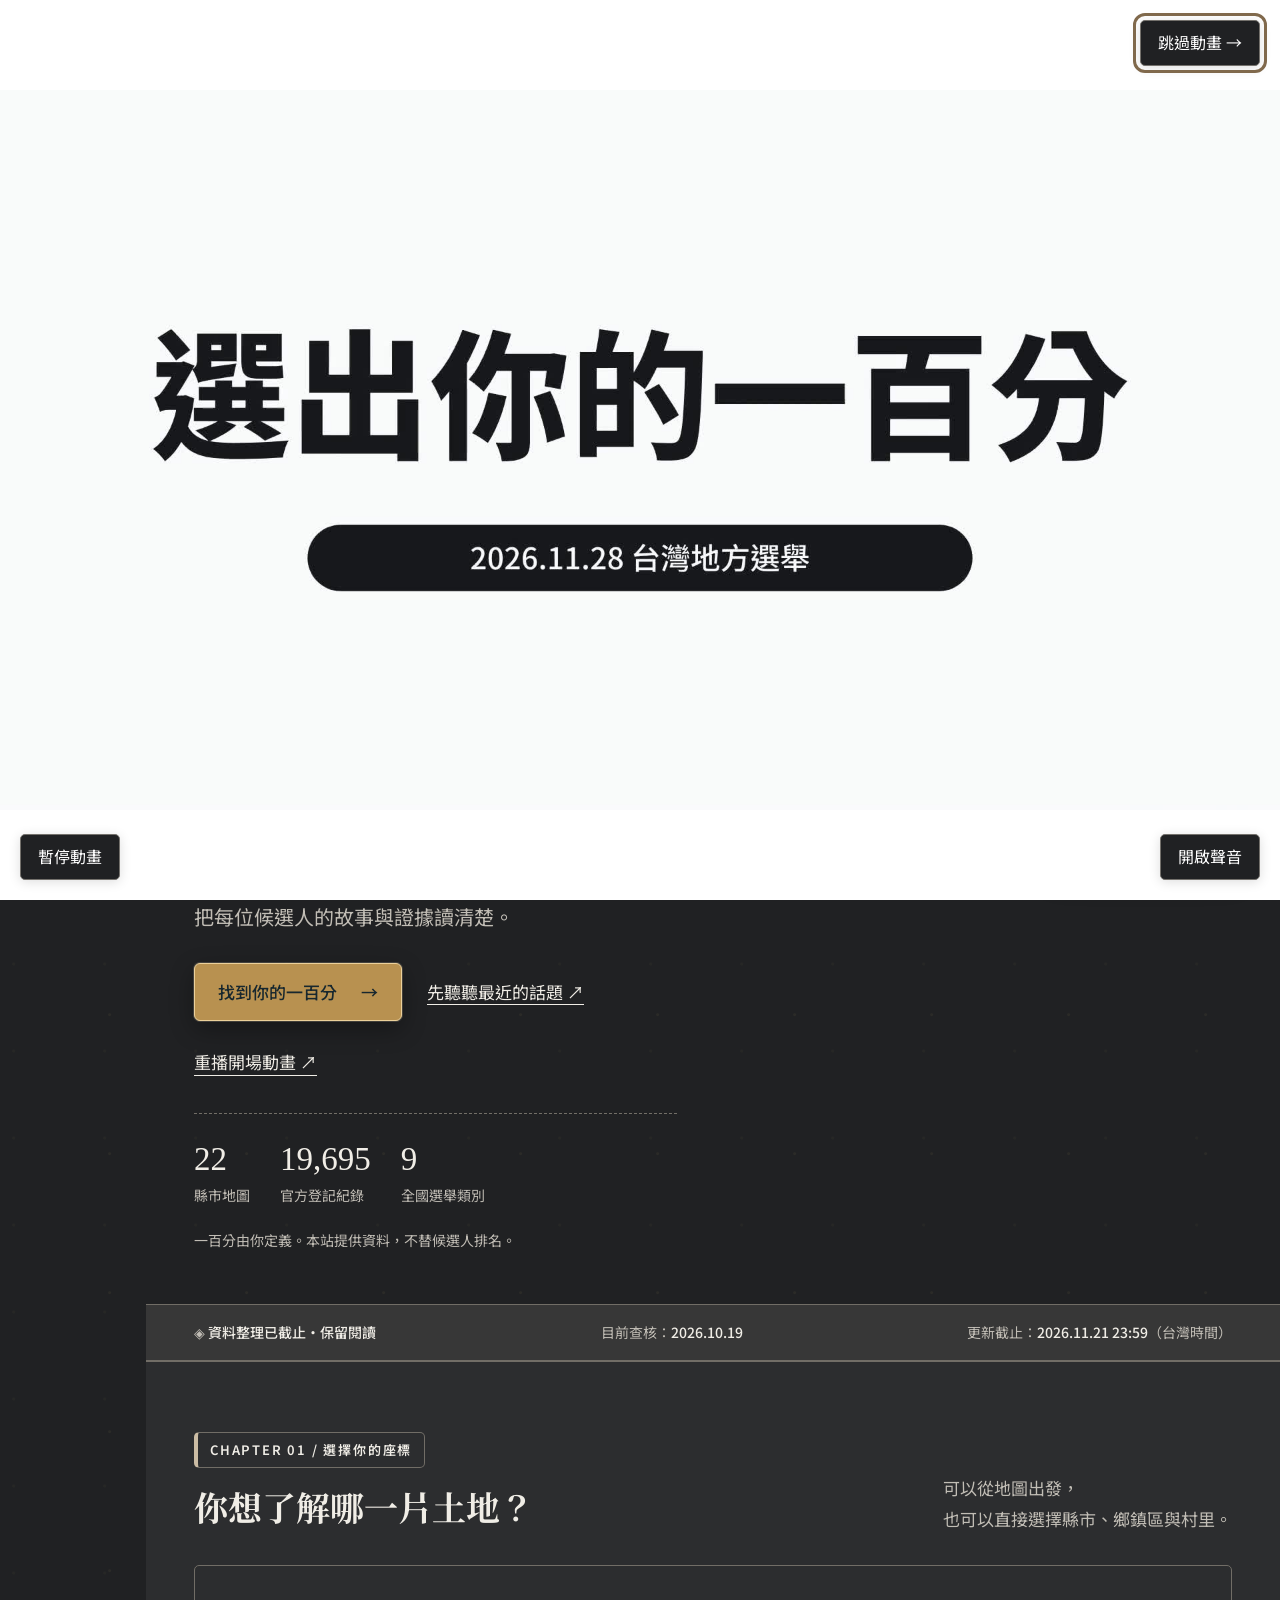
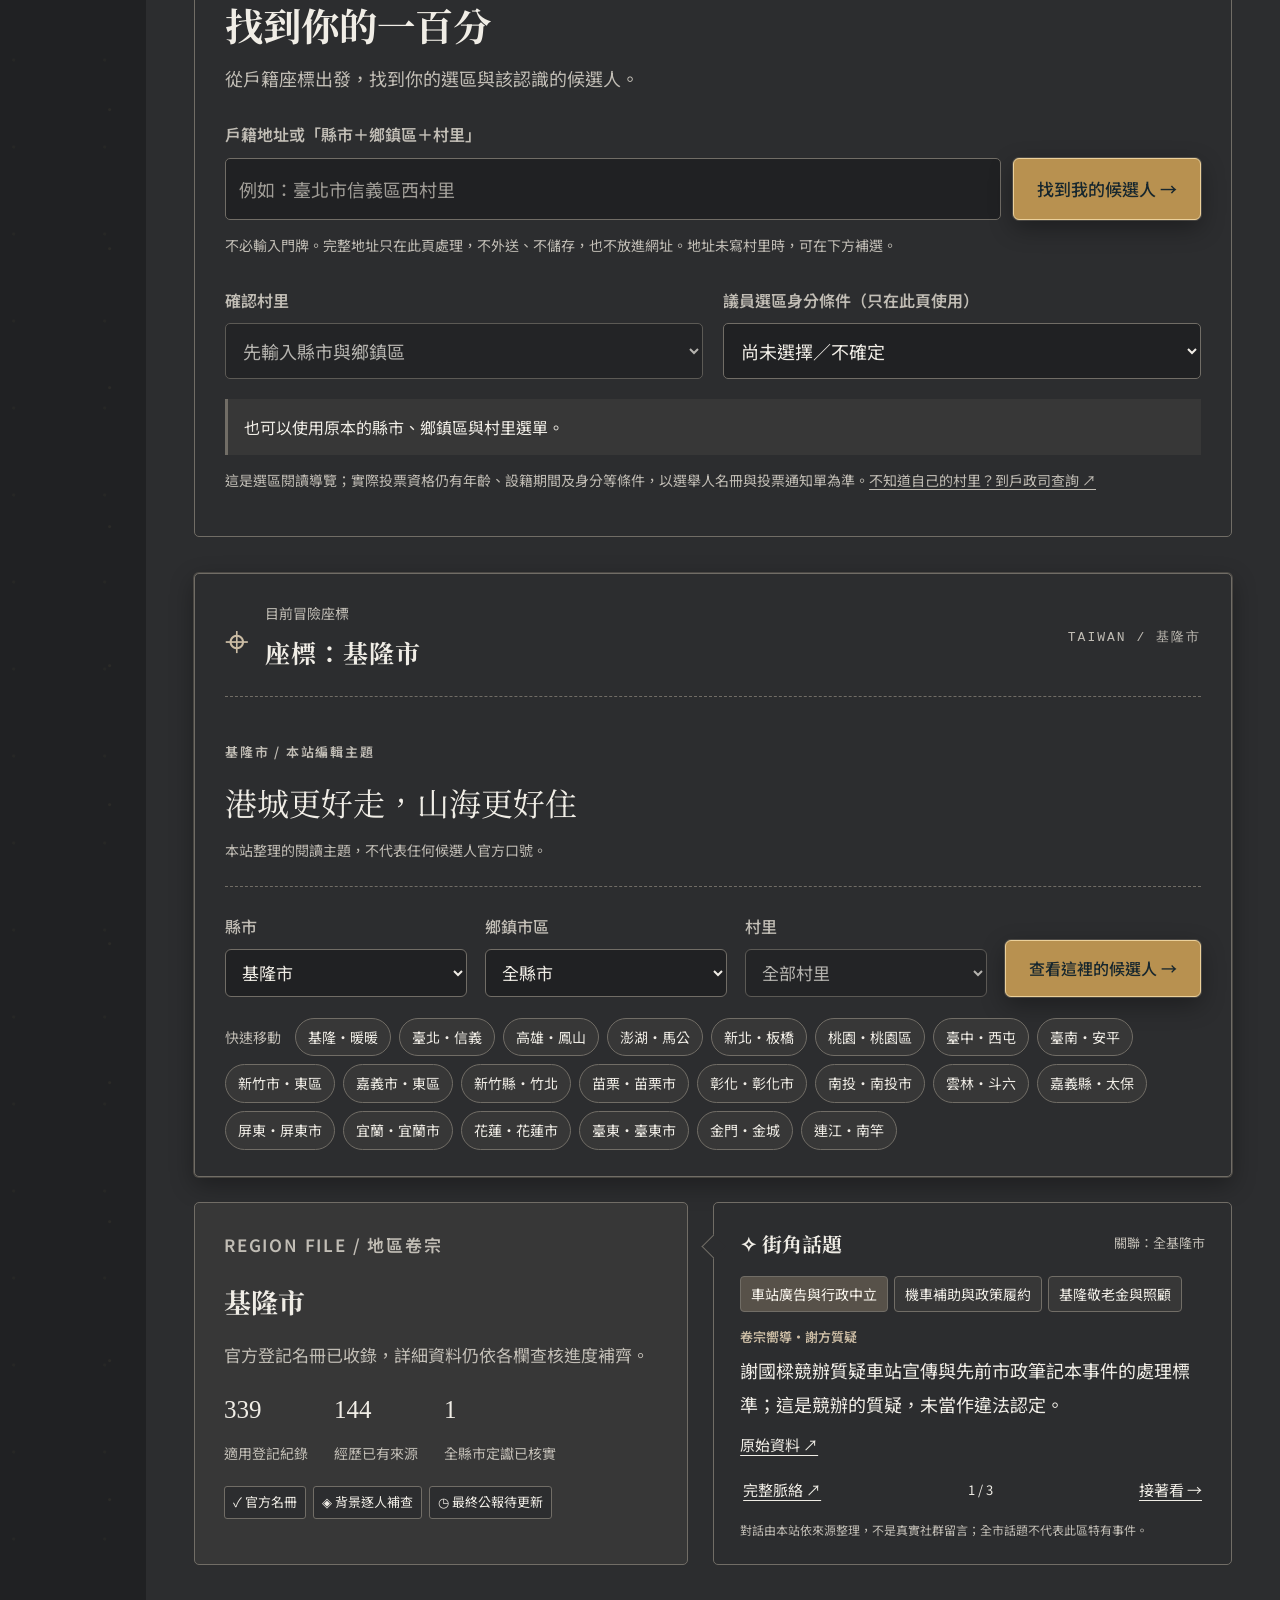
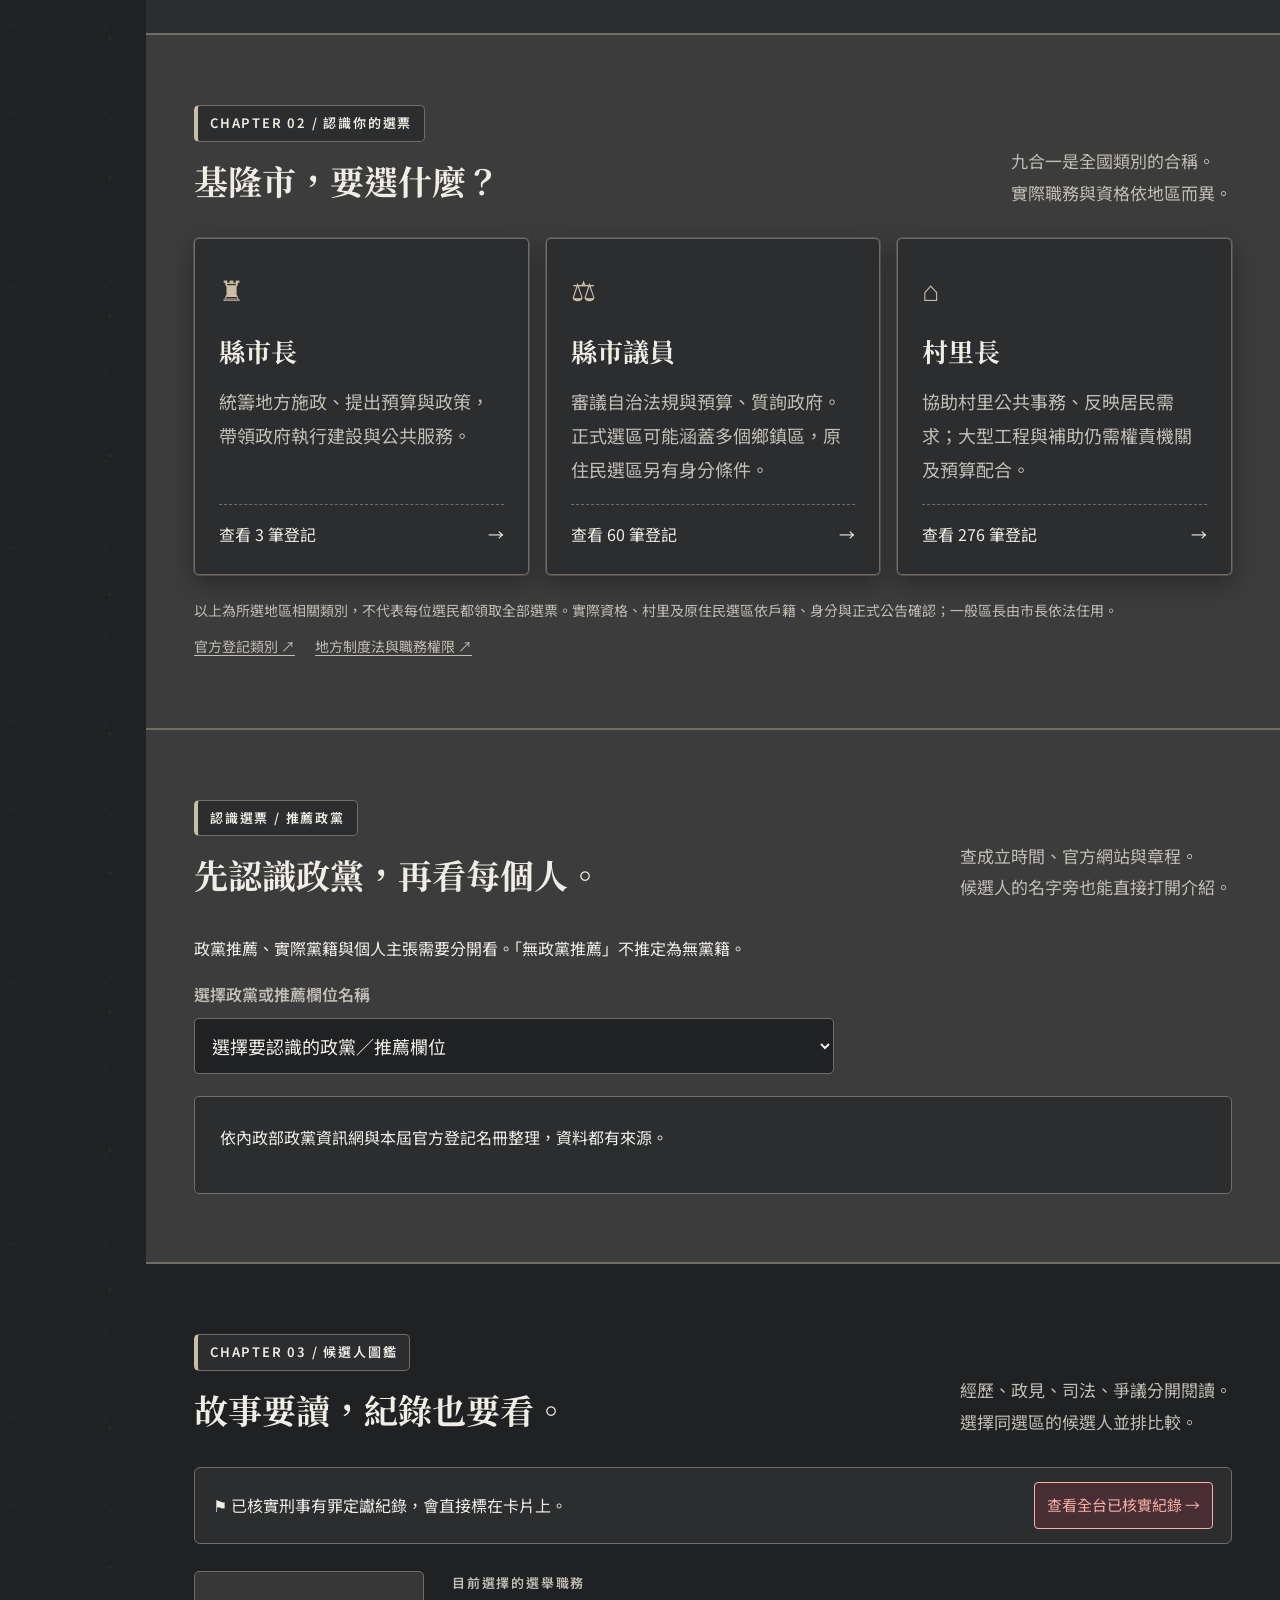
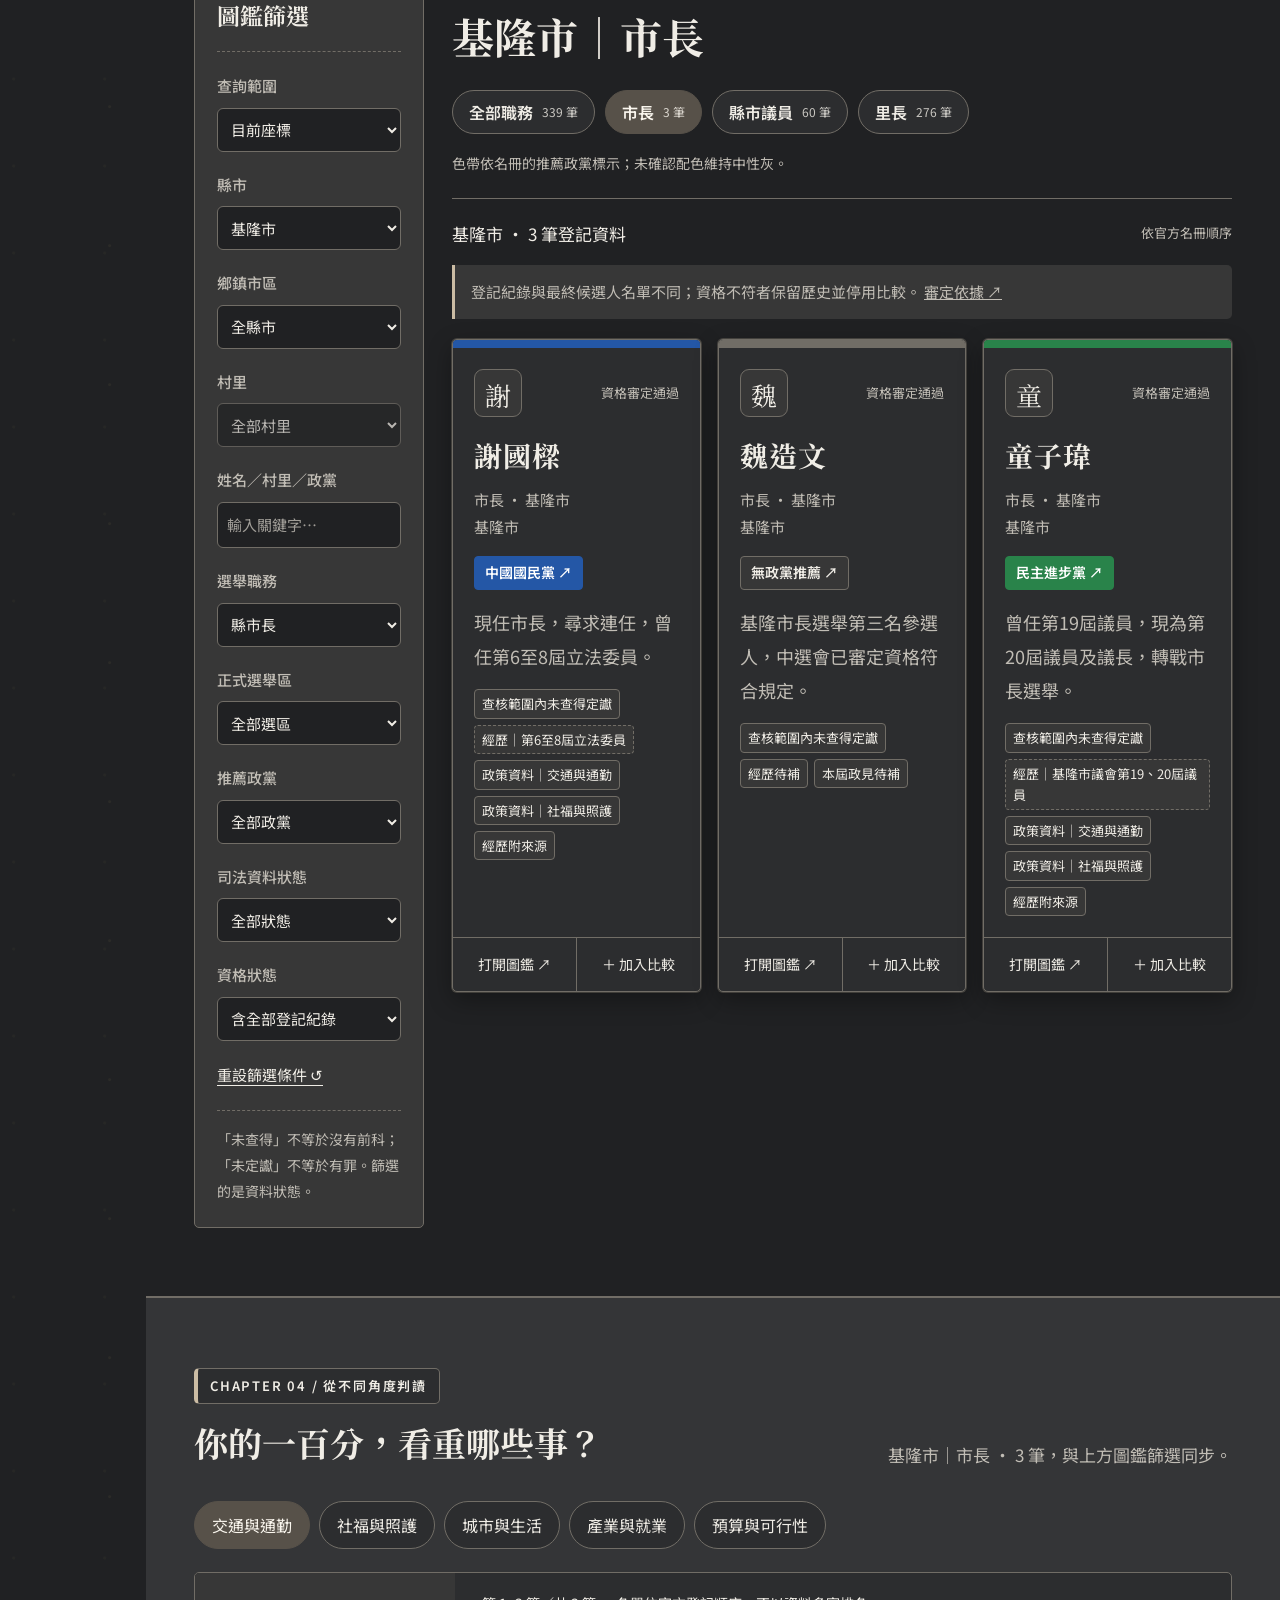
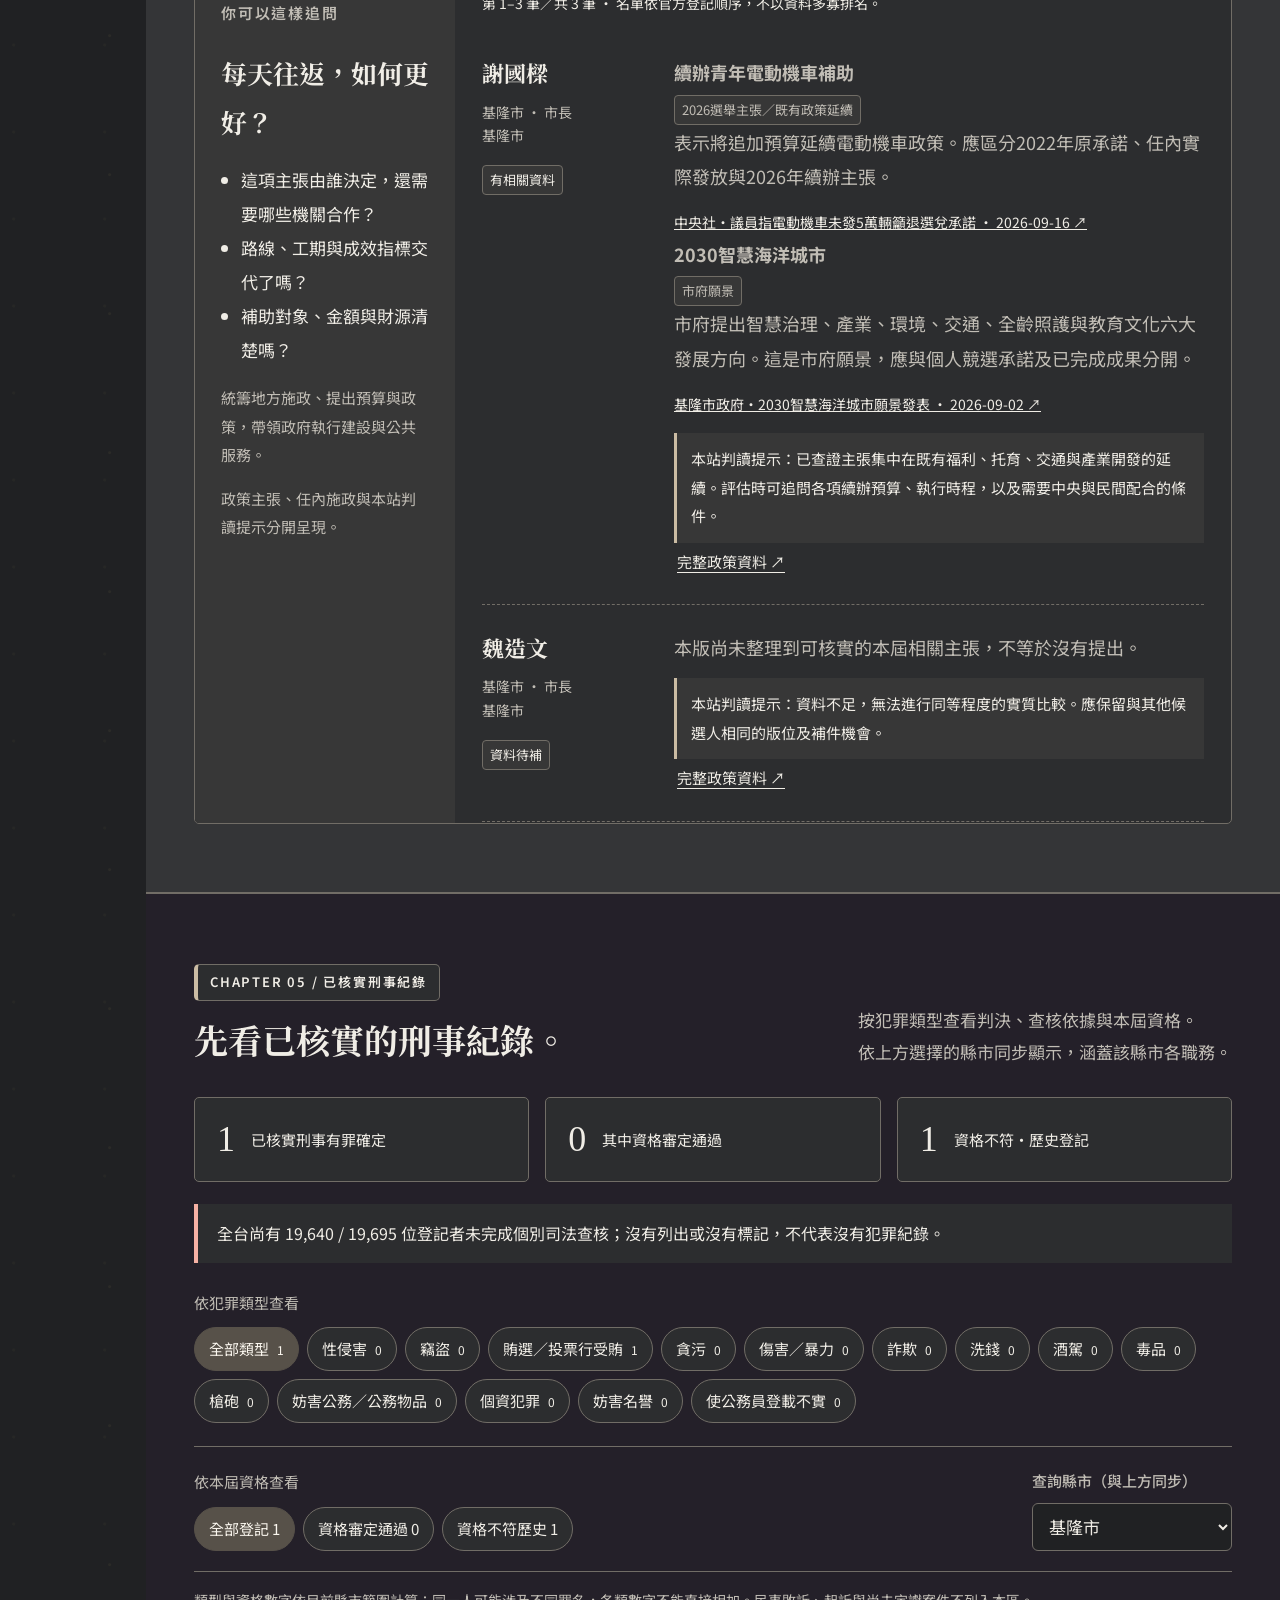
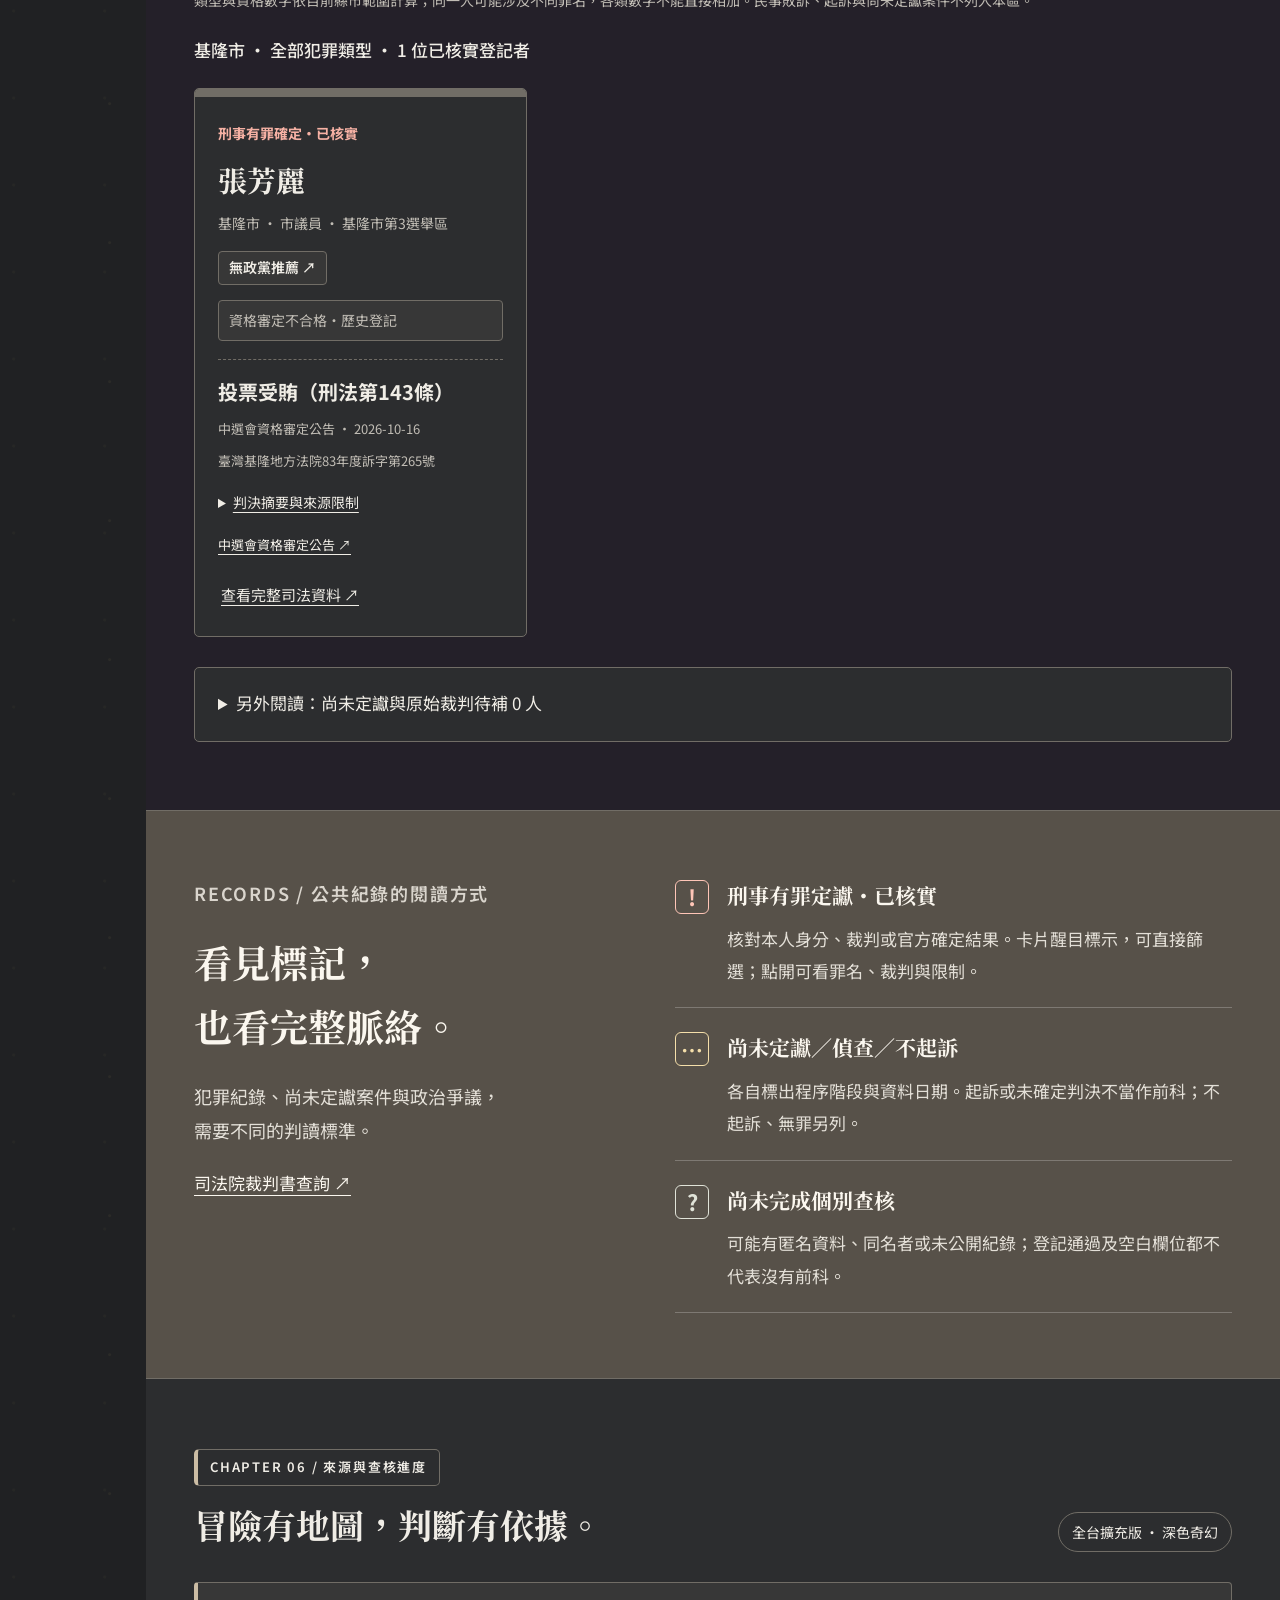
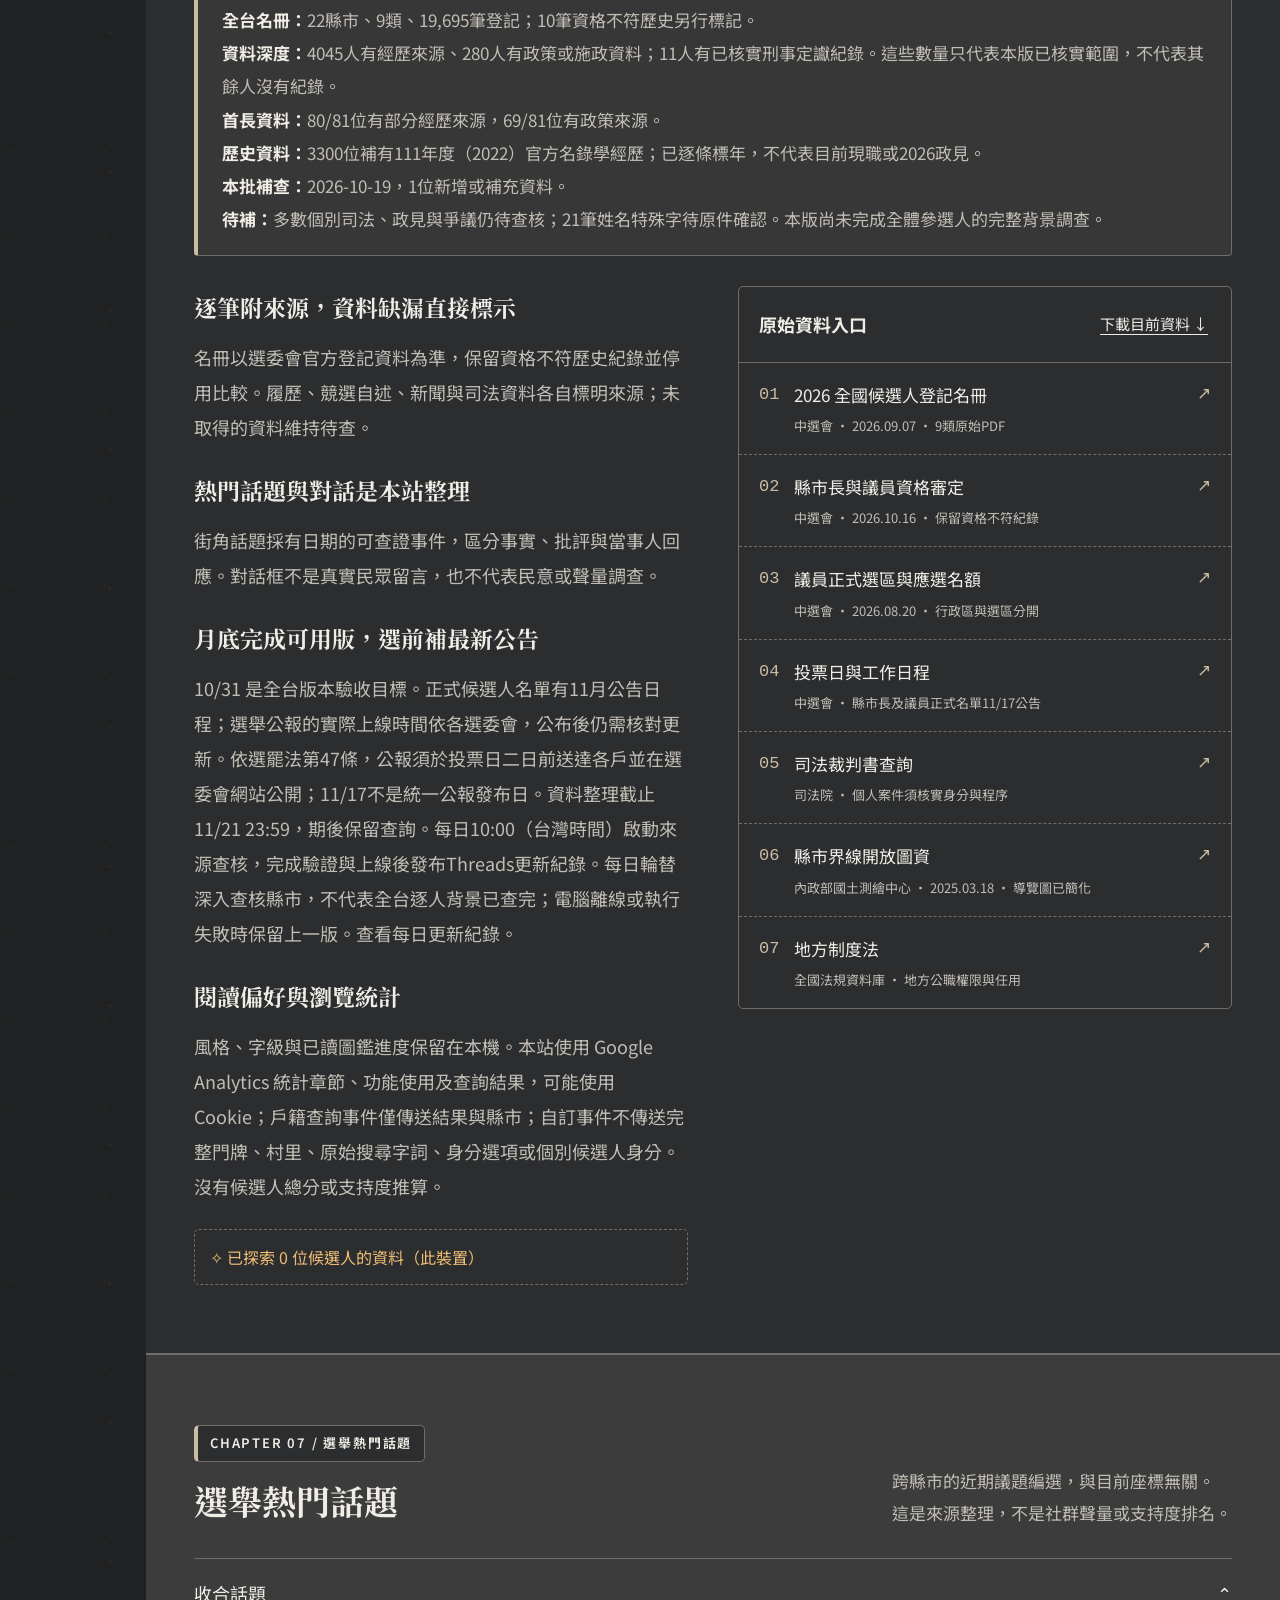
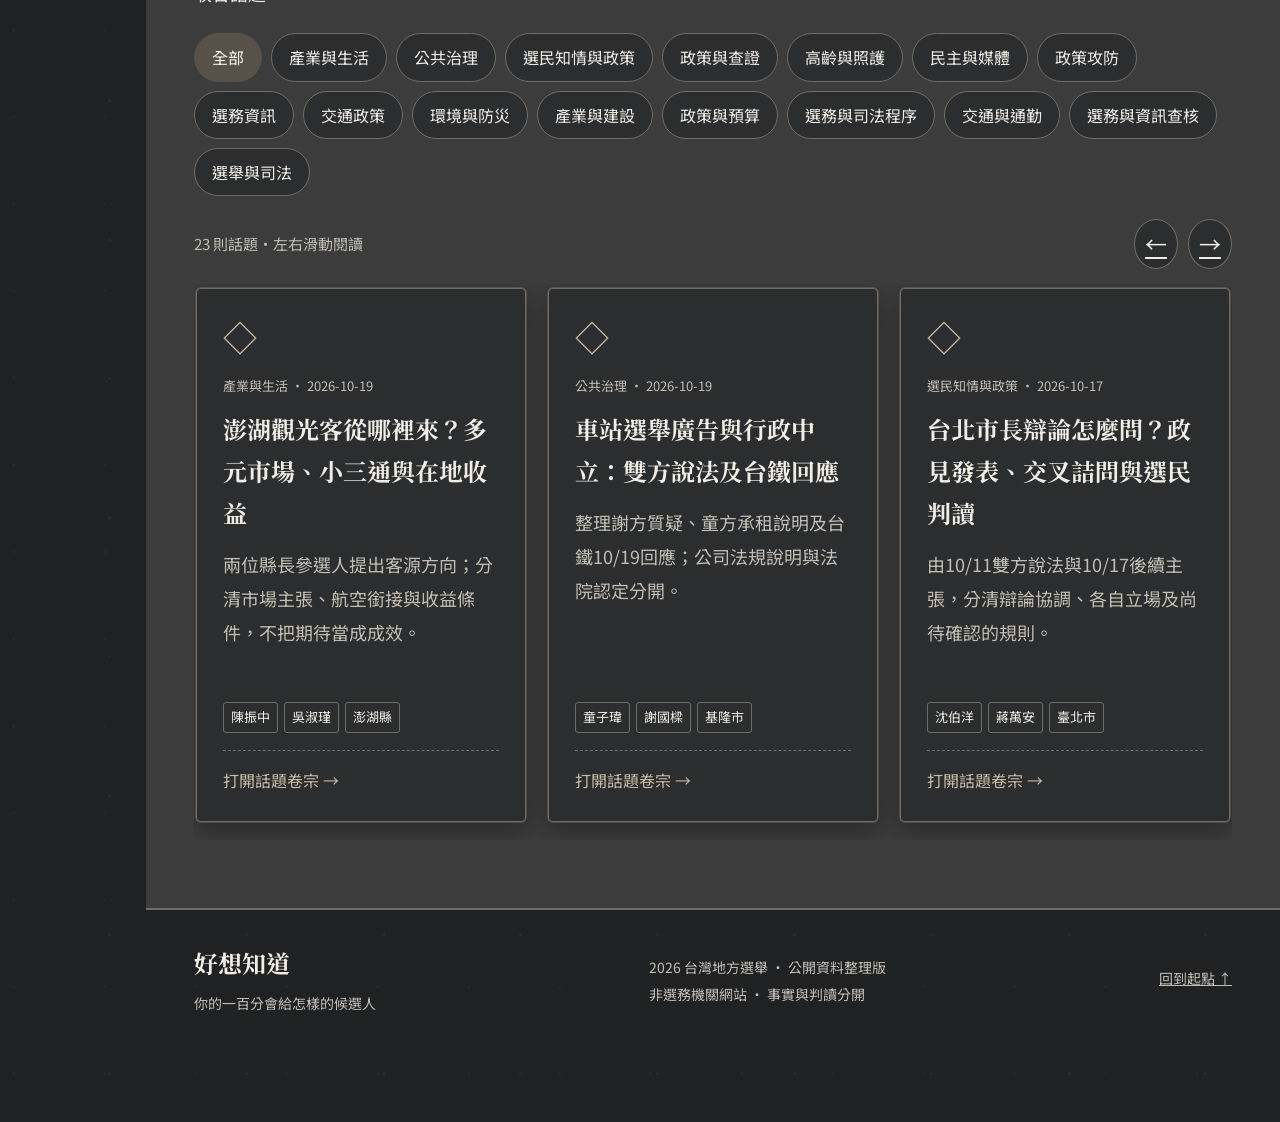
==== index.html @ 0f69b9aa "Enable-daily-election-updates-and-Threads" ====
<!doctype html>
<html lang="zh-Hant" data-theme="fantasy">
<head><meta charset="UTF-8"><meta name="viewport" content="width=device-width,initial-scale=1"><meta name="description" content="從台灣互動地圖探索2026選舉：選擇縣市、鄉鎮區與村里，查詢候選人經歷、政見、司法與公共討論，附資料來源。"><meta name="theme-color" content="#17272e"><title>好想知道，你的一百分會給怎樣的候選人</title>
<!-- Google tag (gtag.js) -->
<script async src="https://www.googletagmanager.com/gtag/js?id=G-D56CPFN528"></script>
<script>
  window.dataLayer = window.dataLayer || [];
  function gtag(){dataLayer.push(arguments);}
  gtag('js', new Date());

  if (['localhost', '127.0.0.1', '[::1]'].includes(location.hostname)) {
    window['ga-disable-G-D56CPFN528'] = true;
  }
  function analyticsReferrer() {
    try { const u = new URL(document.referrer); return u.origin + u.pathname; }
    catch { return ''; }
  }
  gtag('set', {
    page_location: location.origin + location.pathname,
    page_referrer: analyticsReferrer(),
    allow_google_signals: false,
    allow_ad_personalization_signals: false
  });
  gtag('config', 'G-D56CPFN528', {
    page_location: location.origin + location.pathname,
    page_referrer: analyticsReferrer()
  });
</script>
<link rel="stylesheet" href="themes.css?v=20261017-offices"><script src="analytics.js?v=20261017-events" defer></script><script src="main.js?v=20261019-judicial-cases" defer></script><style>.policy-item .policy-person-meta{font-size:14px;line-height:1.7;margin:8px 0 12px}.policy-scope-summary{font-size:14px;line-height:1.8;padding-top:18px}.policy-pagination{flex-wrap:wrap;margin-block:22px}.policy-pagination span{white-space:nowrap}@media(min-width:701px){.policy-item{grid-template-columns:minmax(130px,170px) minmax(0,1fr)}}@media(max-width:700px){.policy-item>div:first-child{flex-wrap:wrap}.policy-person-meta{flex-basis:100%;margin:0}.policy-pagination{gap:10px}}</style>
</head>
<body><dialog class="intro-overlay" id="opening-intro" aria-label="一票，打開一座城市，城市主題開場動畫" open><video id="intro-film" autoplay muted playsinline preload="auto" poster="assets/city-motion-rich.jpg?v=end-title-20261017" aria-label="一票，打開一座城市，20秒城市主題開場動畫"><source src="assets/city-motion-rich.mp4?v=end-title-20261017" type="video/mp4"></video><form method="dialog" class="intro-skip-form"><button class="intro-control" id="skip-intro" autofocus>跳過動畫 →</button></form><div class="intro-playback"><button class="intro-control" id="pause-intro">暫停動畫</button><button class="intro-control" id="sound-intro" aria-pressed="false">開啟聲音</button></div></dialog><noscript><style>#opening-intro{display:none}</style></noscript><a class="skip" href="#directory">跳到候選人圖鑑</a>
<header class="site-header"><div class="header-inner"><a class="brand" href="#"><span class="brand-mark" aria-hidden="true">✧</span><span>好想知道<small>2026 · 公民冒險指南</small></span></a><nav aria-label="主選單"><a href="#atlas">冒險地圖</a><a href="#directory">候選人圖鑑</a><a href="#judicial-records">刑事紀錄</a><a href="#hot-topics">熱門話題</a><a href="#method">資料卷宗</a></nav><button class="font-control" id="font-control" aria-pressed="false" title="放大閱讀字體">A＋</button></div></header><nav class="chapter-dock" aria-label="章節快速跳轉"><p class="chapter-dock-heading">CHAPTER INDEX</p><ol class="chapter-links"><li><a href="#coordinates" aria-label="CHAPTER 01 / 選擇你的座標" aria-current="location"><span>CHAPTER <b>01</b></span><strong>選擇座標</strong></a></li><li><a href="#ballot" aria-label="CHAPTER 02 / 認識你的選票"><span>CHAPTER <b>02</b></span><strong>認識選票</strong></a></li><li><a href="#directory" aria-label="CHAPTER 03 / 候選人圖鑑"><span>CHAPTER <b>03</b></span><strong>候選人圖鑑</strong></a></li><li><a href="#perspectives" aria-label="CHAPTER 04 / 從不同角度判讀"><span>CHAPTER <b>04</b></span><strong>不同角度判讀</strong></a></li><li><a href="#judicial-records" aria-label="CHAPTER 05 / 已核實刑事紀錄"><span>CHAPTER <b>05</b></span><strong>已核實刑事紀錄</strong></a></li><li><a href="#method" aria-label="CHAPTER 06 / 來源與查核進度"><span>CHAPTER <b>06</b></span><strong>來源與查核</strong></a></li><li><a href="#hot-topics" aria-label="CHAPTER 07 / 選舉熱門話題"><span>CHAPTER <b>07</b></span><strong>選舉熱門話題</strong></a></li></ol></nav>
<div class="theme-bar"><div class="wrap theme-inner"><span>選擇你的冒險風格</span><div class="theme-options" role="group" aria-label="視覺版本"><button data-theme-choice="journal" aria-pressed="false"><i class="theme-swatch journal"></i>冒險手帳</button><button data-theme-choice="pixel" aria-pressed="false"><i class="theme-swatch pixel"></i>復古像素</button><button data-theme-choice="fantasy" aria-pressed="true"><i class="theme-swatch fantasy"></i>深色奇幻</button></div><span class="theme-note">三種外觀・同一份資料</span></div></div>
<main><section class="hero wrap" id="atlas" aria-labelledby="hero-title"><div class="hero-copy"><p class="eyebrow"><span>✦</span> 台灣地方選舉 / 2026.11.28</p><h1 id="hero-title">好想知道，<br>你的<span>一百分</span>會給<br>怎樣的候選人</h1><nav class="chapter-shortcuts" aria-label="章節捷徑"><a href="#coordinates"><span class="chapter-number">CHAPTER 01 <i aria-hidden="true">↗</i></span><strong>選擇你的座標</strong><small>縣市、鄉鎮與村里</small></a><a href="#ballot"><span class="chapter-number">CHAPTER 02 <i aria-hidden="true">↗</i></span><strong>認識你的選票</strong><small>職務、選區與資格</small></a><a href="#directory"><span class="chapter-number">CHAPTER 03 <i aria-hidden="true">↗</i></span><strong>候選人圖鑑</strong><small>履歷、司法與並排比較</small></a><a href="#perspectives"><span class="chapter-number">CHAPTER 04 <i aria-hidden="true">↗</i></span><strong>從不同角度判讀</strong><small>政見、財源與可行性</small></a></nav><p class="hero-description">這是一場關於城市未來的探索。<br>展開地圖，找到你的座標，<br>把每位候選人的故事與證據讀清楚。</p><div class="hero-actions"><a class="button primary" href="#voter-guide">找到你的一百分 <span>→</span></a><a class="text-link" href="#hot-topics">先聽聽最近的話題 ↗</a><button class="text-button intro-replay" id="replay-intro">重播開場動畫 ↗</button></div><div class="adventure-stats"><div><strong>22</strong><span>縣市地圖</span></div><div><strong id="total-records">—</strong><span>官方登記紀錄</span></div><div><strong>9</strong><span>全國選舉類別</span></div></div><p class="hero-note">一百分由你定義。本站提供資料，不替候選人排名。</p></div><div class="atlas-frame"><div class="map-caption"><span>WORLD MAP / 台灣冒險地圖</span><span class="compass" aria-hidden="true">N<br>✥</span></div><div id="map-container" class="map-container"><p class="loading">正在展開地圖…</p></div><div class="map-bottom"><span>✦ 點選縣市，移動你的座標</span><button class="text-button" id="map-national">查看全台候選人 →</button></div><p class="map-attribution"><a href="https://data.gov.tw/dataset/7442" target="_blank" rel="noopener noreferrer">國土測繪中心縣市界線 ↗</a> · 離島位置及比例已調整。行政區圖並非議員選區界線。</p></div></section>
<div class="period-bar"><div class="wrap period-inner"><span>◈ <b id="period-label">限期整理，期後保留閱讀</b></span><span>目前查核：<b id="checked-date">2026.10.16</b></span><span>更新截止：<b>2026.11.21 23:59</b>（台灣時間）</span></div></div>
<section class="section chapter-block" id="coordinates"><div class="wrap"><div class="section-heading"><div><p class="eyebrow">CHAPTER 01 / 選擇你的座標</p><h2>你想了解哪一片土地？</h2></div><p>可以從地圖出發，<br>也可以直接選擇縣市、鄉鎮區與村里。</p></div><section class="voter-guide" id="voter-guide" aria-labelledby="voter-guide-title"><div class="voter-guide-intro"><h3 id="voter-guide-title">找到你的一百分</h3><p>從戶籍座標出發，找到你的選區與該認識的候選人。</p></div><form id="address-form" class="address-form"><label for="household-address">戶籍地址或「縣市＋鄉鎮區＋村里」</label><div class="address-input-row"><input id="household-address" type="text" maxlength="160" autocomplete="off" spellcheck="false" placeholder="例如：臺北市信義區西村里"><button class="button primary" type="submit">找到我的候選人 →</button></div><p id="address-privacy">不必輸入門牌。完整地址只在此頁處理，不外送、不儲存，也不放進網址。地址未寫村里時，可在下方補選。</p><div class="address-options"><div><label for="address-village">確認村里</label><select id="address-village" disabled><option value="">先輸入縣市與鄉鎮區</option></select></div><div><label for="voter-identity">議員選區身分條件（只在此頁使用）</label><select id="voter-identity"><option value="unsure">尚未選擇／不確定</option><option value="general">不具原住民身分</option><option value="plain">平地原住民</option><option value="mountain">山地原住民</option></select></div></div><p class="address-status" id="address-status" role="status">也可以使用原本的縣市、鄉鎮區與村里選單。</p></form><div id="address-results" class="address-results" aria-live="polite"></div><p class="voter-guide-limit">這是選區閱讀導覽；實際投票資格仍有年齡、設籍期間及身分等條件，以選舉人名冊與投票通知單為準。<a href="https://www.ris.gov.tw/info-doorplate/app/doorplate/main" target="_blank" rel="noopener noreferrer">不知道自己的村里？到戶政司查詢 ↗</a></p></section>
<div class="coordinate-panel"><div class="coordinate-heading"><span class="location-rune" aria-hidden="true">⌖</span><div><span class="small-label">目前冒險座標</span><strong id="coordinate-text" aria-live="polite">座標：基隆市</strong></div><span class="coordinate-code" id="coordinate-code">TAIWAN / KEELUNG</span></div><section class="county-theme-banner" aria-labelledby="county-theme-title"><p class="eyebrow" id="county-theme-name">縣市選戰主題 · 本站整理</p><h3 id="county-theme-title"></h3><p>本站整理的閱讀主題，不代表任何候選人官方口號。</p></section><div class="coordinate-selects"><div><label for="county">縣市</label><select id="county"><option>基隆市</option></select></div><div><label for="town">鄉鎮市區</label><select id="town"><option value="">全縣市</option></select></div><div><label for="village">村里</label><select id="village"><option value="">全部村里</option></select></div><a class="button primary" href="#directory">查看這裡的候選人 →</a></div><div class="coordinate-presets" role="group" aria-label="22縣市快速移動"><span>快速移動</span><button data-preset="基隆市|暖暖區" title="前往基隆市暖暖區">基隆・暖暖</button><button data-preset="臺北市|信義區" title="前往臺北市信義區">臺北・信義</button><button data-preset="高雄市|鳳山區" title="前往高雄市鳳山區">高雄・鳳山</button><button data-preset="澎湖縣|馬公市" title="前往澎湖縣馬公市">澎湖・馬公</button><button data-preset="新北市|板橋區" title="前往新北市板橋區">新北・板橋</button><button data-preset="桃園市|桃園區" title="前往桃園市桃園區">桃園・桃園區</button><button data-preset="臺中市|西屯區" title="前往臺中市西屯區">臺中・西屯</button><button data-preset="臺南市|安平區" title="前往臺南市安平區">臺南・安平</button><button data-preset="新竹市|東區" title="前往新竹市東區">新竹市・東區</button><button data-preset="嘉義市|東區" title="前往嘉義市東區">嘉義市・東區</button><button data-preset="新竹縣|竹北市" title="前往新竹縣竹北市">新竹縣・竹北</button><button data-preset="苗栗縣|苗栗市" title="前往苗栗縣苗栗市">苗栗・苗栗市</button><button data-preset="彰化縣|彰化市" title="前往彰化縣彰化市">彰化・彰化市</button><button data-preset="南投縣|南投市" title="前往南投縣南投市">南投・南投市</button><button data-preset="雲林縣|斗六市" title="前往雲林縣斗六市">雲林・斗六</button><button data-preset="嘉義縣|太保市" title="前往嘉義縣太保市">嘉義縣・太保</button><button data-preset="屏東縣|屏東市" title="前往屏東縣屏東市">屏東・屏東市</button><button data-preset="宜蘭縣|宜蘭市" title="前往宜蘭縣宜蘭市">宜蘭・宜蘭市</button><button data-preset="花蓮縣|花蓮市" title="前往花蓮縣花蓮市">花蓮・花蓮市</button><button data-preset="臺東縣|臺東市" title="前往臺東縣臺東市">臺東・臺東市</button><button data-preset="金門縣|金城鎮" title="前往金門縣金城鎮">金門・金城</button><button data-preset="連江縣|南竿鄉" title="前往連江縣南竿鄉">連江・南竿</button></div></div><div class="region-overview"><div id="region-info" class="region-info"></div><aside class="street-panel" id="street-panel" aria-label="這個座標的街角話題"></aside></div></div></section>
<section class="ballot-section section" id="ballot"><div class="wrap"><div class="section-heading"><div><p class="eyebrow">CHAPTER 02 / 認識你的選票</p><h2 id="ballot-title">這個座標，要選什麼？</h2></div><p>九合一是全國類別的合稱。<br>實際職務與資格依地區而異。</p></div><div id="ballot-grid" class="ballot-grid"></div><div class="source-note"><p id="ballot-note"></p><a href="https://web.cec.gov.tw/central/article/64709" target="_blank" rel="noopener noreferrer">官方登記類別 ↗</a><a href="https://law.moj.gov.tw/LawClass/LawAll.aspx?pcode=A0040003" target="_blank" rel="noopener noreferrer">地方制度法與職務權限 ↗</a></div></div></section>
<section class="party-guide section" id="party-guide" aria-labelledby="party-guide-title"><div class="wrap"><div class="section-heading"><div><p class="eyebrow">認識選票 / 推薦政黨</p><h2 id="party-guide-title">先認識政黨，再看每個人。</h2></div><p>查成立時間、官方網站與章程。<br>候選人的名字旁也能直接打開介紹。</p></div><p>政黨推薦、實際黨籍與個人主張需要分開看。「無政黨推薦」不推定為無黨籍。</p><label for="party-intro-select">選擇政黨或推薦欄位名稱</label><select id="party-intro-select"><option value="">正在整理政黨資料…</option></select><div id="party-intro-card" class="party-intro-card"><p>依內政部政黨資訊網與本屆官方登記名冊整理，資料都有來源。</p></div></div></section>

<section class="section chapter-block" id="directory"><div class="wrap"><div class="section-heading"><div><p class="eyebrow">CHAPTER 03 / 候選人圖鑑</p><h2>故事要讀，紀錄也要看。</h2></div><p>經歷、政見、司法、爭議分開閱讀。<br>選擇同選區的候選人並排比較。</p></div><div class="judicial-shortcut"><span>⚑ 已核實刑事有罪定讞紀錄，會直接標在卡片上。</span><button id="show-national-convictions">查看全台已核實紀錄 →</button></div><div class="directory-layout"><aside class="filter-panel"><h3>圖鑑篩選</h3><label for="scope">查詢範圍</label><select id="scope"><option value="county">目前座標</option><option value="national">全台灣</option></select><label for="directory-county">縣市</label><select id="directory-county"><option value="基隆市">基隆市</option></select><label for="directory-town">鄉鎮市區</label><select id="directory-town"><option value="">全縣市</option></select><label for="directory-village">村里</label><select id="directory-village" disabled><option value="">全部村里</option></select><label for="search">姓名／村里／政黨</label><input id="search" type="search" placeholder="輸入關鍵字…" autocomplete="off"><label for="office">選舉職務</label><select id="office"><option value="mayor">縣市長</option></select><label for="constituency">正式選舉區</label><select id="constituency"><option value="">全部選區</option></select><label for="party">推薦政黨</label><select id="party"><option value="">全部政黨</option></select><label for="judicial-filter">司法資料狀態</label><select id="judicial-filter"><option value="">全部狀態</option><option value="confirmed_conviction">刑事有罪定讞・已核實</option><option value="reported_conviction">刑事紀錄報導・原始裁判待補</option><option value="non_final">有尚未定讞案件資料</option><option value="searched_no_verified_conviction">已研究・未查得已核實定讞</option><option value="not_checked">尚未完成個別查核</option></select><label for="eligibility-filter">資格狀態</label><select id="eligibility-filter"><option value="">含全部登記紀錄</option><option value="not_ineligible">排除資格不符歷史</option><option value="eligible">資格審定通過</option><option value="ineligible">資格不符・歷史登記</option><option value="unknown">審定結果尚未核實</option></select><button id="reset-filters" class="text-button">重設篩選條件 ↺</button><p class="filter-note">「未查得」不等於沒有前科；「未定讞」不等於有罪。篩選的是資料狀態。</p></aside><div><div class="directory-selection"><p class="eyebrow">目前選擇的選舉職務</p><h3 id="directory-selection-title" aria-live="polite" aria-atomic="true">基隆市｜市長</h3><div id="directory-office-shortcuts" class="directory-office-shortcuts" role="group" aria-label="快速切換選舉職務"></div><p class="party-color-note">色帶依名冊的推薦政黨標示；未確認配色維持中性灰。</p></div><div id="constituency-guide" class="constituency-guide" aria-live="polite"></div><div class="results-top"><p id="results-count" role="status">正在讀取名冊…</p><span>依官方名冊順序</span></div><div class="inline-notice" id="directory-notice"></div><div id="candidate-grid" class="candidate-grid"></div><div id="pagination" class="pagination" aria-label="候選人分頁"></div></div></div></div></section>
<section class="section chapter-block" id="perspectives"><div class="wrap"><div class="section-heading"><div><p class="eyebrow">CHAPTER 04 / 從不同角度判讀</p><h2>你的一百分，看重哪些事？</h2></div><p id="policy-county-label">與上方候選人圖鑑的縣市、職務及選區連動。<br>把承諾、財源與執行條件一起看。</p></div><div id="issue-tabs" class="issue-tabs" role="tablist" aria-label="政策議題"></div><div id="issue-panel" class="issue-panel" role="tabpanel"></div></div></section>
<section class="section chapter-block" id="judicial-records" aria-labelledby="judicial-records-title"><div class="wrap"><div class="section-heading"><div><p class="eyebrow">CHAPTER 05 / 已核實刑事紀錄</p><h2 id="judicial-records-title">先看已核實的刑事紀錄。</h2></div><p>按犯罪類型查看判決、查核依據與本屆資格。<br>依上方選擇的縣市同步顯示，涵蓋該縣市各職務。</p></div><div class="judicial-overview" id="judicial-overview"></div><p class="judicial-coverage-note" id="judicial-coverage-note">本版尚未完成全體登記者的逐人司法查核；沒有列出，不代表沒有犯罪紀錄。</p><p class="judicial-filter-label" id="crime-category-label">依犯罪類型查看</p><div class="judicial-type-filters" id="crime-category-filters" role="group" aria-labelledby="crime-category-label"></div><div class="judicial-scope-controls"><div><p class="judicial-filter-label" id="crime-eligibility-label">依本屆資格查看</p><div class="judicial-eligibility-filters" id="crime-eligibility-filters" role="group" aria-labelledby="crime-eligibility-label"></div></div><div><label for="crime-county">查詢縣市（與上方同步）</label><select id="crime-county"><option value="">全部縣市</option></select></div></div><p class="judicial-filter-note">類型與資格數字依目前縣市範圍計算；同一人可能涉及不同罪名，各類數字不能直接相加。民事敗訴、起訴與尚未定讞案件不列入本區。</p><p id="judicial-results-count" class="judicial-results-count" role="status" aria-live="polite">正在讀取已核實紀錄…</p><div class="judicial-record-grid" id="judicial-record-grid"><p class="loading">正在核對刑事紀錄分類…</p></div><details class="judicial-pending"><summary>另外閱讀：尚未定讞與原始裁判待補 <span id="judicial-pending-count"></span> 人</summary><p>以下程序不當作定罪；同一人若另有已核實定讞案件，仍依該案列入上方。不同案件的結果與人數不能混算。</p><ul id="judicial-pending-list"></ul></details></div></section>
<section class="records-section"><div class="wrap records-layout"><div><p class="eyebrow">RECORDS / 公共紀錄的閱讀方式</p><h2>看見標記，<br>也看完整脈絡。</h2><p>犯罪紀錄、尚未定讞案件與政治爭議，<br>需要不同的判讀標準。</p><a href="https://judgment.judicial.gov.tw/FJUD/default.aspx" target="_blank" rel="noopener noreferrer" class="text-link">司法院裁判書查詢 ↗</a></div><div class="record-guide"><article><span class="record-mark conviction">!</span><div><h3>刑事有罪定讞・已核實</h3><p>核對本人身分、裁判或官方確定結果。卡片醒目標示，可直接篩選；點開可看罪名、裁判與限制。</p></div></article><article><span class="record-mark ongoing">…</span><div><h3>尚未定讞／偵查／不起訴</h3><p>各自標出程序階段與資料日期。起訴或未確定判決不當作前科；不起訴、無罪另列。</p></div></article><article><span class="record-mark unknown">?</span><div><h3>尚未完成個別查核</h3><p>可能有匿名資料、同名者或未公開紀錄；登記通過及空白欄位都不代表沒有前科。</p></div></article></div></div></section>
<section class="section chapter-block" id="method"><div class="wrap"><div class="section-heading"><div><p class="eyebrow">CHAPTER 06 / 來源與查核進度</p><h2>冒險有地圖，判斷有依據。</h2></div><span class="version-tag">全台擴充版 · 深色奇幻</span></div><div class="coverage-box" id="coverage-report"></div><div class="method-grid"><div><h3>逐筆附來源，資料缺漏直接標示</h3><p>名冊以選委會官方登記資料為準，保留資格不符歷史紀錄並停用比較。履歷、競選自述、新聞與司法資料各自標明來源；未取得的資料維持待查。</p><h3>熱門話題與對話是本站整理</h3><p>街角話題採有日期的可查證事件，區分事實、批評與當事人回應。對話框不是真實民眾留言，也不代表民意或聲量調查。</p><h3>月底完成可用版，選前補最新公告</h3><p>10/31 是全台版本驗收目標。正式候選人名單有11月公告日程；選舉公報的實際上線時間依各選委會，公布後仍需核對更新。依<a href="https://law.moj.gov.tw/LawClass/LawSingle.aspx?pcode=D0020010&flno=47" target="_blank" rel="noopener noreferrer">選罷法第47條</a>，公報須於投票日二日前送達各戶並在選委會網站公開；11/17不是統一公報發布日。資料整理截止11/21 23:59，期後保留查詢。每日10:00（台灣時間）啟動來源查核，完成驗證與上線後發布Threads更新紀錄。每日輪替深入查核縣市，不代表全台逐人背景已查完；電腦離線或執行失敗時保留上一版。<a href="./updates/">查看每日更新紀錄</a>。</p><h3>閱讀偏好與瀏覽統計</h3><p>風格、字級與已讀圖鑑進度保留在本機。本站使用 Google Analytics 統計章節、功能使用及查詢結果，可能使用 Cookie；戶籍查詢事件僅傳送結果與縣市；自訂事件不傳送完整門牌、村里、原始搜尋字詞、身分選項或個別候選人身分。沒有候選人總分或支持度推算。</p><div class="reading-progress" id="reading-progress">已探索 0 位候選人</div></div><div class="source-box"><div class="source-box-head"><h3>原始資料入口</h3><button id="download-data" class="text-button">下載目前資料 ↓</button></div><div id="source-list"></div></div></div></div></section>
<section class="hot-section section" id="hot-topics"><div class="wrap"><div class="section-heading"><div><p class="eyebrow">CHAPTER 07 / 選舉熱門話題</p><h2>選舉熱門話題</h2></div><p>跨縣市的近期議題編選，與目前座標無關。<br>這是來源整理，不是社群聲量或支持度排名。</p></div><details class="hot-disclosure" id="hot-disclosure" open><summary><span class="hot-when-closed">展開話題 <span id="hot-total"></span></span><span class="hot-when-open">收合話題</span><span aria-hidden="true">⌃</span></summary><div class="hot-disclosure-content"><div id="hot-filters" class="issue-tabs" role="group" aria-label="話題分類"></div><div class="hot-scroll-controls"><p id="hot-count" role="status"></p><div><button id="hot-prev" class="text-button" aria-controls="hot-grid" aria-label="向左瀏覽話題">←</button><button id="hot-next" class="text-button" aria-controls="hot-grid" aria-label="向右瀏覽話題">→</button></div></div><div id="hot-grid" class="hot-grid" role="region" aria-label="左右滑動瀏覽選舉話題" tabindex="0"></div></div></details></div></section>
</main>
<footer><div class="wrap footer-inner"><div><b>好想知道</b><p>你的一百分會給怎樣的候選人</p></div><p>2026 台灣地方選舉 · 公開資料整理版<br>非選務機關網站 · 事實與判讀分開</p><a href="#">回到起點 ↑</a></div></footer><aside class="hot-widget" aria-label="懸浮選舉熱門話題"><section class="hot-widget-panel" id="hot-widget-panel" aria-labelledby="hot-widget-title" hidden><div class="hot-widget-header"><div><p class="eyebrow">隨時打開，隨手讀</p><h2 id="hot-widget-title">選舉熱門話題</h2></div><button id="hot-widget-close" aria-label="關閉懸浮話題窗">×</button></div><p class="hot-widget-note">近期議題編選，非聲量排名。左右滑動閱讀。</p><div id="hot-widget-topics" class="hot-widget-topics" role="region" aria-label="左右滑動瀏覽懸浮話題" tabindex="0"></div><a class="text-link" id="hot-widget-all" href="#hot-topics">前往全部話題 →</a></section><button class="hot-widget-toggle" id="hot-widget-toggle" aria-expanded="false" aria-controls="hot-widget-panel"><span aria-hidden="true">✦</span><span id="hot-widget-label">選舉熱門話題</span><span class="hot-widget-count" id="hot-widget-count"></span><span class="hot-widget-arrow" aria-hidden="true">⌃</span></button></aside><div id="compare-tray" class="compare-tray" hidden><div class="wrap compare-inner"><div><b id="compare-title"></b><span id="compare-names"></span></div><div><button id="clear-compare" class="text-button">清除</button><button id="open-compare" class="button primary">並排比較 →</button></div></div></div><dialog id="profile-dialog" class="profile-dialog" aria-label="候選人圖鑑資料"><div id="profile-content"></div></dialog><dialog id="compare-dialog" class="compare-dialog" aria-label="候選人並排比較"><div id="compare-content"></div></dialog><dialog id="topic-dialog" class="topic-dialog" aria-label="選舉話題資料"><div id="topic-content"></div></dialog><dialog id="party-dialog" class="party-dialog" aria-label="政黨介紹"><div id="party-dialog-content"></div></dialog><div id="toast" class="toast" role="status" hidden></div><noscript><div class="wrap coverage-box">請開啟JavaScript使用地圖與查詢，或閱讀<a href="https://web.cec.gov.tw/central/article/64709">官方名冊</a>。</div></noscript></body></html>
---- themes.css ----
@import url('https://fonts.googleapis.com/css2?family=DotGothic16&family=Noto+Sans+TC:wght@400;500;600;700&family=Noto+Serif+TC:wght@500;600;700;800&display=swap');
:root{--bg:#f5f2ec;--panel:#fffdf8;--ink:#302c28;--muted:#655f58;--line:#c4bdb3;--soft:#e9e3da;--accent:#80694c;--primary:#51483f;--on-primary:#fffdf6;--map:#c8c0b3;--sea:#e8e3db;--shadow:0 5px 0 #a3998940;--radius:12px;--danger:#9b2632;--danger-bg:#fff0eb;--heading:'Noto Serif TC','PMingLiU',serif;--body:'Noto Sans TC','Microsoft JhengHei',sans-serif;--body-size:18px;--north:#aeb2ae;--central:#bfb7ab;--south:#cbc0b0;--east:#afa9a1;--islands:#d4cbbf;--chapter-one:#eae6df;--chapter-two:#dcd6cd;--chapter-three:#fffdf8;--chapter-four:#e3ded6;--chapter-method:#f5f2ec;--chapter-hot:#dfd9cf}
*{box-sizing:border-box}html{scroll-behavior:smooth;scroll-padding-top:90px}body{margin:0;color:var(--ink);background:var(--bg);font:var(--body-size)/1.9 var(--body);transition:background .25s,color .25s}html.large-type{--body-size:21px}button,input,select{font:inherit;color:inherit}button,a,select,input{-webkit-tap-highlight-color:transparent}button{cursor:pointer}a{color:inherit;text-decoration:none}button{border:0}button:disabled{opacity:.45;cursor:default}button:focus-visible,a:focus-visible,input:focus-visible,select:focus-visible,[role=button]:focus-visible{outline:3px solid var(--accent);outline-offset:4px}button:hover:not(:disabled){filter:brightness(.96)}.wrap{max-width:1360px;margin:auto;padding-inline:48px}.site-header{position:sticky;top:0;z-index:30;border-bottom:1px solid var(--line);background:var(--bg)}.header-inner{height:88px;max-width:1440px;margin:auto;padding:0 40px;display:flex;align-items:center;justify-content:space-between;gap:25px}.brand{display:flex;align-items:center;gap:12px;font-size:24px;font-weight:700;line-height:1.5}.brand-mark{font-size:46px;color:var(--accent);line-height:1}.brand small{display:block;font-size:13px;letter-spacing:2px;font-weight:500}.site-header nav{display:flex;gap:30px;font-size:17px;font-weight:500}.site-header nav a:hover{color:var(--accent)}.font-control{background:var(--panel);border:1px solid var(--line);width:46px;height:40px;border-radius:5px;font-size:18px;font-weight:700}.font-control[aria-pressed=true]{background:var(--primary);color:var(--on-primary)}.theme-bar{border-bottom:1px solid var(--line);background:var(--panel)}.theme-inner{display:flex;align-items:center;gap:22px;min-height:66px;font-size:15px}.theme-options{display:flex;gap:8px}.theme-options button{border:1px solid var(--line);border-radius:99px;background:var(--bg);display:flex;align-items:center;gap:8px;padding:6px 14px;font-size:15px}.theme-options button[aria-pressed=true]{background:var(--primary);border-color:var(--primary);color:var(--on-primary)}.theme-note{margin-left:auto;color:var(--muted);font-size:14px}.theme-swatch{width:12px;height:12px;border:1px solid currentColor;border-radius:50%}.theme-swatch.journal{background:#d3be86}.theme-swatch.pixel{background:#7fbd91;box-shadow:2px 2px #283e58;border-radius:0}.theme-swatch.fantasy{background:#29374f;border-color:#bba978}.hero{display:grid;grid-template-columns:1fr 1.05fr;gap:48px;align-items:center;padding-top:50px;padding-bottom:50px}.eyebrow{display:flex;gap:10px;align-items:center;font-size:14px;font-weight:600;letter-spacing:1.8px;color:var(--muted);margin:0 0 20px}.eyebrow>span{color:var(--accent);font-size:22px}h1,h2,h3,p{margin-top:0}h1{font-family:var(--heading);font-size:clamp(38px,4.1vw,58px);font-weight:800;line-height:1.55;letter-spacing:1px;margin-bottom:24px}h1 span{color:var(--accent);position:relative}h1 span:after{content:'';position:absolute;bottom:-5px;left:0;width:100%;height:6px;background:var(--accent);opacity:.24;transform:rotate(-2deg)}.hero-description{font-size:20px;line-height:1.95;color:var(--muted);margin-bottom:27px}.hero-actions{display:flex;align-items:center;gap:25px;flex-wrap:wrap}.button{display:inline-flex;justify-content:center;align-items:center;gap:24px;padding:12px 23px;border:1px solid var(--primary);border-radius:6px;font-size:17px;font-weight:500;min-height:52px;box-shadow:var(--shadow)}.button.primary{background:var(--primary);color:var(--on-primary)}.button.primary:hover{background:var(--ink)}.text-link{font-size:17px;text-decoration:underline;text-underline-offset:5px}.hero-note{font-size:14px;color:var(--muted);margin:19px 0 0}.adventure-stats{display:flex;gap:30px;margin-top:34px;border-top:1px dashed var(--line);padding-top:22px}.adventure-stats>div{display:flex;flex-direction:column}.adventure-stats strong{font-family:Georgia,serif;font-size:33px;line-height:1.4;color:var(--primary);font-weight:400}.adventure-stats span{font-size:14px;color:var(--muted)}.atlas-frame{border:2px solid #b8b693;border-color:var(--line);border-radius:18px;background:var(--sea);box-shadow:var(--shadow);position:relative;padding:20px 22px 16px;isolation:isolate;overflow:hidden}.atlas-frame:before{content:'';position:absolute;inset:10px;pointer-events:none;border:1px solid var(--line);border-radius:11px;z-index:-1}.map-caption{display:flex;justify-content:space-between;font-size:13px;letter-spacing:1px;padding:0 2px}.compass{font-family:Georgia,serif;text-align:center;font-size:14px;line-height:1.3;color:var(--accent)}.compass:first-line{font-size:11px}.map-container{margin-top:-12px;min-height:450px}.map-container svg{width:100%;height:auto;max-height:580px;display:block;overflow:visible}.map-county,.map-county-label{cursor:pointer}.county-path{stroke:var(--ink);stroke-width:.9;stroke-opacity:.6;transition:fill .2s;vector-effect:non-scaling-stroke;fill:var(--map)}.map-county[data-region=north] .county-path{fill:var(--north)}.map-county[data-region=central] .county-path{fill:var(--central)}.map-county[data-region=south] .county-path{fill:var(--south)}.map-county[data-region=east] .county-path{fill:var(--east)}.map-county[data-region=islands] .county-path{fill:var(--islands)}.map-county.active .county-path,.map-county:hover .county-path,.map-county:focus .county-path{fill:var(--accent);stroke:var(--ink);stroke-width:1.8}.map-label-bg{fill:var(--panel);stroke:var(--line);stroke-width:.8;rx:4}.map-label{font:18px var(--body);fill:var(--ink);text-anchor:middle;dominant-baseline:central}.map-county-label.active .map-label-bg{fill:var(--primary);stroke:var(--primary)}.map-county-label.active .map-label{fill:var(--on-primary)}.map-leader{stroke:var(--ink);stroke-width:.7;opacity:.45;fill:none}.map-point{fill:var(--ink)}.map-county-marker.active .map-point{fill:var(--accent);stroke:var(--panel);stroke-width:2;r:5}.inset-box{fill:var(--panel);fill-opacity:.4;stroke:var(--line);stroke-dasharray:4 4;rx:9}.map-sea-label{font:12px Georgia,serif;fill:var(--muted);opacity:.6;letter-spacing:4px}.map-bottom{display:flex;justify-content:space-between;align-items:center;gap:10px;border-top:1px dashed var(--line);padding:13px 5px 0;font-size:14px}.text-button{border:0;background:none;text-decoration:underline;text-underline-offset:4px;padding:3px;font-size:15px}.map-attribution{font-size:12px;color:var(--muted);line-height:1.7;margin:9px 5px 0}.map-attribution a{text-decoration:underline}.period-bar{border-block:1px solid var(--line);background:var(--soft)}.period-inner{display:flex;gap:20px;justify-content:space-between;flex-wrap:wrap;padding-top:14px;padding-bottom:14px;font-size:14px;color:var(--muted)}.period-inner b{font-weight:500;color:var(--ink)}.section{padding-top:68px;padding-bottom:68px}.section-heading{display:flex;justify-content:space-between;align-items:flex-end;gap:30px;margin-bottom:30px}.section-heading .eyebrow{margin-bottom:12px;font-size:13px}h2{font-family:var(--heading);font-size:34px;font-weight:700;line-height:1.6;margin:0}.section-heading>p{font-size:17px;color:var(--muted);margin:0;line-height:1.85}.coordinate-panel{background:var(--panel);border:1px solid var(--line);border-radius:var(--radius);padding:26px 30px;box-shadow:var(--shadow)}.coordinate-heading{display:flex;align-items:center;gap:16px;border-bottom:1px dashed var(--line);padding-bottom:20px;margin-bottom:20px}.location-rune{font-size:42px;color:var(--accent);line-height:1}.small-label{display:block;color:var(--muted);font-size:14px;margin-bottom:2px}.coordinate-heading strong{font-family:var(--heading);font-weight:700;font-size:25px;letter-spacing:1px}.coordinate-code{margin-left:auto;font-family:monospace;letter-spacing:2px;font-size:13px;color:var(--muted)}.coordinate-selects{display:grid;grid-template-columns:1fr 1fr 1fr auto;gap:18px;align-items:end}label{display:block;font-size:16px;font-weight:500;margin-bottom:7px;color:var(--muted)}input,select{display:block;width:100%;background:var(--bg);border:1px solid var(--line);border-radius:6px;min-height:48px;padding:9px 12px;font-size:17px}input::placeholder{color:var(--muted);opacity:.8}.coordinate-selects .button{font-size:16px;white-space:nowrap}.coordinate-presets{display:flex;flex-wrap:wrap;gap:8px;margin-top:21px;align-items:center;font-size:14px}.coordinate-presets span{color:var(--muted);margin-right:6px}.coordinate-presets button{font-size:14px;background:var(--soft);padding:5px 12px;border:1px solid var(--line);border-radius:99px}.region-overview{display:grid;grid-template-columns:1fr 1.05fr;gap:25px;margin-top:25px}.region-info{border:1px solid var(--line);background:var(--soft);padding:26px 29px;border-radius:var(--radius)}.region-info h3{font-family:var(--heading);font-size:27px;margin:0 0 12px}.region-info p{font-size:17px;color:var(--muted);margin-bottom:15px}.region-counts{display:flex;gap:26px;flex-wrap:wrap}.region-counts b{display:block;font-size:25px;color:var(--ink);font-family:Georgia,serif;font-weight:400}.region-counts span{font-size:14px;color:var(--muted)}.region-progress{display:flex;gap:7px;flex-wrap:wrap;margin-top:18px}.region-progress span{font-size:13px;padding:3px 8px;border:1px solid var(--line);border-radius:3px;background:var(--panel)}.street-panel{border:1px solid var(--line);background:var(--panel);padding:22px 26px;border-radius:var(--radius);position:relative}.street-panel:before{content:'';position:absolute;left:-9px;top:35px;width:16px;height:16px;border-left:1px solid var(--line);border-bottom:1px solid var(--line);background:var(--panel);transform:rotate(45deg)}.street-heading{display:flex;gap:12px;justify-content:space-between;align-items:center}.street-heading h3{font-size:20px;font-family:var(--heading);margin:0}.street-heading>span{font-size:13px;color:var(--muted)}.street-topic-buttons{display:flex;gap:6px;flex-wrap:wrap;margin:13px 0}.street-topic-buttons button{font-size:14px;background:var(--soft);border:1px solid var(--line);padding:4px 10px;border-radius:4px}.street-topic-buttons button.active{background:var(--primary);color:var(--on-primary)}.street-bubble{font-size:17px;line-height:1.9}.street-bubble .speaker{display:block;font-size:13px;color:var(--accent);font-weight:600;margin-bottom:3px}.street-bubble p{margin-bottom:10px}.street-foot{display:flex;justify-content:space-between;align-items:center;gap:10px;margin-top:13px;font-size:13px}.street-disclaimer{font-size:12px;color:var(--muted);margin:12px 0 0}.ballot-section{border-block:1px solid var(--line);background:var(--soft)}.ballot-grid{display:grid;grid-template-columns:repeat(3,1fr);gap:17px}.ballot-card{padding:24px;background:var(--panel);border:1px solid var(--line);border-radius:var(--radius);display:flex;flex-direction:column;box-shadow:var(--shadow)}.ballot-card h3{font-family:var(--heading);font-size:26px;margin:0 0 8px}.ballot-card>p{font-size:17px;color:var(--muted);flex:1;line-height:1.9;margin-bottom:18px}.ballot-card button{border-top:1px dashed var(--line);background:none;padding:14px 0 0;text-align:left;display:flex;justify-content:space-between;font-size:16px}.ballot-card .ballot-icon{color:var(--accent);font-size:28px;margin-bottom:10px}.source-note{display:flex;flex-wrap:wrap;gap:10px 20px;margin-top:22px;font-size:14px;color:var(--muted)}.source-note p{flex-basis:100%;margin:0}.source-note a{text-decoration:underline;text-underline-offset:3px}.judicial-shortcut{display:flex;align-items:center;justify-content:space-between;gap:20px;border:1px solid var(--line);background:var(--panel);padding:14px 18px;margin-bottom:27px;font-size:16px;border-radius:6px}.judicial-shortcut>button{background:var(--danger-bg);color:var(--danger);font-size:15px;padding:8px 12px;border:1px solid var(--danger);border-radius:4px;white-space:nowrap}.directory-layout{display:grid;grid-template-columns:230px 1fr;gap:28px}.filter-panel{padding:22px;background:var(--soft);border:1px solid var(--line);border-radius:var(--radius);align-self:start}.filter-panel h3{font-family:var(--heading);font-size:23px;border-bottom:1px dashed var(--line);padding-bottom:14px;margin-bottom:20px}.filter-panel label{margin-top:19px;font-size:15px}.filter-panel select,.filter-panel input{font-size:15px;min-height:44px;padding:8px 9px}.filter-panel .text-button{font-size:15px;margin-top:20px;padding:0}.filter-note{font-size:14px;color:var(--muted);line-height:1.85;border-top:1px dashed var(--line);padding-top:16px;margin:20px 0 0}.results-top{display:flex;justify-content:space-between;align-items:center;gap:15px;margin-bottom:15px}.results-top p{font-size:17px;margin:0}.results-top>span{font-size:13px;white-space:nowrap;color:var(--muted)}.inline-notice{font-size:15px;background:var(--soft);color:var(--muted);padding:13px 16px;border-left:3px solid var(--accent);margin-bottom:20px;border-radius:0 5px 5px 0;line-height:1.9}.inline-notice a{text-decoration:underline}.candidate-grid{display:grid;grid-template-columns:repeat(3,minmax(0,1fr));gap:17px}.candidate-card{display:flex;flex-direction:column;background:var(--panel);border:1px solid var(--line);border-radius:var(--radius);overflow:hidden;box-shadow:var(--shadow);transition:transform .18s,border-color .18s}.candidate-card:hover{transform:translateY(-3px);border-color:var(--primary)}.candidate-card.selected{outline:2px solid var(--primary);outline-offset:2px}.candidate-card.has-conviction{border:2px solid var(--danger)}.conviction-banner{background:var(--danger);color:white;padding:9px 11px;font-size:15px;font-weight:600;display:flex;gap:8px;align-items:center}.conviction-banner button{background:none;color:white;text-align:left;font-size:inherit;line-height:1.6;padding:0}.candidate-main{padding:21px;flex:1}.candidate-top{display:flex;align-items:center;justify-content:space-between;gap:10px;margin-bottom:15px}.avatar{display:grid;place-items:center;width:48px;height:48px;background:var(--soft);border:1px solid var(--line);border-radius:9px;font-family:var(--heading);font-size:26px}.candidate-status{font-size:13px;line-height:1.7;text-align:right;color:var(--muted)}.candidate-status.ineligible{color:var(--danger);font-weight:600}.candidate-card h3{font-family:var(--heading);font-size:28px;letter-spacing:1px;line-height:1.7;margin:0 0 6px;overflow-wrap:anywhere}.candidate-position{font-size:15px;line-height:1.8;color:var(--muted);margin:0 0 13px}.party-pill{display:inline-block;font-size:14px;line-height:1.7;padding:3px 8px;border:1px solid var(--line);border-radius:4px;margin-bottom:15px}.candidate-summary{font-size:17px;line-height:1.9;color:var(--muted);margin-bottom:16px;display:-webkit-box;-webkit-box-orient:vertical;-webkit-line-clamp:3;overflow:hidden;min-height:65px}.candidate-chips{display:flex;flex-wrap:wrap;gap:6px}.chip{display:inline-block;background:var(--soft);font-size:13px;line-height:1.7;padding:3px 7px;border:1px solid var(--line);border-radius:4px}.chip.pending{color:var(--muted)}.chip.ongoing{color:#805014;background:#fff1d7;border-color:#c99c51}.candidate-bottom{display:flex;border-top:1px solid var(--line)}.candidate-bottom button{background:none;flex:1;padding:13px 8px;font-size:14px}.candidate-bottom button+button{border-left:1px solid var(--line)}.candidate-bottom button:hover{background:var(--soft)}.empty-results{grid-column:1/-1;text-align:center;border:1px dashed var(--line);padding:45px 24px;background:var(--panel);border-radius:var(--radius);color:var(--muted)}.pagination{display:flex;justify-content:center;align-items:center;flex-wrap:wrap;gap:8px;margin-top:28px}.pagination button{font-size:16px;min-width:40px;min-height:40px;border:1px solid var(--line);background:var(--panel);border-radius:4px;padding:6px 11px}.pagination button.active{background:var(--primary);color:var(--on-primary)}.pagination span{font-size:14px;color:var(--muted)}.hot-section{background:var(--soft);border-block:1px solid var(--line)}.issue-tabs{display:flex;gap:9px;flex-wrap:wrap;margin-bottom:23px}.issue-tabs button{background:var(--panel);border:1px solid var(--line);border-radius:99px;padding:8px 17px;font-size:16px}.issue-tabs button.active{background:var(--primary);color:var(--on-primary);border-color:var(--primary)}.hot-grid{display:grid;grid-template-columns:repeat(3,1fr);gap:22px}.hot-card{border:1px solid var(--line);border-radius:var(--radius);background:var(--panel);padding:26px;display:flex;flex-direction:column;box-shadow:var(--shadow)}.topic-symbol{font-size:34px;color:var(--accent);margin-bottom:15px;line-height:1.3}.hot-meta{font-size:13px;color:var(--muted);margin-bottom:9px}.hot-card h3{font-family:var(--heading);font-size:24px;line-height:1.75;margin-bottom:13px}.hot-card>p{font-size:17px;color:var(--muted);line-height:1.9;flex:1;margin-bottom:18px}.hot-card button{font-size:16px;background:none;border-top:1px dashed var(--line);padding:14px 0 0;text-align:left;color:var(--accent)}.hot-tags{display:flex;gap:6px;flex-wrap:wrap;margin-bottom:17px}.hot-tags span{font-size:13px;padding:2px 7px;border:1px solid var(--line);border-radius:3px}.issue-panel{display:grid;grid-template-columns:260px 1fr;border:1px solid var(--line);border-radius:var(--radius);overflow:hidden;background:var(--panel)}.issue-intro{padding:26px;background:var(--soft)}.issue-intro h3{font-family:var(--heading);font-size:26px;margin-bottom:14px}.issue-intro ul{padding-left:20px;font-size:17px;line-height:2}.issue-intro p{font-size:15px;color:var(--muted)}.policy-list{padding:0 27px;max-height:850px;overflow-y:auto}.policy-item{display:grid;grid-template-columns:110px 1fr;gap:22px;padding:25px 0}.policy-item+.policy-item{border-top:1px dashed var(--line)}.policy-item h4{font-family:var(--heading);font-size:22px;margin:0 0 9px;line-height:1.65}.policy-item p{font-size:17px;color:var(--muted);margin-bottom:10px}.policy-item a{font-size:14px;text-decoration:underline}.analysis-note{background:var(--soft);border-left:3px solid var(--accent);font-size:15px;line-height:1.9;padding:12px 14px;margin-top:14px}.records-section{background:var(--primary);color:var(--on-primary);padding:65px 0}.records-layout{display:grid;grid-template-columns:.85fr 1.15fr;gap:70px}.records-section .eyebrow{color:inherit;opacity:.8}.records-section h2{font-size:38px;line-height:1.7;margin:20px 0}.records-section p{font-size:18px;opacity:.86}.record-guide article{display:flex;gap:18px;border-bottom:1px solid #ffffff3b;padding-bottom:20px;margin-bottom:20px}.record-guide article:last-child{margin-bottom:0}.record-guide h3{font-size:21px;font-family:var(--heading);margin:0 0 7px}.record-guide p{font-size:17px;line-height:1.9;margin:0}.record-mark{display:grid;place-items:center;flex:0 0 34px;width:34px;height:34px;border:1px solid currentColor;border-radius:6px;font-weight:700;font-size:22px;line-height:1.3;margin-top:4px}.record-mark.conviction{color:#ffccbe}.record-mark.ongoing{color:#f5dfaa}.record-mark.unknown{color:#e0e3d8}.version-tag{font-size:14px;border:1px solid var(--line);border-radius:99px;padding:6px 13px;white-space:nowrap}.coverage-box{padding:20px 24px;border:1px solid var(--line);border-left:4px solid var(--accent);border-radius:4px;background:var(--soft);font-size:17px;line-height:1.95;margin-bottom:30px;color:var(--muted)}.coverage-box strong{color:var(--ink)}.method-grid{display:grid;grid-template-columns:1fr 1fr;gap:50px}.method-grid h3{font-family:var(--heading);font-size:23px;margin:0 0 10px}.method-grid p{font-size:17px;color:var(--muted);line-height:1.95;margin-bottom:24px}.source-box{border:1px solid var(--line);border-radius:var(--radius);background:var(--panel);align-self:start;overflow:hidden}.source-box-head{display:flex;justify-content:space-between;align-items:center;gap:15px;padding:20px;border-bottom:1px solid var(--line)}.source-box-head h3{font-family:var(--body);font-size:18px;margin:0}.source-entry{display:flex;gap:15px;padding:16px 20px;border-bottom:1px dashed var(--line);font-size:17px}.source-entry:last-child{border:0}.source-entry:hover{background:var(--soft)}.source-entry>span{font-family:monospace;color:var(--accent)}.source-entry div{flex:1}.source-entry small{display:block;font-size:13px;color:var(--muted);line-height:1.85;margin-top:3px}.reading-progress{font-size:16px;color:var(--primary);border:1px dashed var(--line);padding:12px 15px;border-radius:5px}footer{border-top:1px solid var(--line);padding:30px 0 105px}.footer-inner{display:flex;justify-content:space-between;gap:25px;align-items:center;font-size:14px;color:var(--muted)}.footer-inner b{font-family:var(--heading);font-size:24px;color:var(--ink)}.footer-inner p{margin:5px 0 0}.footer-inner>a{text-decoration:underline}.compare-tray{position:fixed;bottom:0;left:0;right:0;background:var(--panel);border-top:2px solid var(--primary);z-index:50;box-shadow:0 -6px 20px #00000018}.compare-tray[hidden]{display:none}.compare-inner{display:flex;justify-content:space-between;align-items:center;gap:20px;padding-top:14px;padding-bottom:14px}.compare-inner>div{display:flex;align-items:center;gap:22px}.compare-inner b{font-size:18px}.compare-inner span{font-size:16px;color:var(--muted)}dialog{border:2px solid var(--line);background:var(--bg);color:var(--ink);border-radius:var(--radius);padding:0;max-height:90vh;box-shadow:0 20px 100px #00000045}dialog::backdrop{background:#142b24ad;backdrop-filter:blur(4px)}.profile-dialog,.topic-dialog{width:min(940px,calc(100% - 32px))}.compare-dialog{width:min(1240px,calc(100% - 28px))}.dialog-header{padding:24px 30px;display:flex;gap:20px;justify-content:space-between;align-items:flex-start;background:var(--bg);border-bottom:1px solid var(--line);position:sticky;top:0;z-index:2}.dialog-header h2{font-size:32px}.dialog-header .eyebrow{font-size:13px;margin-bottom:8px}.dialog-header p{font-size:16px;color:var(--muted);margin:7px 0 0}.close-dialog{background:var(--panel);border:1px solid var(--line);width:40px;height:40px;flex:0 0 40px;border-radius:6px;font-size:25px;line-height:1}.profile-tabs{display:flex;gap:8px;flex-wrap:wrap;padding:18px 30px 0}.profile-tabs button{font-size:17px;border:1px solid var(--line);background:var(--panel);padding:8px 14px;border-radius:5px}.profile-tabs button.active{background:var(--primary);color:var(--on-primary)}.profile-body{padding:26px 30px 34px}.profile-body h3{font-family:var(--heading);font-size:25px;line-height:1.8}.profile-body p,.profile-body li{font-size:18px;color:var(--muted);line-height:1.95}.profile-body ul{padding-left:24px}.profile-meta{display:grid;grid-template-columns:1fr 1fr;gap:13px;margin-bottom:27px;font-size:17px}.profile-meta>div{background:var(--soft);padding:14px 17px;border:1px solid var(--line);border-radius:5px}.profile-meta span{display:block;font-size:14px;color:var(--muted)}.fact{padding:22px 0;border-bottom:1px dashed var(--line)}.fact:first-child{padding-top:0}.fact h4{font-family:var(--heading);font-size:23px;margin:0 0 10px;line-height:1.8}.fact p{margin-bottom:13px}.fact-label{display:inline-block;font-size:14px;padding:3px 8px;border:1px solid var(--line);border-radius:4px;margin-bottom:10px}.source-links{display:flex;gap:9px 17px;flex-wrap:wrap}.source-links a{font-size:15px;text-decoration:underline;text-underline-offset:4px;overflow-wrap:anywhere}.pending-box{padding:19px 21px;background:var(--soft);border:1px dashed var(--line);border-radius:5px;margin:15px 0}.pending-box p{margin:0}.judicial-alert{padding:17px 20px;border:2px solid var(--danger);background:var(--danger-bg);color:var(--danger);border-radius:5px;margin-bottom:20px;font-size:18px;font-weight:600}.comparison-wrap{overflow-x:auto;padding:20px 25px 30px}.comparison-note{font-size:16px;color:var(--muted);padding:18px 25px 0}.comparison-table{width:100%;min-width:750px;table-layout:fixed;border-collapse:collapse;font-size:17px}.comparison-table th,.comparison-table td{vertical-align:top;padding:17px;border:1px solid var(--line);overflow-wrap:anywhere}.comparison-table thead th{font-family:var(--heading);font-size:26px;font-weight:600;background:var(--primary);color:var(--on-primary)}.comparison-table thead th:first-child{font-family:var(--body);font-size:16px;width:130px}.comparison-table tbody th{text-align:left;background:var(--soft);font-weight:500}.comparison-table td{background:var(--panel)}.comparison-table p{margin:0 0 13px}.comparison-table a{font-size:15px;text-decoration:underline}.toast{position:fixed;bottom:105px;left:50%;transform:translateX(-50%);max-width:90vw;background:var(--primary);color:var(--on-primary);padding:13px 22px;border-radius:6px;z-index:200;font-size:17px;box-shadow:var(--shadow)}.skip{position:fixed;top:-100px;left:15px;background:var(--primary);color:var(--on-primary);padding:12px;z-index:300}.skip:focus{top:15px}.loading{padding:80px 20px;text-align:center;color:var(--muted);font-size:17px}.topic-actions{display:flex;gap:10px;flex-wrap:wrap;margin:20px 0}.topic-actions button{background:var(--soft);border:1px solid var(--line);padding:7px 13px;font-size:16px;border-radius:5px}
/* Version 2: a crisp, old-school adventure interface. Chinese body copy stays readable. */
html[data-theme=pixel]{--bg:#efede7;--panel:#fffdf5;--ink:#2e2d2a;--muted:#66635d;--line:#8c8880;--soft:#dfdcd4;--accent:#776348;--primary:#4d4a43;--map:#bcb7ad;--sea:#dcd8d0;--shadow:5px 5px 0 #777269;--radius:0;--heading:'DotGothic16','Microsoft JhengHei',sans-serif;--north:#b1b3ae;--central:#bfb7ab;--south:#cec1ae;--east:#a8a39b;--islands:#d8cdbd;--on-primary:#fffdf5;--chapter-one:#e3dfd5;--chapter-two:#cec8bd;--chapter-three:#fffdf5;--chapter-four:#ded9cf;--chapter-method:#efede7;--chapter-hot:#d7d1c5}html[data-theme=pixel] h1{font-weight:400;line-height:1.6}html[data-theme=pixel] h2,html[data-theme=pixel] h3{font-weight:400}html[data-theme=pixel] .atlas-frame,html[data-theme=pixel] .coordinate-panel,html[data-theme=pixel] .candidate-card,html[data-theme=pixel] .hot-card,html[data-theme=pixel] .ballot-card{border-width:3px;border-radius:0}html[data-theme=pixel] .theme-options button,html[data-theme=pixel] .button,html[data-theme=pixel] select,html[data-theme=pixel] input,html[data-theme=pixel] .issue-tabs button,html[data-theme=pixel] .avatar,html[data-theme=pixel] .chip,html[data-theme=pixel] .party-pill{border-radius:0;border-width:2px}html[data-theme=pixel] .atlas-frame{background-image:linear-gradient(#ffffff13 1px,transparent 1px),linear-gradient(90deg,#ffffff13 1px,transparent 1px);background-size:12px 12px}html[data-theme=pixel] .county-path{stroke-width:1.2;shape-rendering:crispEdges}html[data-theme=pixel] .map-label-bg{rx:0;stroke-width:1.5}html[data-theme=pixel] .map-label{font-family:var(--heading)}html[data-theme=pixel] .brand-mark{font-family:monospace}html[data-theme=pixel] .candidate-card:hover{transform:translate(-2px,-2px)}
/* Version 3: a night atlas with gold borders and illuminated waypoints. */
html[data-theme=fantasy]{--bg:#202123;--panel:#2c2d2f;--ink:#f0ede6;--muted:#c1bdb5;--line:#716d66;--soft:#373737;--accent:#cbbca4;--primary:#575149;--on-primary:#fbf7ef;--map:#686764;--sea:#252628;--shadow:0 0 0 1px #90877a55,0 8px 25px #0005;--radius:5px;--danger:#f6b1a4;--danger-bg:#492e35;--north:#707473;--central:#837d73;--south:#8e8375;--east:#74716c;--islands:#9b9184;--chapter-one:#2c2d2f;--chapter-two:#3c3c3c;--chapter-three:#202123;--chapter-four:#343537;--chapter-method:#2c2d2f;--chapter-hot:#3c3c3c}html[data-theme=fantasy] body{background-image:radial-gradient(circle at 15% 8%,#b4a35b0c 0 1px,transparent 2px),radial-gradient(circle at 80% 30%,#b4a35b12 0 1px,transparent 2px);background-size:91px 87px,137px 139px}html[data-theme=fantasy] .atlas-frame{border-color:#a79766;background-image:radial-gradient(ellipse at 50% 50%,#50715c44,transparent 70%)}html[data-theme=fantasy] .atlas-frame:before{border-color:#a7976688}html[data-theme=fantasy] .map-county.active .county-path{filter:drop-shadow(0 0 5px #edbd7588)}html[data-theme=fantasy] .county-path{stroke:#e1d2ac;stroke-opacity:.6}html[data-theme=fantasy] .map-county.active .county-path{fill:#e2ad62;stroke:#ffe5a9}html[data-theme=fantasy] .map-point{fill:#ebd8a4}html[data-theme=fantasy] .button.primary{background:#b89150;color:#17272e;border-color:#ebd09a}html[data-theme=fantasy] .button.primary:hover{background:#d9b579}html[data-theme=fantasy] .conviction-banner{background:#703b43;color:#fff1e8}html[data-theme=fantasy] .record-mark.conviction{color:#ffc5b7}html[data-theme=fantasy] .chip.ongoing{background:#4e432c;color:#f6d59d}html[data-theme=fantasy] .reading-progress{color:#edbd75}html[data-theme=fantasy] .map-county-label.active .map-label-bg{fill:#b89150}html[data-theme=fantasy] .map-county-label.active .map-label{fill:#17272e}
@media(min-width:1500px){.wrap{max-width:1450px;padding-inline:60px}.hero{gap:70px}.hero-copy h1{font-size:62px}.map-container svg{max-height:620px}}
@media(max-width:1150px){.wrap{padding-inline:30px}.hero{gap:28px}.header-inner{padding-inline:26px}.site-header nav{gap:20px;font-size:16px}.candidate-grid{grid-template-columns:repeat(2,minmax(0,1fr))}.directory-layout{grid-template-columns:220px 1fr;gap:23px}.theme-note{display:none}.coordinate-selects{grid-template-columns:1fr 1fr 1fr}.coordinate-selects .button{grid-column:1/-1;justify-self:start}.coordinate-code{display:none}.region-overview{gap:20px}.records-layout{gap:40px}.hot-grid{grid-template-columns:repeat(2,1fr)}.ballot-grid{grid-template-columns:repeat(2,1fr)}}
@media(max-width:780px){html{scroll-padding-top:76px}.wrap{padding-inline:22px}.site-header .header-inner{height:74px;padding-inline:20px;gap:15px}.brand{font-size:22px;gap:8px}.brand-mark{font-size:38px}.brand small{font-size:11px}.site-header nav{display:none}.theme-inner{padding-block:12px;display:block;font-size:14px}.theme-options{margin-top:9px;gap:7px}.theme-options button{font-size:14px;padding:7px 10px;gap:6px}.theme-swatch{width:10px;height:10px}.hero{grid-template-columns:1fr;padding-top:35px;padding-bottom:35px;gap:35px}h1{font-size:42px;line-height:1.6;letter-spacing:0}.hero-description{font-size:18px;margin-bottom:22px}.eyebrow{font-size:13px;margin-bottom:17px}.hero-actions{gap:20px}.text-link{font-size:16px}.adventure-stats{gap:30px;margin-top:28px;padding-top:19px}.adventure-stats strong{font-size:31px}.adventure-stats span,.hero-note{font-size:13px}.atlas-frame{padding:17px 14px 14px;border-radius:12px}.map-container{min-height:0;margin-top:0}.map-caption{font-size:11px;padding-inline:7px}.map-container svg{max-height:620px}.map-label{font-size:19px}.map-bottom{font-size:13px;gap:8px}.map-bottom .text-button{font-size:13px}.map-attribution{font-size:12px}.period-inner{display:block;font-size:13px;padding-block:12px}.period-inner>span{display:block;line-height:1.9}.section{padding-block:42px}.section-heading{display:block;margin-bottom:24px}.section-heading>p{font-size:17px;margin-top:13px}.section-heading .eyebrow{font-size:12px}h2{font-size:29px}.coordinate-panel{padding:22px 19px}.coordinate-heading{gap:12px;padding-bottom:16px;margin-bottom:17px}.coordinate-heading strong{font-size:22px;line-height:1.9}.location-rune{font-size:36px}.small-label{font-size:13px}.coordinate-selects{grid-template-columns:1fr 1fr;gap:15px}.coordinate-selects>div:first-child{grid-column:1/-1}.coordinate-selects .button{width:100%;justify-self:stretch;grid-column:1/-1;font-size:16px}.coordinate-presets{gap:7px;font-size:13px}.coordinate-presets button{font-size:13px;padding:4px 10px}.region-overview{grid-template-columns:1fr}.region-info{padding:22px}.region-info h3{font-size:25px}.region-counts{gap:24px}.street-panel{padding:22px}.street-panel:before{left:35px;top:-9px;transform:rotate(135deg)}.street-heading h3{font-size:21px}.street-heading>span{font-size:12px}.street-bubble{font-size:18px}.ballot-grid{grid-template-columns:1fr}.ballot-card{padding:22px}.ballot-card h3{font-size:25px}.ballot-card>p{font-size:18px}.ballot-card button{font-size:16px}.source-note{font-size:14px}.judicial-shortcut{display:block;padding:16px;font-size:16px}.judicial-shortcut button{margin-top:12px;font-size:15px}.directory-layout{grid-template-columns:1fr;gap:25px}.filter-panel{display:grid;grid-template-columns:1fr 1fr;gap:6px 13px;padding:19px}.filter-panel h3{grid-column:1/-1;margin-bottom:9px}.filter-panel label{margin-top:11px;font-size:14px}.filter-panel label[for=scope]{grid-column:1;grid-row:2}.filter-panel label[for=office]{grid-column:2;grid-row:2}#scope{grid-column:1;grid-row:3}#office{grid-column:2;grid-row:3}.filter-panel label[for=search]{grid-column:1/-1;grid-row:4}#search{grid-column:1/-1;grid-row:5}.filter-panel label[for=constituency]{grid-column:1;grid-row:6}.filter-panel label[for=party]{grid-column:2;grid-row:6}#constituency{grid-column:1;grid-row:7}#party{grid-column:2;grid-row:7}.filter-panel label[for=judicial-filter]{grid-column:1/-1;grid-row:8}#judicial-filter{grid-column:1/-1;grid-row:9}.filter-panel label[for=eligibility-filter]{grid-column:1/-1;grid-row:10}#eligibility-filter{grid-column:1/-1;grid-row:11}.filter-panel .text-button{grid-column:1/-1;text-align:left;margin-top:13px}.filter-note{grid-column:1/-1;margin-top:13px;padding-top:14px;font-size:14px}.filter-panel select,.filter-panel input{font-size:16px}.results-top{align-items:flex-start;gap:8px}.results-top p{font-size:16px}.results-top>span{font-size:12px}.inline-notice{font-size:15px}.candidate-grid{grid-template-columns:1fr;gap:20px}.candidate-main{padding:22px}.candidate-card h3{font-size:29px}.candidate-status{font-size:14px}.candidate-position{font-size:16px}.candidate-summary{font-size:18px;min-height:0}.party-pill{font-size:15px}.chip{font-size:14px}.candidate-bottom button{font-size:16px;padding:14px 10px}.conviction-banner{font-size:16px;padding:12px 16px}.hot-grid{grid-template-columns:1fr}.hot-card{padding:24px}.hot-card h3{font-size:25px}.hot-card>p{font-size:18px}.issue-tabs{gap:7px}.issue-tabs button{font-size:15px;padding:8px 13px}.issue-panel{grid-template-columns:1fr}.issue-intro{padding:23px}.issue-intro ul{font-size:18px}.policy-list{padding:0 22px;max-height:none}.policy-item{grid-template-columns:1fr;gap:13px}.policy-item>div:first-child{display:flex;align-items:center;gap:12px}.policy-item h4{font-size:23px;margin:0}.policy-item p{font-size:18px}.policy-item a{font-size:15px}.analysis-note{font-size:16px}.records-section{padding-block:42px}.records-layout{grid-template-columns:1fr;gap:30px}.records-section h2{font-size:32px;line-height:1.7;margin:17px 0}.records-section h2 br{display:none}.record-guide h3{font-size:22px}.record-guide p{font-size:18px}.version-tag{display:inline-block;margin-top:14px;font-size:13px}.method-grid{grid-template-columns:1fr;gap:18px}.method-grid h3{font-size:23px}.method-grid p{font-size:18px}.coverage-box{font-size:17px;padding:18px 20px}.source-box-head{padding:17px}.source-box-head h3{font-size:17px}.source-box-head .text-button{font-size:14px}.source-entry{font-size:17px;padding:17px}.source-entry small{font-size:13px}.footer-inner{flex-wrap:wrap;font-size:13px}.footer-inner b{font-size:22px}.compare-inner{padding:12px 18px;gap:10px}.compare-inner>div:first-child{display:block}.compare-inner b{font-size:16px}.compare-inner span{display:block;font-size:13px;max-width:170px}.compare-inner>div{gap:10px}.compare-inner .button{min-height:46px;font-size:15px;padding:9px 12px;gap:8px}.compare-inner .text-button{font-size:14px}.dialog-header{padding:22px 20px}.dialog-header h2{font-size:28px}.dialog-header p{font-size:15px}.profile-tabs{padding:16px 20px 0;gap:7px}.profile-tabs button{font-size:15px;padding:8px 11px}.profile-body{padding:23px 20px}.profile-meta{grid-template-columns:1fr;gap:10px;font-size:17px}.profile-body p,.profile-body li{font-size:18px}.source-links a{font-size:15px}.comparison-wrap{padding:15px}.comparison-note{padding:17px 15px 0;font-size:16px}.comparison-table th,.comparison-table td{padding:15px}.toast{font-size:16px;width:max-content;max-width:90vw}.topic-actions button{font-size:16px}}
.reported-banner{padding:10px 13px;background:#fff1d7;color:#805014;border-bottom:1px solid #c99c51}.reported-banner button{background:none;color:inherit;text-align:left;font-size:15px;line-height:1.7}.ballot-card>p,.candidate-summary,.hot-card>p,.policy-item p,.method-grid p,.street-bubble{font-size:18px}html[data-theme=fantasy] .reported-banner{background:#4e432c;color:#f6d59d}html.large-type .ballot-card>p,html.large-type .candidate-summary,html.large-type .hot-card>p,html.large-type .policy-item p,html.large-type .method-grid p,html.large-type .street-bubble,html.large-type .profile-body p,html.large-type .profile-body li,html.large-type .record-guide p{font-size:21px}html.large-type .candidate-position,html.large-type .source-links a,html.large-type .inline-notice,html.large-type .filter-note{font-size:18px}
@media(max-width:600px){.map-container{overflow-x:auto;padding-bottom:8px}.map-container svg{min-width:530px;max-height:none}.map-bottom>span:after{content:'・手機可左右滑動';display:block;font-size:12px}.map-label{font-size:19px}}
@media(prefers-reduced-motion:reduce){html{scroll-behavior:auto}*{transition:none!important}}@media print{.site-header,.theme-bar,.atlas-frame,.hero-actions,.filter-panel,.compare-tray,.candidate-bottom,.pagination,footer{display:none}.wrap{padding:0}.section{padding-block:20px}body{background:white;color:black}dialog[open]{position:relative;width:100%;max-height:none;border:0}.close-dialog,.profile-tabs{display:none}.candidate-grid{grid-template-columns:repeat(2,1fr)}}

/* Chapter links, editorial county themes, and swipeable topic cards. */
.chapter-shortcuts{display:grid;grid-template-columns:repeat(2,minmax(0,1fr));gap:12px;margin:28px 0}
.chapter-shortcuts a{display:flex;flex-direction:column;gap:7px;border:1px solid var(--line);border-radius:var(--radius);background:var(--panel);padding:15px;text-decoration:none}
.chapter-shortcuts a:hover,.chapter-shortcuts a:focus-visible{border-color:var(--accent);outline:2px solid var(--accent);outline-offset:2px}
.chapter-number{font-size:12px;letter-spacing:1.3px;color:var(--accent);display:flex;justify-content:space-between}.chapter-number i{font-style:normal}
.chapter-shortcuts strong{font-size:18px;line-height:1.5}.chapter-shortcuts small{font-size:14px;line-height:1.7;color:var(--muted)}
.county-theme-banner{padding:23px 0;border-bottom:1px dashed var(--line);margin-bottom:24px}.county-theme-banner .eyebrow{font-size:13px;margin-bottom:10px}
.county-theme-banner h3{font:clamp(23px,3vw,32px) var(--heading);line-height:1.7;margin:0 0 9px;color:var(--primary)}.county-theme-banner>p:last-child{font-size:14px;line-height:1.8;color:var(--muted);margin:0}
.candidate-slogans blockquote{margin:14px 0;padding:10px 18px;border-left:3px solid var(--accent);font:25px var(--heading);line-height:1.8;color:var(--ink)}
.hot-disclosure{border-top:1px solid var(--line)}.hot-disclosure>summary{cursor:pointer;list-style:none;padding:17px 0;display:flex;justify-content:space-between;gap:20px;color:var(--ink);font-size:18px}.hot-disclosure>summary::-webkit-details-marker{display:none}
.hot-disclosure>summary:focus-visible{outline:2px solid var(--accent);outline-offset:4px}.hot-disclosure[open] .hot-when-closed,.hot-disclosure:not([open]) .hot-when-open{display:none}.hot-disclosure:not([open])>summary>span:last-child{transform:rotate(180deg)}
.hot-disclosure-content{padding-top:6px}.hot-scroll-controls{display:flex;justify-content:space-between;align-items:center;gap:18px;margin-bottom:15px}.hot-scroll-controls p{font-size:15px;color:var(--muted);margin:0}.hot-scroll-controls>div{display:flex;gap:10px}.hot-scroll-controls button{border:1px solid var(--line);border-radius:50%;min-width:44px;min-height:44px;background:var(--panel);font-size:22px}
.hot-grid{display:flex;overflow-x:auto;scroll-snap-type:x mandatory;scroll-behavior:smooth;overscroll-behavior-x:contain;gap:22px;padding:4px 2px 18px;scroll-padding-inline:2px;align-items:stretch}
.hot-grid>.hot-card{flex:0 0 calc((100% - 44px)/3);min-width:0;scroll-snap-align:start}.hot-grid:focus-visible{outline:2px solid var(--accent);outline-offset:4px}
#coordinates,#ballot,#directory,#hot-topics,#perspectives{scroll-margin-top:100px}
@media(max-width:1000px){.hot-grid>.hot-card{flex-basis:calc((100% - 22px)/2)}}
@media(max-width:600px){.chapter-shortcuts{gap:10px}.chapter-shortcuts a{padding:13px}.chapter-shortcuts small{font-size:13px}.hot-grid>.hot-card{flex-basis:86%;padding:22px}.county-theme-banner h3{font-size:25px}.coordinate-presets>span{flex-basis:100%}}
@media(prefers-reduced-motion:reduce){.hot-grid{scroll-behavior:auto}}

/* Keep chapter navigation visible near the title and align the atlas with the opening content. */
.atlas-frame{align-self:start}

.county-theme-banner h3,.adventure-stats strong{color:var(--ink)}

/* Current election office and an optional floating topic reader. */
.directory-selection{padding:0 0 21px;margin-bottom:19px;border-bottom:1px solid var(--line)}
.directory-selection .eyebrow{font-size:13px;margin-bottom:8px;color:var(--muted)}
.directory-selection h3{font-family:var(--heading);font-size:clamp(29px,3.3vw,42px);line-height:1.6;margin:0;color:var(--ink);overflow-wrap:anywhere}
.hot-widget{position:fixed;right:24px;bottom:24px;z-index:40;display:flex;flex-direction:column;align-items:flex-end;gap:12px;max-width:calc(100% - 32px)}
.hot-widget-toggle{display:flex;align-items:center;gap:9px;min-height:50px;padding:10px 18px;background:var(--panel);color:var(--ink);border:1px solid var(--accent);border-radius:99px;box-shadow:0 5px 24px #0004;font-size:16px;font-weight:600}
.hot-widget-toggle>span:first-child{color:var(--accent);font-size:22px}.hot-widget-count{font-size:12px;min-width:23px;padding:0 6px;border:1px solid var(--line);border-radius:99px;line-height:1.8}.hot-widget-arrow{font-size:17px}.hot-widget-toggle[aria-expanded=true] .hot-widget-arrow{transform:rotate(180deg)}
.hot-widget-panel{width:390px;max-width:100%;max-height:calc(100dvh - 175px);overflow-y:auto;padding:20px;background:var(--panel);border:1px solid var(--accent);border-radius:var(--radius);box-shadow:0 10px 40px #0005}
.hot-widget-panel[hidden]{display:none}.hot-widget-header{display:flex;justify-content:space-between;align-items:flex-start;gap:15px}.hot-widget-header .eyebrow{font-size:11px;margin:0 0 5px;color:var(--muted)}.hot-widget-header h2{font-size:25px;line-height:1.6}.hot-widget-header button{flex:0 0 44px;min-height:44px;font-size:25px;line-height:1;background:var(--bg);border:1px solid var(--line);border-radius:var(--radius)}
.hot-widget-note{font-size:13px;color:var(--muted);margin:10px 0 13px}.hot-widget-topics{display:flex;gap:12px;overflow-x:auto;scroll-snap-type:x mandatory;overscroll-behavior-x:contain;padding:3px 2px 15px;margin-bottom:9px}
.hot-widget-topic{flex:0 0 91%;min-width:0;display:flex;flex-direction:column;align-items:flex-start;gap:10px;scroll-snap-align:start;padding:17px;text-align:left;background:var(--bg);border:1px solid var(--line);border-radius:var(--radius)}
.hot-widget-topic>span{font-size:12px;color:var(--muted)}.hot-widget-topic>strong{font:21px/1.7 var(--heading);color:var(--ink)}.hot-widget-topic>small{font-size:15px;line-height:1.8;color:var(--muted);display:-webkit-box;-webkit-box-orient:vertical;-webkit-line-clamp:3;overflow:hidden}.hot-widget-topic>b{font-size:14px;font-weight:500;color:var(--accent);margin-top:auto;padding-top:4px}.hot-widget-panel>.text-link{font-size:14px}
body:has(#compare-tray:not([hidden])) .hot-widget{bottom:120px}
@media(max-width:780px){.directory-selection h3{font-size:30px}.directory-selection{padding-bottom:17px;margin-bottom:17px}.hot-widget{right:16px;bottom:16px}.hot-widget-toggle{font-size:14px;padding:8px 14px;min-height:46px}.hot-widget-panel{padding:17px;max-height:calc(100dvh - 150px)}.hot-widget-header h2{font-size:23px}.hot-widget-topic>strong{font-size:20px}body:has(#compare-tray:not([hidden])) .hot-widget{bottom:145px}}
@media print{.hot-widget{display:none}}

/* Neutral chapter surfaces; party colors belong to candidate markers only. */
.theme-swatch.journal{background:#d7cbb9}.theme-swatch.pixel{background:#a9a49a;box-shadow:2px 2px #514e47}.theme-swatch.fantasy{background:#303134;border-color:#b8ad9c}
#coordinates{background:var(--chapter-one)}#ballot{background:var(--chapter-two)}#directory{background:var(--chapter-three)}#perspectives{background:var(--chapter-four)}#method{background:var(--chapter-method)}#hot-topics{background:var(--chapter-hot)}
.chapter-block,.ballot-section,.hot-section{border-block:1px solid var(--line)}
.section-heading .eyebrow{display:inline-block;padding:5px 12px;border:1px solid var(--line);border-left:4px solid var(--accent);border-radius:var(--radius);background:var(--panel);color:var(--ink)}
html[data-theme=fantasy] .map-county.active .county-path{fill:var(--accent);stroke:var(--ink);filter:drop-shadow(0 0 5px #cbbca455)}
html[data-theme=fantasy] .map-county-label.active .map-label-bg{fill:var(--primary);stroke:var(--line)}html[data-theme=fantasy] .map-county-label.active .map-label{fill:var(--on-primary)}
.party-color-note{font-size:14px;line-height:1.8;margin:10px 0 0;color:var(--muted)}
[data-party-code]{--party-color:#77746f;--party-ink:#ffffff;--party-stripe:var(--party-color)}
.party-stripe{height:8px;flex:0 0 8px;background:var(--party-stripe)}
.party-pill[data-party-code]{background:var(--party-color);color:var(--party-ink);border-color:var(--party-color);font-weight:600;padding:4px 10px}
.profile-meta .party-pill{display:inline-block;margin:8px 0 0;font-size:15px}.comparison-table .party-pill{margin:0}
[data-party-code=independent],[data-party-code=other]{--party-color:var(--soft);--party-ink:var(--ink);--party-stripe:var(--line)}
.party-pill[data-party-code=independent],.party-pill[data-party-code=other]{border-color:var(--line)}
[data-party-code=dpp]{--party-color:#29834a;--party-ink:#ffffff}
[data-party-code=kmt]{--party-color:#2457a6;--party-ink:#ffffff}
[data-party-code=tpp]{--party-color:#28b9b6;--party-ink:#202124}
[data-party-code=npp]{--party-color:#f5cb42;--party-ink:#202124}
[data-party-code=pfp]{--party-color:#ed7a25;--party-ink:#202124}
[data-party-code=tsp]{--party-color:#c44c3f;--party-ink:#ffffff}
[data-party-code=green]{--party-color:#73ac32;--party-ink:#202124}
[data-party-code=sdp]{--party-color:#ca3678;--party-ink:#ffffff}
[data-party-code=obs]{--party-color:#835730;--party-ink:#ffffff}
[data-party-code=labor]{--party-color:#bd3535;--party-ink:#ffffff}
[data-party-code=obs]{--party-stripe:linear-gradient(90deg,#236b3a 0 33.33%,#835730 33.33% 66.66%,#bfa02b 66.66%)}
[data-party-code=labor]{--party-stripe:linear-gradient(90deg,#bd3535 0 60%,#327b49 60% 80%,#e9c53d 80%)}

/* One full-viewport opening film, independent of the page sections. */
.hero-actions{flex-wrap:wrap}.intro-replay{padding:0;text-decoration:underline;text-underline-offset:6px;font-size:17px}
.intro-overlay{position:fixed;inset:0;width:100%;max-width:none;height:100%;height:100dvh;max-height:none;margin:0;padding:0;border:0;border-radius:0;background:#fff;overflow:hidden;z-index:1000;box-shadow:none}
.intro-overlay:not([open]){display:none}.intro-overlay::backdrop{background:#fff;backdrop-filter:none}
.intro-overlay video{display:block;width:100%;height:100%;object-fit:contain;background:#fff}
html:has(#opening-intro[open]){overflow:hidden}
.intro-skip-form{position:absolute;top:max(20px,env(safe-area-inset-top));right:max(20px,env(safe-area-inset-right));margin:0}
.intro-control{background:#202123;color:#fff;border:1px solid #74716c;border-radius:5px;min-height:44px;padding:9px 17px;font-size:16px;line-height:1.6;box-shadow:0 2px 12px #0002}
.intro-control:focus-visible{outline:3px solid #80694c;outline-offset:4px}
.intro-playback{position:absolute;left:max(20px,env(safe-area-inset-left));right:max(20px,env(safe-area-inset-right));bottom:max(20px,env(safe-area-inset-bottom));display:flex;justify-content:space-between;gap:16px;pointer-events:none}
.intro-playback button{pointer-events:auto}
@media(max-width:780px){.intro-control{font-size:14px;padding:8px 13px}.intro-skip-form{top:max(16px,env(safe-area-inset-top));right:max(16px,env(safe-area-inset-right))}.intro-playback{left:max(16px,env(safe-area-inset-left));right:max(16px,env(safe-area-inset-right));bottom:max(16px,env(safe-area-inset-bottom))}.intro-replay{font-size:16px}}
@media(prefers-reduced-motion:reduce){.intro-overlay[open]:not([data-manual=true]){display:none}}
@media print{.intro-overlay{display:none!important}}

@media(max-width:780px){
.filter-panel label[for=directory-county]{grid-column:1/-1;grid-row:4}#directory-county{grid-column:1/-1;grid-row:5}
.filter-panel label[for=search]{grid-row:6}#search{grid-row:7}
.filter-panel label[for=constituency],.filter-panel label[for=party]{grid-row:8}#constituency,#party{grid-row:9}
.filter-panel label[for=judicial-filter]{grid-row:10}#judicial-filter{grid-row:11}
.filter-panel label[for=eligibility-filter]{grid-row:12}#eligibility-filter{grid-row:13}
}

/* Persistent chapter index: vertical on wide screens, scrollable dock on small screens. */
.chapter-dock{position:fixed;z-index:45;left:12px;right:12px;bottom:max(12px,env(safe-area-inset-bottom));border:1px solid var(--line);border-radius:12px;background:var(--panel);color:var(--ink);box-shadow:0 5px 24px #0002}
.chapter-dock-heading{display:none}
.chapter-links{display:flex;gap:4px;margin:0;padding:6px;list-style:none;overflow-x:auto;overscroll-behavior-x:contain;scrollbar-width:thin;scroll-snap-type:x proximity}
.chapter-links li{flex:0 0 130px;scroll-snap-align:start}
.chapter-links a{display:flex;flex-direction:column;justify-content:center;gap:2px;padding:9px 12px;min-height:62px;border-radius:7px;color:var(--muted);line-height:1.5;border:1px solid transparent}
.chapter-links a:hover{color:var(--ink);border-color:var(--line);background:var(--soft)}
.chapter-links a>span{font-size:10px;letter-spacing:1px;font-weight:500}
.chapter-links a b{font-size:17px;letter-spacing:0;margin-left:3px}
.chapter-links a strong{font-size:14px;font-weight:500;white-space:nowrap}
.chapter-links a[aria-current=location]{background:var(--ink);color:var(--bg);border-color:var(--ink)}
@media(min-width:1280px){
 main,.theme-bar,footer{margin-left:146px}
 .chapter-dock{left:14px;right:auto;bottom:auto;top:calc(50% + 44px);transform:translateY(-50%);width:132px;max-height:calc(100dvh - 136px);overflow-y:auto;box-shadow:none;border:0;background:transparent}
 .chapter-dock-heading{display:block;margin:0 0 16px 13px;color:var(--muted);font-size:10px;letter-spacing:2px;line-height:1.6}
 .chapter-links{display:flex;flex-direction:column;overflow:visible;padding:0 0 0 9px;gap:8px;border-left:1px solid var(--line);scroll-snap-type:none}
 .chapter-links li{flex:auto}
 .chapter-links a{position:relative;min-height:59px;padding:6px 9px;border-radius:0;background:transparent!important;border:0}
 .chapter-links a[aria-current=location]{color:var(--ink)}
 .chapter-links a[aria-current=location]:before{content:'';position:absolute;left:-11px;top:6px;bottom:6px;width:3px;background:var(--ink)}
 .chapter-links a[aria-current=location] b{font-size:26px;font-weight:700}
 .chapter-links a[aria-current=location] strong{font-weight:700}
 .chapter-links a strong{font-size:12px}
}
@media(max-width:1279px){
 body{padding-bottom:105px}
 .hot-widget{bottom:110px}
 .hot-widget-panel{max-height:calc(100dvh - 260px)}
 .compare-tray{bottom:110px}
 body:has(#compare-tray:not([hidden])) .hot-widget{bottom:245px}
 body:has(#compare-tray:not([hidden])) .hot-widget-panel{max-height:max(80px,calc(100dvh - 420px))}
 .toast{bottom:110px}
}
@media(prefers-reduced-motion:reduce){.chapter-links{scroll-behavior:auto}}
@media print{.chapter-dock{display:none}main,.theme-bar,footer{margin-left:0}body{padding-bottom:0}}

/* Evidence-based criminal record directory. Party color remains confined to person markers. */
:root{--chapter-judicial:#eee5df}
:root[data-theme=fantasy]{--chapter-judicial:#242029}
:root[data-theme=pixel]{--chapter-judicial:#e0dddd}
#judicial-records{background:var(--chapter-judicial);border-block:1px solid var(--line);scroll-margin-top:100px}
.judicial-overview{display:grid;grid-template-columns:repeat(3,1fr);gap:16px;margin-bottom:22px}
.judicial-overview>div{display:flex;align-items:center;gap:16px;padding:18px 22px;border:1px solid var(--line);border-radius:var(--radius);background:var(--panel)}
.judicial-overview strong{font:36px/1.3 Georgia,serif;color:var(--ink)}
.judicial-overview span{font-size:15px;line-height:1.6}
.judicial-coverage-note{border-left:4px solid var(--danger);padding:15px 19px;background:var(--panel);font-size:16px;line-height:1.8;margin-bottom:26px}
.judicial-filter-label{font-size:15px;color:var(--muted);margin:0 0 10px}
.judicial-type-filters,.judicial-eligibility-filters{display:flex;gap:8px;flex-wrap:wrap}
.judicial-type-filters{margin-bottom:23px}
.judicial-type-filters button,.judicial-eligibility-filters button{border:1px solid var(--line);background:var(--panel);color:var(--ink);border-radius:99px;padding:8px 14px;min-height:44px;font-size:15px;line-height:1.6}
.judicial-type-filters button span{display:inline-block;margin-left:5px;font-size:12px}
.judicial-type-filters button[aria-pressed=true],.judicial-eligibility-filters button[aria-pressed=true]{background:var(--primary);border-color:var(--primary);color:var(--on-primary)}
.judicial-scope-controls{display:flex;align-items:end;gap:25px;justify-content:space-between;padding:20px 0;border-block:1px solid var(--line);margin-bottom:16px}
.judicial-scope-controls>div:last-child{width:200px;flex-shrink:0}
.judicial-scope-controls label{font-size:15px}
.judicial-filter-note,.judicial-results-count{font-size:14px;color:var(--muted);line-height:1.8;margin-bottom:22px}
.judicial-results-count{font-size:17px;font-weight:500;color:var(--ink)}
.judicial-record-grid{display:grid;grid-template-columns:repeat(3,minmax(0,1fr));gap:20px}
.judicial-record-card{background:var(--panel);border:1px solid var(--line);border-radius:var(--radius);overflow:hidden;min-width:0}
.judicial-record-content{padding:23px}
.judicial-final-label{font-size:14px;color:var(--danger);font-weight:700;margin-bottom:11px}
.judicial-record-card h3{font:700 29px/1.6 var(--heading);margin-bottom:7px}
.judicial-person-meta{font-size:14px;color:var(--muted);margin-bottom:12px;line-height:1.8}
.judicial-eligibility{border:1px solid var(--line);background:var(--soft);font-size:14px;padding:8px 10px;border-radius:4px;line-height:1.7;margin:0 0 18px}
.judicial-eligibility.is-history{color:var(--muted)}
.judicial-case-list{list-style:none;padding:0;margin:0 0 20px}
.judicial-case-list>li{border-top:1px dashed var(--line);padding-top:16px;margin-top:16px}
.judicial-case-list h4{font-size:20px;line-height:1.6;margin:0 0 9px}
.judicial-evidence-kind,.judicial-case-number{font-size:13px;line-height:1.8;color:var(--muted);margin-bottom:8px;overflow-wrap:anywhere}
.judicial-case-list details{font-size:15px;margin:12px 0}
.judicial-case-list summary{cursor:pointer;font-size:14px;min-height:35px;padding:5px 0;text-decoration:underline;text-underline-offset:4px}
.judicial-case-list details p{margin:12px 0;line-height:1.9}
.judicial-source-limit{border-left:2px solid var(--line);padding-left:11px;color:var(--muted)}
.judicial-case-list .source-links a{font-size:13px;line-height:1.8;overflow-wrap:anywhere}
.judicial-empty{grid-column:1/-1;background:var(--panel);border:1px dashed var(--line);border-radius:var(--radius);padding:35px}
.judicial-empty h3{font:600 23px/1.7 var(--heading);margin-bottom:12px}
.judicial-empty p{font-size:16px;color:var(--muted);line-height:1.9;margin-bottom:12px}
.judicial-pending{margin-top:30px;padding:19px 23px;background:var(--panel);border:1px solid var(--line);border-radius:var(--radius)}
.judicial-pending summary{cursor:pointer;font-size:17px;min-height:35px}
.judicial-pending>p{font-size:15px;color:var(--muted);margin:16px 0}
.judicial-pending ul{list-style:none;margin:0;padding:0}
.judicial-pending li{display:flex;justify-content:space-between;align-items:center;gap:16px;border-top:1px dashed var(--line);padding:14px 0;font-size:16px}
.judicial-pending small{display:block;font-size:14px;color:var(--muted)}
.judicial-pending button{white-space:nowrap;font-size:14px}
@media(max-width:1150px){.judicial-record-grid{grid-template-columns:repeat(2,minmax(0,1fr))}.judicial-overview>div{display:block;padding:15px}.judicial-overview strong{display:block;margin-bottom:5px}}
@media(max-width:780px){.judicial-record-grid{grid-template-columns:1fr}.judicial-record-content{padding:21px}.judicial-overview{gap:8px}.judicial-overview>div{padding:12px 10px}.judicial-overview strong{font-size:29px}.judicial-overview span{font-size:12px}.judicial-scope-controls{display:block}.judicial-scope-controls>div:last-child{width:100%;margin-top:18px}.judicial-type-filters button,.judicial-eligibility-filters button{font-size:14px;padding:8px 12px}.judicial-pending li{display:block}.judicial-pending button{margin-top:7px}.judicial-empty{padding:25px}.judicial-coverage-note{font-size:15px}}

/* Household guidance and party facts use the existing neutral theme. */
.district-scope-details{font-size:14px;margin:12px 0}.district-scope-details summary{cursor:pointer;text-decoration:underline;text-underline-offset:4px;min-height:36px}.district-scope-details p{margin:12px 0}
.voter-guide{padding:30px;border:1px solid var(--line);border-radius:var(--radius);background:var(--panel);margin:28px 0 36px;scroll-margin-top:120px}
.voter-guide h3{font:700 clamp(28px,3vw,40px)/1.5 var(--heading);margin:0 0 8px}
.voter-guide-intro p{font-size:18px;margin:0 0 24px;color:var(--muted)}
.address-form label,.party-guide>div>label{display:block;font-weight:600;margin:14px 0 8px;font-size:16px}
.address-input-row{display:flex;gap:12px;align-items:stretch}.address-input-row input{flex:1;min-width:0}
.address-form input,.address-form select,.party-guide select{padding:13px;border:1px solid var(--line);border-radius:5px;background:var(--bg);color:var(--ink);font:inherit;max-width:100%}
.address-options{display:grid;grid-template-columns:1fr 1fr;gap:20px}.address-options select{width:100%}
#address-privacy,.voter-guide-limit{font-size:14px;line-height:1.9;color:var(--muted);margin:12px 0}.voter-guide-limit a{text-decoration:underline;text-underline-offset:3px}
.address-status{padding:13px 16px;background:var(--soft);border-left:3px solid var(--line);font-size:16px;margin:20px 0 0}
.address-results{display:grid;grid-template-columns:repeat(2,minmax(0,1fr));gap:15px;margin-top:20px}.address-results:empty{margin:0}
.address-ballot{padding:20px;border:1px solid var(--line);border-radius:var(--radius);background:var(--bg);min-width:0}.address-ballot h4{font:700 23px/1.5 var(--heading);margin:0 0 8px}.address-ballot p{font-size:15px;line-height:1.8;margin:8px 0}.address-ballot button{font-size:15px;text-align:left}.address-ballot .source-links a{font-size:13px}
.constituency-guide{padding:18px 20px;background:var(--soft);border:1px solid var(--line);border-radius:var(--radius);margin:18px 0}.constituency-guide:empty{display:none}.constituency-guide h4{font-size:20px;line-height:1.7;margin:0 0 8px}.constituency-guide p,.constituency-guide li{font-size:15px;line-height:1.9;margin:8px 0}.constituency-guide ul{padding-left:20px}.constituency-guide button{font-size:15px}.district-scope-label{display:block;font-size:13px;color:var(--muted)}
.candidate-chips .chip{white-space:normal;overflow-wrap:anywhere;line-height:1.65;max-width:100%}.candidate-chips button.chip{cursor:pointer;font:inherit;font-size:13px;text-align:left}.chip.conviction-type{border-color:var(--danger,#9e2937);color:var(--danger,#9e2937);font-weight:700}.chip.experience{border-style:dashed}.chip.policy-topic{background:var(--soft)}
button.party-pill{cursor:pointer;font-family:inherit;text-align:left;max-width:100%;white-space:normal}button.party-pill:hover{text-decoration:underline;text-underline-offset:3px}
.party-guide{background:var(--chapter-two,var(--soft));border-top:1px solid var(--line);border-bottom:1px solid var(--line)}.party-guide select{width:min(100%,640px)}.party-guide>div>p{font-size:16px;line-height:1.9}
.party-intro-card{margin-top:22px;padding:25px;background:var(--panel);border:1px solid var(--line);border-radius:var(--radius)}.party-intro-card h3{font:700 28px/1.6 var(--heading);margin:0 0 14px}.party-facts{display:grid;grid-template-columns:repeat(2,minmax(0,1fr));gap:16px;margin:18px 0}.party-facts dt{font-size:13px;color:var(--muted);margin-bottom:4px}.party-facts dd{margin:0;font-size:17px;line-height:1.7;overflow-wrap:anywhere}.party-intro-card p{font-size:16px;line-height:1.9}.party-notice{border-left:3px solid var(--line);padding:12px 15px;background:var(--soft)}.party-guide-actions{display:flex;flex-wrap:wrap;gap:16px;margin-top:18px}.party-dialog{width:min(780px,calc(100% - 32px));max-height:88dvh;overflow:auto;border:1px solid var(--line);background:var(--panel);color:var(--ink);border-radius:var(--radius);padding:0}.party-dialog::backdrop{background:#0009}.party-dialog .party-intro-card{border:0;margin:0;border-radius:0}
@media(max-width:780px){.voter-guide{padding:21px}.address-input-row{display:block}.address-input-row input{width:100%;box-sizing:border-box}.address-input-row button{width:100%;margin-top:10px}.address-options,.address-results,.party-facts{grid-template-columns:1fr}.address-options{gap:0}.party-intro-card{padding:20px}.voter-guide-limit{font-size:13px}.constituency-guide{padding:16px}.address-ballot h4{font-size:21px}}

@media(max-width:780px){.filter-panel{display:block}.filter-panel label{display:block}.filter-panel select,.filter-panel input{width:100%;display:block}}

/* Candidate directory office shortcuts share the sidebar selection. */
.directory-office-shortcuts{display:flex;flex-wrap:wrap;gap:10px;margin:20px 0 17px}.directory-office-shortcuts button{display:inline-flex;align-items:center;justify-content:center;gap:9px;min-height:44px;padding:8px 16px;border:1px solid var(--line);border-radius:999px;background:var(--panel);color:var(--ink);font-size:16px;line-height:1.5;font-weight:600}.directory-office-shortcuts button span{font-size:12px;font-weight:400;white-space:nowrap;opacity:.8}.directory-office-shortcuts button[aria-pressed=true]{background:var(--primary);border-color:var(--primary);color:var(--on-primary)}
@media(max-width:600px){.directory-office-shortcuts{gap:8px}.directory-office-shortcuts button{padding:9px 12px;font-size:15px}}
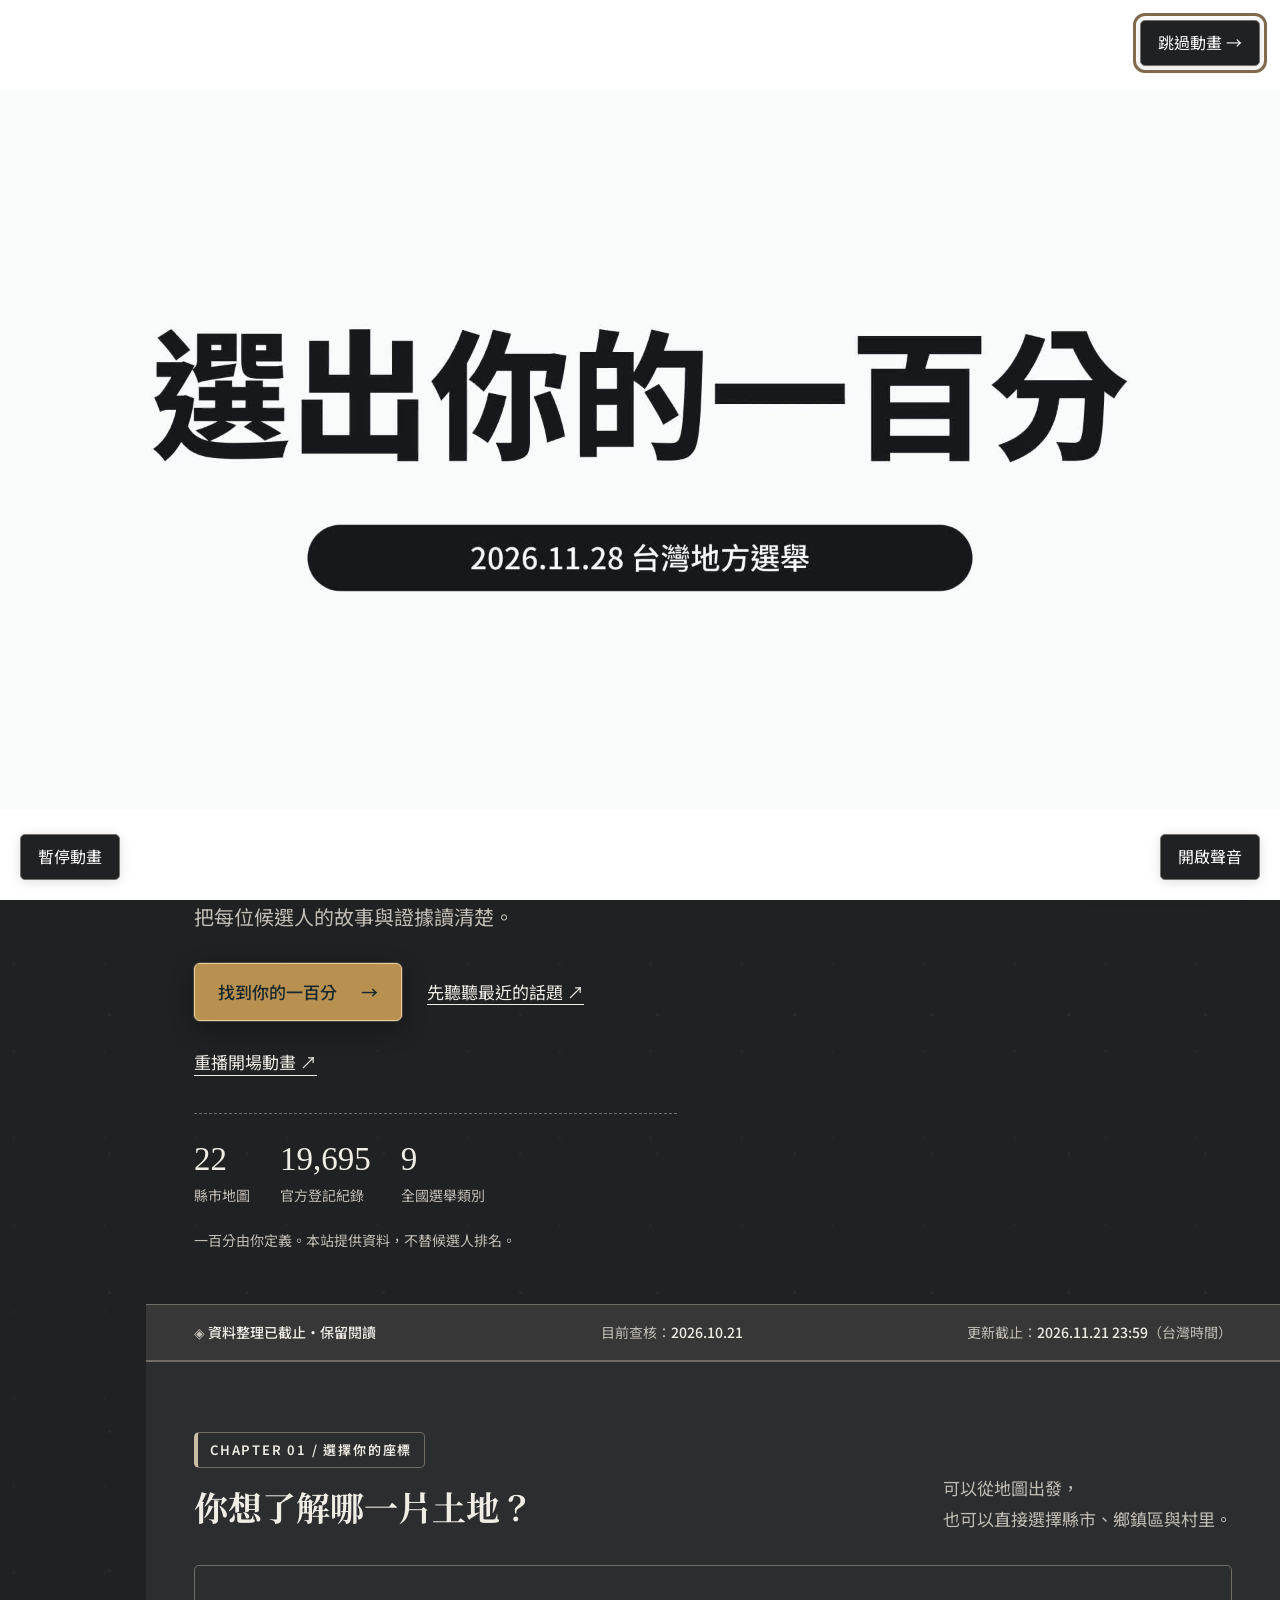
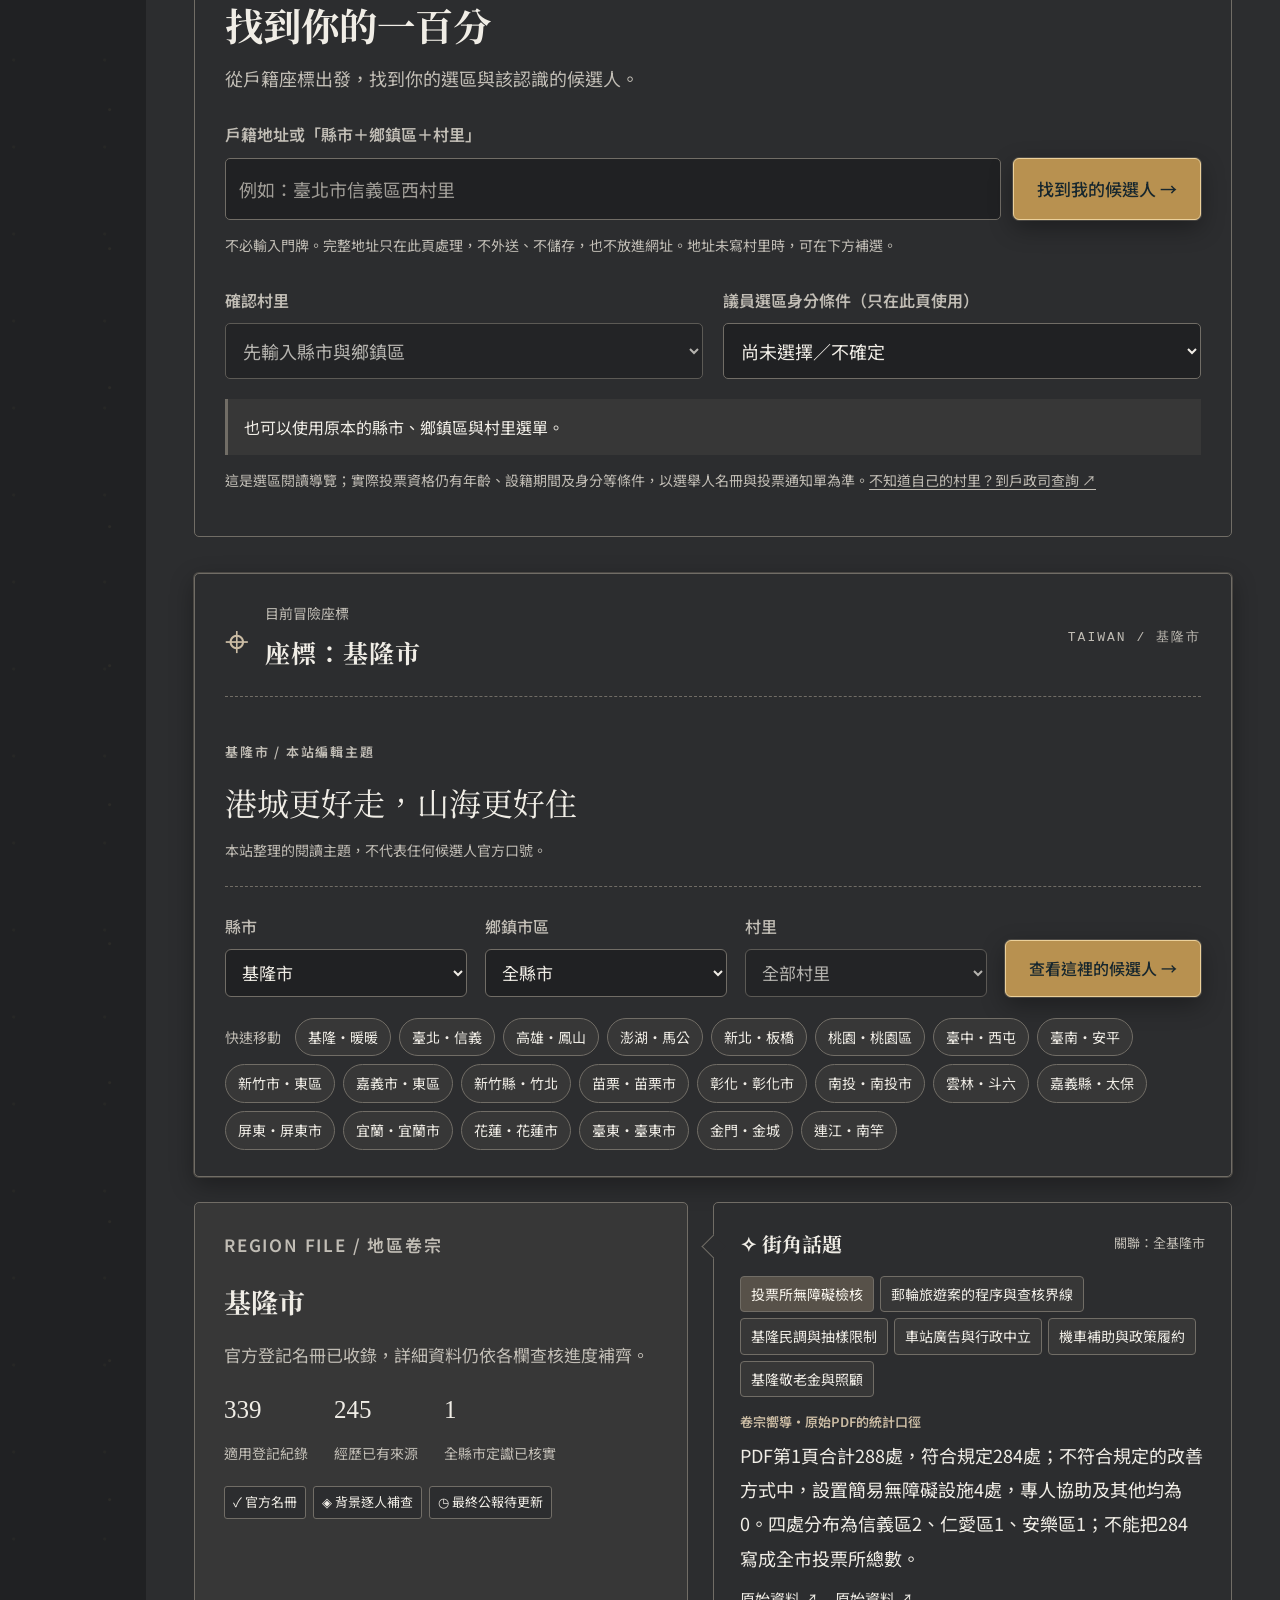
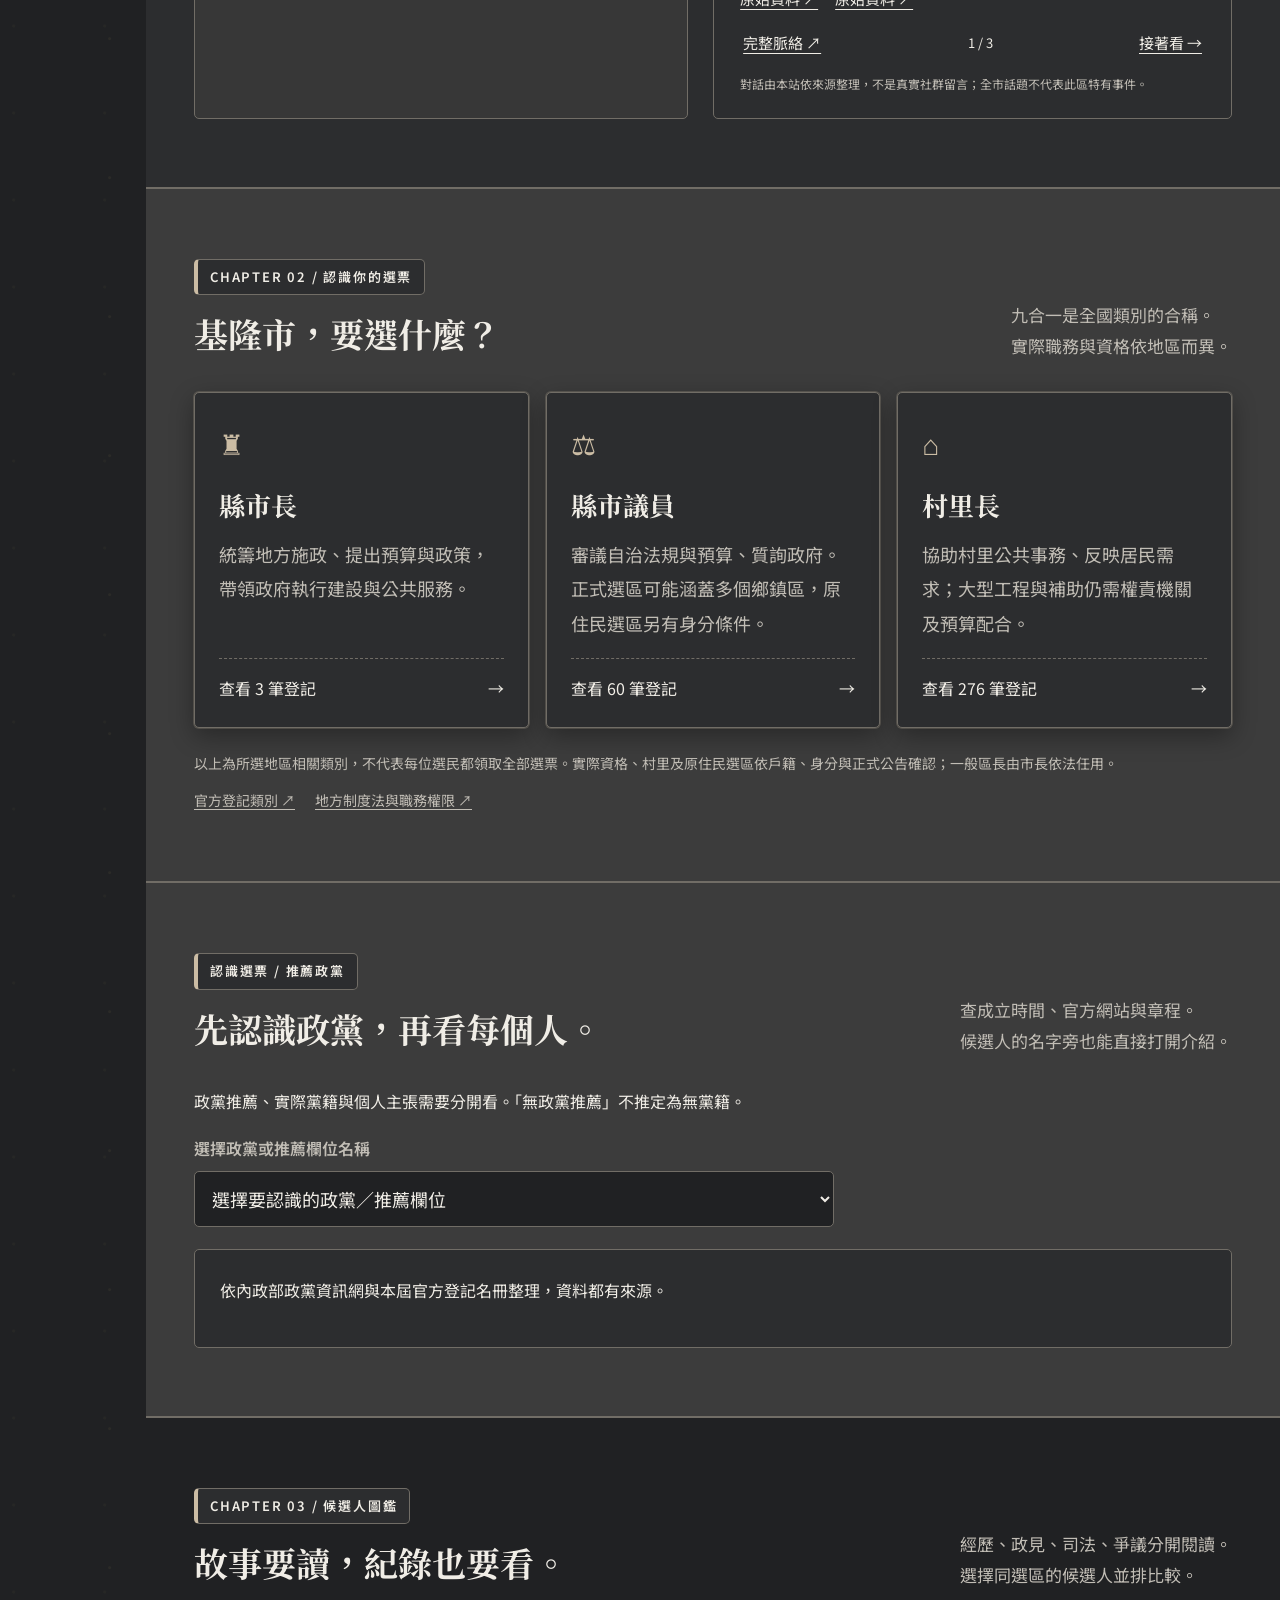
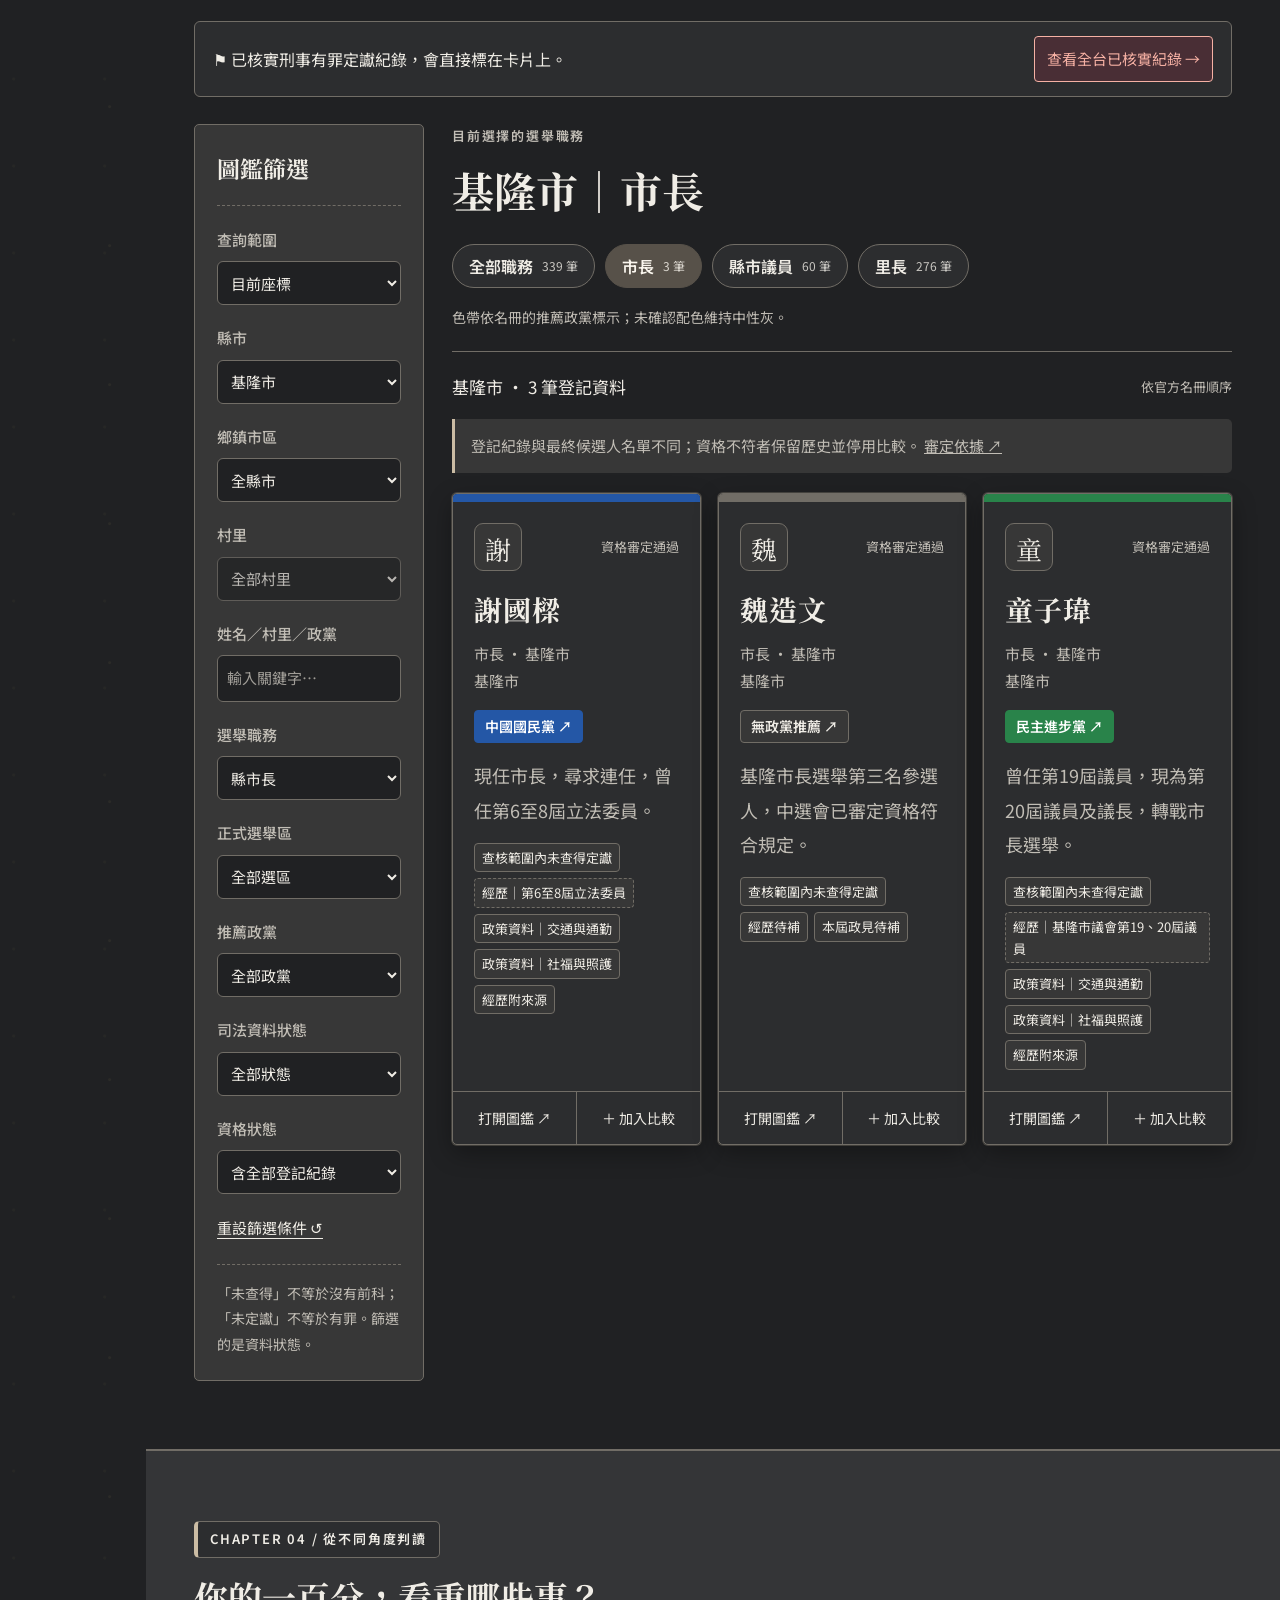
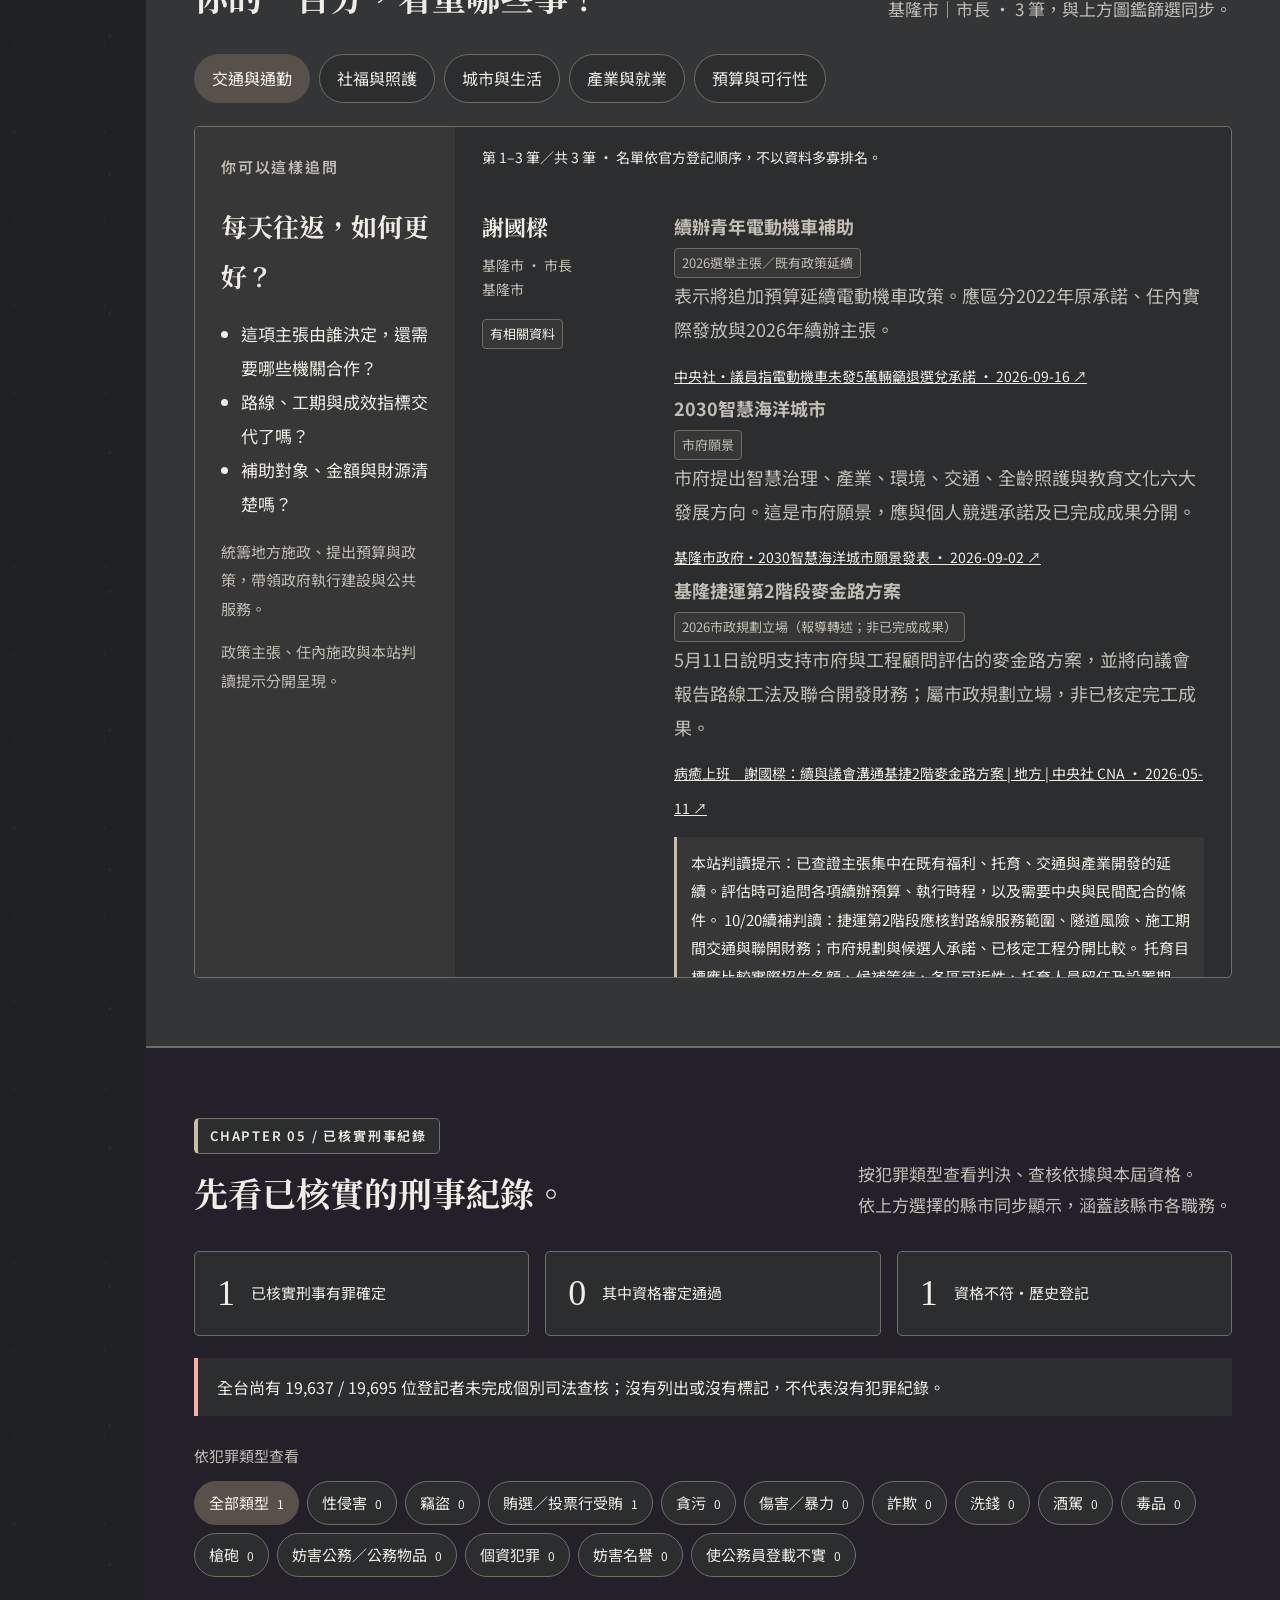
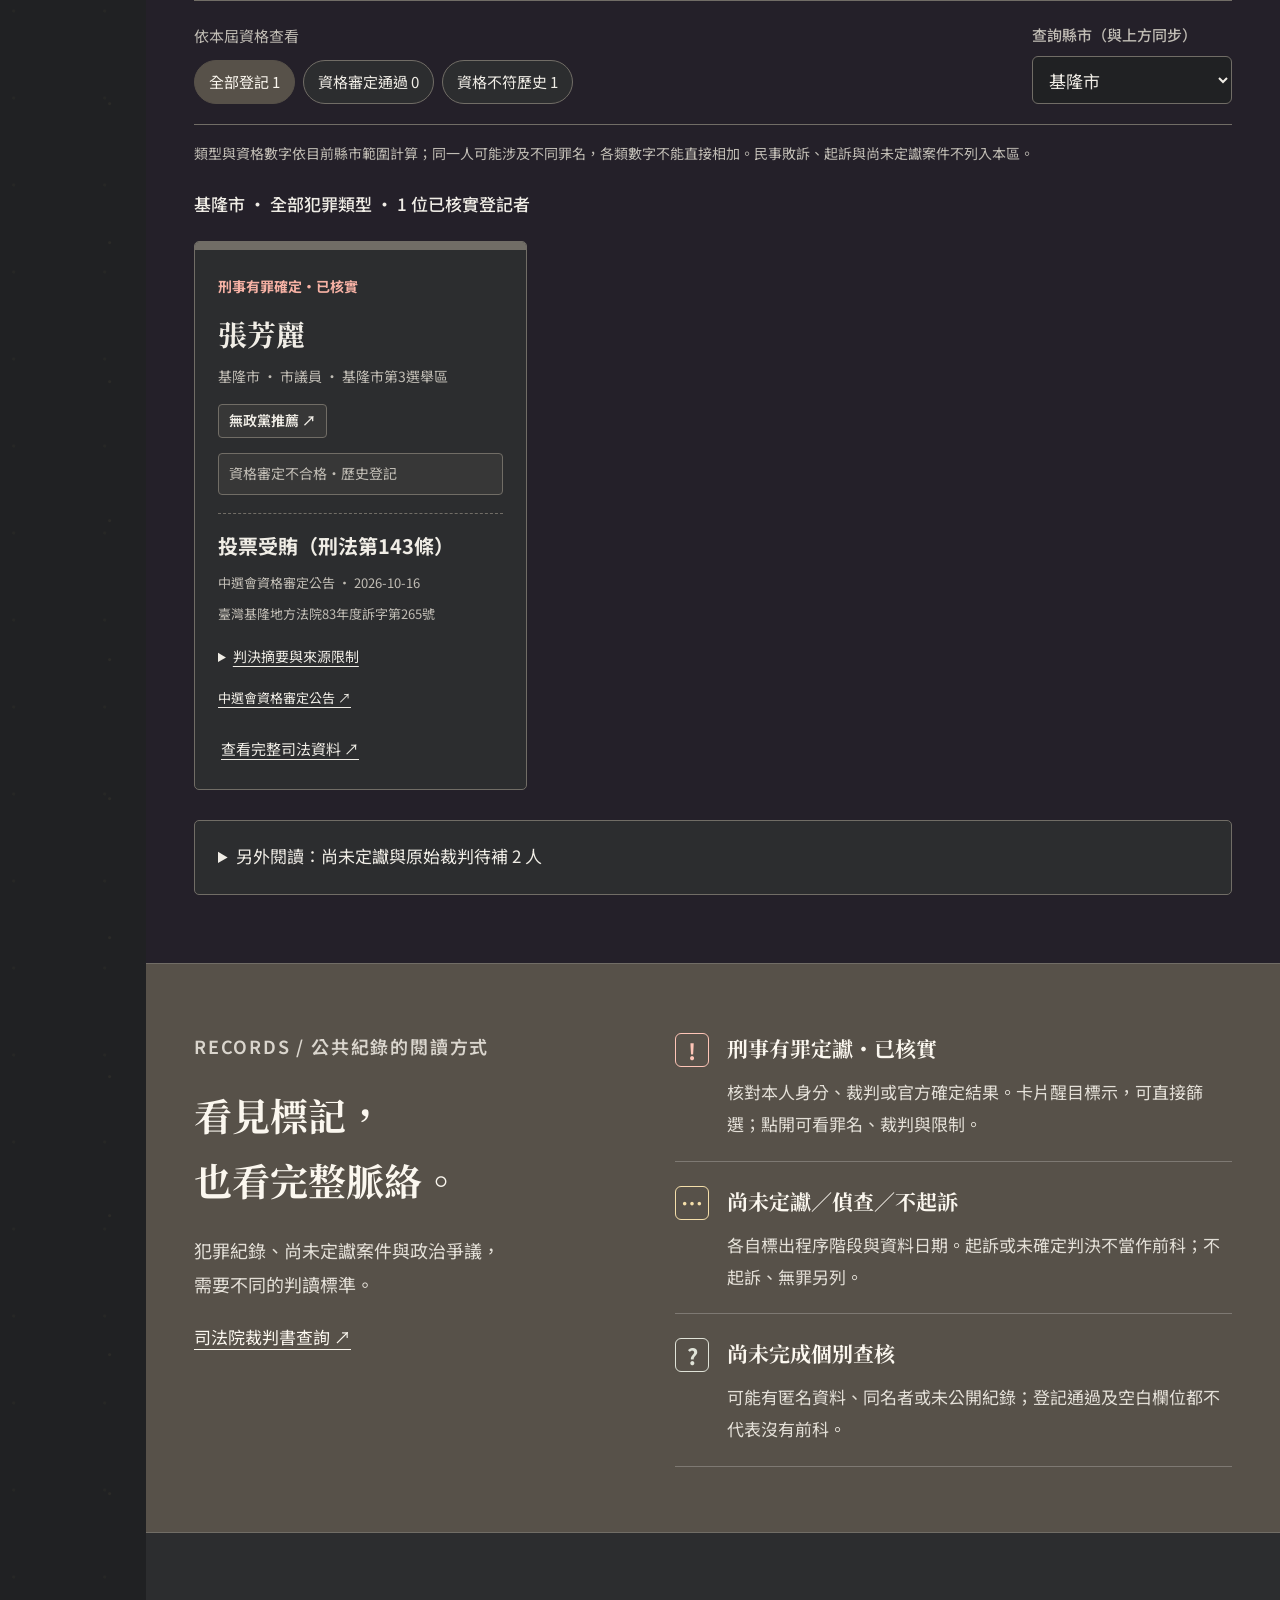
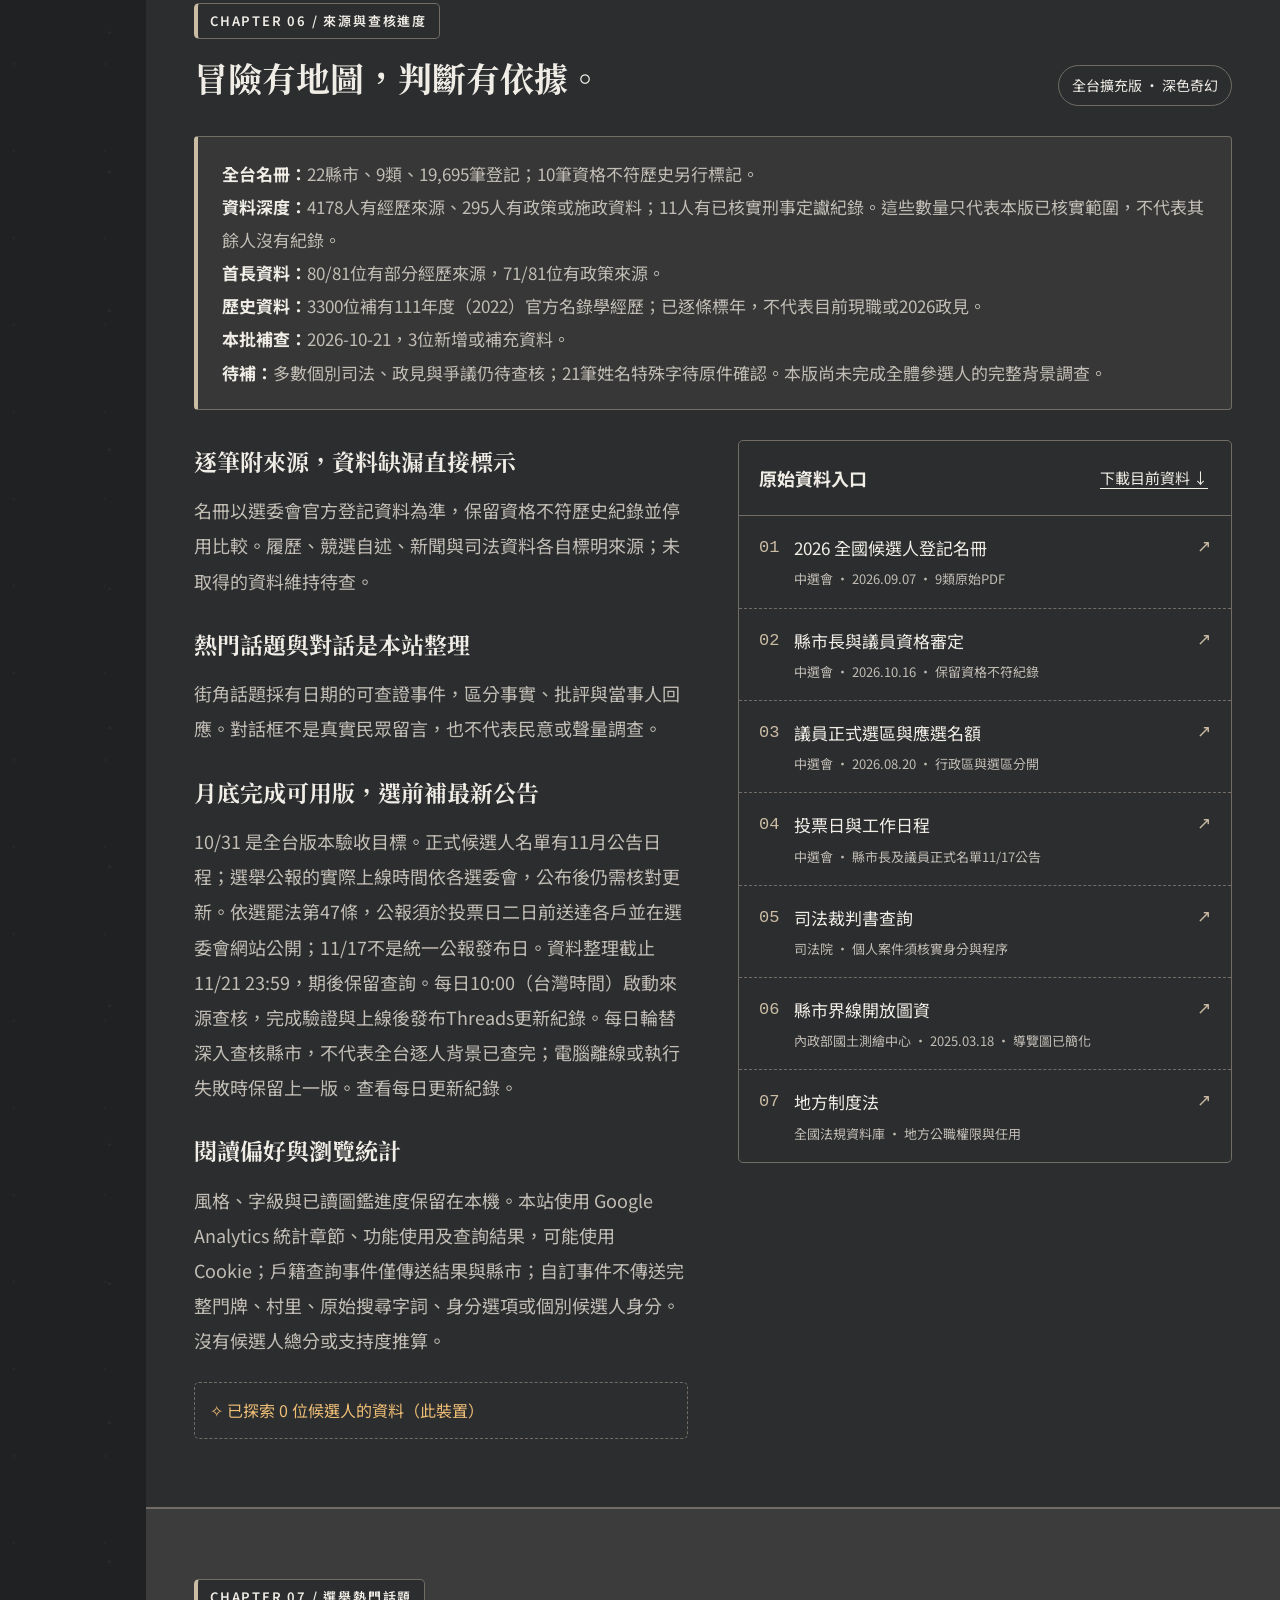
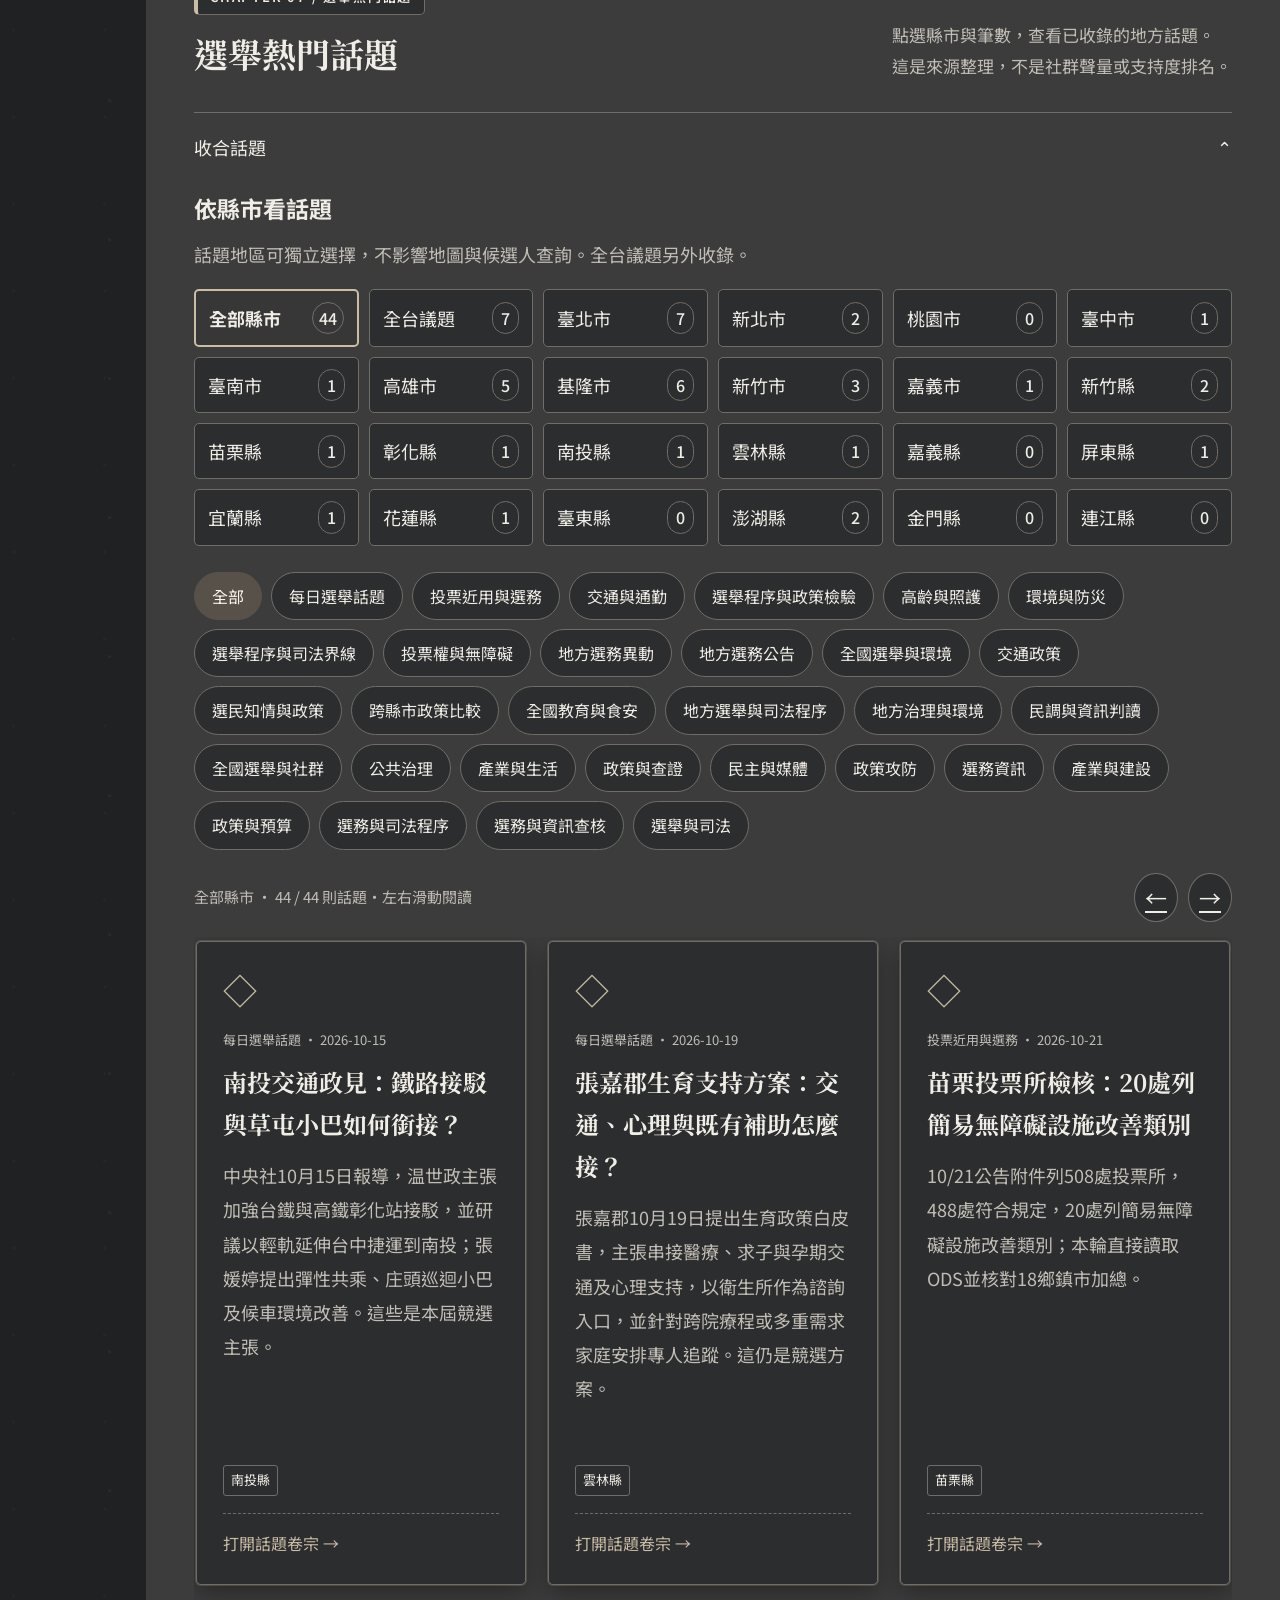
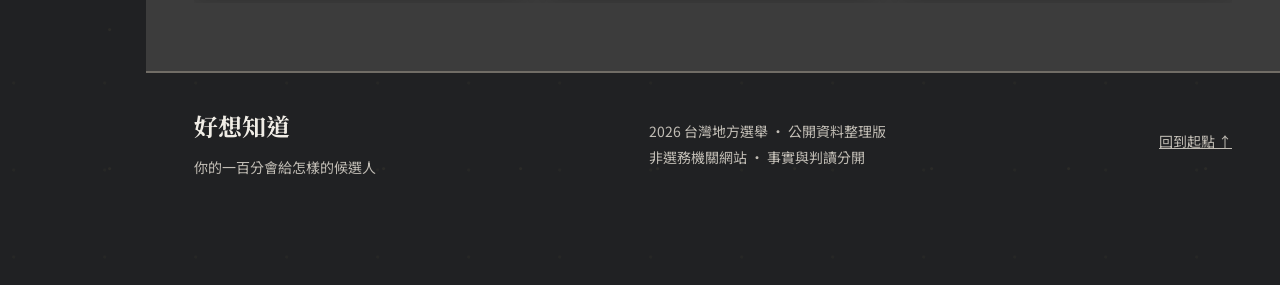
==== commit 8c3097f2: "Add county topic navigation with live counts and floating reader filters" ====
--- a/index.html
+++ b/index.html
@@ -26,7 +26,7 @@
     page_referrer: analyticsReferrer()
   });
 </script>
-<link rel="stylesheet" href="themes.css?v=20261017-offices"><script src="analytics.js?v=20261017-events" defer></script><script src="main.js?v=20261019-judicial-cases" defer></script><style>.policy-item .policy-person-meta{font-size:14px;line-height:1.7;margin:8px 0 12px}.policy-scope-summary{font-size:14px;line-height:1.8;padding-top:18px}.policy-pagination{flex-wrap:wrap;margin-block:22px}.policy-pagination span{white-space:nowrap}@media(min-width:701px){.policy-item{grid-template-columns:minmax(130px,170px) minmax(0,1fr)}}@media(max-width:700px){.policy-item>div:first-child{flex-wrap:wrap}.policy-person-meta{flex-basis:100%;margin:0}.policy-pagination{gap:10px}}</style>
+<link rel="stylesheet" href="themes.css?v=20261021-topic-counties"><script src="analytics.js?v=20261017-events" defer></script><script src="main.js?v=20261021-topic-counties" defer></script><style>.policy-item .policy-person-meta{font-size:14px;line-height:1.7;margin:8px 0 12px}.policy-scope-summary{font-size:14px;line-height:1.8;padding-top:18px}.policy-pagination{flex-wrap:wrap;margin-block:22px}.policy-pagination span{white-space:nowrap}@media(min-width:701px){.policy-item{grid-template-columns:minmax(130px,170px) minmax(0,1fr)}}@media(max-width:700px){.policy-item>div:first-child{flex-wrap:wrap}.policy-person-meta{flex-basis:100%;margin:0}.policy-pagination{gap:10px}}</style>
 </head>
 <body><dialog class="intro-overlay" id="opening-intro" aria-label="一票，打開一座城市，城市主題開場動畫" open><video id="intro-film" autoplay muted playsinline preload="auto" poster="assets/city-motion-rich.jpg?v=end-title-20261017" aria-label="一票，打開一座城市，20秒城市主題開場動畫"><source src="assets/city-motion-rich.mp4?v=end-title-20261017" type="video/mp4"></video><form method="dialog" class="intro-skip-form"><button class="intro-control" id="skip-intro" autofocus>跳過動畫 →</button></form><div class="intro-playback"><button class="intro-control" id="pause-intro">暫停動畫</button><button class="intro-control" id="sound-intro" aria-pressed="false">開啟聲音</button></div></dialog><noscript><style>#opening-intro{display:none}</style></noscript><a class="skip" href="#directory">跳到候選人圖鑑</a>
 <header class="site-header"><div class="header-inner"><a class="brand" href="#"><span class="brand-mark" aria-hidden="true">✧</span><span>好想知道<small>2026 · 公民冒險指南</small></span></a><nav aria-label="主選單"><a href="#atlas">冒險地圖</a><a href="#directory">候選人圖鑑</a><a href="#judicial-records">刑事紀錄</a><a href="#hot-topics">熱門話題</a><a href="#method">資料卷宗</a></nav><button class="font-control" id="font-control" aria-pressed="false" title="放大閱讀字體">A＋</button></div></header><nav class="chapter-dock" aria-label="章節快速跳轉"><p class="chapter-dock-heading">CHAPTER INDEX</p><ol class="chapter-links"><li><a href="#coordinates" aria-label="CHAPTER 01 / 選擇你的座標" aria-current="location"><span>CHAPTER <b>01</b></span><strong>選擇座標</strong></a></li><li><a href="#ballot" aria-label="CHAPTER 02 / 認識你的選票"><span>CHAPTER <b>02</b></span><strong>認識選票</strong></a></li><li><a href="#directory" aria-label="CHAPTER 03 / 候選人圖鑑"><span>CHAPTER <b>03</b></span><strong>候選人圖鑑</strong></a></li><li><a href="#perspectives" aria-label="CHAPTER 04 / 從不同角度判讀"><span>CHAPTER <b>04</b></span><strong>不同角度判讀</strong></a></li><li><a href="#judicial-records" aria-label="CHAPTER 05 / 已核實刑事紀錄"><span>CHAPTER <b>05</b></span><strong>已核實刑事紀錄</strong></a></li><li><a href="#method" aria-label="CHAPTER 06 / 來源與查核進度"><span>CHAPTER <b>06</b></span><strong>來源與查核</strong></a></li><li><a href="#hot-topics" aria-label="CHAPTER 07 / 選舉熱門話題"><span>CHAPTER <b>07</b></span><strong>選舉熱門話題</strong></a></li></ol></nav>
@@ -43,6 +43,6 @@
 <section class="section chapter-block" id="judicial-records" aria-labelledby="judicial-records-title"><div class="wrap"><div class="section-heading"><div><p class="eyebrow">CHAPTER 05 / 已核實刑事紀錄</p><h2 id="judicial-records-title">先看已核實的刑事紀錄。</h2></div><p>按犯罪類型查看判決、查核依據與本屆資格。<br>依上方選擇的縣市同步顯示，涵蓋該縣市各職務。</p></div><div class="judicial-overview" id="judicial-overview"></div><p class="judicial-coverage-note" id="judicial-coverage-note">本版尚未完成全體登記者的逐人司法查核；沒有列出，不代表沒有犯罪紀錄。</p><p class="judicial-filter-label" id="crime-category-label">依犯罪類型查看</p><div class="judicial-type-filters" id="crime-category-filters" role="group" aria-labelledby="crime-category-label"></div><div class="judicial-scope-controls"><div><p class="judicial-filter-label" id="crime-eligibility-label">依本屆資格查看</p><div class="judicial-eligibility-filters" id="crime-eligibility-filters" role="group" aria-labelledby="crime-eligibility-label"></div></div><div><label for="crime-county">查詢縣市（與上方同步）</label><select id="crime-county"><option value="">全部縣市</option></select></div></div><p class="judicial-filter-note">類型與資格數字依目前縣市範圍計算；同一人可能涉及不同罪名，各類數字不能直接相加。民事敗訴、起訴與尚未定讞案件不列入本區。</p><p id="judicial-results-count" class="judicial-results-count" role="status" aria-live="polite">正在讀取已核實紀錄…</p><div class="judicial-record-grid" id="judicial-record-grid"><p class="loading">正在核對刑事紀錄分類…</p></div><details class="judicial-pending"><summary>另外閱讀：尚未定讞與原始裁判待補 <span id="judicial-pending-count"></span> 人</summary><p>以下程序不當作定罪；同一人若另有已核實定讞案件，仍依該案列入上方。不同案件的結果與人數不能混算。</p><ul id="judicial-pending-list"></ul></details></div></section>
 <section class="records-section"><div class="wrap records-layout"><div><p class="eyebrow">RECORDS / 公共紀錄的閱讀方式</p><h2>看見標記，<br>也看完整脈絡。</h2><p>犯罪紀錄、尚未定讞案件與政治爭議，<br>需要不同的判讀標準。</p><a href="https://judgment.judicial.gov.tw/FJUD/default.aspx" target="_blank" rel="noopener noreferrer" class="text-link">司法院裁判書查詢 ↗</a></div><div class="record-guide"><article><span class="record-mark conviction">!</span><div><h3>刑事有罪定讞・已核實</h3><p>核對本人身分、裁判或官方確定結果。卡片醒目標示，可直接篩選；點開可看罪名、裁判與限制。</p></div></article><article><span class="record-mark ongoing">…</span><div><h3>尚未定讞／偵查／不起訴</h3><p>各自標出程序階段與資料日期。起訴或未確定判決不當作前科；不起訴、無罪另列。</p></div></article><article><span class="record-mark unknown">?</span><div><h3>尚未完成個別查核</h3><p>可能有匿名資料、同名者或未公開紀錄；登記通過及空白欄位都不代表沒有前科。</p></div></article></div></div></section>
 <section class="section chapter-block" id="method"><div class="wrap"><div class="section-heading"><div><p class="eyebrow">CHAPTER 06 / 來源與查核進度</p><h2>冒險有地圖，判斷有依據。</h2></div><span class="version-tag">全台擴充版 · 深色奇幻</span></div><div class="coverage-box" id="coverage-report"></div><div class="method-grid"><div><h3>逐筆附來源，資料缺漏直接標示</h3><p>名冊以選委會官方登記資料為準，保留資格不符歷史紀錄並停用比較。履歷、競選自述、新聞與司法資料各自標明來源；未取得的資料維持待查。</p><h3>熱門話題與對話是本站整理</h3><p>街角話題採有日期的可查證事件，區分事實、批評與當事人回應。對話框不是真實民眾留言，也不代表民意或聲量調查。</p><h3>月底完成可用版，選前補最新公告</h3><p>10/31 是全台版本驗收目標。正式候選人名單有11月公告日程；選舉公報的實際上線時間依各選委會，公布後仍需核對更新。依<a href="https://law.moj.gov.tw/LawClass/LawSingle.aspx?pcode=D0020010&flno=47" target="_blank" rel="noopener noreferrer">選罷法第47條</a>，公報須於投票日二日前送達各戶並在選委會網站公開；11/17不是統一公報發布日。資料整理截止11/21 23:59，期後保留查詢。每日10:00（台灣時間）啟動來源查核，完成驗證與上線後發布Threads更新紀錄。每日輪替深入查核縣市，不代表全台逐人背景已查完；電腦離線或執行失敗時保留上一版。<a href="./updates/">查看每日更新紀錄</a>。</p><h3>閱讀偏好與瀏覽統計</h3><p>風格、字級與已讀圖鑑進度保留在本機。本站使用 Google Analytics 統計章節、功能使用及查詢結果，可能使用 Cookie；戶籍查詢事件僅傳送結果與縣市；自訂事件不傳送完整門牌、村里、原始搜尋字詞、身分選項或個別候選人身分。沒有候選人總分或支持度推算。</p><div class="reading-progress" id="reading-progress">已探索 0 位候選人</div></div><div class="source-box"><div class="source-box-head"><h3>原始資料入口</h3><button id="download-data" class="text-button">下載目前資料 ↓</button></div><div id="source-list"></div></div></div></div></section>
-<section class="hot-section section" id="hot-topics"><div class="wrap"><div class="section-heading"><div><p class="eyebrow">CHAPTER 07 / 選舉熱門話題</p><h2>選舉熱門話題</h2></div><p>跨縣市的近期議題編選，與目前座標無關。<br>這是來源整理，不是社群聲量或支持度排名。</p></div><details class="hot-disclosure" id="hot-disclosure" open><summary><span class="hot-when-closed">展開話題 <span id="hot-total"></span></span><span class="hot-when-open">收合話題</span><span aria-hidden="true">⌃</span></summary><div class="hot-disclosure-content"><div id="hot-filters" class="issue-tabs" role="group" aria-label="話題分類"></div><div class="hot-scroll-controls"><p id="hot-count" role="status"></p><div><button id="hot-prev" class="text-button" aria-controls="hot-grid" aria-label="向左瀏覽話題">←</button><button id="hot-next" class="text-button" aria-controls="hot-grid" aria-label="向右瀏覽話題">→</button></div></div><div id="hot-grid" class="hot-grid" role="region" aria-label="左右滑動瀏覽選舉話題" tabindex="0"></div></div></details></div></section>
+<section class="hot-section section" id="hot-topics"><div class="wrap"><div class="section-heading"><div><p class="eyebrow">CHAPTER 07 / 選舉熱門話題</p><h2>選舉熱門話題</h2></div><p>點選縣市與筆數，查看已收錄的地方話題。<br>這是來源整理，不是社群聲量或支持度排名。</p></div><details class="hot-disclosure" id="hot-disclosure" open><summary><span class="hot-when-closed">展開話題 <span id="hot-total"></span></span><span class="hot-when-open">收合話題</span><span aria-hidden="true">⌃</span></summary><div class="hot-disclosure-content"><div class="hot-county-heading"><h3>依縣市看話題</h3><p>話題地區可獨立選擇，不影響地圖與候選人查詢。全台議題另外收錄。</p></div><div id="hot-counties" class="hot-counties" role="group" aria-label="依縣市與話題筆數選擇"></div><div id="hot-filters" class="issue-tabs" role="group" aria-label="話題分類"></div><div class="hot-scroll-controls"><p id="hot-count" role="status"></p><div><button id="hot-prev" class="text-button" aria-controls="hot-grid" aria-label="向左瀏覽話題">←</button><button id="hot-next" class="text-button" aria-controls="hot-grid" aria-label="向右瀏覽話題">→</button></div></div><div id="hot-grid" class="hot-grid" role="region" aria-label="左右滑動瀏覽選舉話題" tabindex="0"></div></div></details></div></section>
 </main>
-<footer><div class="wrap footer-inner"><div><b>好想知道</b><p>你的一百分會給怎樣的候選人</p></div><p>2026 台灣地方選舉 · 公開資料整理版<br>非選務機關網站 · 事實與判讀分開</p><a href="#">回到起點 ↑</a></div></footer><aside class="hot-widget" aria-label="懸浮選舉熱門話題"><section class="hot-widget-panel" id="hot-widget-panel" aria-labelledby="hot-widget-title" hidden><div class="hot-widget-header"><div><p class="eyebrow">隨時打開，隨手讀</p><h2 id="hot-widget-title">選舉熱門話題</h2></div><button id="hot-widget-close" aria-label="關閉懸浮話題窗">×</button></div><p class="hot-widget-note">近期議題編選，非聲量排名。左右滑動閱讀。</p><div id="hot-widget-topics" class="hot-widget-topics" role="region" aria-label="左右滑動瀏覽懸浮話題" tabindex="0"></div><a class="text-link" id="hot-widget-all" href="#hot-topics">前往全部話題 →</a></section><button class="hot-widget-toggle" id="hot-widget-toggle" aria-expanded="false" aria-controls="hot-widget-panel"><span aria-hidden="true">✦</span><span id="hot-widget-label">選舉熱門話題</span><span class="hot-widget-count" id="hot-widget-count"></span><span class="hot-widget-arrow" aria-hidden="true">⌃</span></button></aside><div id="compare-tray" class="compare-tray" hidden><div class="wrap compare-inner"><div><b id="compare-title"></b><span id="compare-names"></span></div><div><button id="clear-compare" class="text-button">清除</button><button id="open-compare" class="button primary">並排比較 →</button></div></div></div><dialog id="profile-dialog" class="profile-dialog" aria-label="候選人圖鑑資料"><div id="profile-content"></div></dialog><dialog id="compare-dialog" class="compare-dialog" aria-label="候選人並排比較"><div id="compare-content"></div></dialog><dialog id="topic-dialog" class="topic-dialog" aria-label="選舉話題資料"><div id="topic-content"></div></dialog><dialog id="party-dialog" class="party-dialog" aria-label="政黨介紹"><div id="party-dialog-content"></div></dialog><div id="toast" class="toast" role="status" hidden></div><noscript><div class="wrap coverage-box">請開啟JavaScript使用地圖與查詢，或閱讀<a href="https://web.cec.gov.tw/central/article/64709">官方名冊</a>。</div></noscript></body></html>
+<footer><div class="wrap footer-inner"><div><b>好想知道</b><p>你的一百分會給怎樣的候選人</p></div><p>2026 台灣地方選舉 · 公開資料整理版<br>非選務機關網站 · 事實與判讀分開</p><a href="#">回到起點 ↑</a></div></footer><aside class="hot-widget" aria-label="懸浮選舉熱門話題"><section class="hot-widget-panel" id="hot-widget-panel" aria-labelledby="hot-widget-title" hidden><div class="hot-widget-header"><div><p class="eyebrow">隨時打開，隨手讀</p><h2 id="hot-widget-title">選舉熱門話題</h2></div><button id="hot-widget-close" aria-label="關閉懸浮話題窗">×</button></div><p class="hot-widget-note">近期議題編選，非聲量排名。左右滑動閱讀。</p><label class="hot-widget-county-label" for="hot-widget-county">選擇話題縣市</label><select id="hot-widget-county" aria-controls="hot-widget-topics"></select><p id="hot-widget-status" class="hot-widget-note" role="status"></p><div id="hot-widget-topics" class="hot-widget-topics" role="region" aria-label="左右滑動瀏覽懸浮話題" tabindex="0"></div><a class="text-link" id="hot-widget-all" href="#hot-topics">前往全部話題 →</a></section><button class="hot-widget-toggle" id="hot-widget-toggle" aria-expanded="false" aria-controls="hot-widget-panel"><span aria-hidden="true">✦</span><span id="hot-widget-label">選舉熱門話題</span><span class="hot-widget-count" id="hot-widget-count"></span><span class="hot-widget-arrow" aria-hidden="true">⌃</span></button></aside><div id="compare-tray" class="compare-tray" hidden><div class="wrap compare-inner"><div><b id="compare-title"></b><span id="compare-names"></span></div><div><button id="clear-compare" class="text-button">清除</button><button id="open-compare" class="button primary">並排比較 →</button></div></div></div><dialog id="profile-dialog" class="profile-dialog" aria-label="候選人圖鑑資料"><div id="profile-content"></div></dialog><dialog id="compare-dialog" class="compare-dialog" aria-label="候選人並排比較"><div id="compare-content"></div></dialog><dialog id="topic-dialog" class="topic-dialog" aria-label="選舉話題資料"><div id="topic-content"></div></dialog><dialog id="party-dialog" class="party-dialog" aria-label="政黨介紹"><div id="party-dialog-content"></div></dialog><div id="toast" class="toast" role="status" hidden></div><noscript><div class="wrap coverage-box">請開啟JavaScript使用地圖與查詢，或閱讀<a href="https://web.cec.gov.tw/central/article/64709">官方名冊</a>。</div></noscript></body></html>
--- a/themes.css
+++ b/themes.css
@@ -214,3 +214,14 @@
 /* Candidate directory office shortcuts share the sidebar selection. */
 .directory-office-shortcuts{display:flex;flex-wrap:wrap;gap:10px;margin:20px 0 17px}.directory-office-shortcuts button{display:inline-flex;align-items:center;justify-content:center;gap:9px;min-height:44px;padding:8px 16px;border:1px solid var(--line);border-radius:999px;background:var(--panel);color:var(--ink);font-size:16px;line-height:1.5;font-weight:600}.directory-office-shortcuts button span{font-size:12px;font-weight:400;white-space:nowrap;opacity:.8}.directory-office-shortcuts button[aria-pressed=true]{background:var(--primary);border-color:var(--primary);color:var(--on-primary)}
 @media(max-width:600px){.directory-office-shortcuts{gap:8px}.directory-office-shortcuts button{padding:9px 12px;font-size:15px}}
+
+/* County topic navigation shares its selection with the floating reader. */
+.hot-county-heading h3{font-size:23px;margin:0 0 8px}.hot-county-heading p{color:var(--muted);font-size:18px;line-height:1.8;margin:0 0 18px}
+.hot-counties{display:grid;grid-template-columns:repeat(auto-fit,minmax(145px,1fr));gap:10px;margin-bottom:26px}
+.hot-counties button{display:flex;align-items:center;justify-content:space-between;gap:10px;min-height:48px;padding:10px 13px;background:var(--panel);color:var(--ink);border:1px solid var(--line);border-radius:var(--radius);font-size:18px;text-align:left}
+.hot-counties button b{font-size:16px;min-width:27px;text-align:center;border:1px solid var(--line);border-radius:99px;padding:0 6px;font-weight:500}.hot-counties button.active{background:var(--soft);border:2px solid var(--accent);font-weight:700}.hot-counties button:focus-visible,#hot-widget-county:focus-visible{outline:2px solid var(--accent);outline-offset:3px}
+.hot-widget-county-label{display:block;font-size:18px;margin-bottom:8px}#hot-widget-county{width:100%;min-height:48px;background:var(--bg);color:var(--ink);border:1px solid var(--line);border-radius:var(--radius);font-size:18px;padding:9px}
+.hot-empty{flex:1 0 100%;box-sizing:border-box;padding:22px;background:var(--panel);border:1px dashed var(--line);border-radius:var(--radius);font-size:18px;line-height:1.8}.hot-empty h3{font-size:23px}.hot-empty p{margin-block:10px}.hot-empty button{font-size:18px;min-height:44px}.hot-scroll-controls button:disabled{opacity:.4;cursor:default}
+@media(max-width:600px){.hot-counties{grid-template-columns:repeat(2,minmax(0,1fr));gap:8px}.hot-counties button{padding:9px 10px;font-size:18px}.hot-county-heading p{font-size:18px}}
+
+.hot-counties .sr-only{position:absolute;width:1px;height:1px;padding:0;margin:-1px;overflow:hidden;clip-path:inset(50%);white-space:nowrap;border:0}
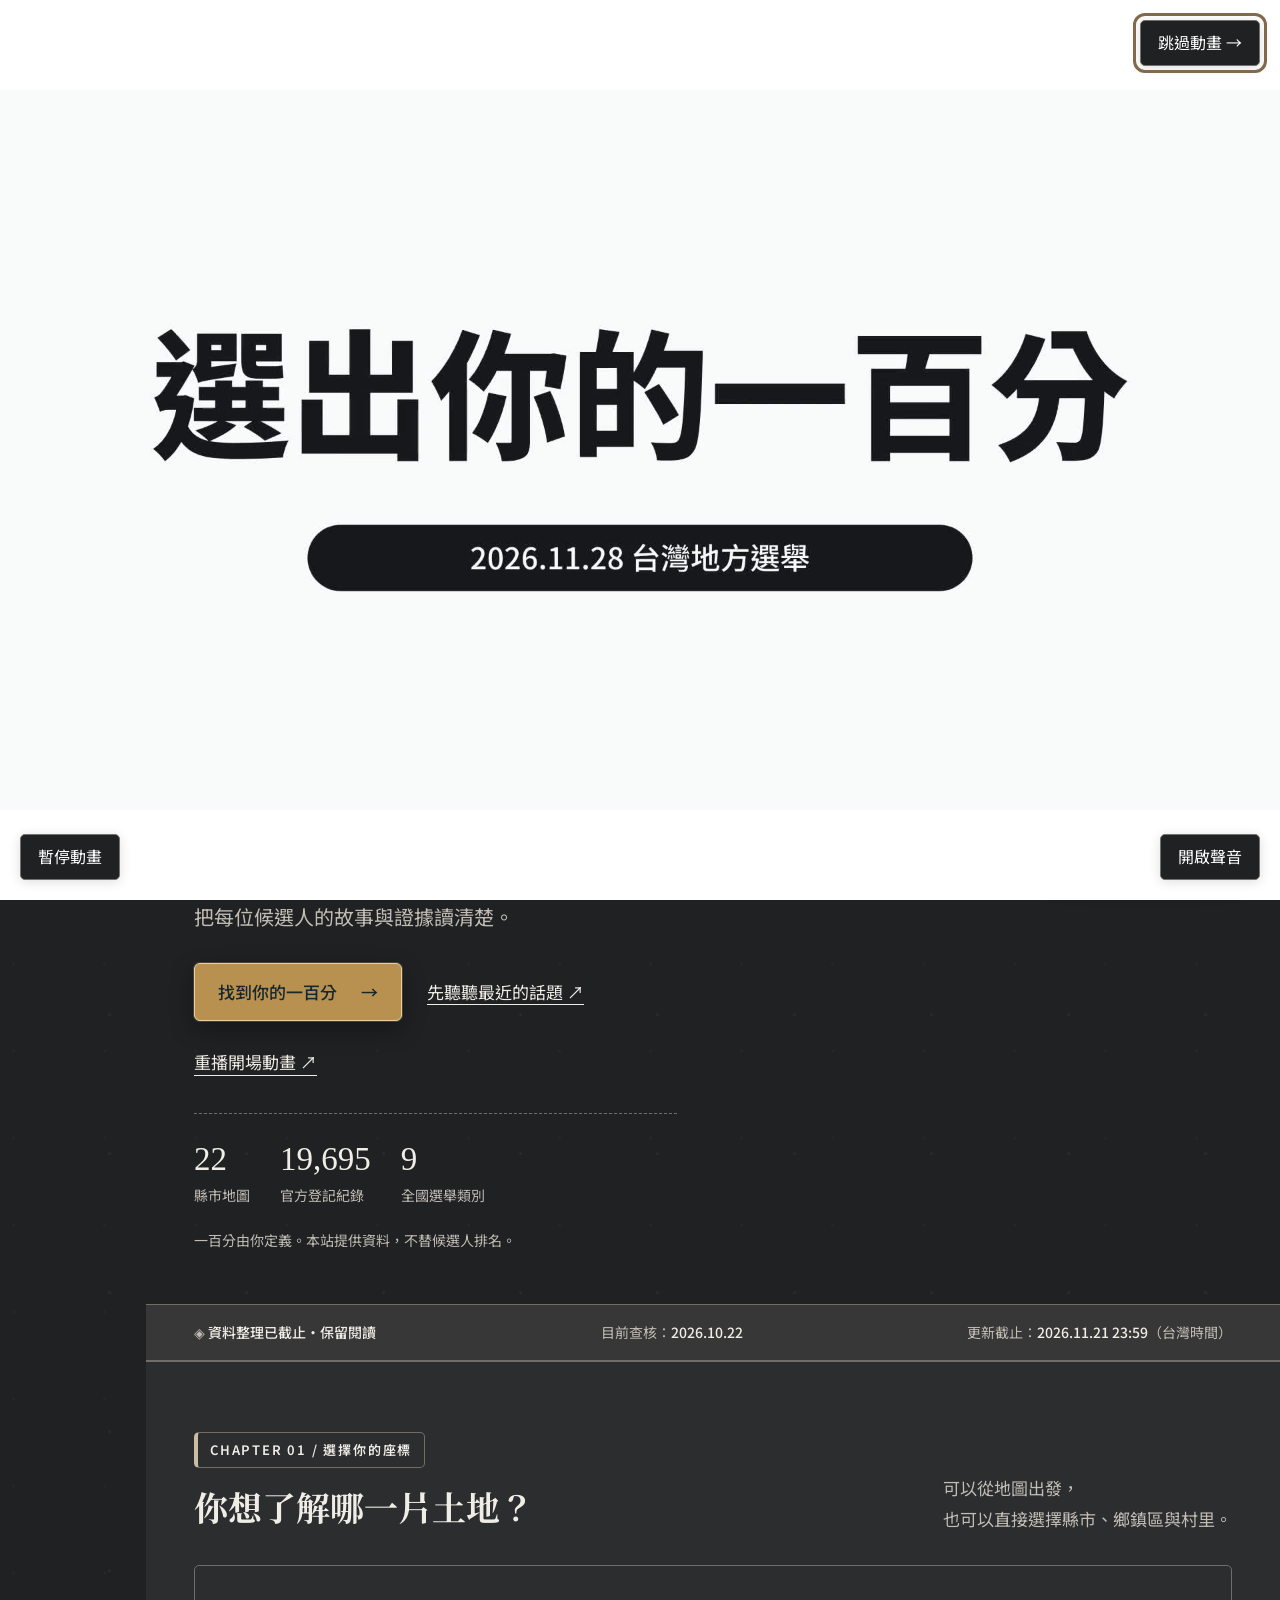
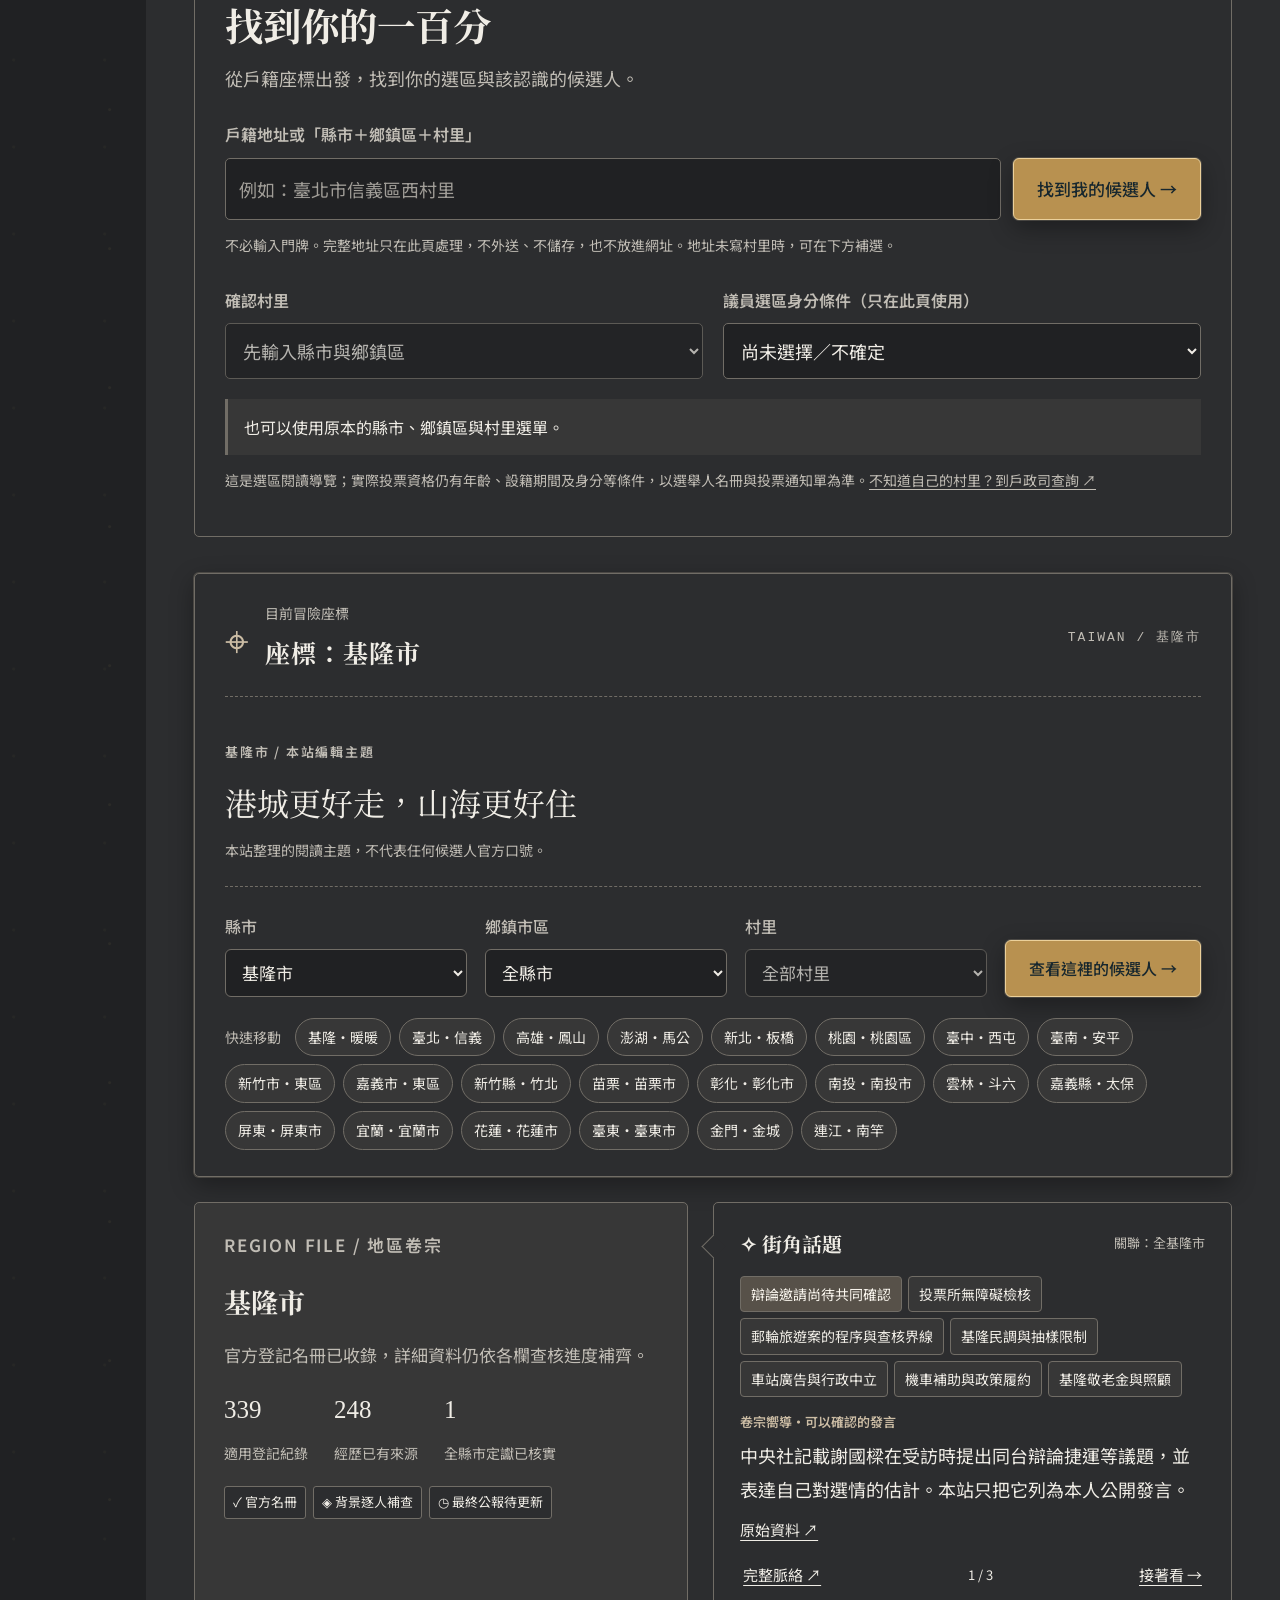
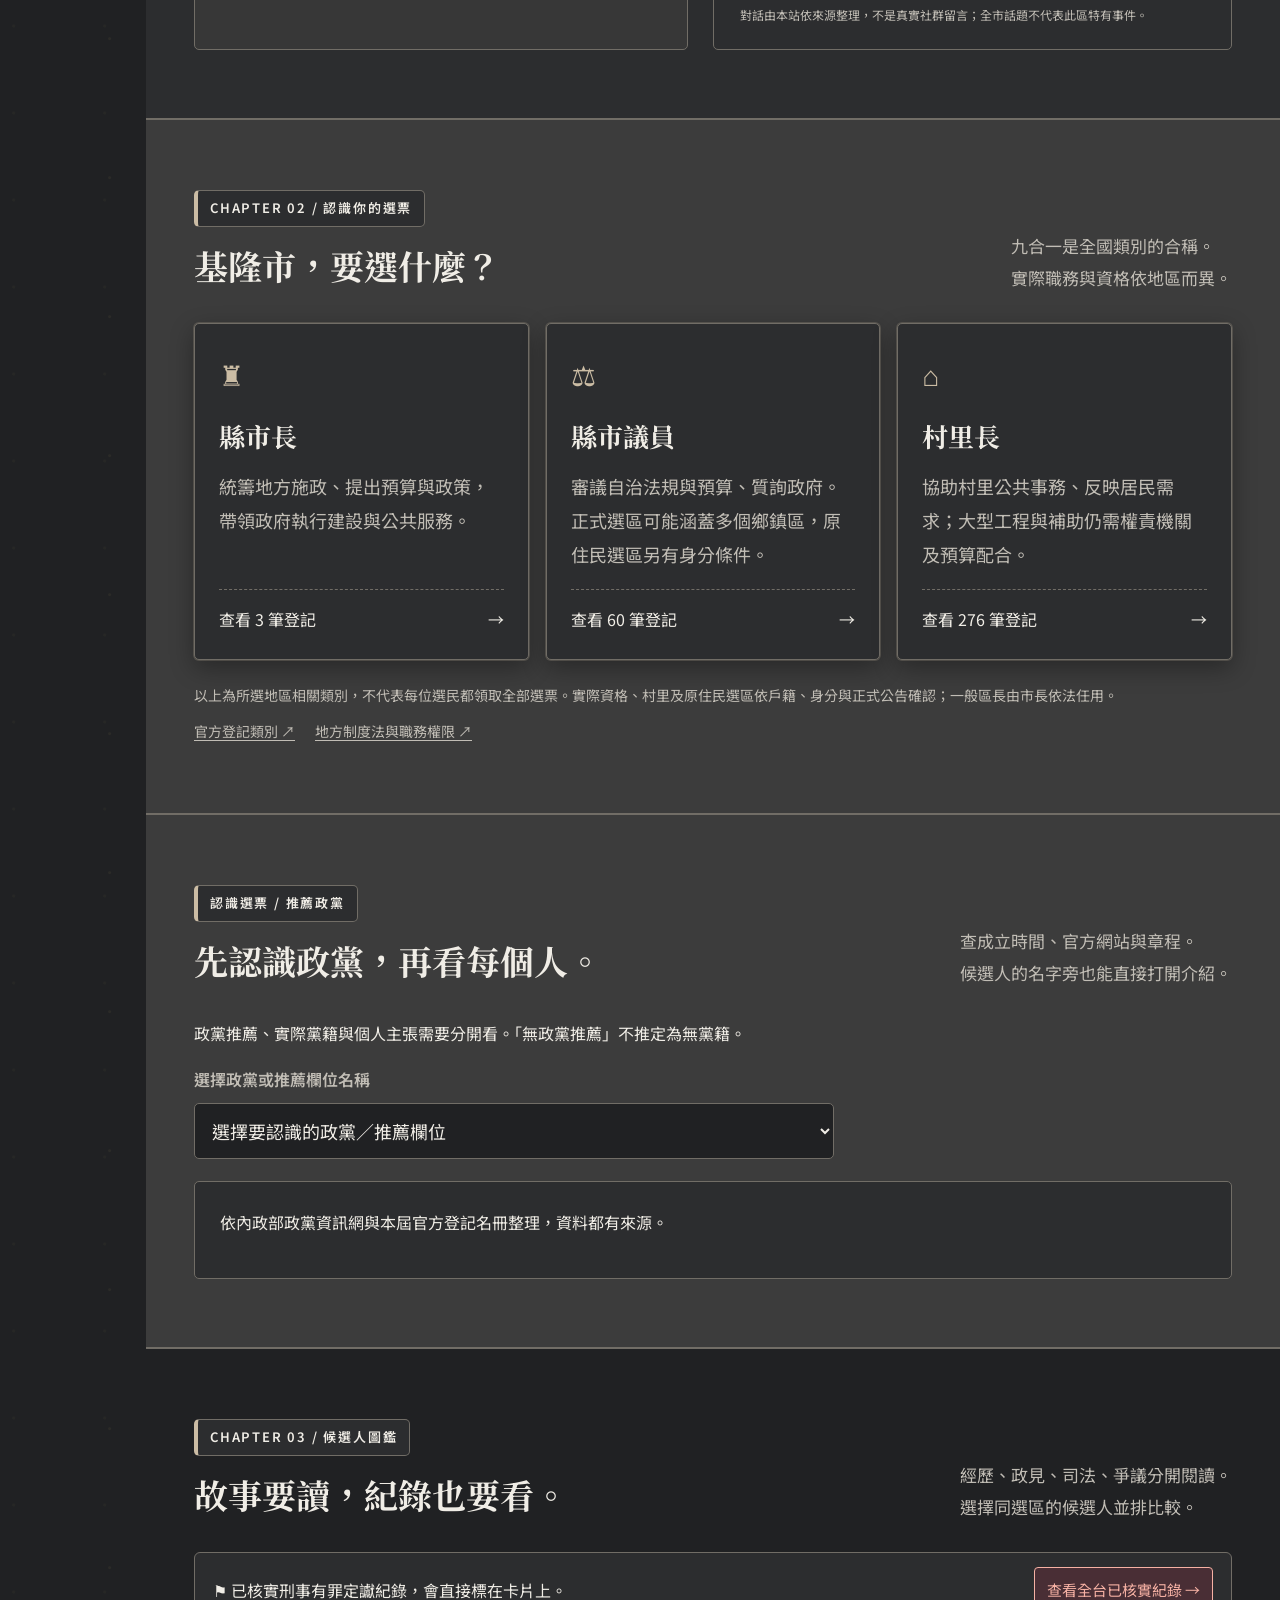
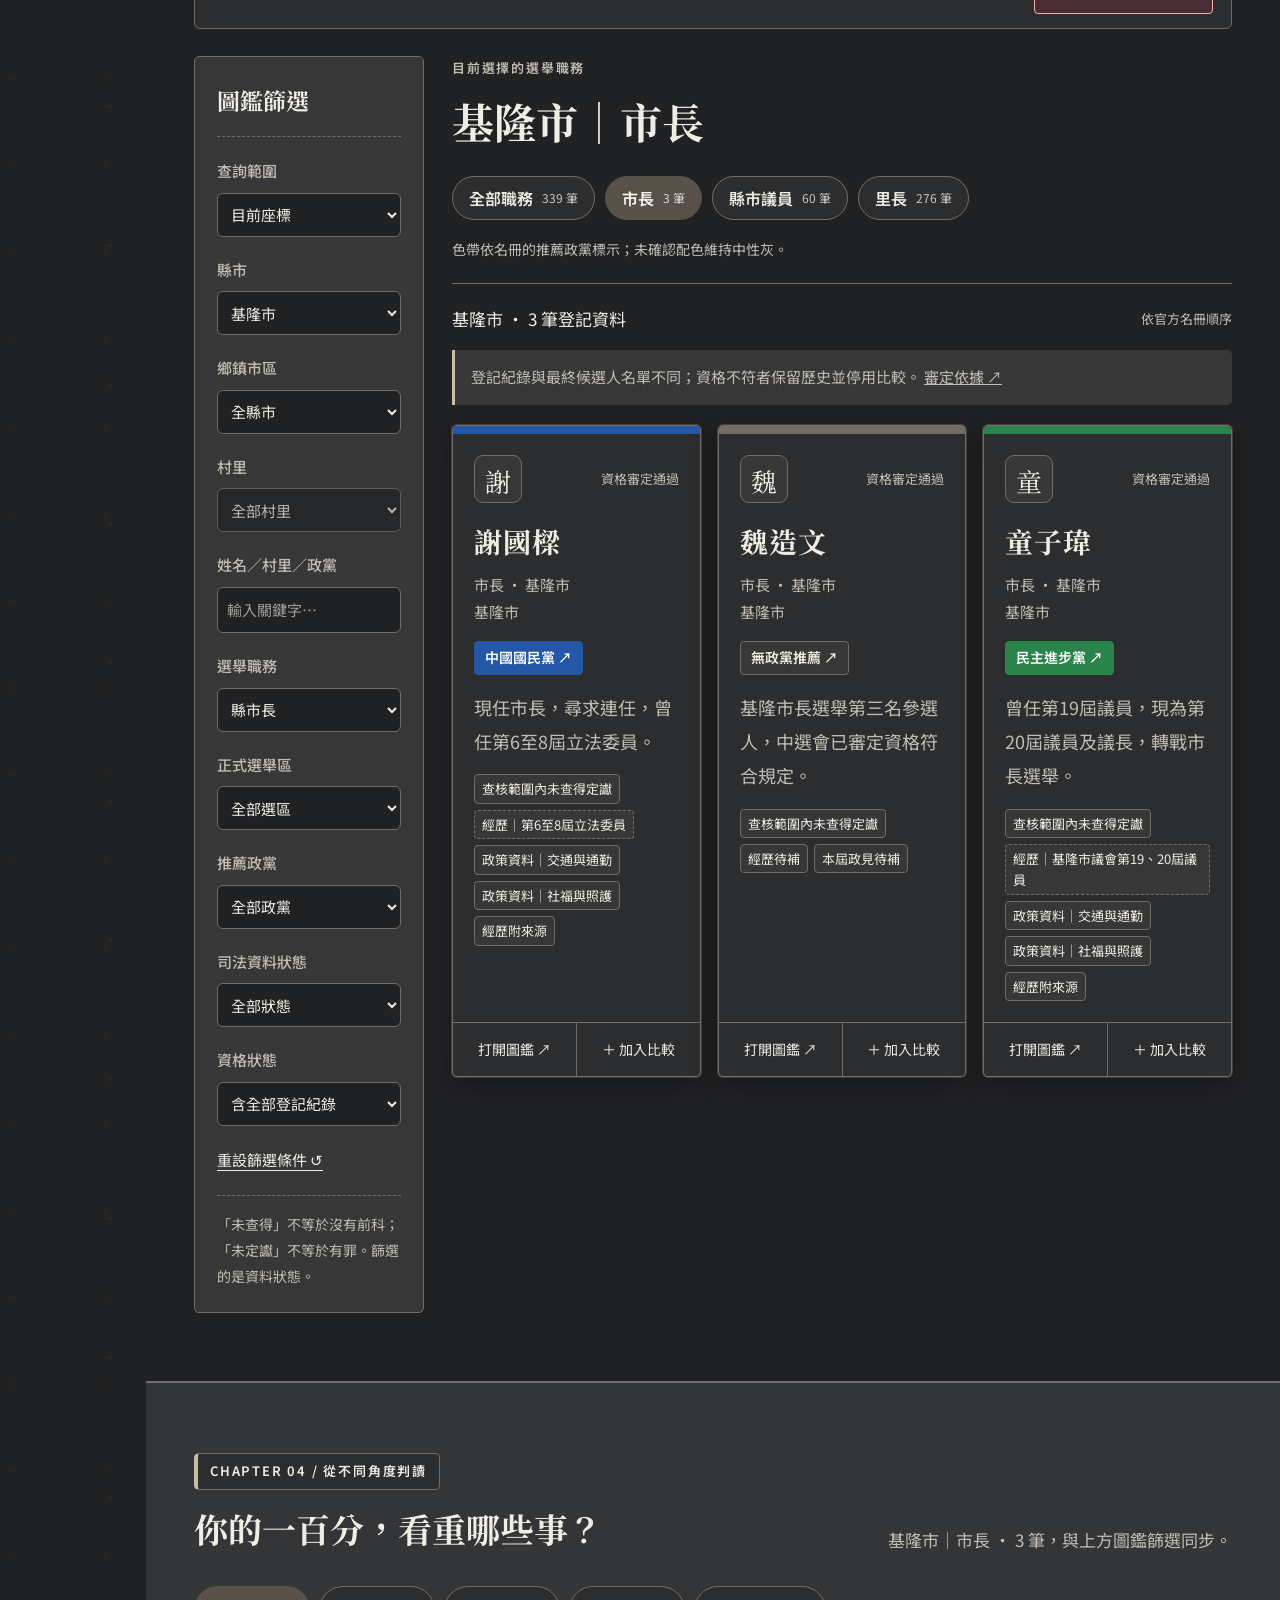
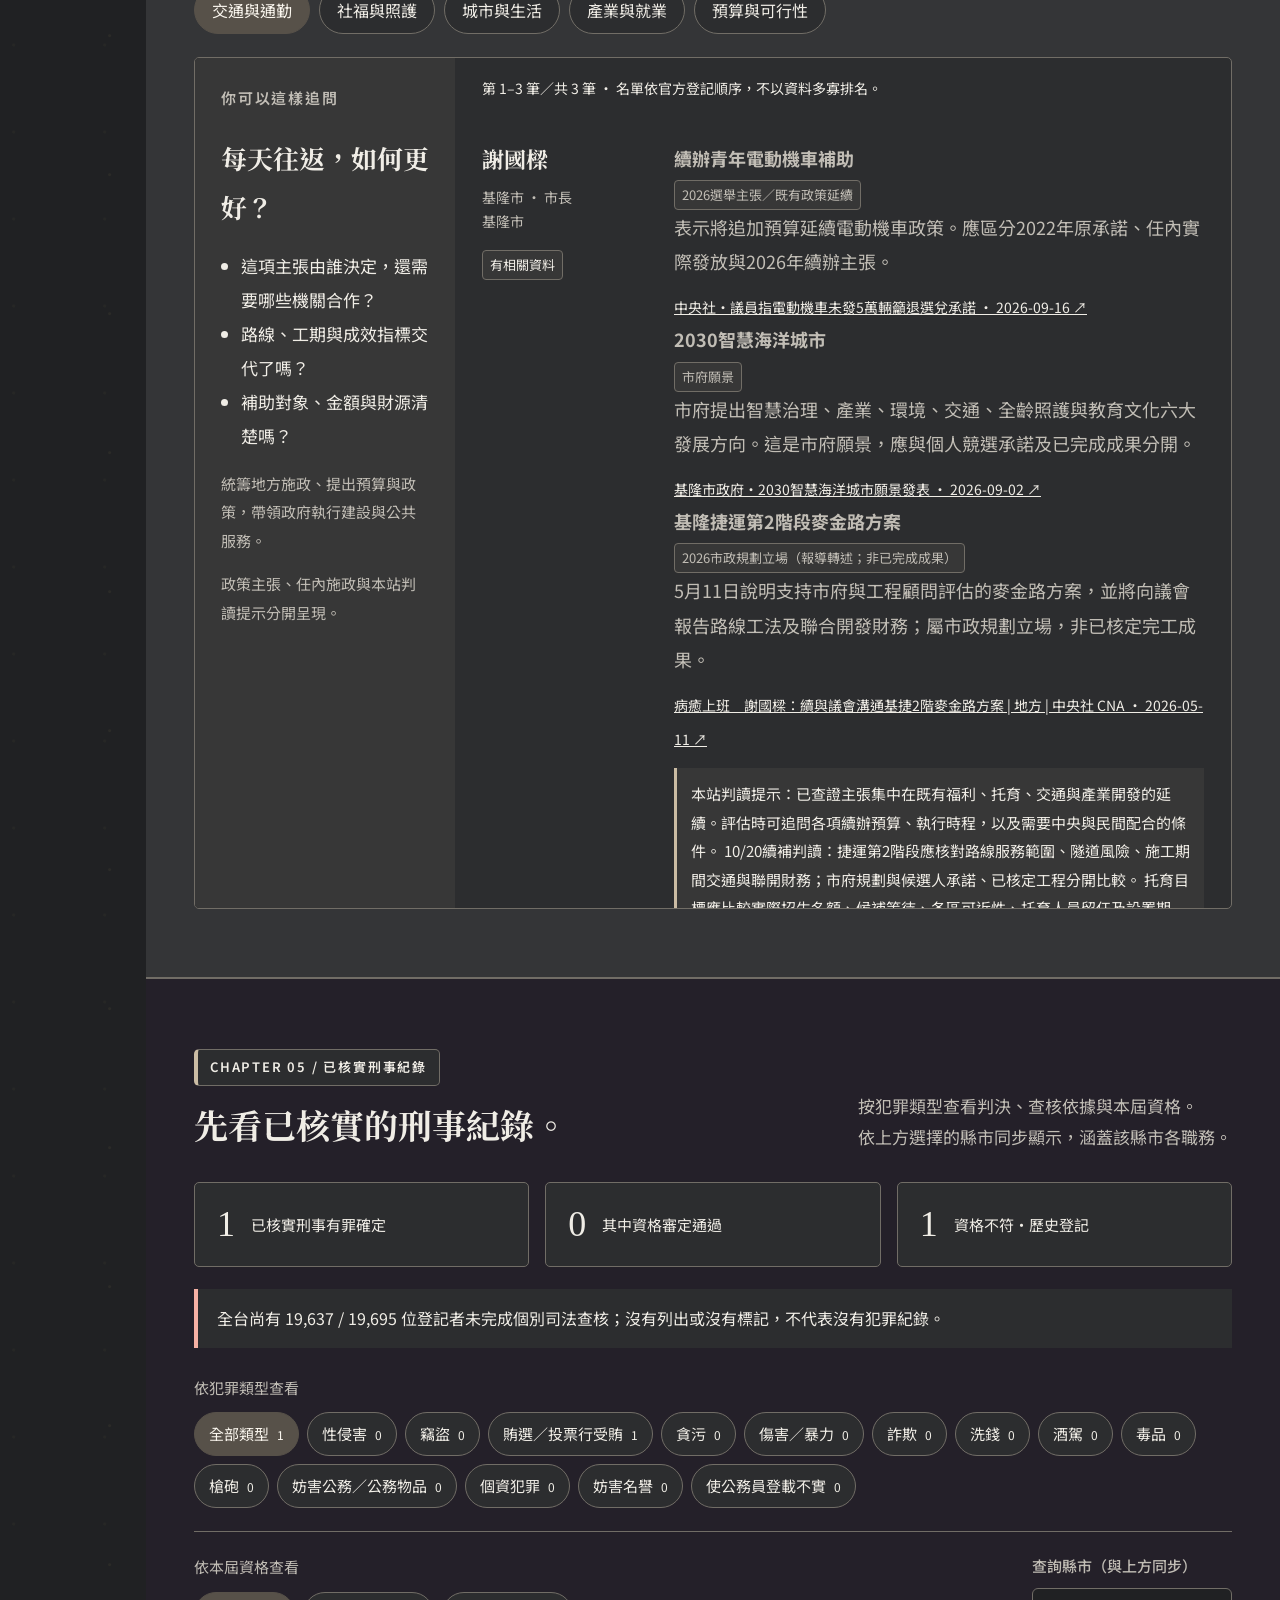
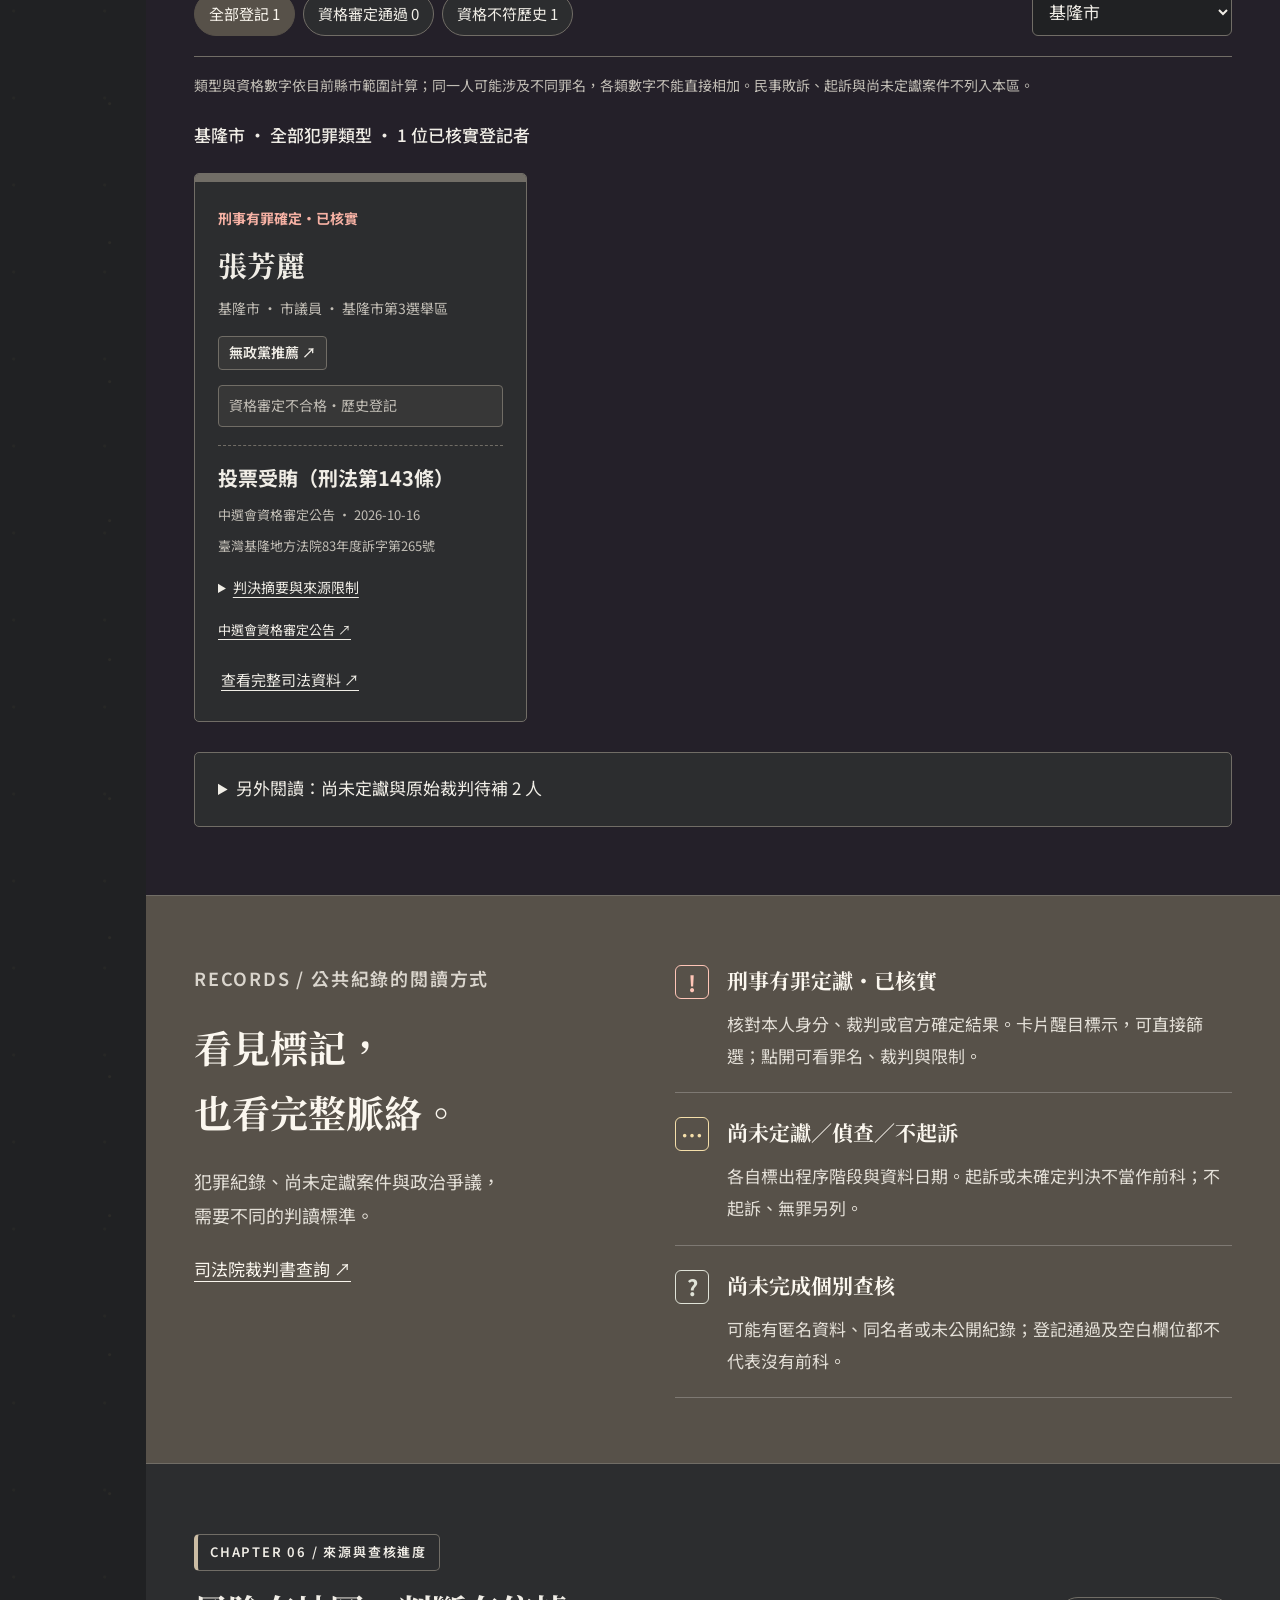
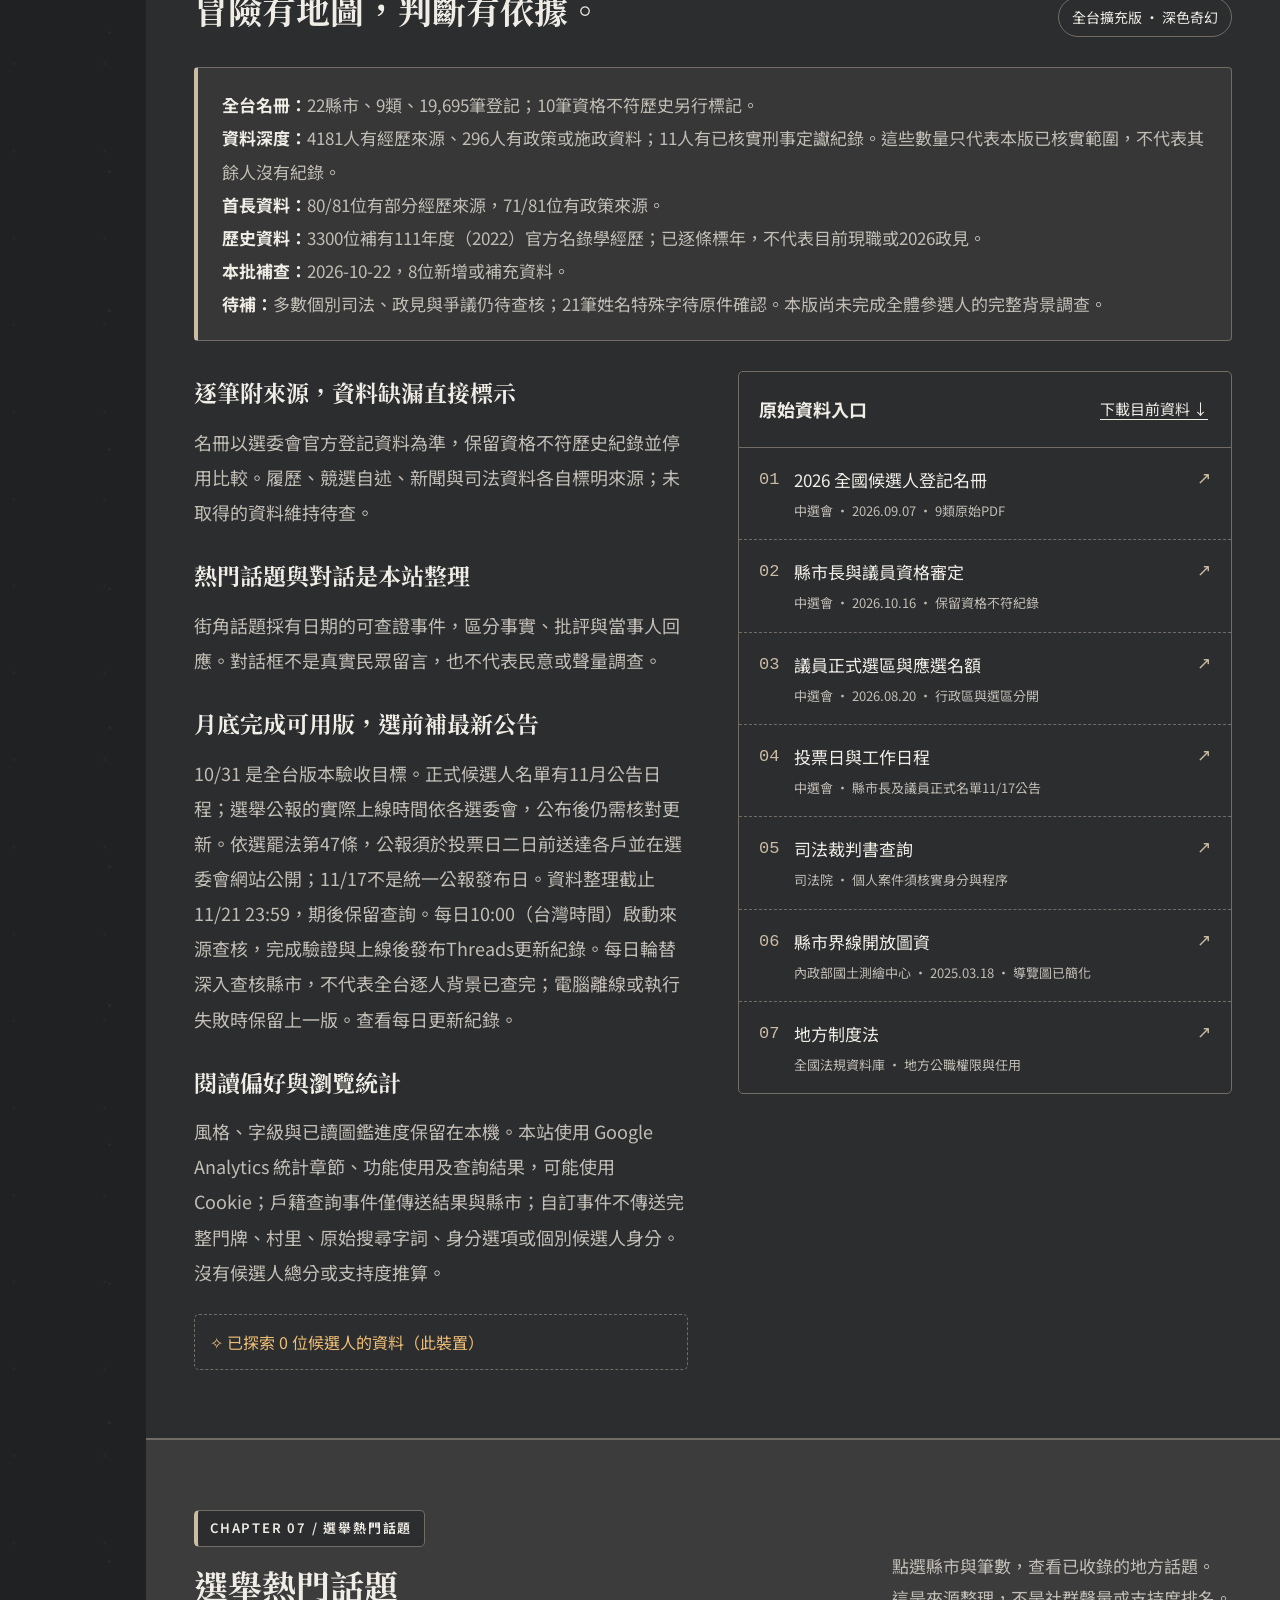
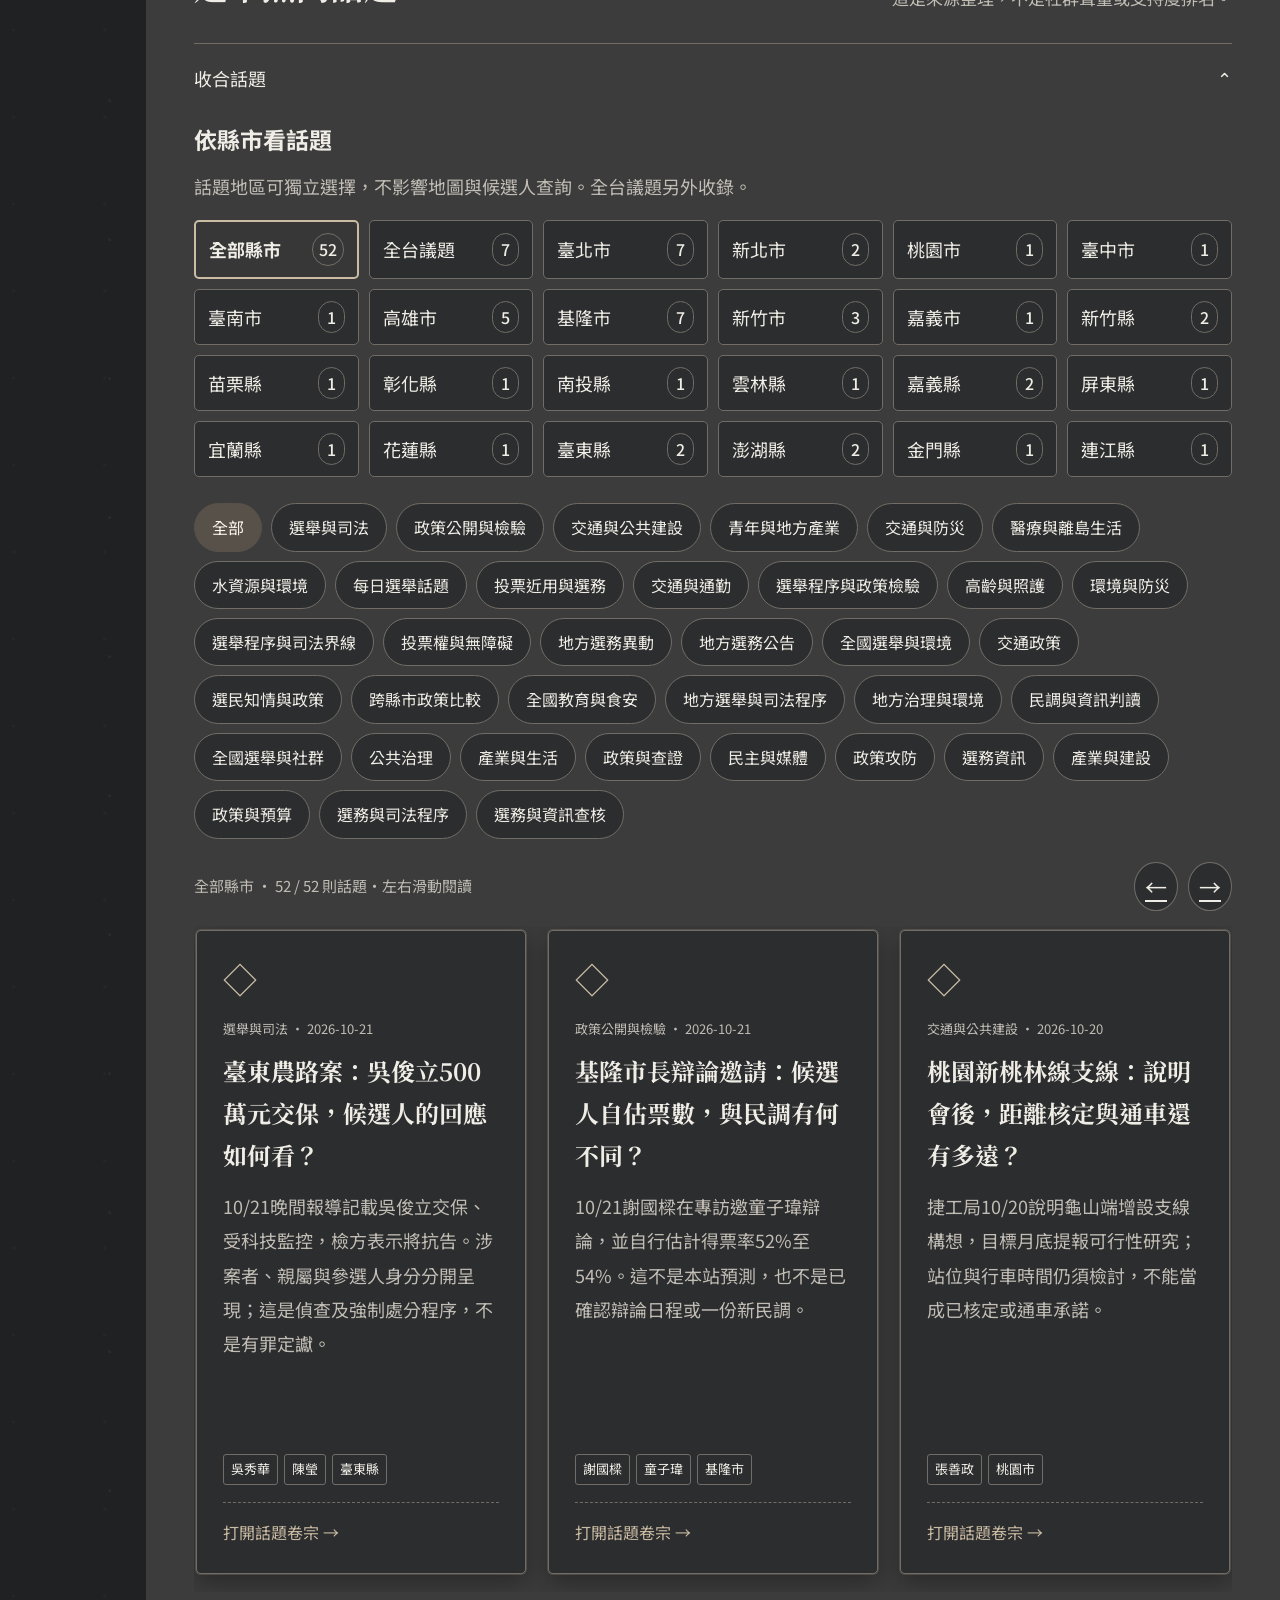
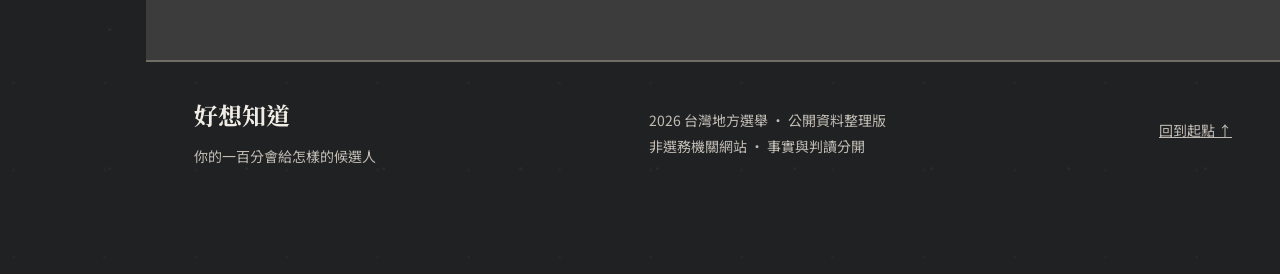
==== commit 3c99eb87: "Add sourced campaign details and open correct candidate profiles from topics" ====
--- a/index.html
+++ b/index.html
@@ -26,7 +26,7 @@
     page_referrer: analyticsReferrer()
   });
 </script>
-<link rel="stylesheet" href="themes.css?v=20261021-topic-counties"><script src="analytics.js?v=20261017-events" defer></script><script src="main.js?v=20261021-topic-counties" defer></script><style>.policy-item .policy-person-meta{font-size:14px;line-height:1.7;margin:8px 0 12px}.policy-scope-summary{font-size:14px;line-height:1.8;padding-top:18px}.policy-pagination{flex-wrap:wrap;margin-block:22px}.policy-pagination span{white-space:nowrap}@media(min-width:701px){.policy-item{grid-template-columns:minmax(130px,170px) minmax(0,1fr)}}@media(max-width:700px){.policy-item>div:first-child{flex-wrap:wrap}.policy-person-meta{flex-basis:100%;margin:0}.policy-pagination{gap:10px}}</style>
+<link rel="stylesheet" href="themes.css?v=20261021-topic-counties"><script src="analytics.js?v=20261017-events" defer></script><script src="main.js?v=20261022-topic-profiles" defer></script><style>.policy-item .policy-person-meta{font-size:14px;line-height:1.7;margin:8px 0 12px}.policy-scope-summary{font-size:14px;line-height:1.8;padding-top:18px}.policy-pagination{flex-wrap:wrap;margin-block:22px}.policy-pagination span{white-space:nowrap}@media(min-width:701px){.policy-item{grid-template-columns:minmax(130px,170px) minmax(0,1fr)}}@media(max-width:700px){.policy-item>div:first-child{flex-wrap:wrap}.policy-person-meta{flex-basis:100%;margin:0}.policy-pagination{gap:10px}}</style>
 </head>
 <body><dialog class="intro-overlay" id="opening-intro" aria-label="一票，打開一座城市，城市主題開場動畫" open><video id="intro-film" autoplay muted playsinline preload="auto" poster="assets/city-motion-rich.jpg?v=end-title-20261017" aria-label="一票，打開一座城市，20秒城市主題開場動畫"><source src="assets/city-motion-rich.mp4?v=end-title-20261017" type="video/mp4"></video><form method="dialog" class="intro-skip-form"><button class="intro-control" id="skip-intro" autofocus>跳過動畫 →</button></form><div class="intro-playback"><button class="intro-control" id="pause-intro">暫停動畫</button><button class="intro-control" id="sound-intro" aria-pressed="false">開啟聲音</button></div></dialog><noscript><style>#opening-intro{display:none}</style></noscript><a class="skip" href="#directory">跳到候選人圖鑑</a>
 <header class="site-header"><div class="header-inner"><a class="brand" href="#"><span class="brand-mark" aria-hidden="true">✧</span><span>好想知道<small>2026 · 公民冒險指南</small></span></a><nav aria-label="主選單"><a href="#atlas">冒險地圖</a><a href="#directory">候選人圖鑑</a><a href="#judicial-records">刑事紀錄</a><a href="#hot-topics">熱門話題</a><a href="#method">資料卷宗</a></nav><button class="font-control" id="font-control" aria-pressed="false" title="放大閱讀字體">A＋</button></div></header><nav class="chapter-dock" aria-label="章節快速跳轉"><p class="chapter-dock-heading">CHAPTER INDEX</p><ol class="chapter-links"><li><a href="#coordinates" aria-label="CHAPTER 01 / 選擇你的座標" aria-current="location"><span>CHAPTER <b>01</b></span><strong>選擇座標</strong></a></li><li><a href="#ballot" aria-label="CHAPTER 02 / 認識你的選票"><span>CHAPTER <b>02</b></span><strong>認識選票</strong></a></li><li><a href="#directory" aria-label="CHAPTER 03 / 候選人圖鑑"><span>CHAPTER <b>03</b></span><strong>候選人圖鑑</strong></a></li><li><a href="#perspectives" aria-label="CHAPTER 04 / 從不同角度判讀"><span>CHAPTER <b>04</b></span><strong>不同角度判讀</strong></a></li><li><a href="#judicial-records" aria-label="CHAPTER 05 / 已核實刑事紀錄"><span>CHAPTER <b>05</b></span><strong>已核實刑事紀錄</strong></a></li><li><a href="#method" aria-label="CHAPTER 06 / 來源與查核進度"><span>CHAPTER <b>06</b></span><strong>來源與查核</strong></a></li><li><a href="#hot-topics" aria-label="CHAPTER 07 / 選舉熱門話題"><span>CHAPTER <b>07</b></span><strong>選舉熱門話題</strong></a></li></ol></nav>
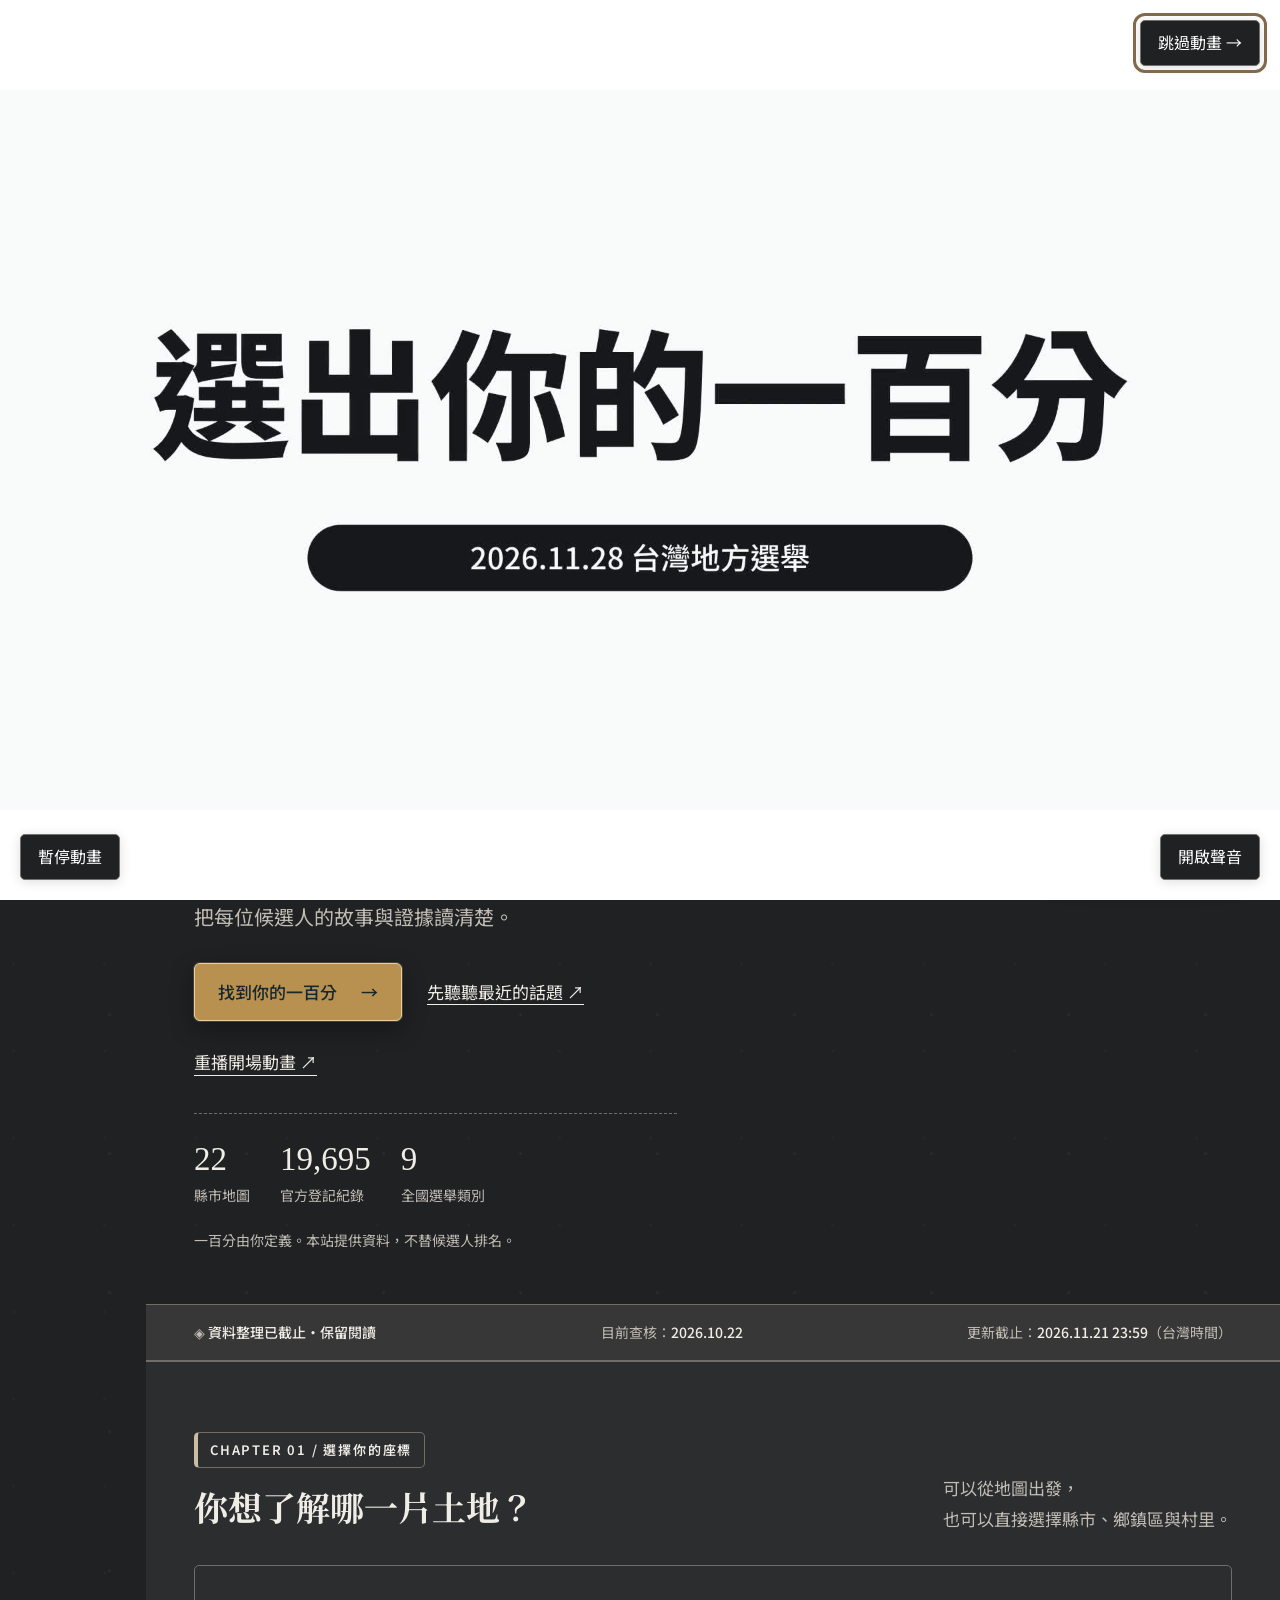
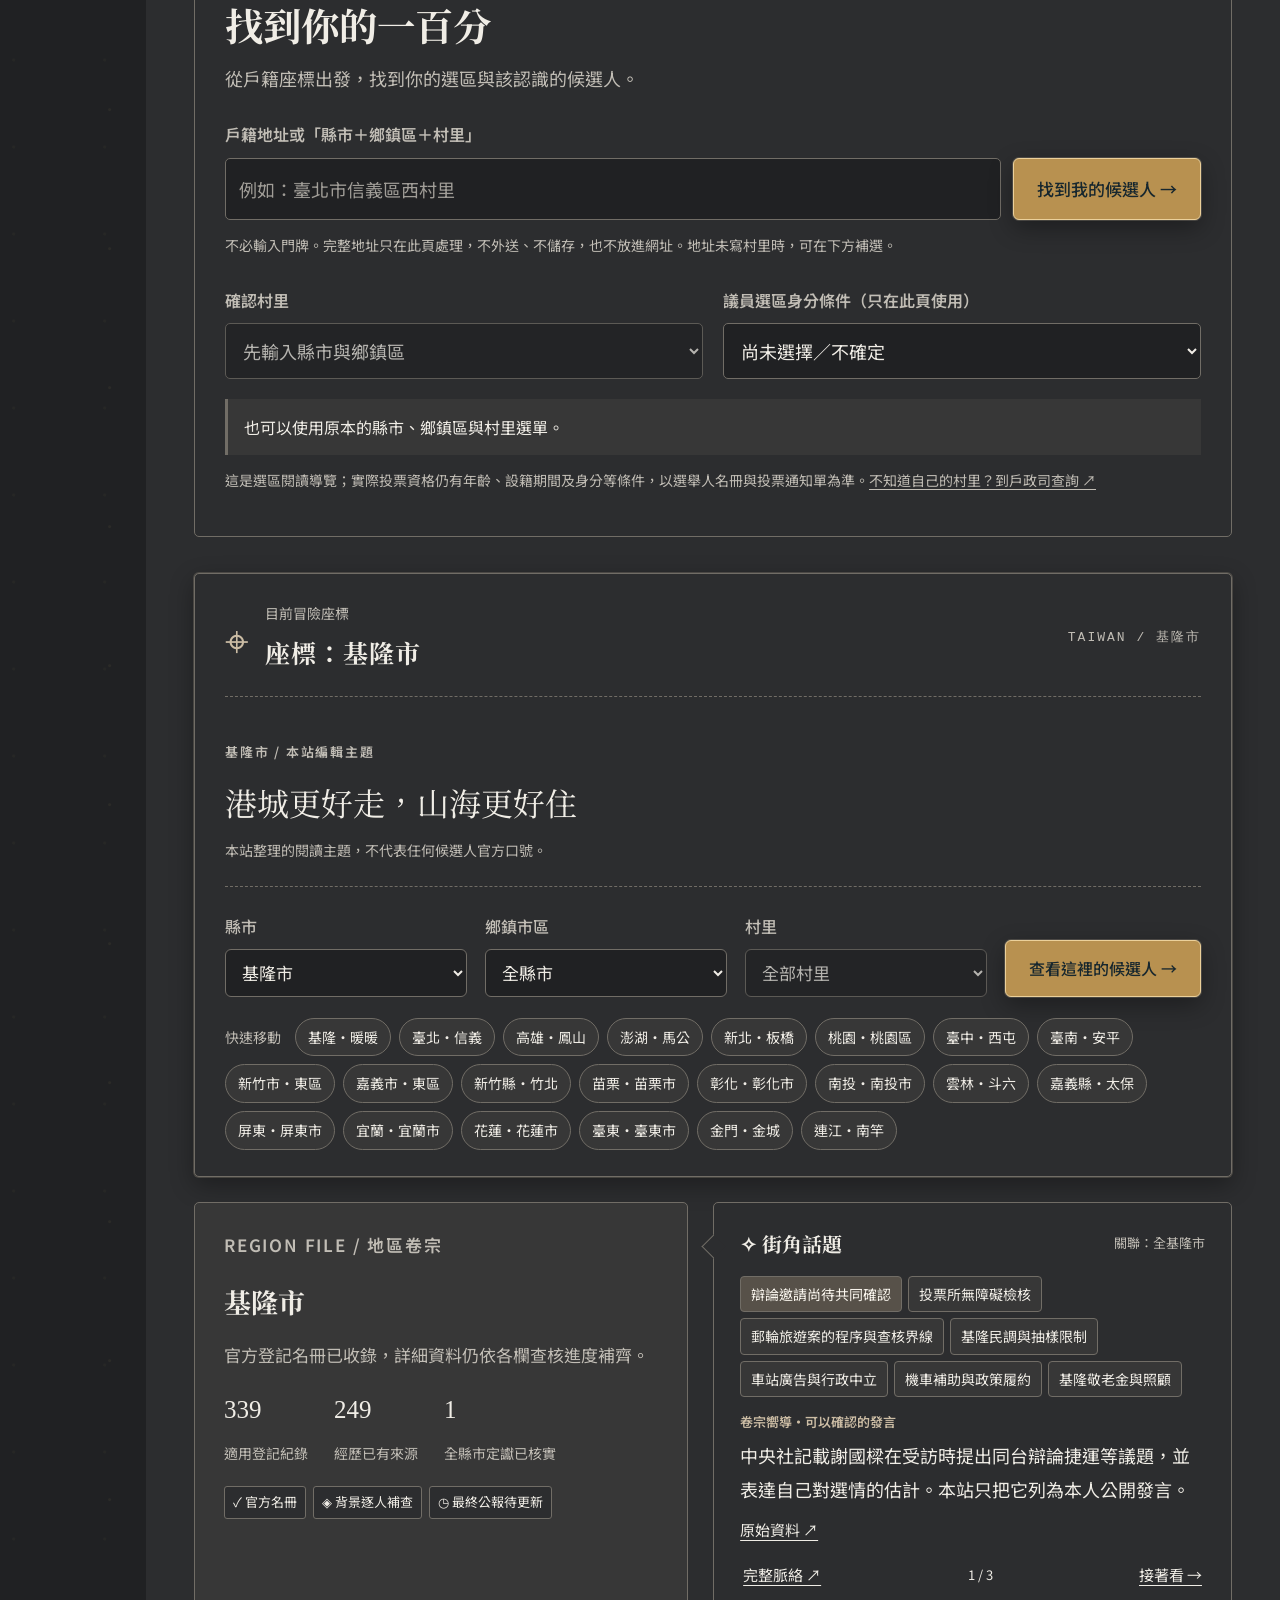
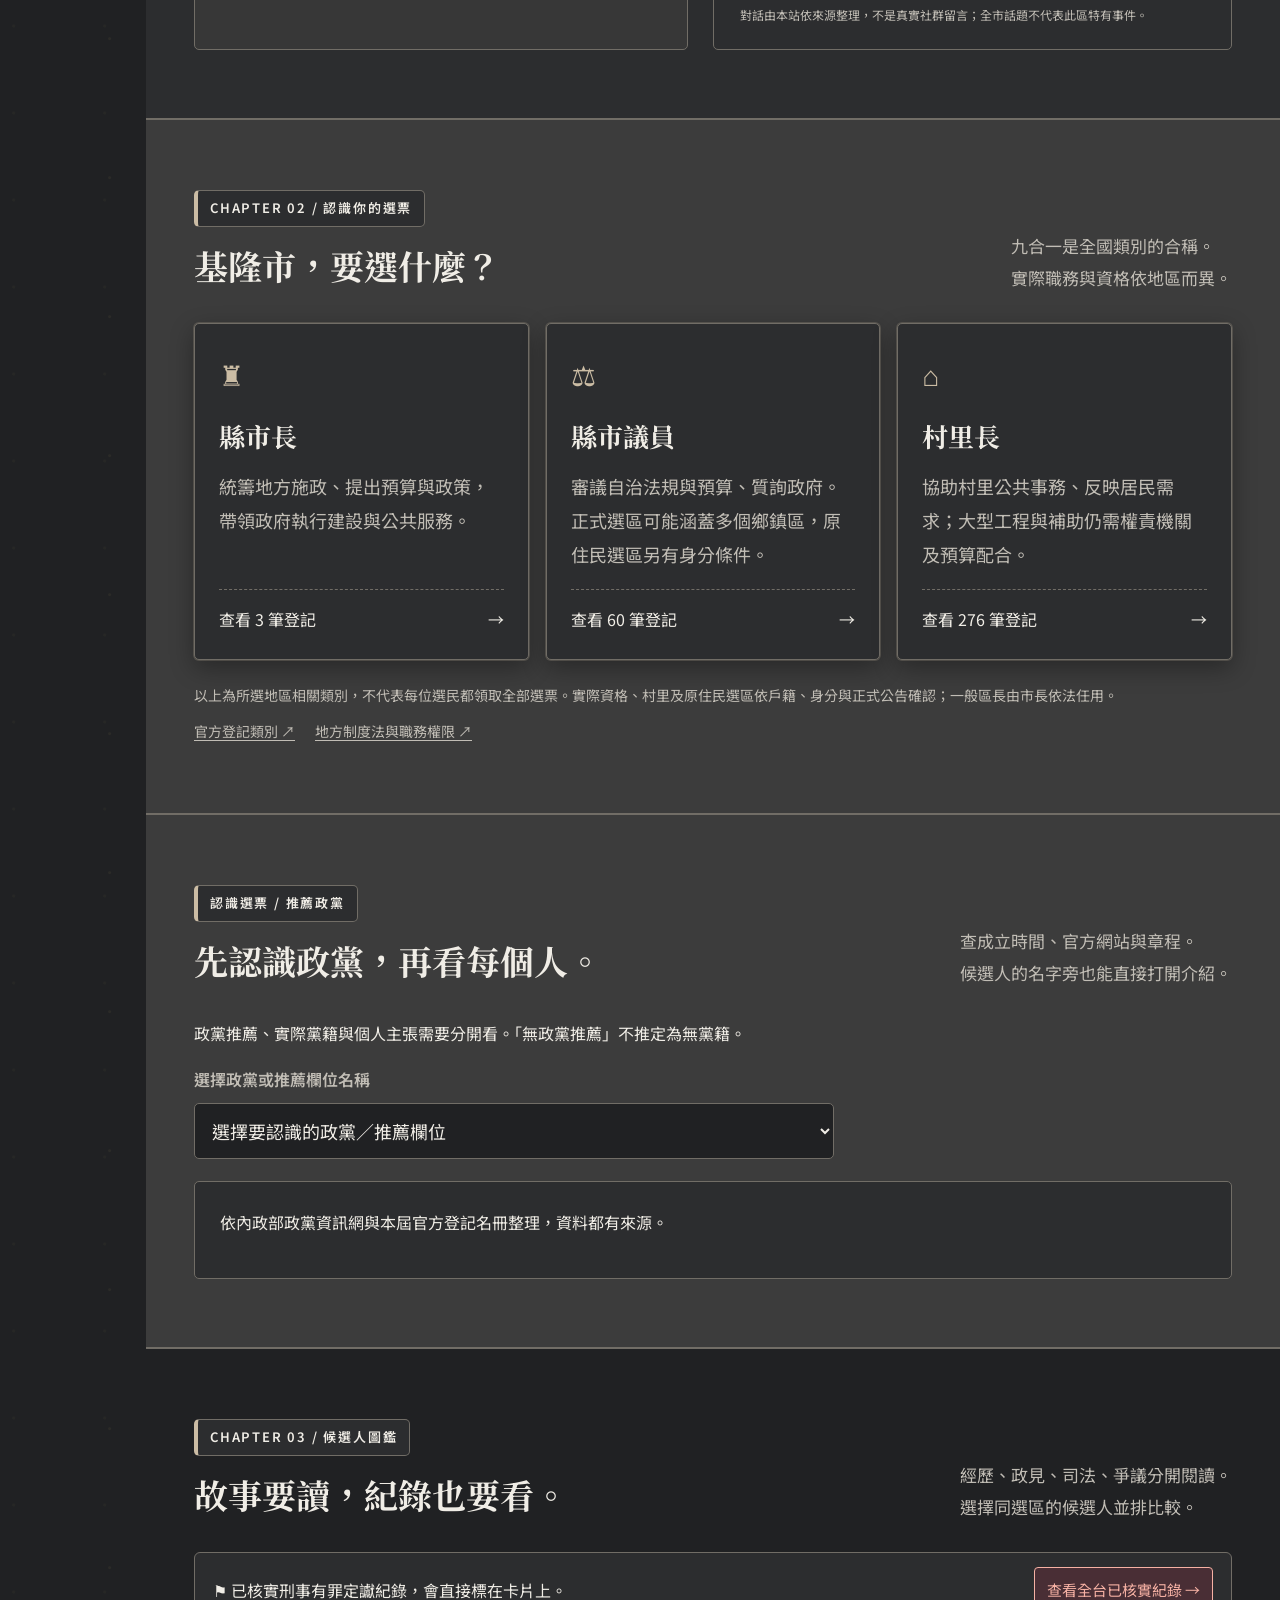
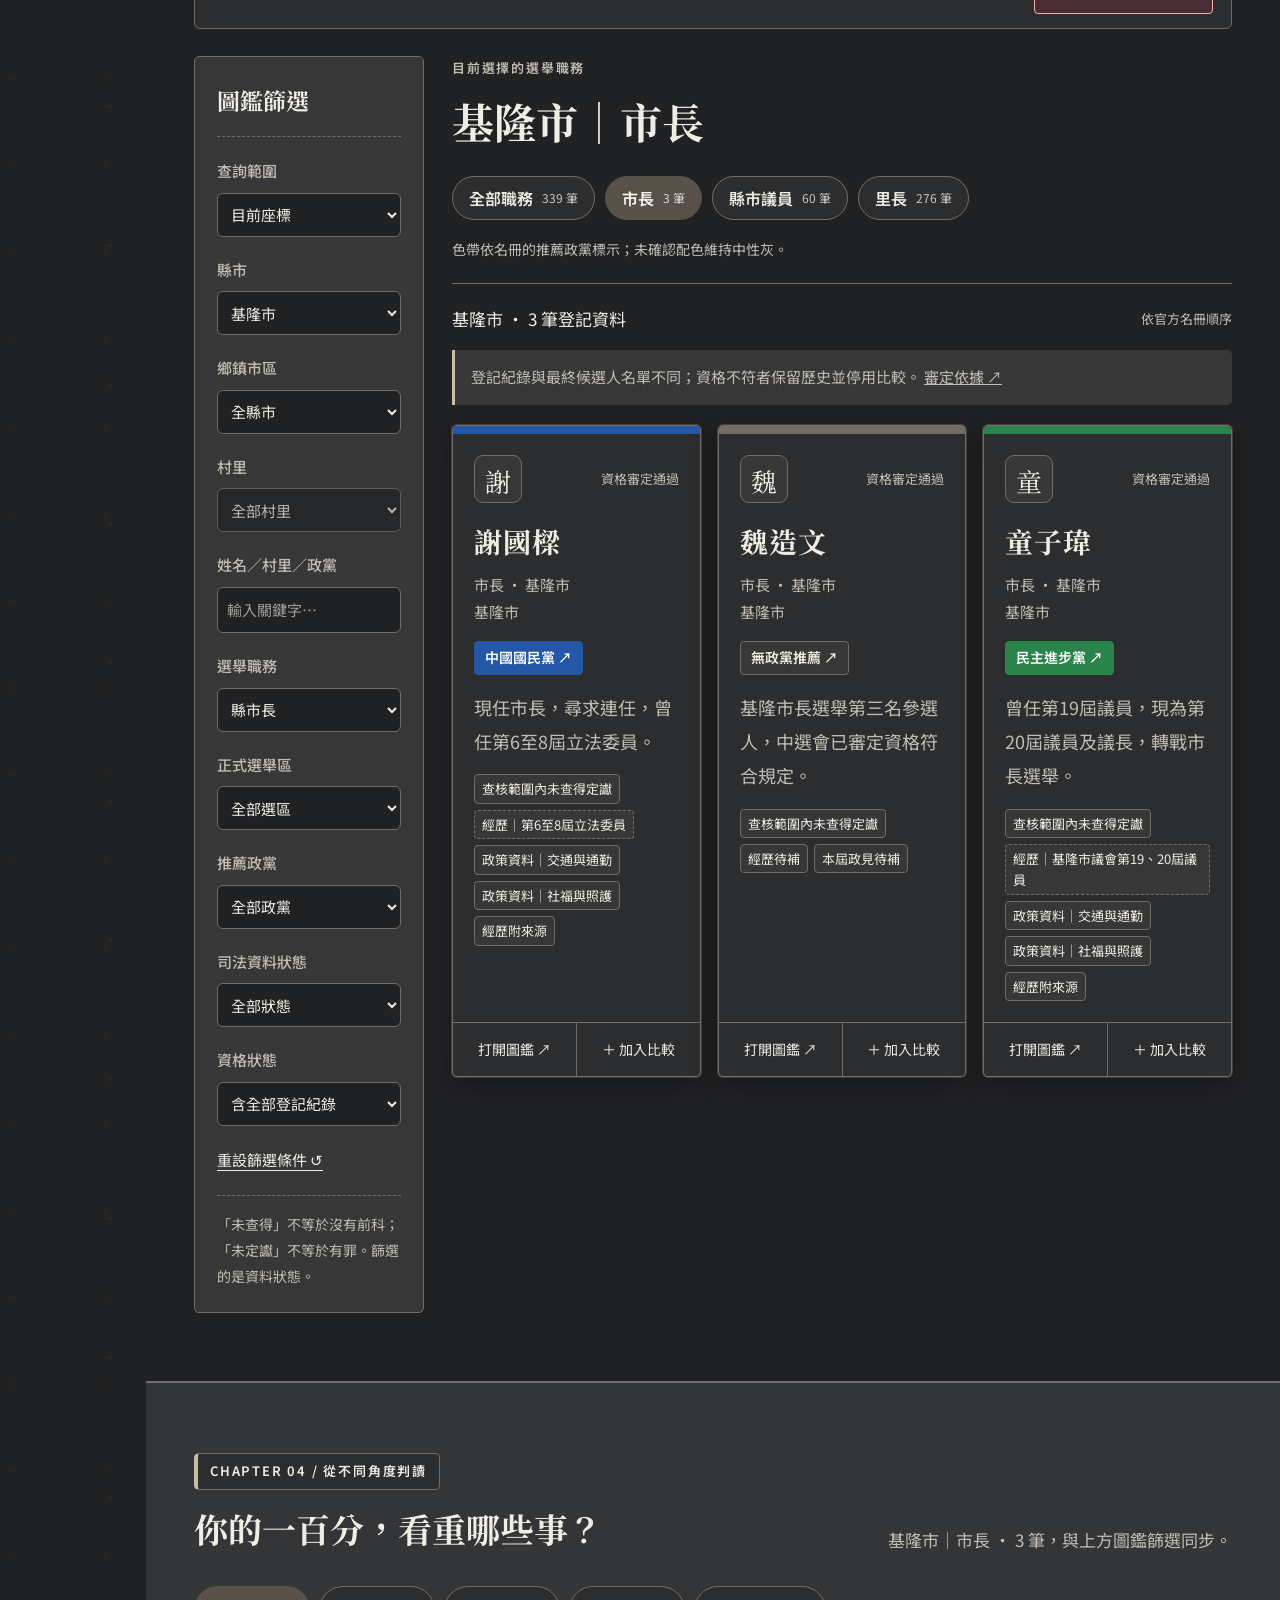
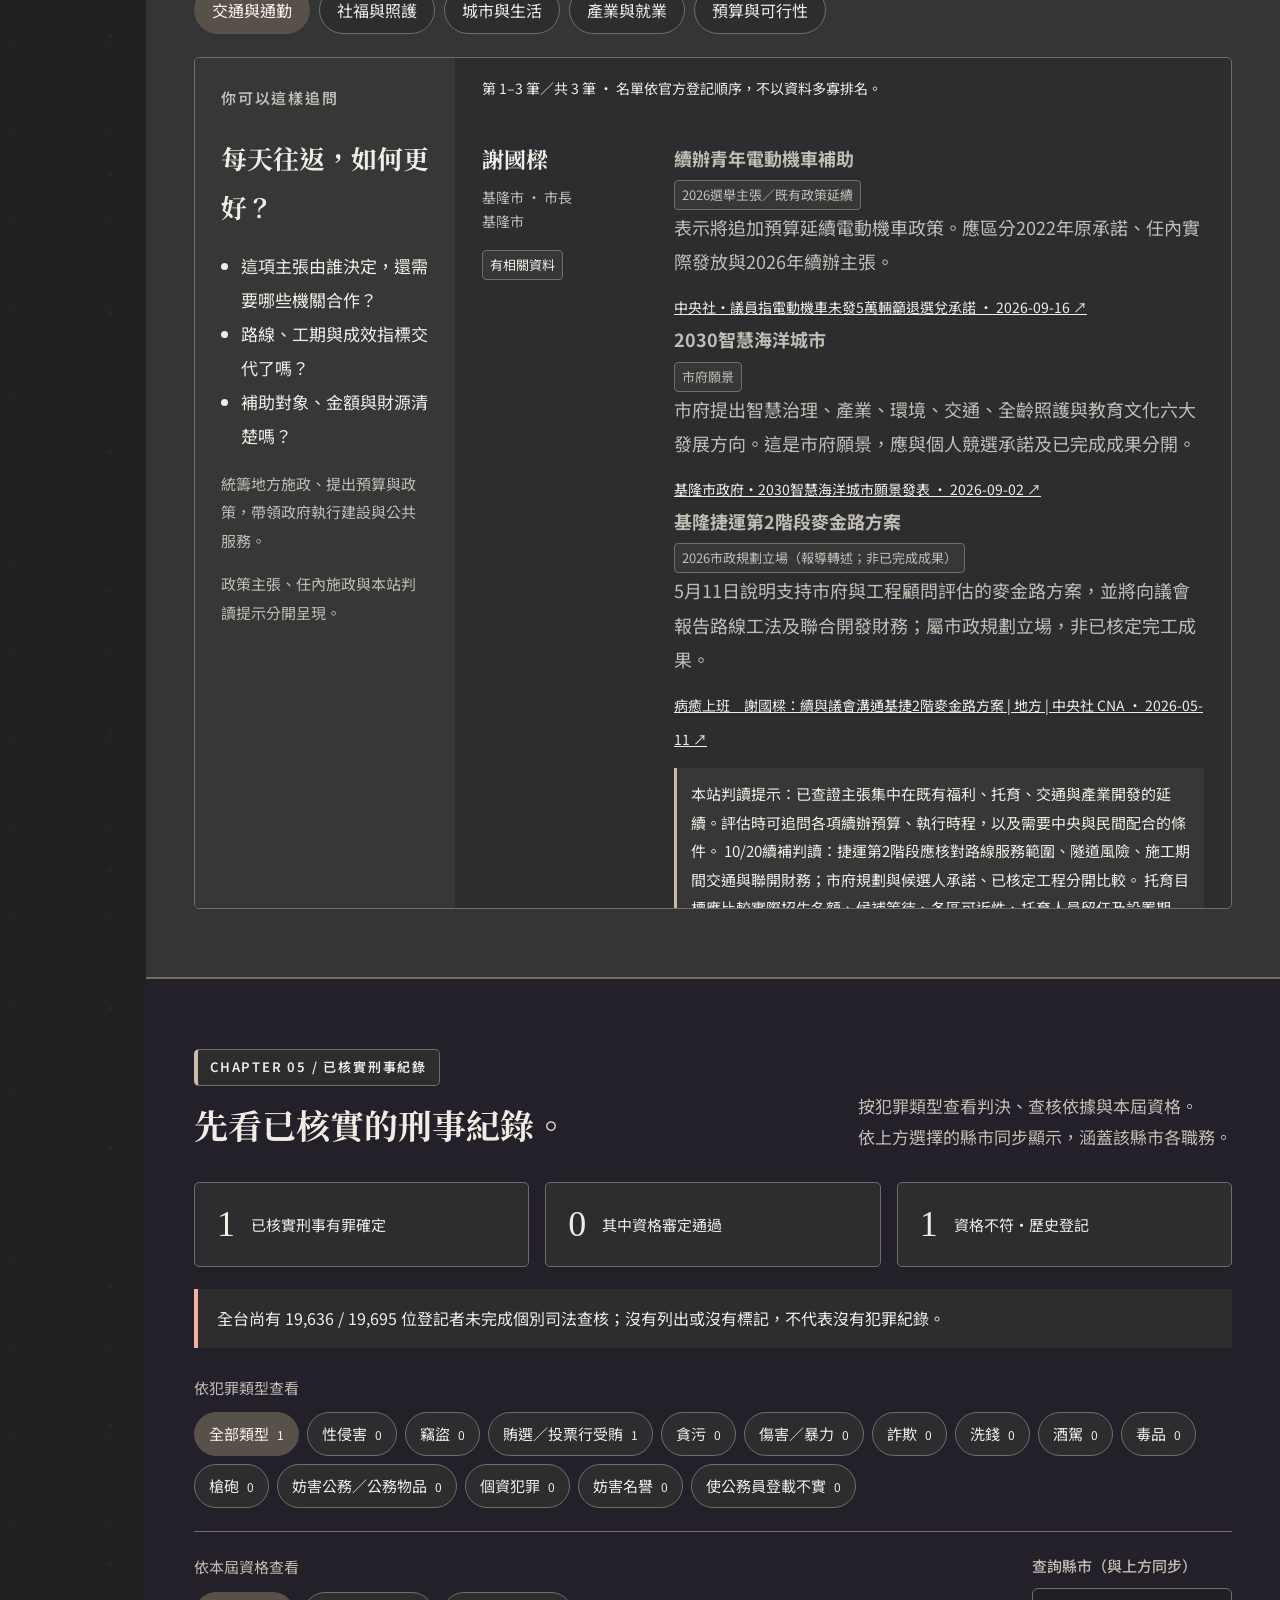
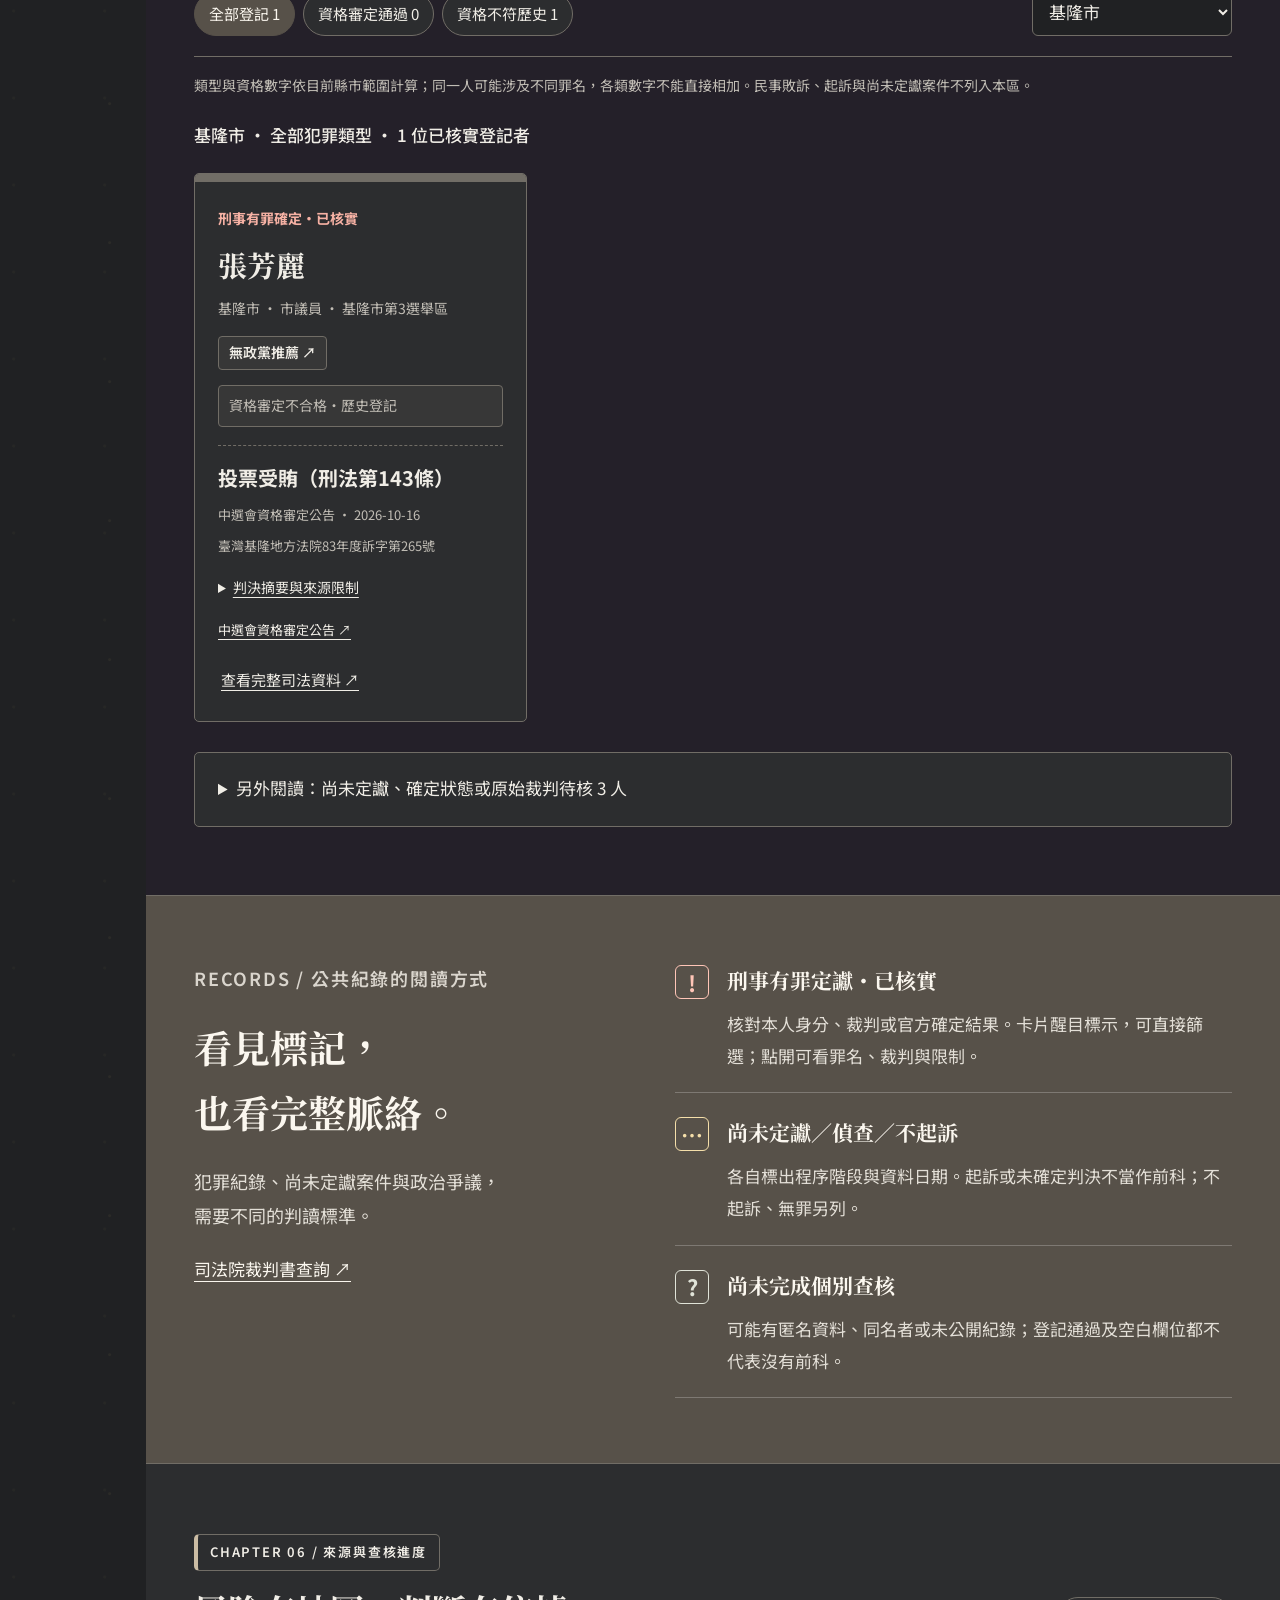
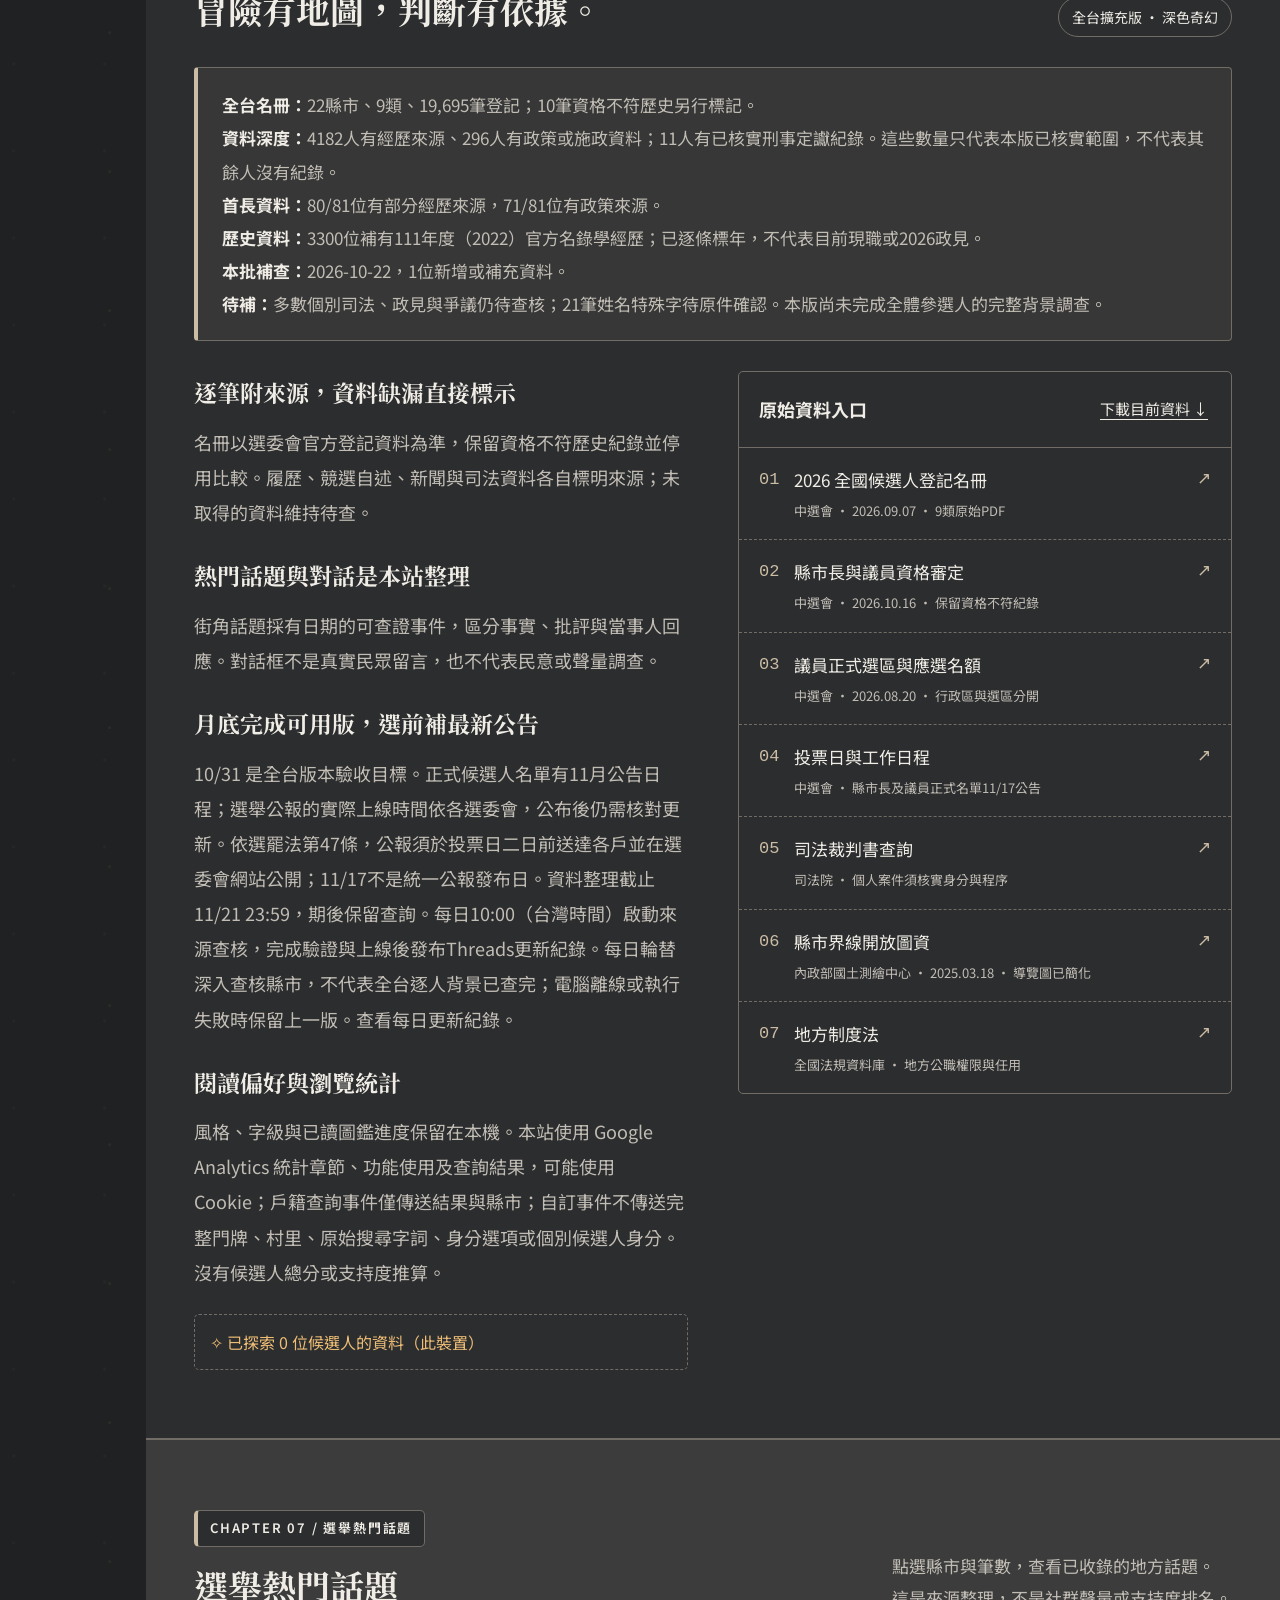
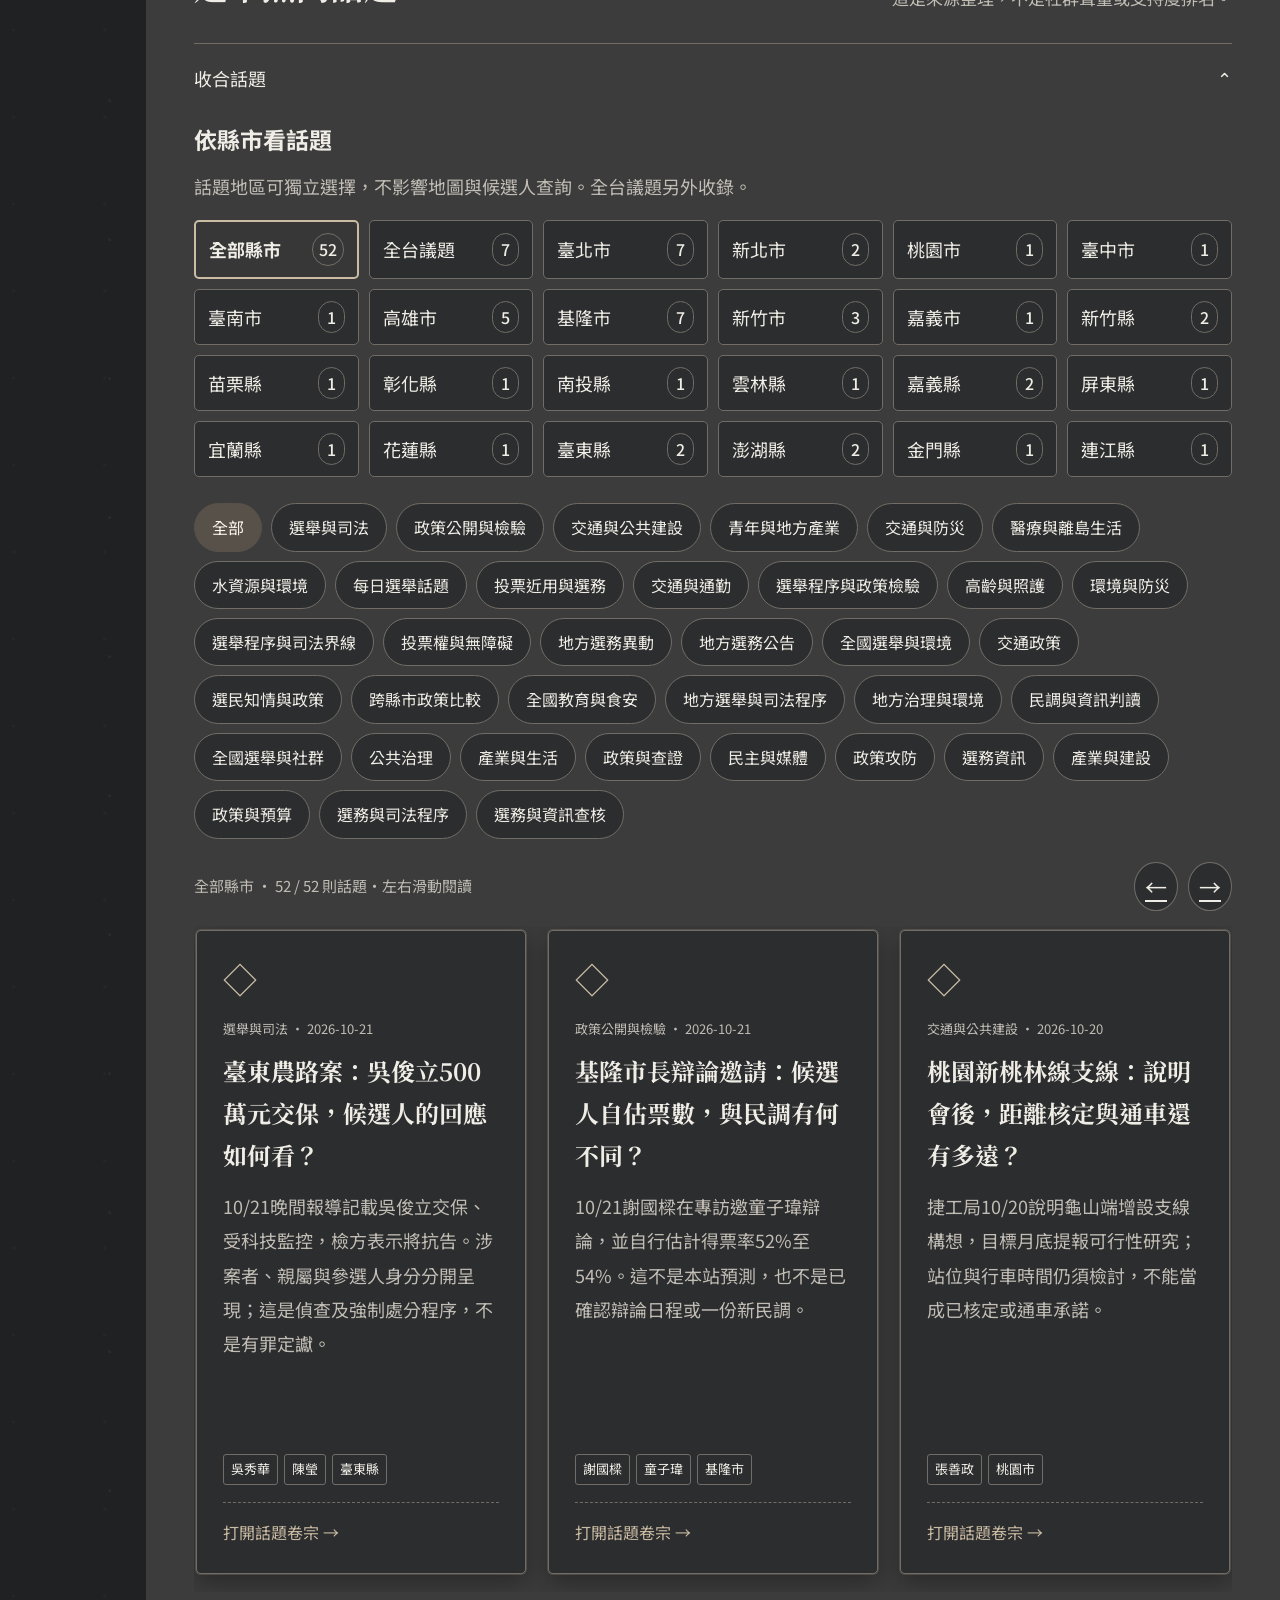
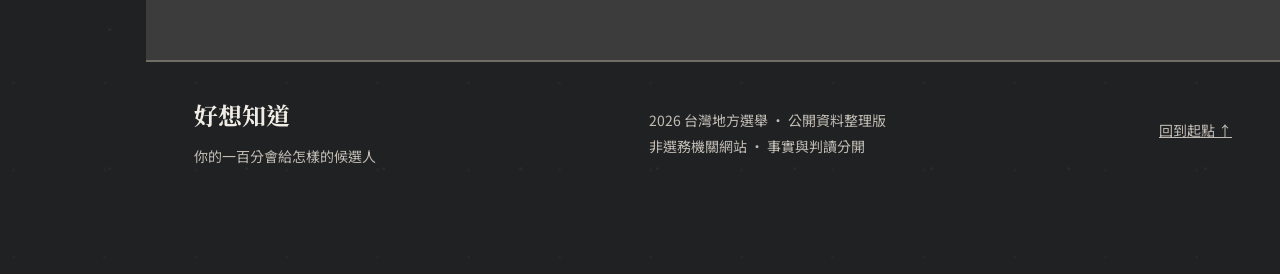
==== commit 89799f2b: "Distinguish reviewed judgments with unverified finality from confirmed convictions" ====
--- a/index.html
+++ b/index.html
@@ -26,7 +26,7 @@
     page_referrer: analyticsReferrer()
   });
 </script>
-<link rel="stylesheet" href="themes.css?v=20261021-topic-counties"><script src="analytics.js?v=20261017-events" defer></script><script src="main.js?v=20261022-topic-profiles" defer></script><style>.policy-item .policy-person-meta{font-size:14px;line-height:1.7;margin:8px 0 12px}.policy-scope-summary{font-size:14px;line-height:1.8;padding-top:18px}.policy-pagination{flex-wrap:wrap;margin-block:22px}.policy-pagination span{white-space:nowrap}@media(min-width:701px){.policy-item{grid-template-columns:minmax(130px,170px) minmax(0,1fr)}}@media(max-width:700px){.policy-item>div:first-child{flex-wrap:wrap}.policy-person-meta{flex-basis:100%;margin:0}.policy-pagination{gap:10px}}</style>
+<link rel="stylesheet" href="themes.css?v=20261021-topic-counties"><script src="analytics.js?v=20261017-events" defer></script><script src="main.js?v=20261022-judgment-finality" defer></script><style>.policy-item .policy-person-meta{font-size:14px;line-height:1.7;margin:8px 0 12px}.policy-scope-summary{font-size:14px;line-height:1.8;padding-top:18px}.policy-pagination{flex-wrap:wrap;margin-block:22px}.policy-pagination span{white-space:nowrap}@media(min-width:701px){.policy-item{grid-template-columns:minmax(130px,170px) minmax(0,1fr)}}@media(max-width:700px){.policy-item>div:first-child{flex-wrap:wrap}.policy-person-meta{flex-basis:100%;margin:0}.policy-pagination{gap:10px}}</style>
 </head>
 <body><dialog class="intro-overlay" id="opening-intro" aria-label="一票，打開一座城市，城市主題開場動畫" open><video id="intro-film" autoplay muted playsinline preload="auto" poster="assets/city-motion-rich.jpg?v=end-title-20261017" aria-label="一票，打開一座城市，20秒城市主題開場動畫"><source src="assets/city-motion-rich.mp4?v=end-title-20261017" type="video/mp4"></video><form method="dialog" class="intro-skip-form"><button class="intro-control" id="skip-intro" autofocus>跳過動畫 →</button></form><div class="intro-playback"><button class="intro-control" id="pause-intro">暫停動畫</button><button class="intro-control" id="sound-intro" aria-pressed="false">開啟聲音</button></div></dialog><noscript><style>#opening-intro{display:none}</style></noscript><a class="skip" href="#directory">跳到候選人圖鑑</a>
 <header class="site-header"><div class="header-inner"><a class="brand" href="#"><span class="brand-mark" aria-hidden="true">✧</span><span>好想知道<small>2026 · 公民冒險指南</small></span></a><nav aria-label="主選單"><a href="#atlas">冒險地圖</a><a href="#directory">候選人圖鑑</a><a href="#judicial-records">刑事紀錄</a><a href="#hot-topics">熱門話題</a><a href="#method">資料卷宗</a></nav><button class="font-control" id="font-control" aria-pressed="false" title="放大閱讀字體">A＋</button></div></header><nav class="chapter-dock" aria-label="章節快速跳轉"><p class="chapter-dock-heading">CHAPTER INDEX</p><ol class="chapter-links"><li><a href="#coordinates" aria-label="CHAPTER 01 / 選擇你的座標" aria-current="location"><span>CHAPTER <b>01</b></span><strong>選擇座標</strong></a></li><li><a href="#ballot" aria-label="CHAPTER 02 / 認識你的選票"><span>CHAPTER <b>02</b></span><strong>認識選票</strong></a></li><li><a href="#directory" aria-label="CHAPTER 03 / 候選人圖鑑"><span>CHAPTER <b>03</b></span><strong>候選人圖鑑</strong></a></li><li><a href="#perspectives" aria-label="CHAPTER 04 / 從不同角度判讀"><span>CHAPTER <b>04</b></span><strong>不同角度判讀</strong></a></li><li><a href="#judicial-records" aria-label="CHAPTER 05 / 已核實刑事紀錄"><span>CHAPTER <b>05</b></span><strong>已核實刑事紀錄</strong></a></li><li><a href="#method" aria-label="CHAPTER 06 / 來源與查核進度"><span>CHAPTER <b>06</b></span><strong>來源與查核</strong></a></li><li><a href="#hot-topics" aria-label="CHAPTER 07 / 選舉熱門話題"><span>CHAPTER <b>07</b></span><strong>選舉熱門話題</strong></a></li></ol></nav>
@@ -38,9 +38,9 @@
 <section class="ballot-section section" id="ballot"><div class="wrap"><div class="section-heading"><div><p class="eyebrow">CHAPTER 02 / 認識你的選票</p><h2 id="ballot-title">這個座標，要選什麼？</h2></div><p>九合一是全國類別的合稱。<br>實際職務與資格依地區而異。</p></div><div id="ballot-grid" class="ballot-grid"></div><div class="source-note"><p id="ballot-note"></p><a href="https://web.cec.gov.tw/central/article/64709" target="_blank" rel="noopener noreferrer">官方登記類別 ↗</a><a href="https://law.moj.gov.tw/LawClass/LawAll.aspx?pcode=A0040003" target="_blank" rel="noopener noreferrer">地方制度法與職務權限 ↗</a></div></div></section>
 <section class="party-guide section" id="party-guide" aria-labelledby="party-guide-title"><div class="wrap"><div class="section-heading"><div><p class="eyebrow">認識選票 / 推薦政黨</p><h2 id="party-guide-title">先認識政黨，再看每個人。</h2></div><p>查成立時間、官方網站與章程。<br>候選人的名字旁也能直接打開介紹。</p></div><p>政黨推薦、實際黨籍與個人主張需要分開看。「無政黨推薦」不推定為無黨籍。</p><label for="party-intro-select">選擇政黨或推薦欄位名稱</label><select id="party-intro-select"><option value="">正在整理政黨資料…</option></select><div id="party-intro-card" class="party-intro-card"><p>依內政部政黨資訊網與本屆官方登記名冊整理，資料都有來源。</p></div></div></section>
 
-<section class="section chapter-block" id="directory"><div class="wrap"><div class="section-heading"><div><p class="eyebrow">CHAPTER 03 / 候選人圖鑑</p><h2>故事要讀，紀錄也要看。</h2></div><p>經歷、政見、司法、爭議分開閱讀。<br>選擇同選區的候選人並排比較。</p></div><div class="judicial-shortcut"><span>⚑ 已核實刑事有罪定讞紀錄，會直接標在卡片上。</span><button id="show-national-convictions">查看全台已核實紀錄 →</button></div><div class="directory-layout"><aside class="filter-panel"><h3>圖鑑篩選</h3><label for="scope">查詢範圍</label><select id="scope"><option value="county">目前座標</option><option value="national">全台灣</option></select><label for="directory-county">縣市</label><select id="directory-county"><option value="基隆市">基隆市</option></select><label for="directory-town">鄉鎮市區</label><select id="directory-town"><option value="">全縣市</option></select><label for="directory-village">村里</label><select id="directory-village" disabled><option value="">全部村里</option></select><label for="search">姓名／村里／政黨</label><input id="search" type="search" placeholder="輸入關鍵字…" autocomplete="off"><label for="office">選舉職務</label><select id="office"><option value="mayor">縣市長</option></select><label for="constituency">正式選舉區</label><select id="constituency"><option value="">全部選區</option></select><label for="party">推薦政黨</label><select id="party"><option value="">全部政黨</option></select><label for="judicial-filter">司法資料狀態</label><select id="judicial-filter"><option value="">全部狀態</option><option value="confirmed_conviction">刑事有罪定讞・已核實</option><option value="reported_conviction">刑事紀錄報導・原始裁判待補</option><option value="non_final">有尚未定讞案件資料</option><option value="searched_no_verified_conviction">已研究・未查得已核實定讞</option><option value="not_checked">尚未完成個別查核</option></select><label for="eligibility-filter">資格狀態</label><select id="eligibility-filter"><option value="">含全部登記紀錄</option><option value="not_ineligible">排除資格不符歷史</option><option value="eligible">資格審定通過</option><option value="ineligible">資格不符・歷史登記</option><option value="unknown">審定結果尚未核實</option></select><button id="reset-filters" class="text-button">重設篩選條件 ↺</button><p class="filter-note">「未查得」不等於沒有前科；「未定讞」不等於有罪。篩選的是資料狀態。</p></aside><div><div class="directory-selection"><p class="eyebrow">目前選擇的選舉職務</p><h3 id="directory-selection-title" aria-live="polite" aria-atomic="true">基隆市｜市長</h3><div id="directory-office-shortcuts" class="directory-office-shortcuts" role="group" aria-label="快速切換選舉職務"></div><p class="party-color-note">色帶依名冊的推薦政黨標示；未確認配色維持中性灰。</p></div><div id="constituency-guide" class="constituency-guide" aria-live="polite"></div><div class="results-top"><p id="results-count" role="status">正在讀取名冊…</p><span>依官方名冊順序</span></div><div class="inline-notice" id="directory-notice"></div><div id="candidate-grid" class="candidate-grid"></div><div id="pagination" class="pagination" aria-label="候選人分頁"></div></div></div></div></section>
+<section class="section chapter-block" id="directory"><div class="wrap"><div class="section-heading"><div><p class="eyebrow">CHAPTER 03 / 候選人圖鑑</p><h2>故事要讀，紀錄也要看。</h2></div><p>經歷、政見、司法、爭議分開閱讀。<br>選擇同選區的候選人並排比較。</p></div><div class="judicial-shortcut"><span>⚑ 已核實刑事有罪定讞紀錄，會直接標在卡片上。</span><button id="show-national-convictions">查看全台已核實紀錄 →</button></div><div class="directory-layout"><aside class="filter-panel"><h3>圖鑑篩選</h3><label for="scope">查詢範圍</label><select id="scope"><option value="county">目前座標</option><option value="national">全台灣</option></select><label for="directory-county">縣市</label><select id="directory-county"><option value="基隆市">基隆市</option></select><label for="directory-town">鄉鎮市區</label><select id="directory-town"><option value="">全縣市</option></select><label for="directory-village">村里</label><select id="directory-village" disabled><option value="">全部村里</option></select><label for="search">姓名／村里／政黨</label><input id="search" type="search" placeholder="輸入關鍵字…" autocomplete="off"><label for="office">選舉職務</label><select id="office"><option value="mayor">縣市長</option></select><label for="constituency">正式選舉區</label><select id="constituency"><option value="">全部選區</option></select><label for="party">推薦政黨</label><select id="party"><option value="">全部政黨</option></select><label for="judicial-filter">司法資料狀態</label><select id="judicial-filter"><option value="">全部狀態</option><option value="confirmed_conviction">刑事有罪定讞・已核實</option><option value="reported_conviction">刑事紀錄報導・原始裁判待補</option><option value="judgment_finality_unverified">已讀刑事判決・確定狀態待核</option><option value="non_final">有尚未定讞案件資料</option><option value="searched_no_verified_conviction">已研究・未查得已核實定讞</option><option value="not_checked">尚未完成個別查核</option></select><label for="eligibility-filter">資格狀態</label><select id="eligibility-filter"><option value="">含全部登記紀錄</option><option value="not_ineligible">排除資格不符歷史</option><option value="eligible">資格審定通過</option><option value="ineligible">資格不符・歷史登記</option><option value="unknown">審定結果尚未核實</option></select><button id="reset-filters" class="text-button">重設篩選條件 ↺</button><p class="filter-note">「未查得」不等於沒有前科；「未定讞」不等於有罪。篩選的是資料狀態。</p></aside><div><div class="directory-selection"><p class="eyebrow">目前選擇的選舉職務</p><h3 id="directory-selection-title" aria-live="polite" aria-atomic="true">基隆市｜市長</h3><div id="directory-office-shortcuts" class="directory-office-shortcuts" role="group" aria-label="快速切換選舉職務"></div><p class="party-color-note">色帶依名冊的推薦政黨標示；未確認配色維持中性灰。</p></div><div id="constituency-guide" class="constituency-guide" aria-live="polite"></div><div class="results-top"><p id="results-count" role="status">正在讀取名冊…</p><span>依官方名冊順序</span></div><div class="inline-notice" id="directory-notice"></div><div id="candidate-grid" class="candidate-grid"></div><div id="pagination" class="pagination" aria-label="候選人分頁"></div></div></div></div></section>
 <section class="section chapter-block" id="perspectives"><div class="wrap"><div class="section-heading"><div><p class="eyebrow">CHAPTER 04 / 從不同角度判讀</p><h2>你的一百分，看重哪些事？</h2></div><p id="policy-county-label">與上方候選人圖鑑的縣市、職務及選區連動。<br>把承諾、財源與執行條件一起看。</p></div><div id="issue-tabs" class="issue-tabs" role="tablist" aria-label="政策議題"></div><div id="issue-panel" class="issue-panel" role="tabpanel"></div></div></section>
-<section class="section chapter-block" id="judicial-records" aria-labelledby="judicial-records-title"><div class="wrap"><div class="section-heading"><div><p class="eyebrow">CHAPTER 05 / 已核實刑事紀錄</p><h2 id="judicial-records-title">先看已核實的刑事紀錄。</h2></div><p>按犯罪類型查看判決、查核依據與本屆資格。<br>依上方選擇的縣市同步顯示，涵蓋該縣市各職務。</p></div><div class="judicial-overview" id="judicial-overview"></div><p class="judicial-coverage-note" id="judicial-coverage-note">本版尚未完成全體登記者的逐人司法查核；沒有列出，不代表沒有犯罪紀錄。</p><p class="judicial-filter-label" id="crime-category-label">依犯罪類型查看</p><div class="judicial-type-filters" id="crime-category-filters" role="group" aria-labelledby="crime-category-label"></div><div class="judicial-scope-controls"><div><p class="judicial-filter-label" id="crime-eligibility-label">依本屆資格查看</p><div class="judicial-eligibility-filters" id="crime-eligibility-filters" role="group" aria-labelledby="crime-eligibility-label"></div></div><div><label for="crime-county">查詢縣市（與上方同步）</label><select id="crime-county"><option value="">全部縣市</option></select></div></div><p class="judicial-filter-note">類型與資格數字依目前縣市範圍計算；同一人可能涉及不同罪名，各類數字不能直接相加。民事敗訴、起訴與尚未定讞案件不列入本區。</p><p id="judicial-results-count" class="judicial-results-count" role="status" aria-live="polite">正在讀取已核實紀錄…</p><div class="judicial-record-grid" id="judicial-record-grid"><p class="loading">正在核對刑事紀錄分類…</p></div><details class="judicial-pending"><summary>另外閱讀：尚未定讞與原始裁判待補 <span id="judicial-pending-count"></span> 人</summary><p>以下程序不當作定罪；同一人若另有已核實定讞案件，仍依該案列入上方。不同案件的結果與人數不能混算。</p><ul id="judicial-pending-list"></ul></details></div></section>
+<section class="section chapter-block" id="judicial-records" aria-labelledby="judicial-records-title"><div class="wrap"><div class="section-heading"><div><p class="eyebrow">CHAPTER 05 / 已核實刑事紀錄</p><h2 id="judicial-records-title">先看已核實的刑事紀錄。</h2></div><p>按犯罪類型查看判決、查核依據與本屆資格。<br>依上方選擇的縣市同步顯示，涵蓋該縣市各職務。</p></div><div class="judicial-overview" id="judicial-overview"></div><p class="judicial-coverage-note" id="judicial-coverage-note">本版尚未完成全體登記者的逐人司法查核；沒有列出，不代表沒有犯罪紀錄。</p><p class="judicial-filter-label" id="crime-category-label">依犯罪類型查看</p><div class="judicial-type-filters" id="crime-category-filters" role="group" aria-labelledby="crime-category-label"></div><div class="judicial-scope-controls"><div><p class="judicial-filter-label" id="crime-eligibility-label">依本屆資格查看</p><div class="judicial-eligibility-filters" id="crime-eligibility-filters" role="group" aria-labelledby="crime-eligibility-label"></div></div><div><label for="crime-county">查詢縣市（與上方同步）</label><select id="crime-county"><option value="">全部縣市</option></select></div></div><p class="judicial-filter-note">類型與資格數字依目前縣市範圍計算；同一人可能涉及不同罪名，各類數字不能直接相加。民事敗訴、起訴與尚未定讞案件不列入本區。</p><p id="judicial-results-count" class="judicial-results-count" role="status" aria-live="polite">正在讀取已核實紀錄…</p><div class="judicial-record-grid" id="judicial-record-grid"><p class="loading">正在核對刑事紀錄分類…</p></div><details class="judicial-pending"><summary>另外閱讀：尚未定讞、確定狀態或原始裁判待核 <span id="judicial-pending-count"></span> 人</summary><p>以下資料未列入已核實定讞分類；確定狀態待核不代表目前仍在審理。同一人若另有已核實定讞案件，仍依該案列入上方。不同案件的結果與人數不能混算。</p><ul id="judicial-pending-list"></ul></details></div></section>
 <section class="records-section"><div class="wrap records-layout"><div><p class="eyebrow">RECORDS / 公共紀錄的閱讀方式</p><h2>看見標記，<br>也看完整脈絡。</h2><p>犯罪紀錄、尚未定讞案件與政治爭議，<br>需要不同的判讀標準。</p><a href="https://judgment.judicial.gov.tw/FJUD/default.aspx" target="_blank" rel="noopener noreferrer" class="text-link">司法院裁判書查詢 ↗</a></div><div class="record-guide"><article><span class="record-mark conviction">!</span><div><h3>刑事有罪定讞・已核實</h3><p>核對本人身分、裁判或官方確定結果。卡片醒目標示，可直接篩選；點開可看罪名、裁判與限制。</p></div></article><article><span class="record-mark ongoing">…</span><div><h3>尚未定讞／偵查／不起訴</h3><p>各自標出程序階段與資料日期。起訴或未確定判決不當作前科；不起訴、無罪另列。</p></div></article><article><span class="record-mark unknown">?</span><div><h3>尚未完成個別查核</h3><p>可能有匿名資料、同名者或未公開紀錄；登記通過及空白欄位都不代表沒有前科。</p></div></article></div></div></section>
 <section class="section chapter-block" id="method"><div class="wrap"><div class="section-heading"><div><p class="eyebrow">CHAPTER 06 / 來源與查核進度</p><h2>冒險有地圖，判斷有依據。</h2></div><span class="version-tag">全台擴充版 · 深色奇幻</span></div><div class="coverage-box" id="coverage-report"></div><div class="method-grid"><div><h3>逐筆附來源，資料缺漏直接標示</h3><p>名冊以選委會官方登記資料為準，保留資格不符歷史紀錄並停用比較。履歷、競選自述、新聞與司法資料各自標明來源；未取得的資料維持待查。</p><h3>熱門話題與對話是本站整理</h3><p>街角話題採有日期的可查證事件，區分事實、批評與當事人回應。對話框不是真實民眾留言，也不代表民意或聲量調查。</p><h3>月底完成可用版，選前補最新公告</h3><p>10/31 是全台版本驗收目標。正式候選人名單有11月公告日程；選舉公報的實際上線時間依各選委會，公布後仍需核對更新。依<a href="https://law.moj.gov.tw/LawClass/LawSingle.aspx?pcode=D0020010&flno=47" target="_blank" rel="noopener noreferrer">選罷法第47條</a>，公報須於投票日二日前送達各戶並在選委會網站公開；11/17不是統一公報發布日。資料整理截止11/21 23:59，期後保留查詢。每日10:00（台灣時間）啟動來源查核，完成驗證與上線後發布Threads更新紀錄。每日輪替深入查核縣市，不代表全台逐人背景已查完；電腦離線或執行失敗時保留上一版。<a href="./updates/">查看每日更新紀錄</a>。</p><h3>閱讀偏好與瀏覽統計</h3><p>風格、字級與已讀圖鑑進度保留在本機。本站使用 Google Analytics 統計章節、功能使用及查詢結果，可能使用 Cookie；戶籍查詢事件僅傳送結果與縣市；自訂事件不傳送完整門牌、村里、原始搜尋字詞、身分選項或個別候選人身分。沒有候選人總分或支持度推算。</p><div class="reading-progress" id="reading-progress">已探索 0 位候選人</div></div><div class="source-box"><div class="source-box-head"><h3>原始資料入口</h3><button id="download-data" class="text-button">下載目前資料 ↓</button></div><div id="source-list"></div></div></div></div></section>
 <section class="hot-section section" id="hot-topics"><div class="wrap"><div class="section-heading"><div><p class="eyebrow">CHAPTER 07 / 選舉熱門話題</p><h2>選舉熱門話題</h2></div><p>點選縣市與筆數，查看已收錄的地方話題。<br>這是來源整理，不是社群聲量或支持度排名。</p></div><details class="hot-disclosure" id="hot-disclosure" open><summary><span class="hot-when-closed">展開話題 <span id="hot-total"></span></span><span class="hot-when-open">收合話題</span><span aria-hidden="true">⌃</span></summary><div class="hot-disclosure-content"><div class="hot-county-heading"><h3>依縣市看話題</h3><p>話題地區可獨立選擇，不影響地圖與候選人查詢。全台議題另外收錄。</p></div><div id="hot-counties" class="hot-counties" role="group" aria-label="依縣市與話題筆數選擇"></div><div id="hot-filters" class="issue-tabs" role="group" aria-label="話題分類"></div><div class="hot-scroll-controls"><p id="hot-count" role="status"></p><div><button id="hot-prev" class="text-button" aria-controls="hot-grid" aria-label="向左瀏覽話題">←</button><button id="hot-next" class="text-button" aria-controls="hot-grid" aria-label="向右瀏覽話題">→</button></div></div><div id="hot-grid" class="hot-grid" role="region" aria-label="左右滑動瀏覽選舉話題" tabindex="0"></div></div></details></div></section>
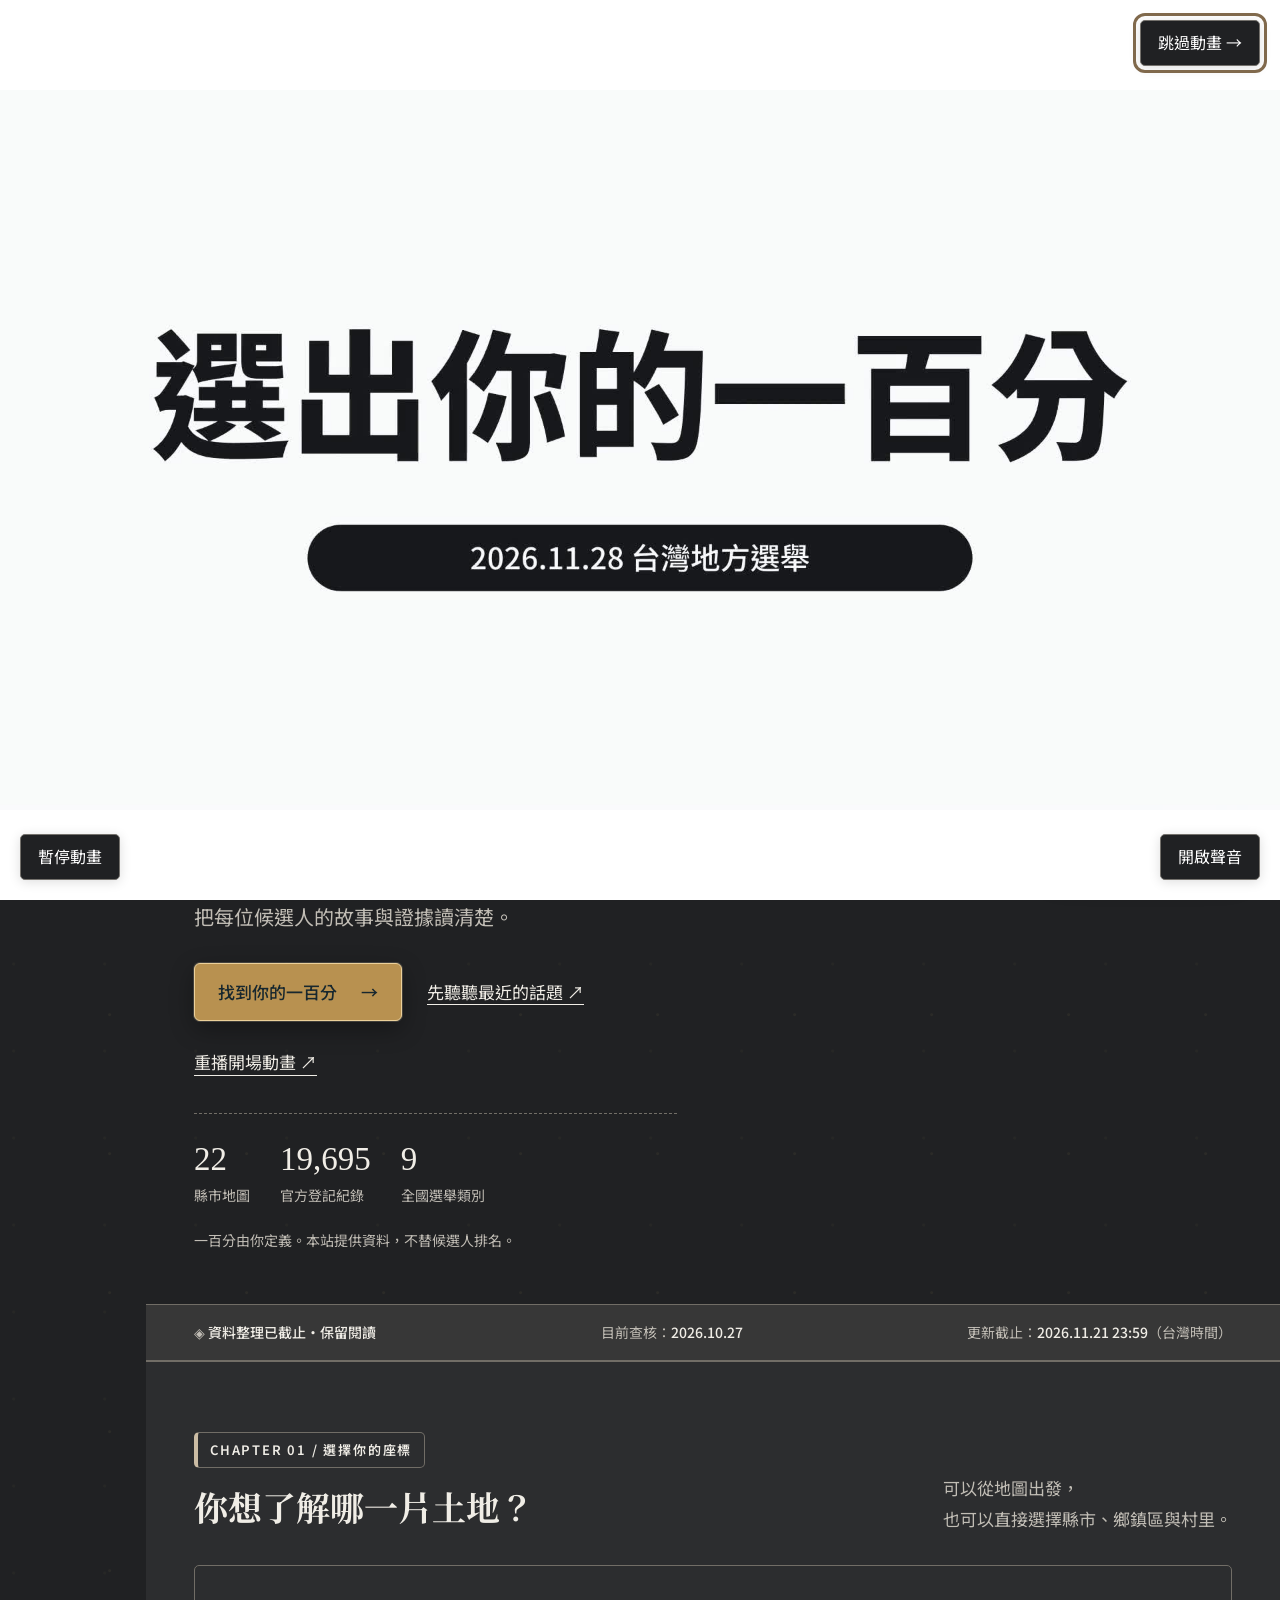
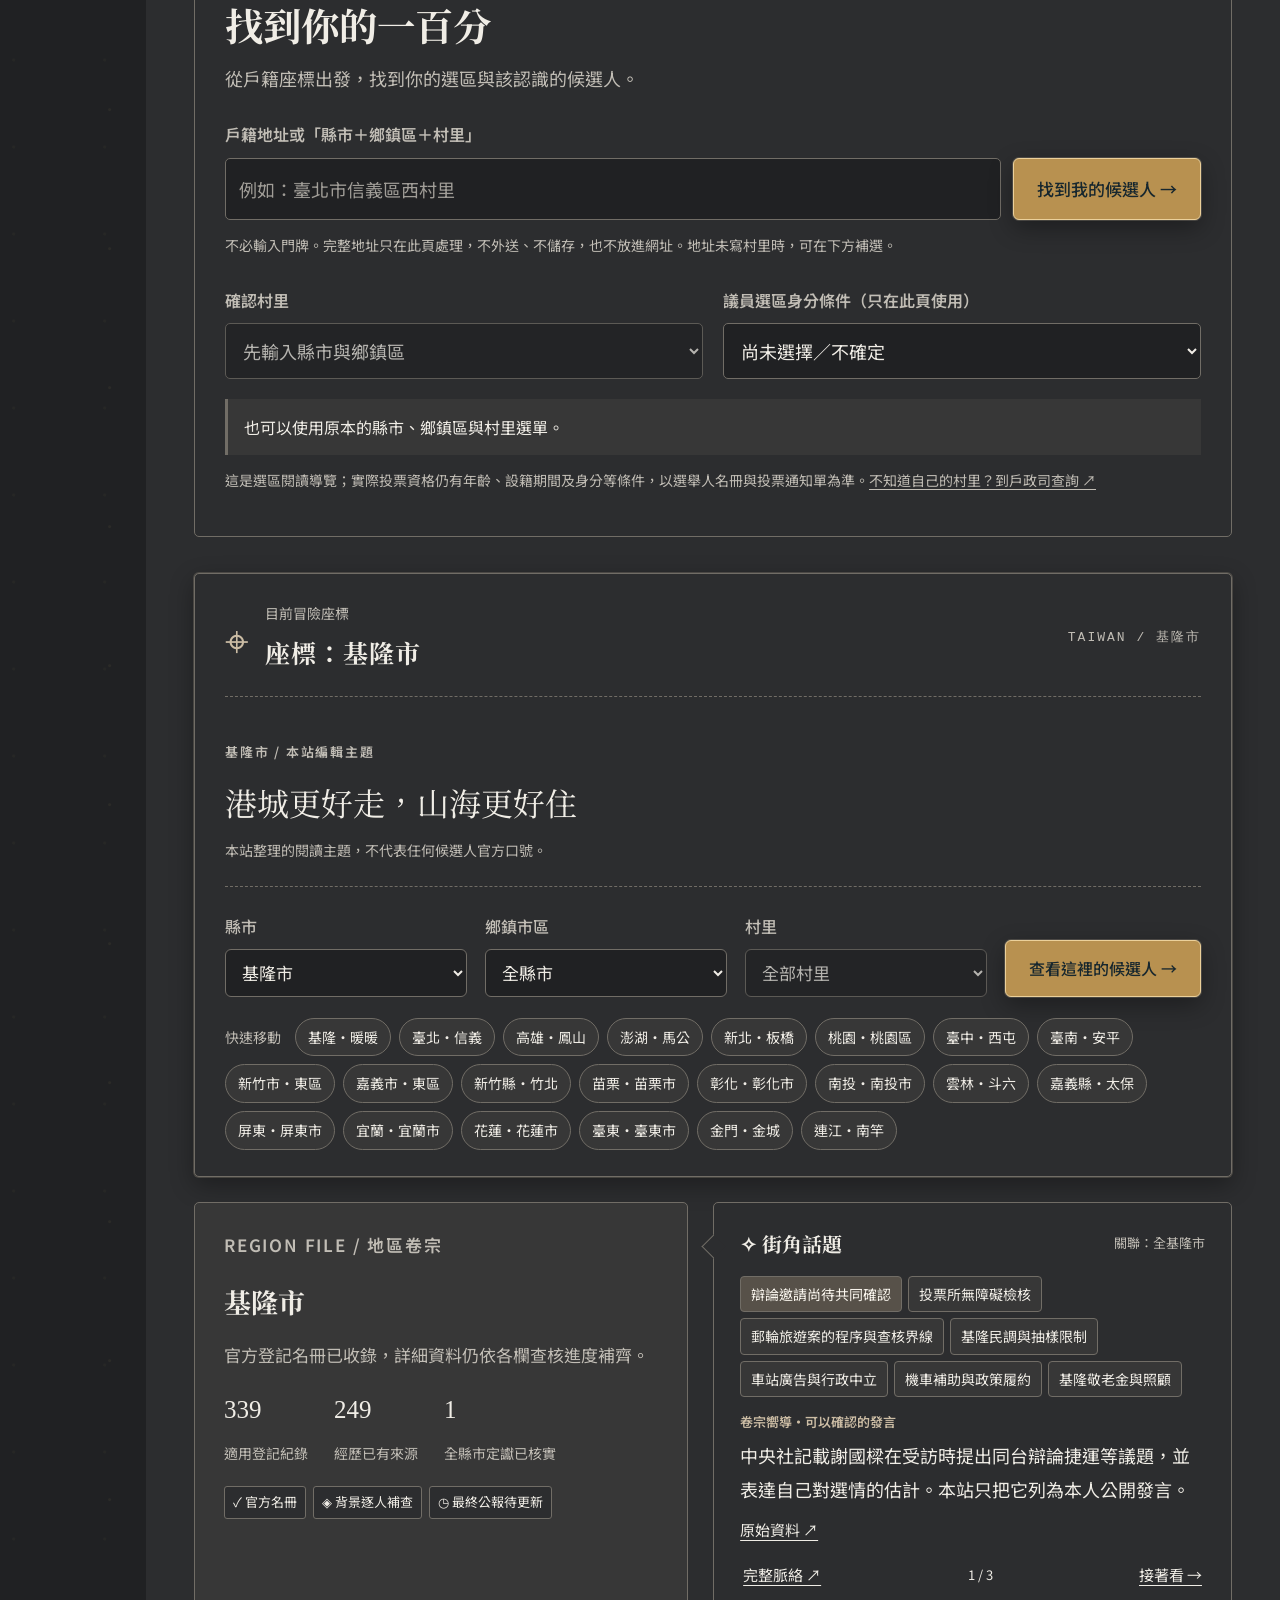
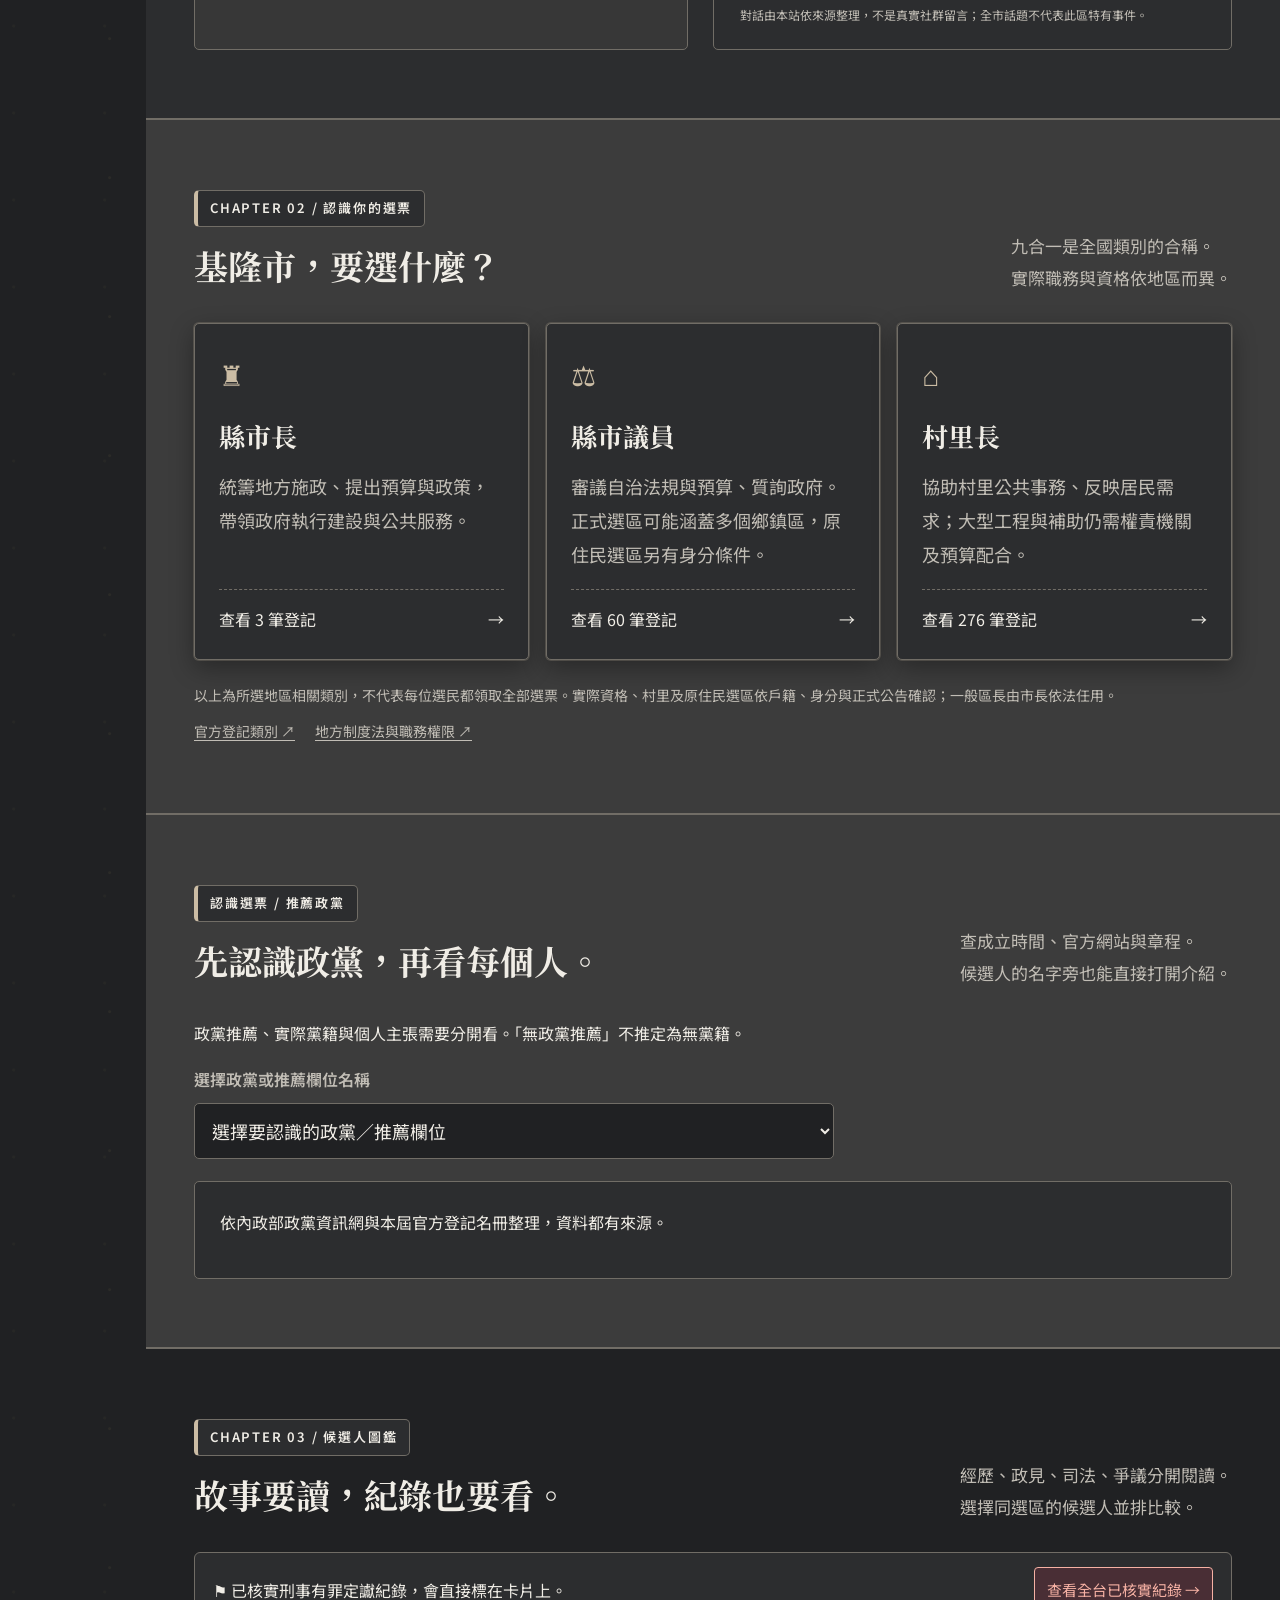
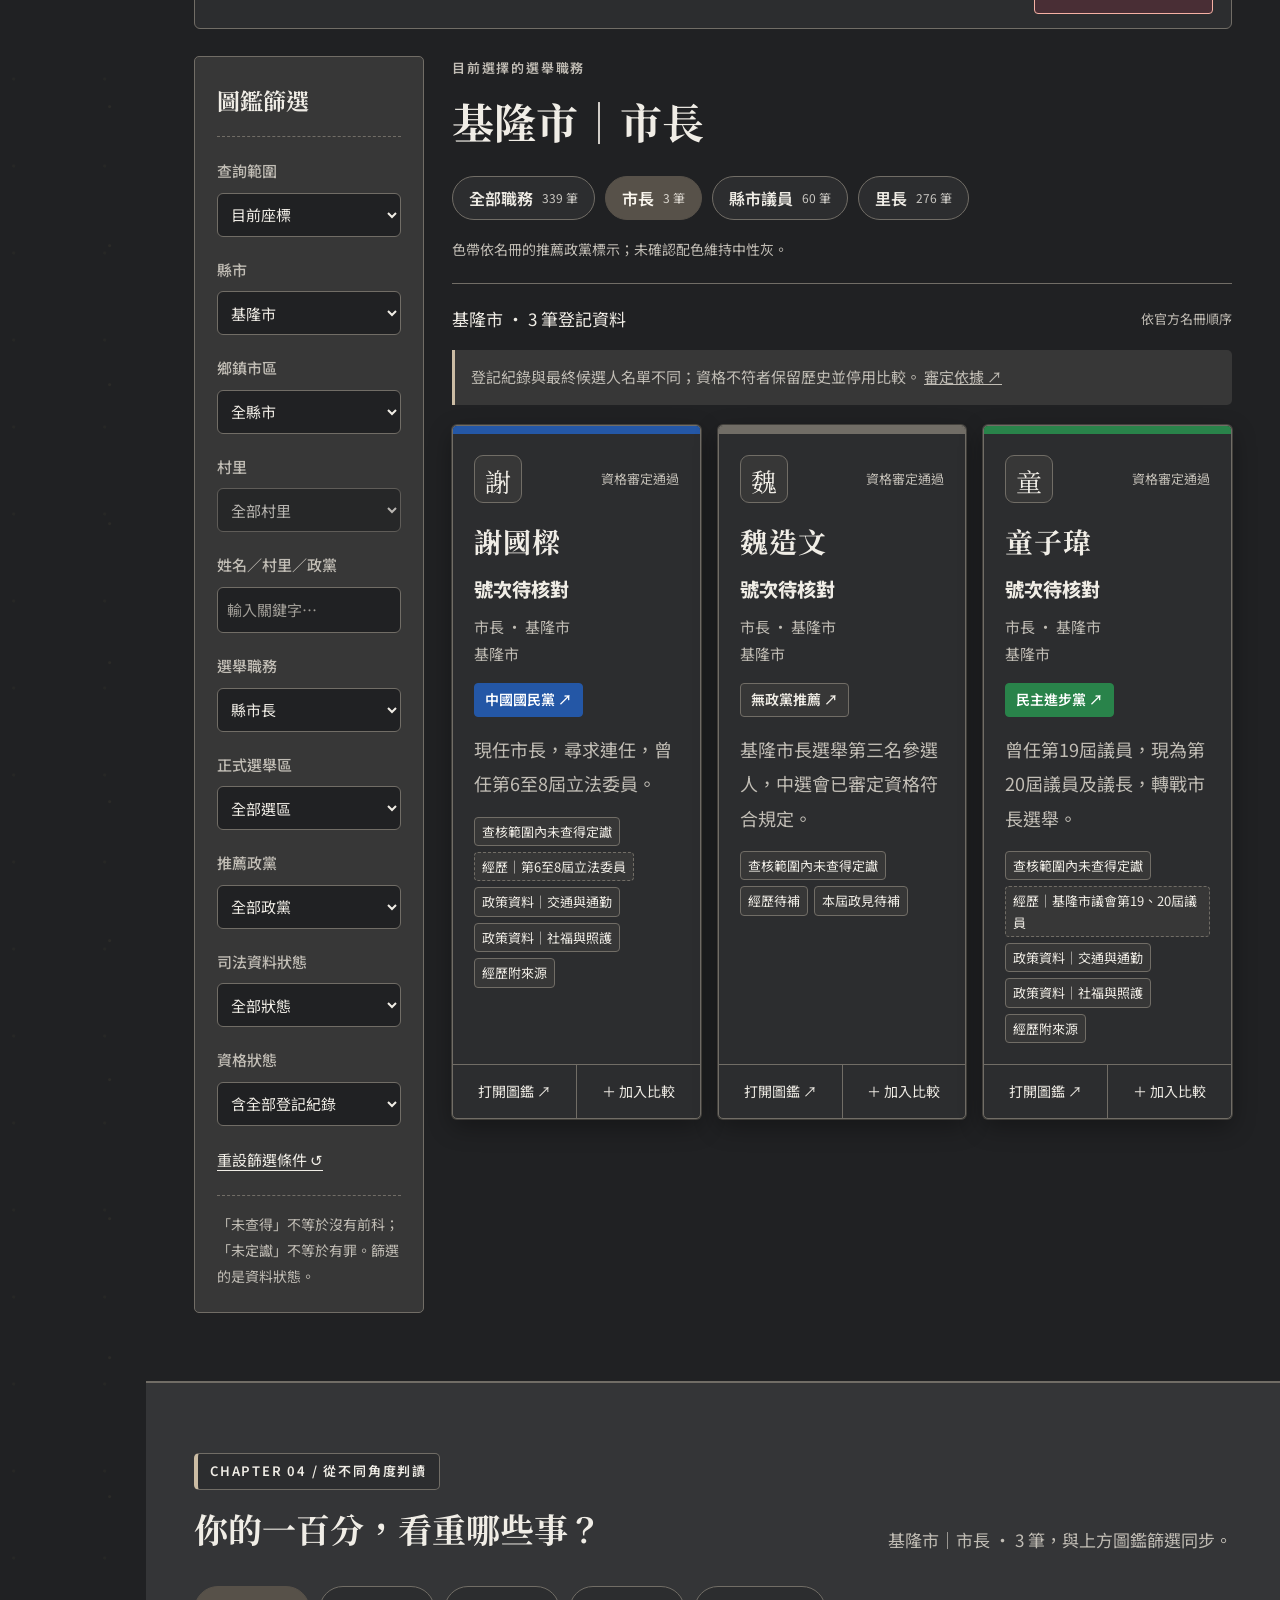
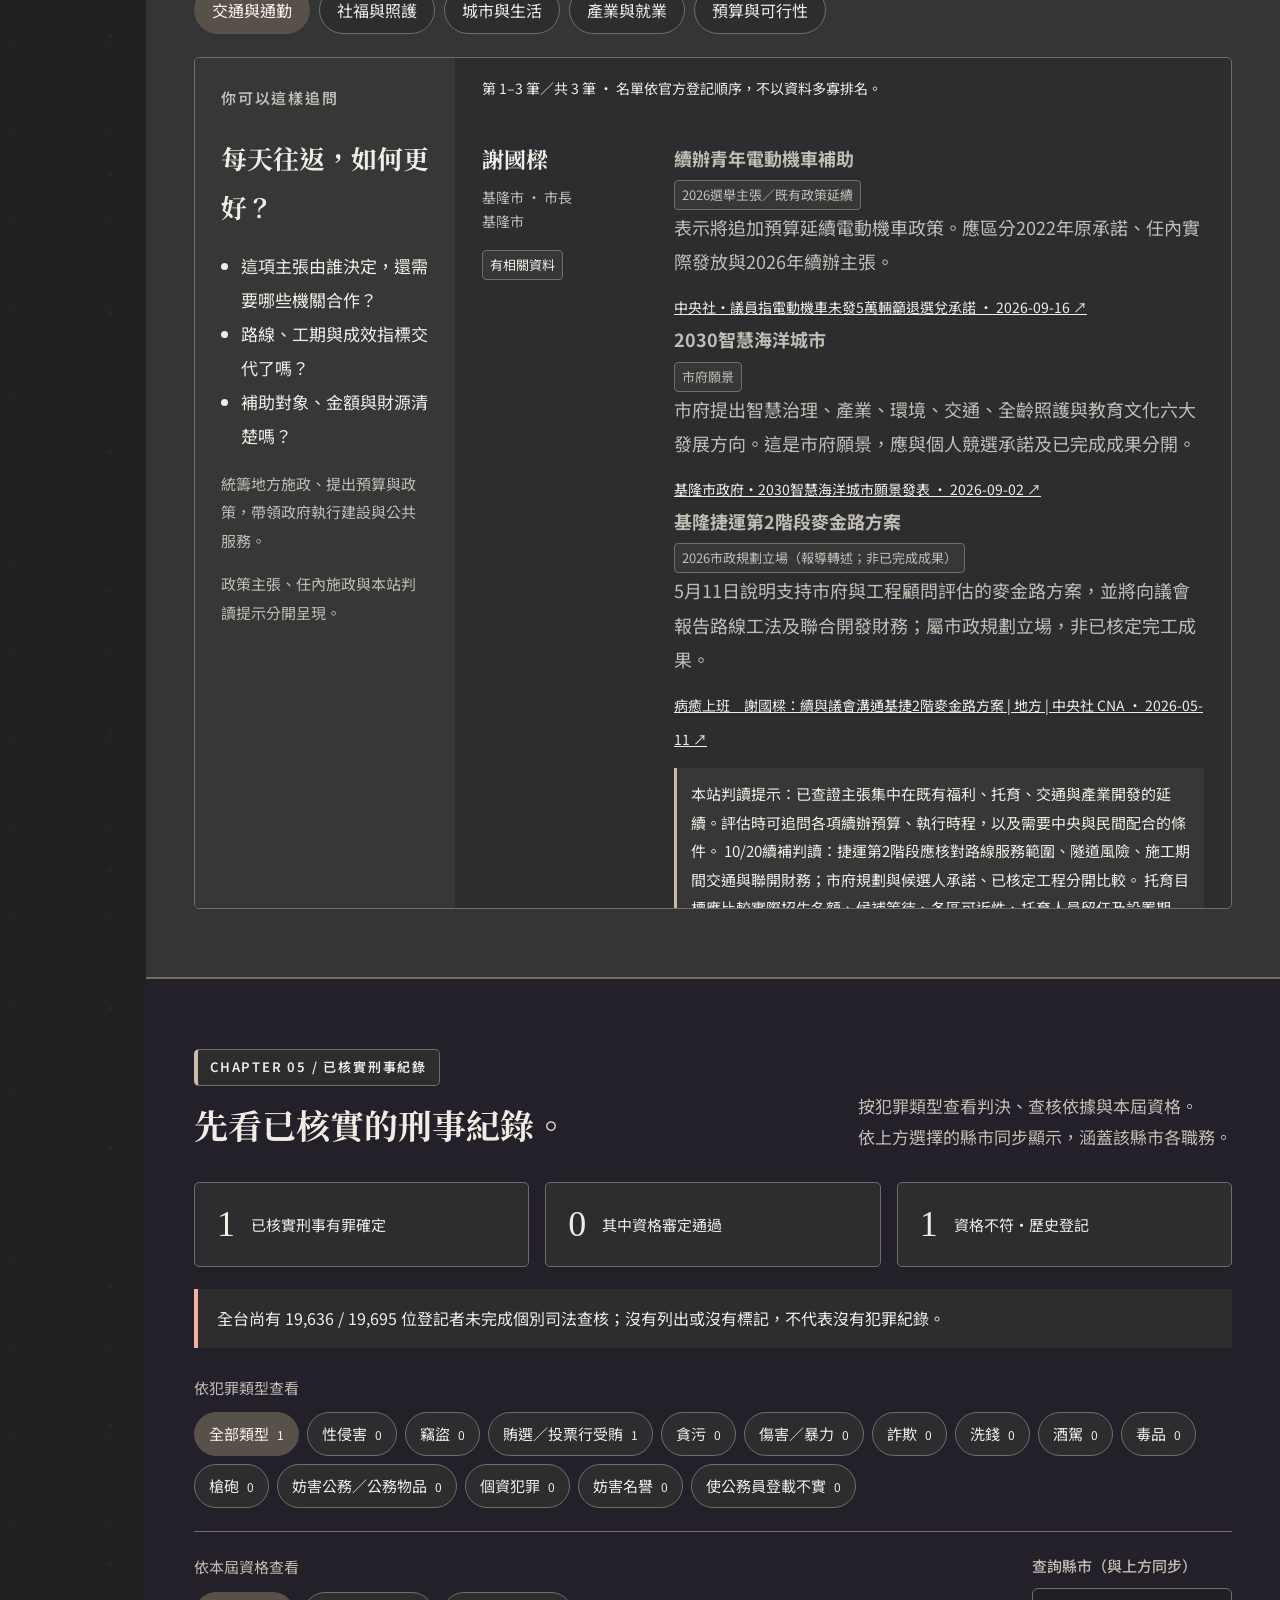
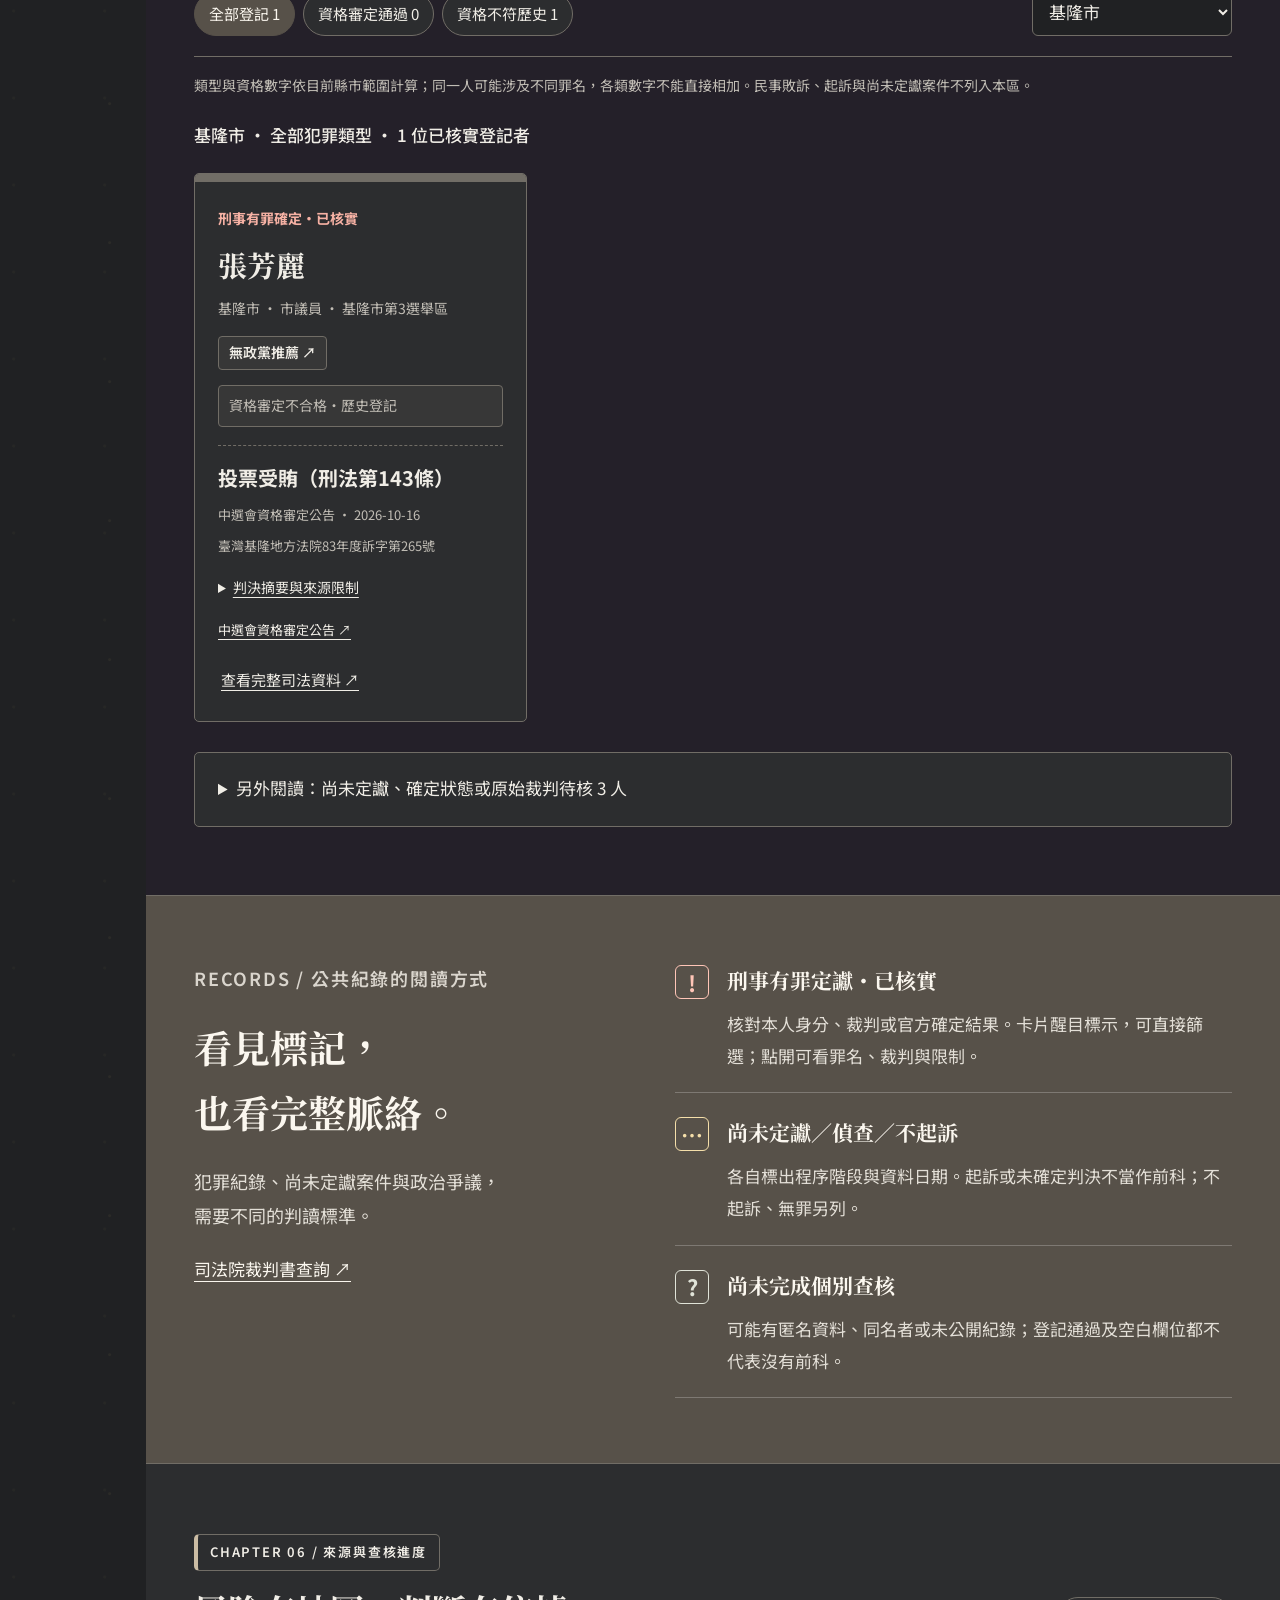
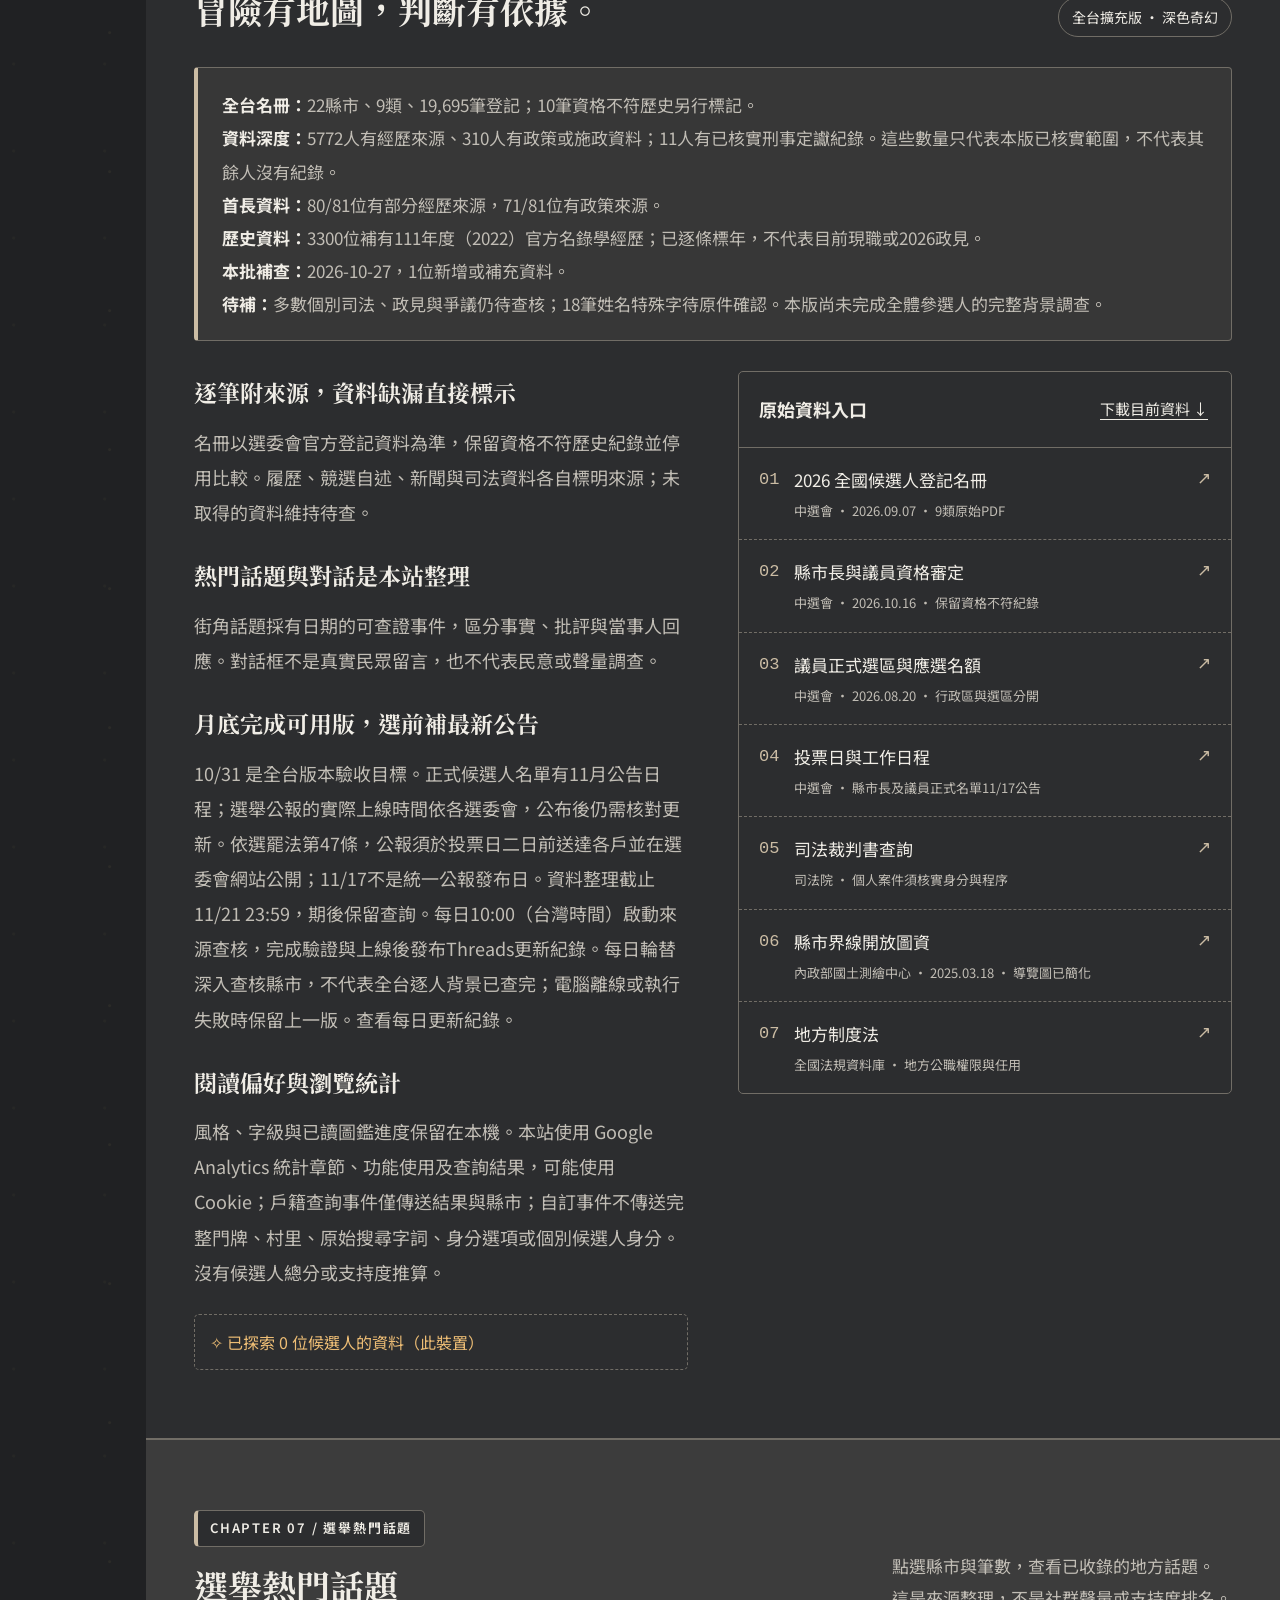
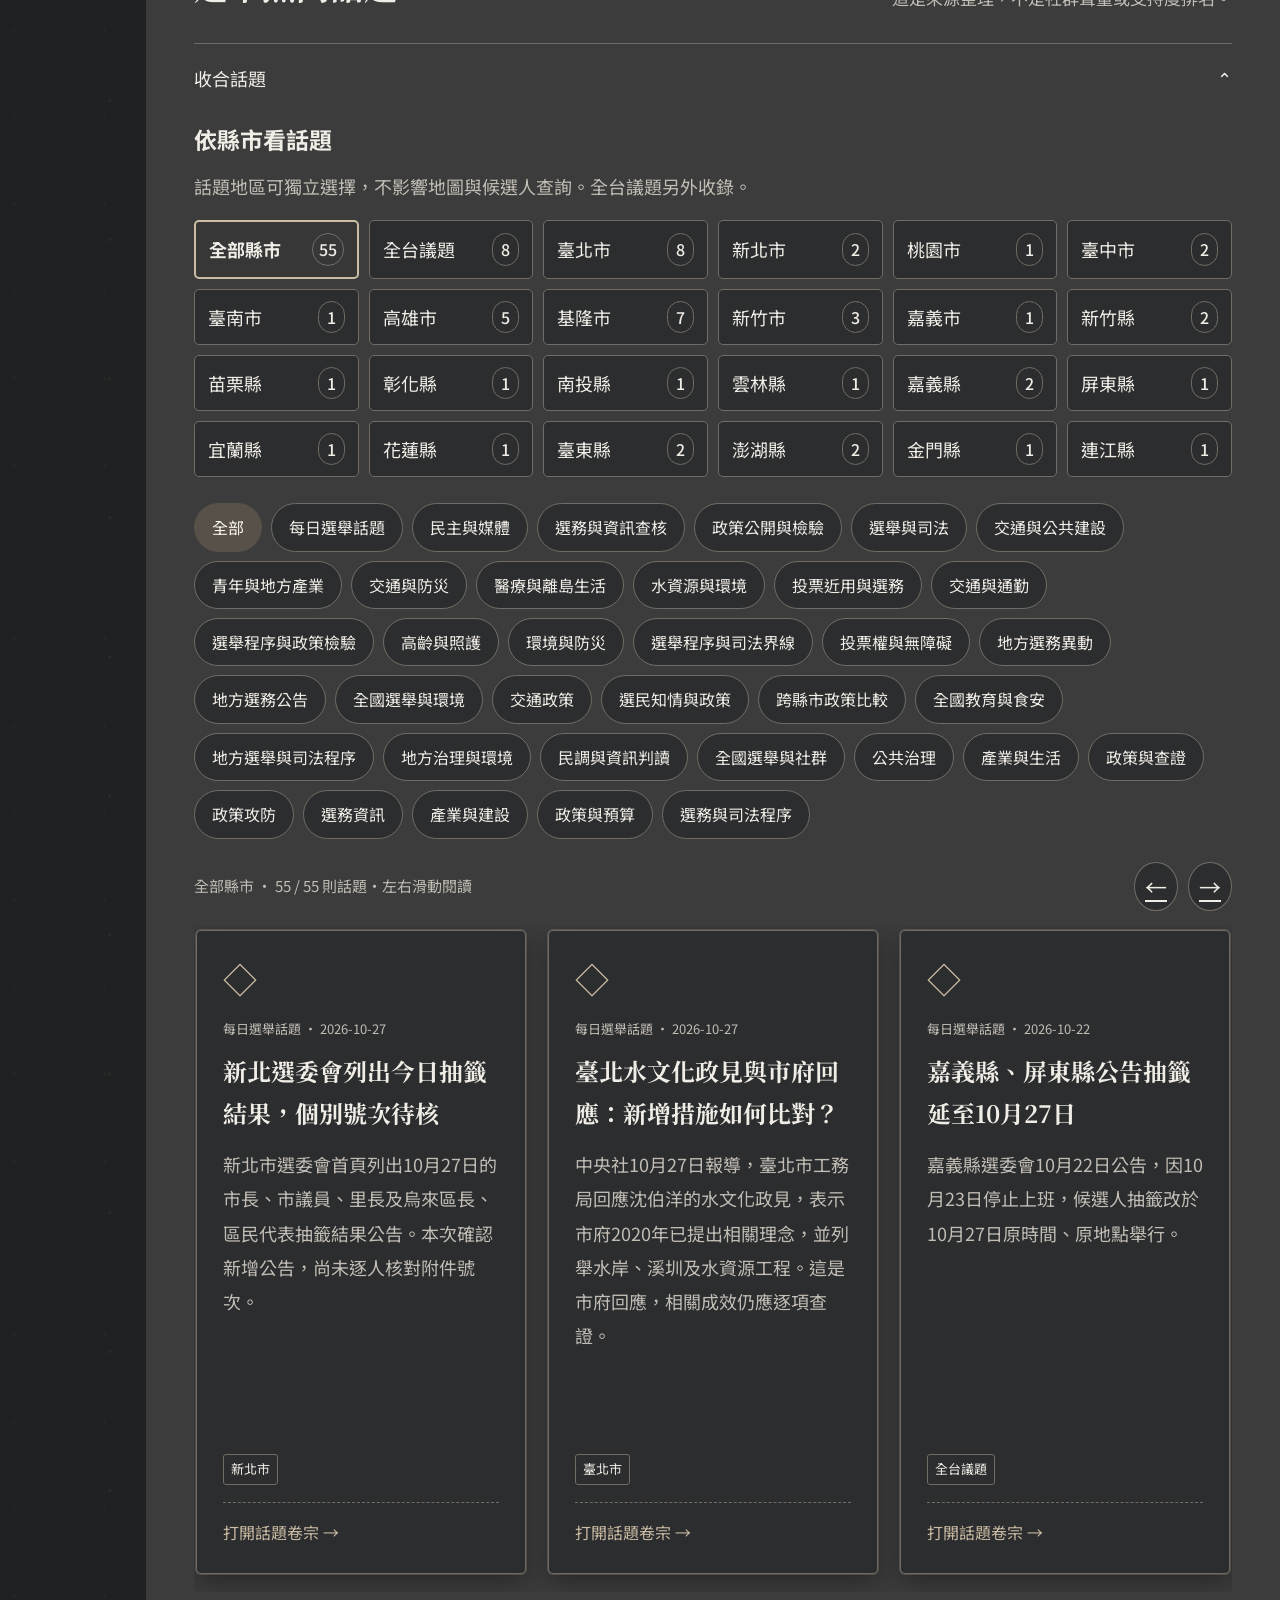
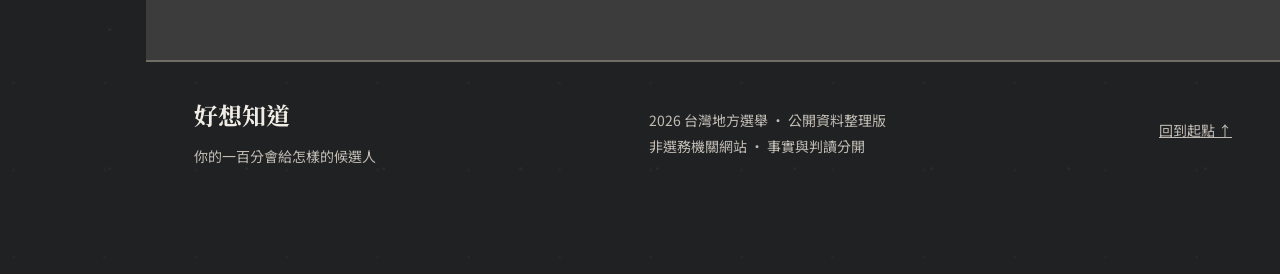
==== commit beaf506a: "Add-7729-source-verified-2026-ballot-numbers" ====
--- a/index.html
+++ b/index.html
@@ -26,7 +26,7 @@
     page_referrer: analyticsReferrer()
   });
 </script>
-<link rel="stylesheet" href="themes.css?v=20261021-topic-counties"><script src="analytics.js?v=20261017-events" defer></script><script src="main.js?v=20261022-judgment-finality" defer></script><style>.policy-item .policy-person-meta{font-size:14px;line-height:1.7;margin:8px 0 12px}.policy-scope-summary{font-size:14px;line-height:1.8;padding-top:18px}.policy-pagination{flex-wrap:wrap;margin-block:22px}.policy-pagination span{white-space:nowrap}@media(min-width:701px){.policy-item{grid-template-columns:minmax(130px,170px) minmax(0,1fr)}}@media(max-width:700px){.policy-item>div:first-child{flex-wrap:wrap}.policy-person-meta{flex-basis:100%;margin:0}.policy-pagination{gap:10px}}</style>
+<link rel="stylesheet" href="themes.css?v=20261021-topic-counties"><script src="analytics.js?v=20261017-events" defer></script><script src="main.js?v=20261027-ballot-numbers" defer></script><style>.policy-item .policy-person-meta{font-size:14px;line-height:1.7;margin:8px 0 12px}.policy-scope-summary{font-size:14px;line-height:1.8;padding-top:18px}.policy-pagination{flex-wrap:wrap;margin-block:22px}.policy-pagination span{white-space:nowrap}@media(min-width:701px){.policy-item{grid-template-columns:minmax(130px,170px) minmax(0,1fr)}}@media(max-width:700px){.policy-item>div:first-child{flex-wrap:wrap}.policy-person-meta{flex-basis:100%;margin:0}.policy-pagination{gap:10px}}</style>
 </head>
 <body><dialog class="intro-overlay" id="opening-intro" aria-label="一票，打開一座城市，城市主題開場動畫" open><video id="intro-film" autoplay muted playsinline preload="auto" poster="assets/city-motion-rich.jpg?v=end-title-20261017" aria-label="一票，打開一座城市，20秒城市主題開場動畫"><source src="assets/city-motion-rich.mp4?v=end-title-20261017" type="video/mp4"></video><form method="dialog" class="intro-skip-form"><button class="intro-control" id="skip-intro" autofocus>跳過動畫 →</button></form><div class="intro-playback"><button class="intro-control" id="pause-intro">暫停動畫</button><button class="intro-control" id="sound-intro" aria-pressed="false">開啟聲音</button></div></dialog><noscript><style>#opening-intro{display:none}</style></noscript><a class="skip" href="#directory">跳到候選人圖鑑</a>
 <header class="site-header"><div class="header-inner"><a class="brand" href="#"><span class="brand-mark" aria-hidden="true">✧</span><span>好想知道<small>2026 · 公民冒險指南</small></span></a><nav aria-label="主選單"><a href="#atlas">冒險地圖</a><a href="#directory">候選人圖鑑</a><a href="#judicial-records">刑事紀錄</a><a href="#hot-topics">熱門話題</a><a href="#method">資料卷宗</a></nav><button class="font-control" id="font-control" aria-pressed="false" title="放大閱讀字體">A＋</button></div></header><nav class="chapter-dock" aria-label="章節快速跳轉"><p class="chapter-dock-heading">CHAPTER INDEX</p><ol class="chapter-links"><li><a href="#coordinates" aria-label="CHAPTER 01 / 選擇你的座標" aria-current="location"><span>CHAPTER <b>01</b></span><strong>選擇座標</strong></a></li><li><a href="#ballot" aria-label="CHAPTER 02 / 認識你的選票"><span>CHAPTER <b>02</b></span><strong>認識選票</strong></a></li><li><a href="#directory" aria-label="CHAPTER 03 / 候選人圖鑑"><span>CHAPTER <b>03</b></span><strong>候選人圖鑑</strong></a></li><li><a href="#perspectives" aria-label="CHAPTER 04 / 從不同角度判讀"><span>CHAPTER <b>04</b></span><strong>不同角度判讀</strong></a></li><li><a href="#judicial-records" aria-label="CHAPTER 05 / 已核實刑事紀錄"><span>CHAPTER <b>05</b></span><strong>已核實刑事紀錄</strong></a></li><li><a href="#method" aria-label="CHAPTER 06 / 來源與查核進度"><span>CHAPTER <b>06</b></span><strong>來源與查核</strong></a></li><li><a href="#hot-topics" aria-label="CHAPTER 07 / 選舉熱門話題"><span>CHAPTER <b>07</b></span><strong>選舉熱門話題</strong></a></li></ol></nav>
--- a/themes.css
+++ b/themes.css
@@ -225,3 +225,5 @@
 @media(max-width:600px){.hot-counties{grid-template-columns:repeat(2,minmax(0,1fr));gap:8px}.hot-counties button{padding:9px 10px;font-size:18px}.hot-county-heading p{font-size:18px}}
 
 .hot-counties .sr-only{position:absolute;width:1px;height:1px;padding:0;margin:-1px;overflow:hidden;clip-path:inset(50%);white-space:nowrap;border:0}
+
+.ballot-number{font-size:1.2rem;font-weight:800;margin:.35rem 0;color:var(--text);}
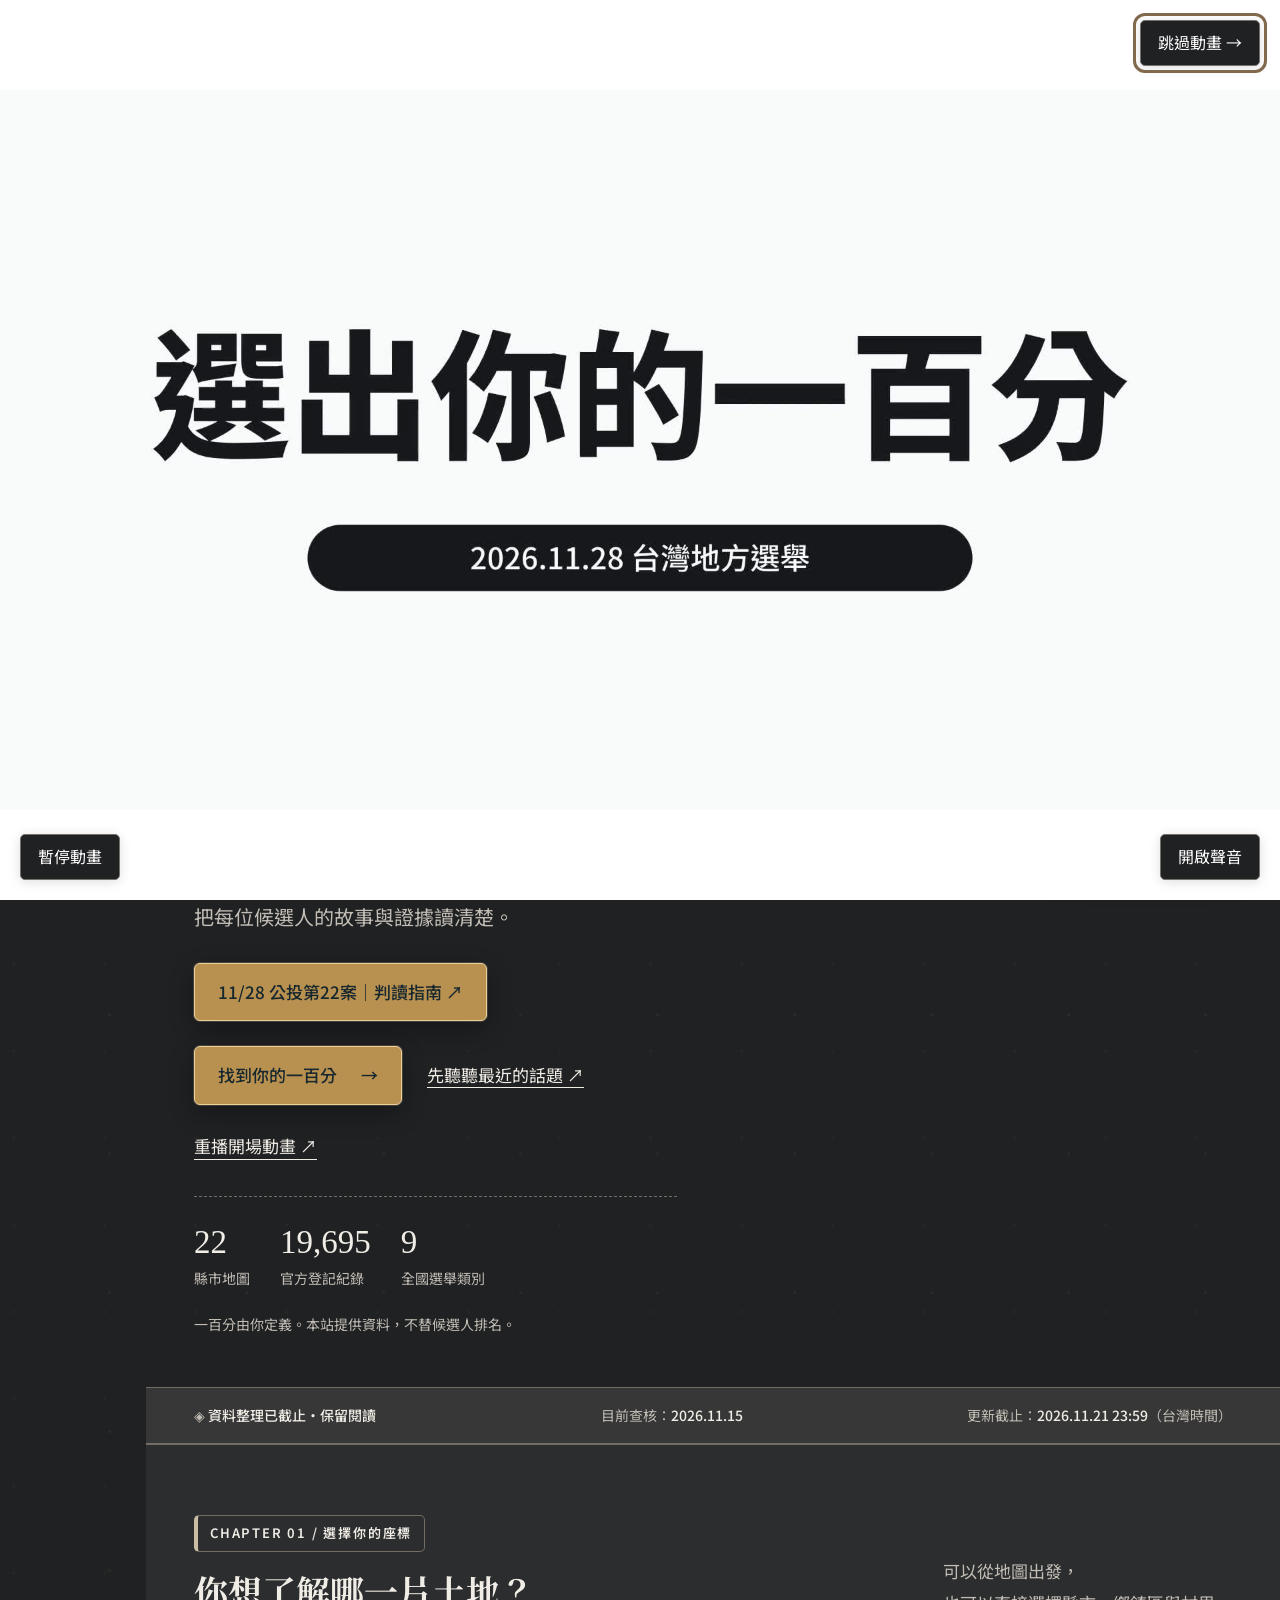
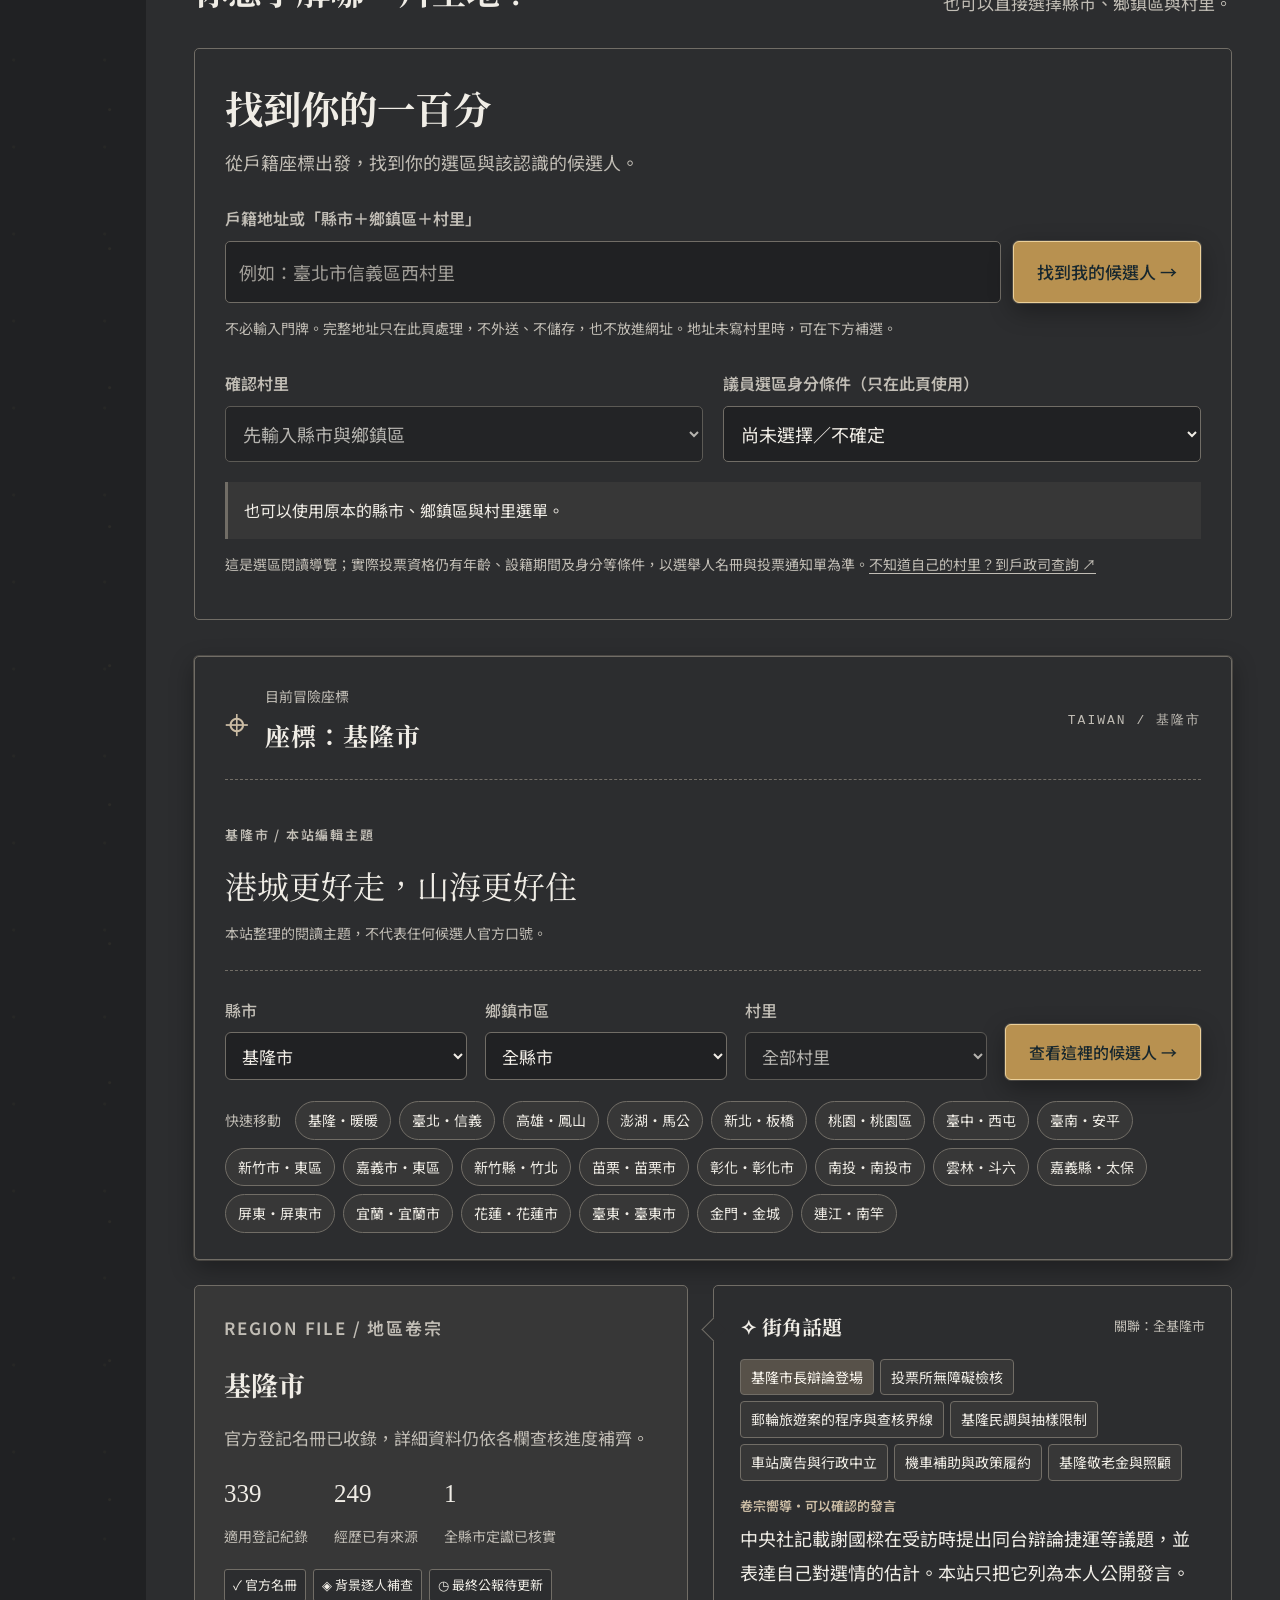
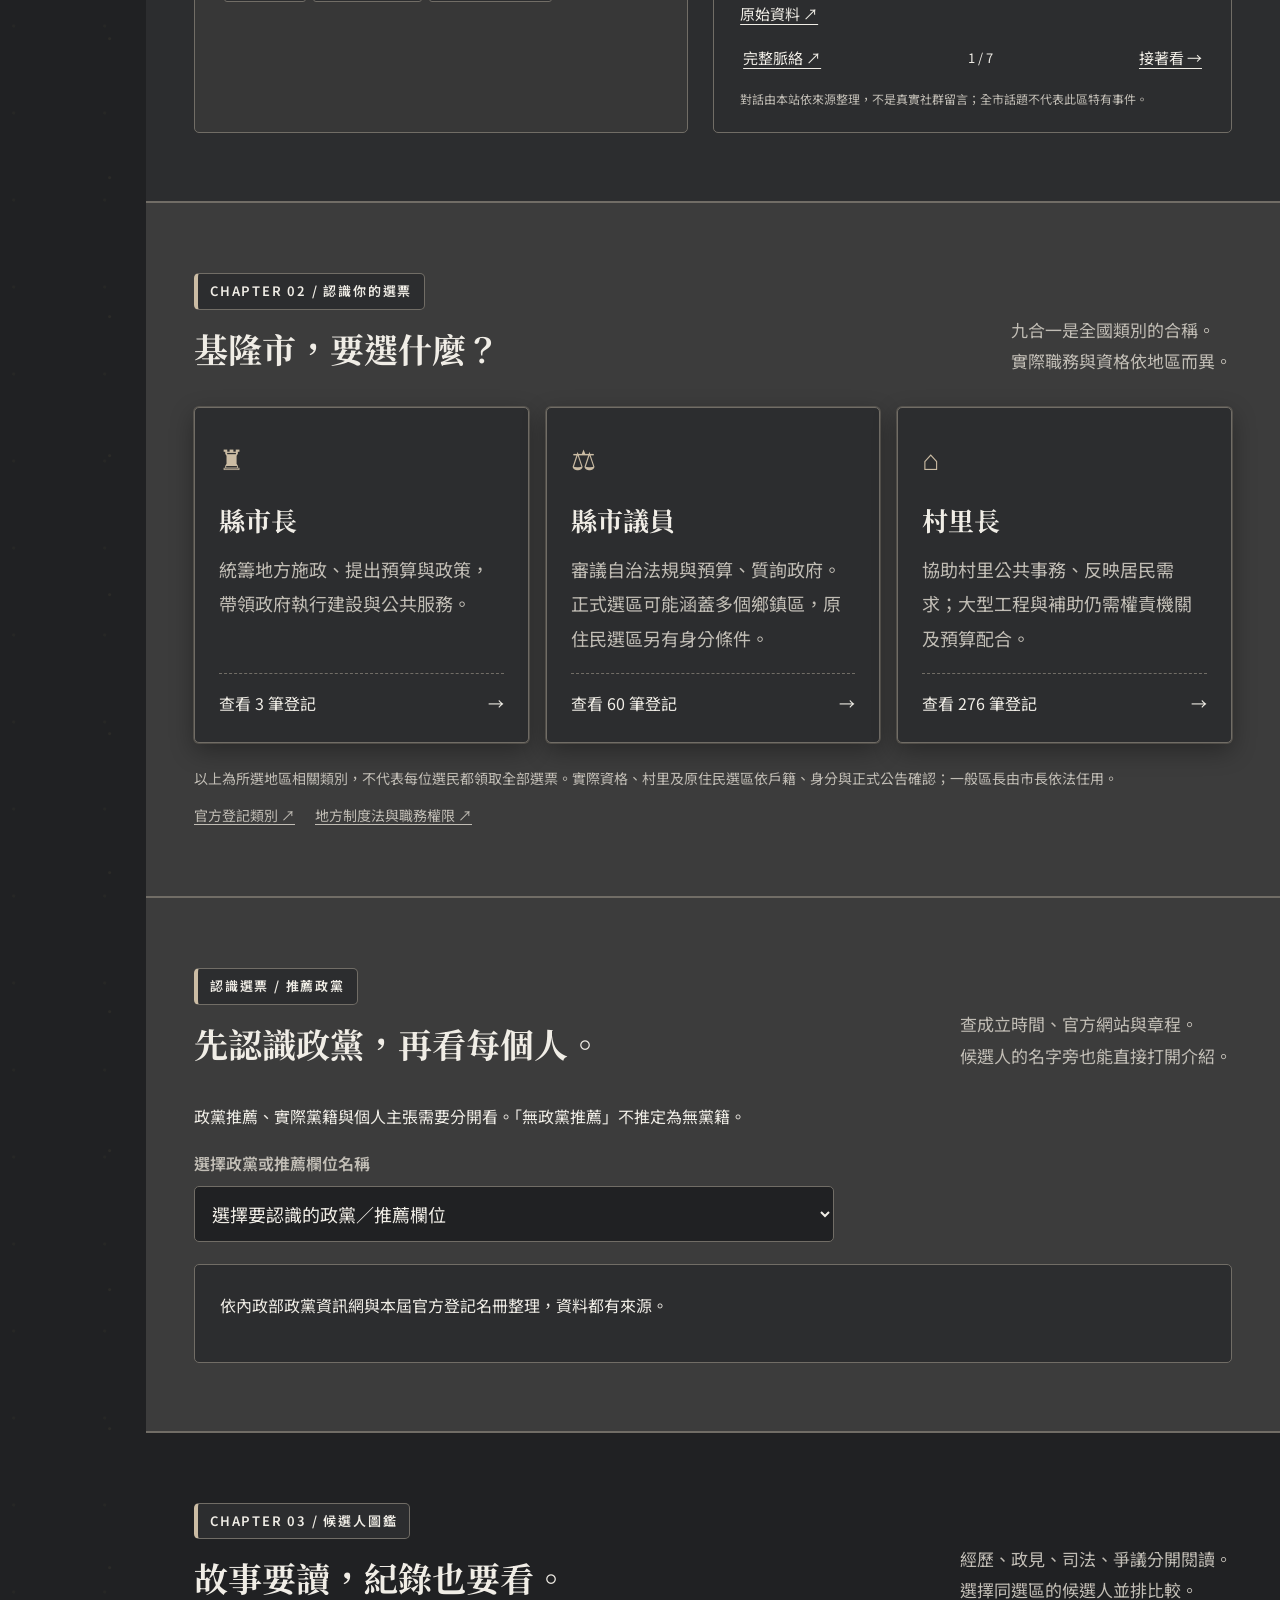
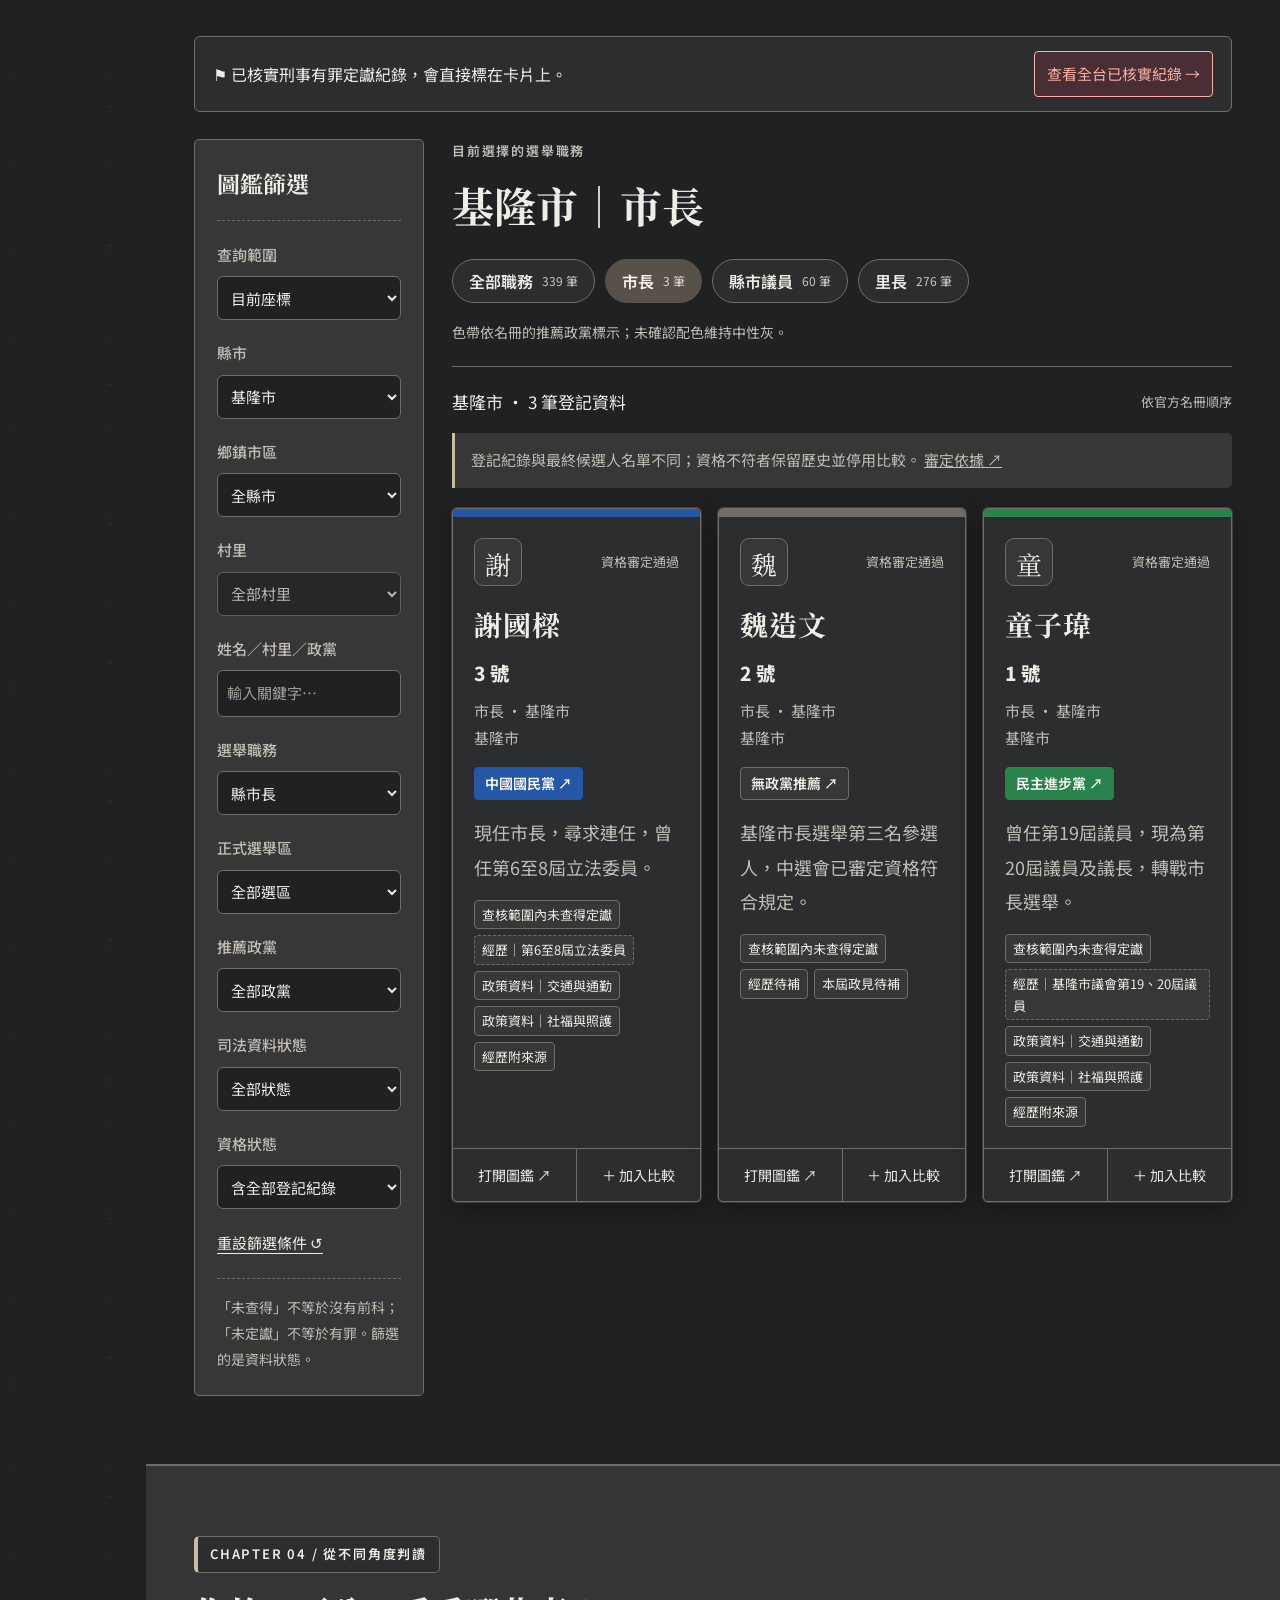
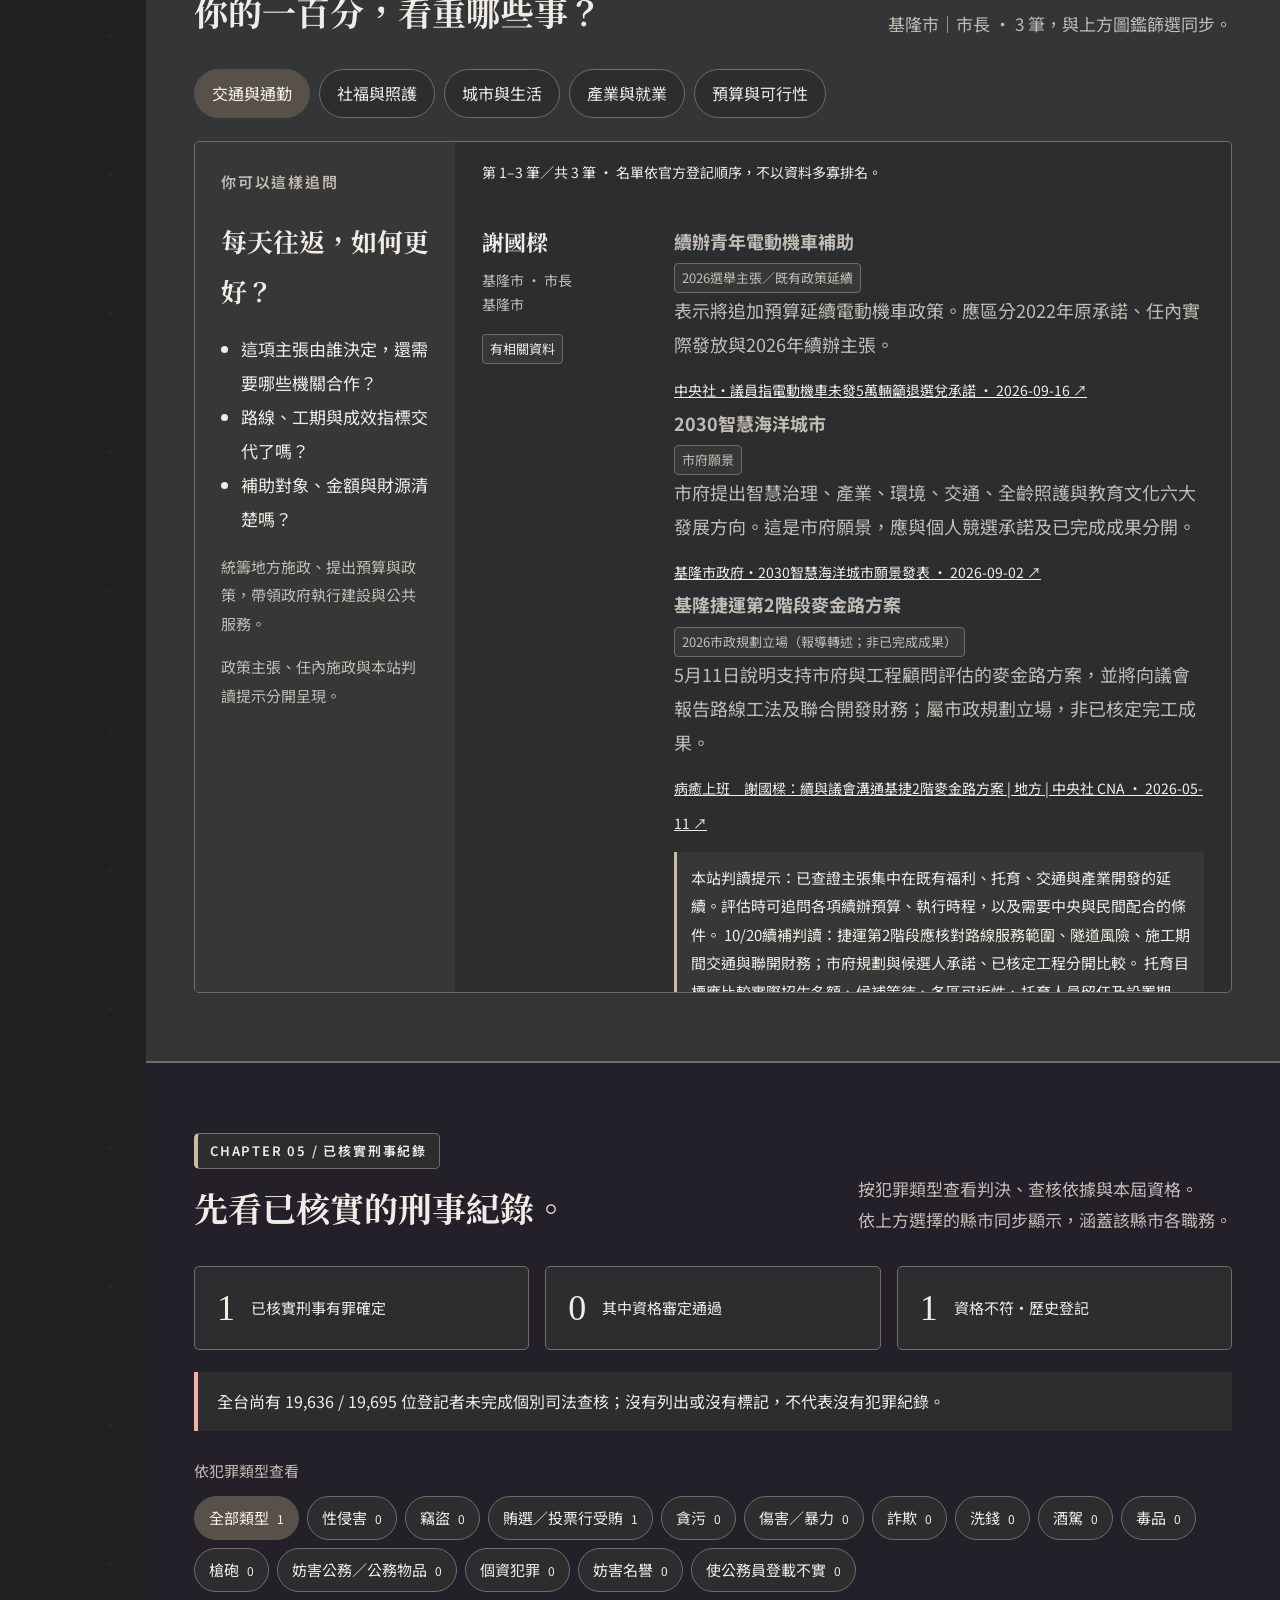
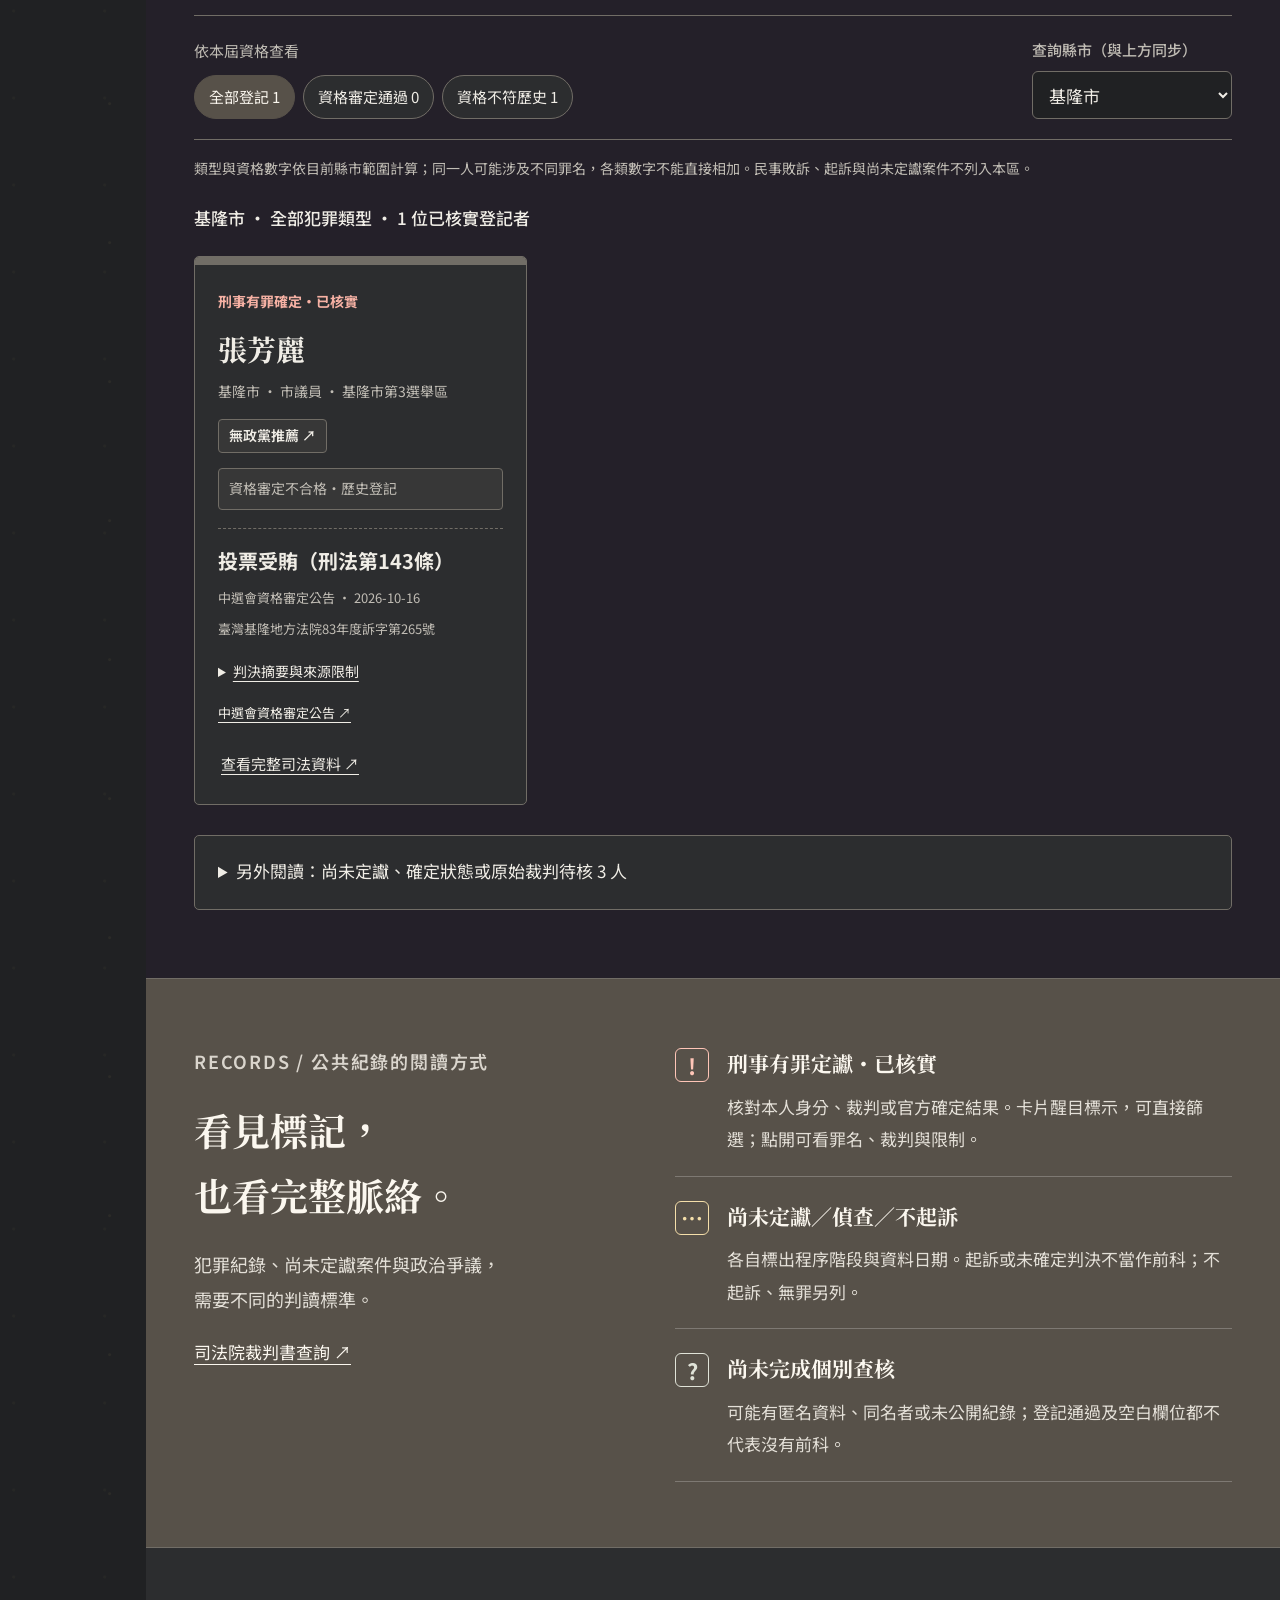
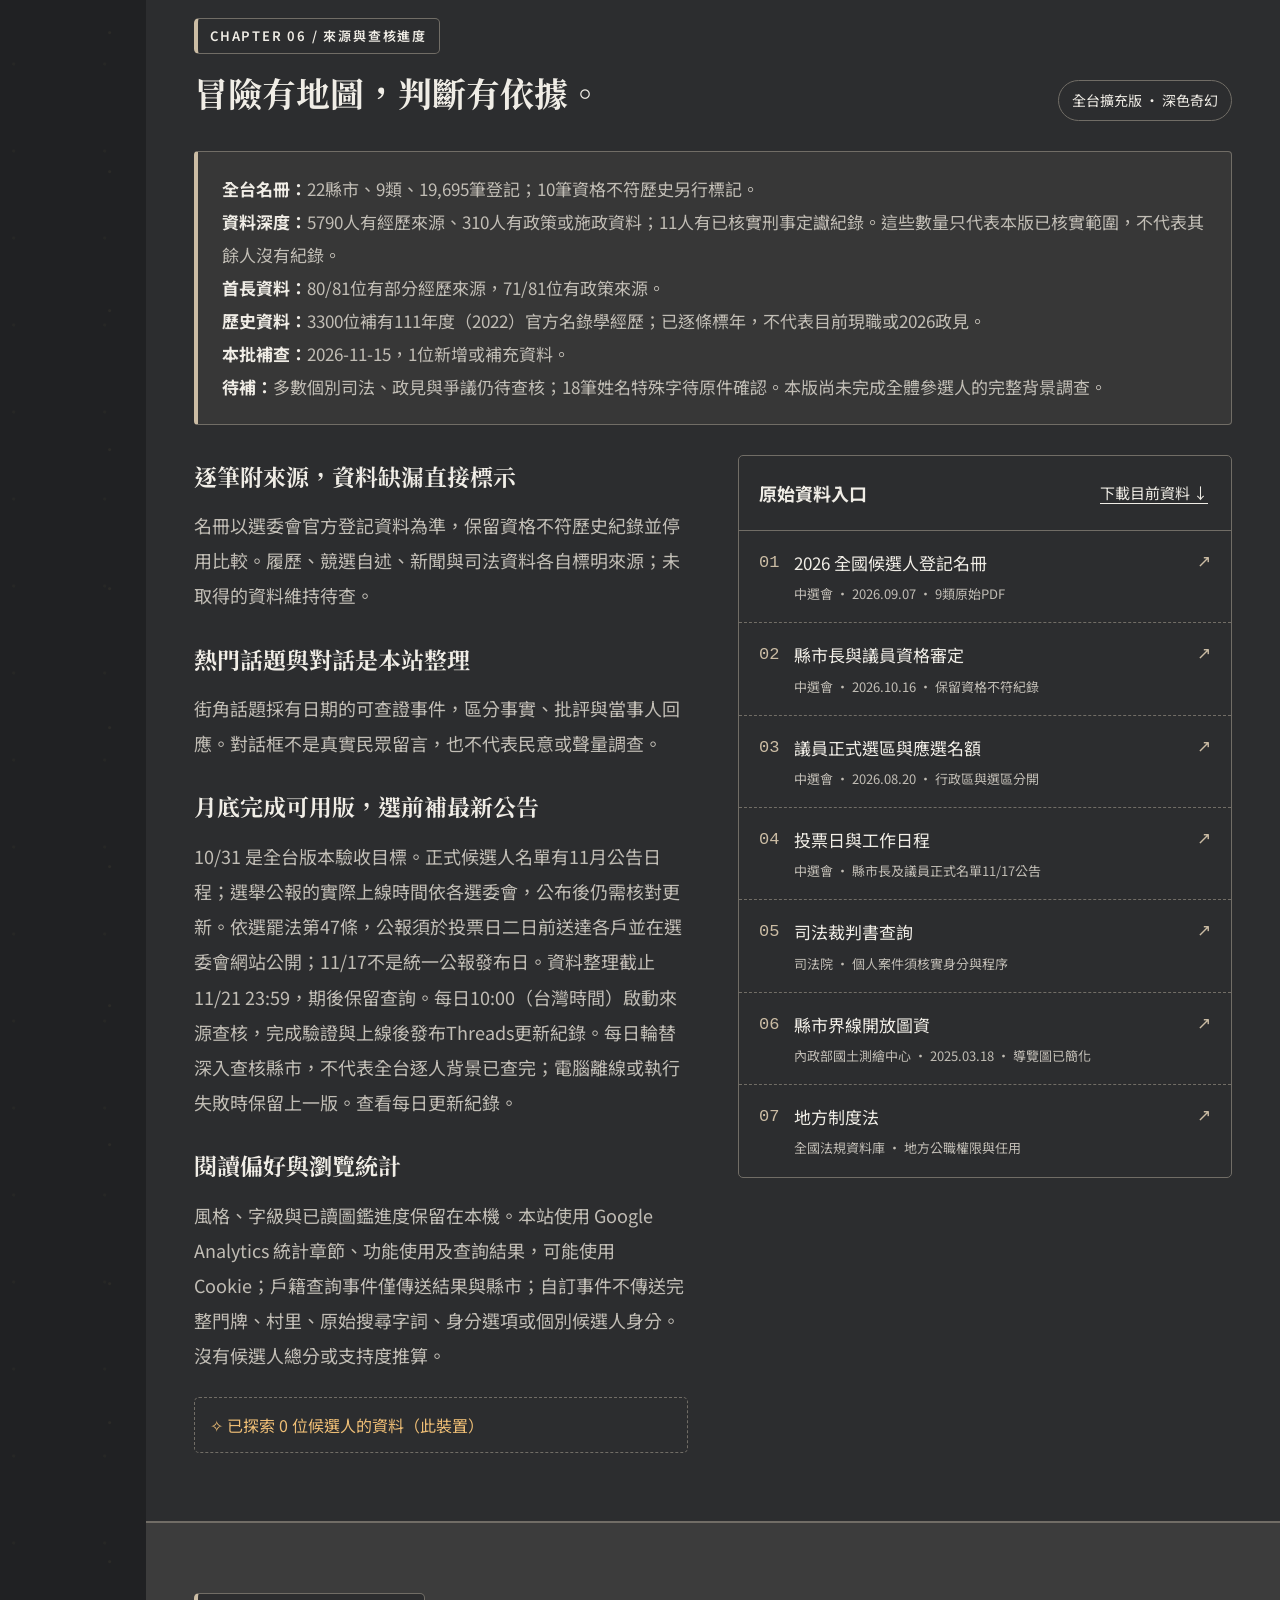
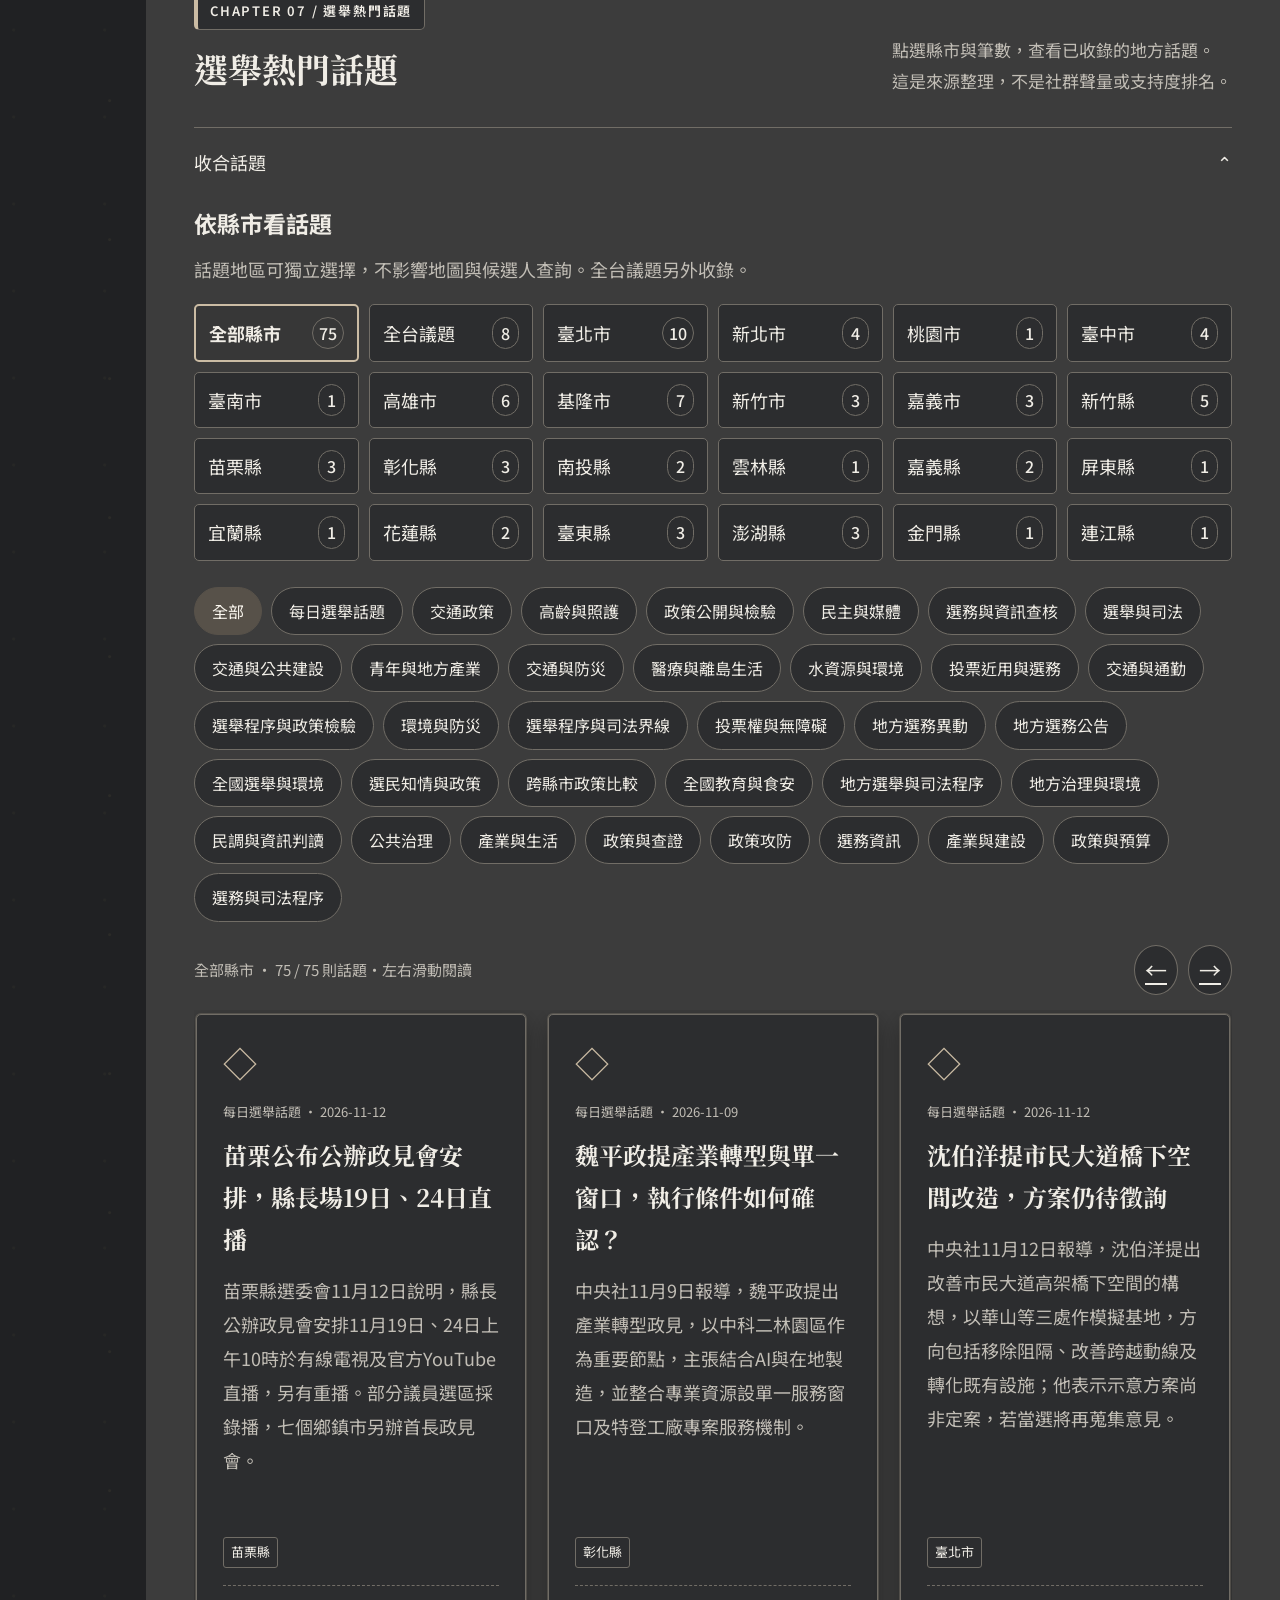
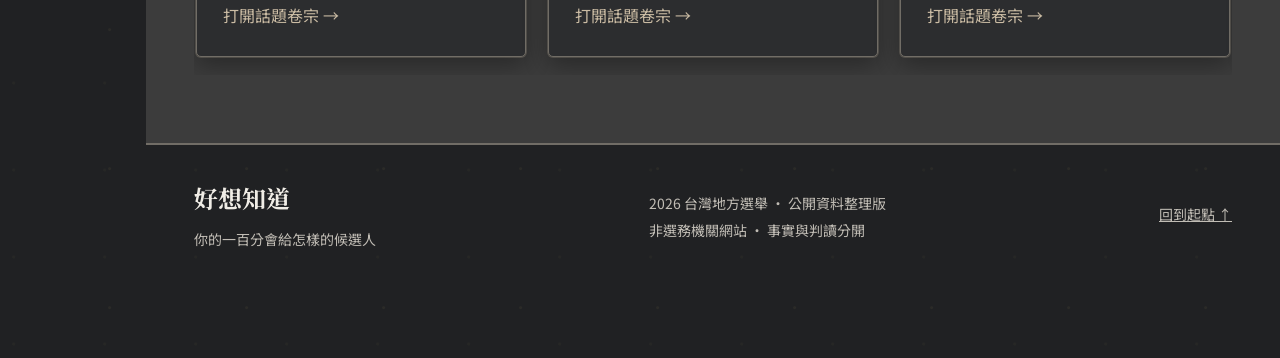
==== commit 1b70211d: "Add sourced national referendum voter guide" ====
--- a/index.html
+++ b/index.html
@@ -31,7 +31,7 @@
 <body><dialog class="intro-overlay" id="opening-intro" aria-label="一票，打開一座城市，城市主題開場動畫" open><video id="intro-film" autoplay muted playsinline preload="auto" poster="assets/city-motion-rich.jpg?v=end-title-20261017" aria-label="一票，打開一座城市，20秒城市主題開場動畫"><source src="assets/city-motion-rich.mp4?v=end-title-20261017" type="video/mp4"></video><form method="dialog" class="intro-skip-form"><button class="intro-control" id="skip-intro" autofocus>跳過動畫 →</button></form><div class="intro-playback"><button class="intro-control" id="pause-intro">暫停動畫</button><button class="intro-control" id="sound-intro" aria-pressed="false">開啟聲音</button></div></dialog><noscript><style>#opening-intro{display:none}</style></noscript><a class="skip" href="#directory">跳到候選人圖鑑</a>
 <header class="site-header"><div class="header-inner"><a class="brand" href="#"><span class="brand-mark" aria-hidden="true">✧</span><span>好想知道<small>2026 · 公民冒險指南</small></span></a><nav aria-label="主選單"><a href="#atlas">冒險地圖</a><a href="#directory">候選人圖鑑</a><a href="#judicial-records">刑事紀錄</a><a href="#hot-topics">熱門話題</a><a href="#method">資料卷宗</a></nav><button class="font-control" id="font-control" aria-pressed="false" title="放大閱讀字體">A＋</button></div></header><nav class="chapter-dock" aria-label="章節快速跳轉"><p class="chapter-dock-heading">CHAPTER INDEX</p><ol class="chapter-links"><li><a href="#coordinates" aria-label="CHAPTER 01 / 選擇你的座標" aria-current="location"><span>CHAPTER <b>01</b></span><strong>選擇座標</strong></a></li><li><a href="#ballot" aria-label="CHAPTER 02 / 認識你的選票"><span>CHAPTER <b>02</b></span><strong>認識選票</strong></a></li><li><a href="#directory" aria-label="CHAPTER 03 / 候選人圖鑑"><span>CHAPTER <b>03</b></span><strong>候選人圖鑑</strong></a></li><li><a href="#perspectives" aria-label="CHAPTER 04 / 從不同角度判讀"><span>CHAPTER <b>04</b></span><strong>不同角度判讀</strong></a></li><li><a href="#judicial-records" aria-label="CHAPTER 05 / 已核實刑事紀錄"><span>CHAPTER <b>05</b></span><strong>已核實刑事紀錄</strong></a></li><li><a href="#method" aria-label="CHAPTER 06 / 來源與查核進度"><span>CHAPTER <b>06</b></span><strong>來源與查核</strong></a></li><li><a href="#hot-topics" aria-label="CHAPTER 07 / 選舉熱門話題"><span>CHAPTER <b>07</b></span><strong>選舉熱門話題</strong></a></li></ol></nav>
 <div class="theme-bar"><div class="wrap theme-inner"><span>選擇你的冒險風格</span><div class="theme-options" role="group" aria-label="視覺版本"><button data-theme-choice="journal" aria-pressed="false"><i class="theme-swatch journal"></i>冒險手帳</button><button data-theme-choice="pixel" aria-pressed="false"><i class="theme-swatch pixel"></i>復古像素</button><button data-theme-choice="fantasy" aria-pressed="true"><i class="theme-swatch fantasy"></i>深色奇幻</button></div><span class="theme-note">三種外觀・同一份資料</span></div></div>
-<main><section class="hero wrap" id="atlas" aria-labelledby="hero-title"><div class="hero-copy"><p class="eyebrow"><span>✦</span> 台灣地方選舉 / 2026.11.28</p><h1 id="hero-title">好想知道，<br>你的<span>一百分</span>會給<br>怎樣的候選人</h1><nav class="chapter-shortcuts" aria-label="章節捷徑"><a href="#coordinates"><span class="chapter-number">CHAPTER 01 <i aria-hidden="true">↗</i></span><strong>選擇你的座標</strong><small>縣市、鄉鎮與村里</small></a><a href="#ballot"><span class="chapter-number">CHAPTER 02 <i aria-hidden="true">↗</i></span><strong>認識你的選票</strong><small>職務、選區與資格</small></a><a href="#directory"><span class="chapter-number">CHAPTER 03 <i aria-hidden="true">↗</i></span><strong>候選人圖鑑</strong><small>履歷、司法與並排比較</small></a><a href="#perspectives"><span class="chapter-number">CHAPTER 04 <i aria-hidden="true">↗</i></span><strong>從不同角度判讀</strong><small>政見、財源與可行性</small></a></nav><p class="hero-description">這是一場關於城市未來的探索。<br>展開地圖，找到你的座標，<br>把每位候選人的故事與證據讀清楚。</p><div class="hero-actions"><a class="button primary" href="#voter-guide">找到你的一百分 <span>→</span></a><a class="text-link" href="#hot-topics">先聽聽最近的話題 ↗</a><button class="text-button intro-replay" id="replay-intro">重播開場動畫 ↗</button></div><div class="adventure-stats"><div><strong>22</strong><span>縣市地圖</span></div><div><strong id="total-records">—</strong><span>官方登記紀錄</span></div><div><strong>9</strong><span>全國選舉類別</span></div></div><p class="hero-note">一百分由你定義。本站提供資料，不替候選人排名。</p></div><div class="atlas-frame"><div class="map-caption"><span>WORLD MAP / 台灣冒險地圖</span><span class="compass" aria-hidden="true">N<br>✥</span></div><div id="map-container" class="map-container"><p class="loading">正在展開地圖…</p></div><div class="map-bottom"><span>✦ 點選縣市，移動你的座標</span><button class="text-button" id="map-national">查看全台候選人 →</button></div><p class="map-attribution"><a href="https://data.gov.tw/dataset/7442" target="_blank" rel="noopener noreferrer">國土測繪中心縣市界線 ↗</a> · 離島位置及比例已調整。行政區圖並非議員選區界線。</p></div></section>
+<main><section class="hero wrap" id="atlas" aria-labelledby="hero-title"><div class="hero-copy"><p class="eyebrow"><span>✦</span> 台灣地方選舉 / 2026.11.28</p><h1 id="hero-title">好想知道，<br>你的<span>一百分</span>會給<br>怎樣的候選人</h1><nav class="chapter-shortcuts" aria-label="章節捷徑"><a href="#coordinates"><span class="chapter-number">CHAPTER 01 <i aria-hidden="true">↗</i></span><strong>選擇你的座標</strong><small>縣市、鄉鎮與村里</small></a><a href="#ballot"><span class="chapter-number">CHAPTER 02 <i aria-hidden="true">↗</i></span><strong>認識你的選票</strong><small>職務、選區與資格</small></a><a href="#directory"><span class="chapter-number">CHAPTER 03 <i aria-hidden="true">↗</i></span><strong>候選人圖鑑</strong><small>履歷、司法與並排比較</small></a><a href="#perspectives"><span class="chapter-number">CHAPTER 04 <i aria-hidden="true">↗</i></span><strong>從不同角度判讀</strong><small>政見、財源與可行性</small></a></nav><p class="hero-description">這是一場關於城市未來的探索。<br>展開地圖，找到你的座標，<br>把每位候選人的故事與證據讀清楚。</p><div class="hero-actions"><a class="button primary" href="./referendum/">11/28 公投第22案｜判讀指南 ↗</a><a class="button primary" href="#voter-guide">找到你的一百分 <span>→</span></a><a class="text-link" href="#hot-topics">先聽聽最近的話題 ↗</a><button class="text-button intro-replay" id="replay-intro">重播開場動畫 ↗</button></div><div class="adventure-stats"><div><strong>22</strong><span>縣市地圖</span></div><div><strong id="total-records">—</strong><span>官方登記紀錄</span></div><div><strong>9</strong><span>全國選舉類別</span></div></div><p class="hero-note">一百分由你定義。本站提供資料，不替候選人排名。</p></div><div class="atlas-frame"><div class="map-caption"><span>WORLD MAP / 台灣冒險地圖</span><span class="compass" aria-hidden="true">N<br>✥</span></div><div id="map-container" class="map-container"><p class="loading">正在展開地圖…</p></div><div class="map-bottom"><span>✦ 點選縣市，移動你的座標</span><button class="text-button" id="map-national">查看全台候選人 →</button></div><p class="map-attribution"><a href="https://data.gov.tw/dataset/7442" target="_blank" rel="noopener noreferrer">國土測繪中心縣市界線 ↗</a> · 離島位置及比例已調整。行政區圖並非議員選區界線。</p></div></section>
 <div class="period-bar"><div class="wrap period-inner"><span>◈ <b id="period-label">限期整理，期後保留閱讀</b></span><span>目前查核：<b id="checked-date">2026.10.16</b></span><span>更新截止：<b>2026.11.21 23:59</b>（台灣時間）</span></div></div>
 <section class="section chapter-block" id="coordinates"><div class="wrap"><div class="section-heading"><div><p class="eyebrow">CHAPTER 01 / 選擇你的座標</p><h2>你想了解哪一片土地？</h2></div><p>可以從地圖出發，<br>也可以直接選擇縣市、鄉鎮區與村里。</p></div><section class="voter-guide" id="voter-guide" aria-labelledby="voter-guide-title"><div class="voter-guide-intro"><h3 id="voter-guide-title">找到你的一百分</h3><p>從戶籍座標出發，找到你的選區與該認識的候選人。</p></div><form id="address-form" class="address-form"><label for="household-address">戶籍地址或「縣市＋鄉鎮區＋村里」</label><div class="address-input-row"><input id="household-address" type="text" maxlength="160" autocomplete="off" spellcheck="false" placeholder="例如：臺北市信義區西村里"><button class="button primary" type="submit">找到我的候選人 →</button></div><p id="address-privacy">不必輸入門牌。完整地址只在此頁處理，不外送、不儲存，也不放進網址。地址未寫村里時，可在下方補選。</p><div class="address-options"><div><label for="address-village">確認村里</label><select id="address-village" disabled><option value="">先輸入縣市與鄉鎮區</option></select></div><div><label for="voter-identity">議員選區身分條件（只在此頁使用）</label><select id="voter-identity"><option value="unsure">尚未選擇／不確定</option><option value="general">不具原住民身分</option><option value="plain">平地原住民</option><option value="mountain">山地原住民</option></select></div></div><p class="address-status" id="address-status" role="status">也可以使用原本的縣市、鄉鎮區與村里選單。</p></form><div id="address-results" class="address-results" aria-live="polite"></div><p class="voter-guide-limit">這是選區閱讀導覽；實際投票資格仍有年齡、設籍期間及身分等條件，以選舉人名冊與投票通知單為準。<a href="https://www.ris.gov.tw/info-doorplate/app/doorplate/main" target="_blank" rel="noopener noreferrer">不知道自己的村里？到戶政司查詢 ↗</a></p></section>
 <div class="coordinate-panel"><div class="coordinate-heading"><span class="location-rune" aria-hidden="true">⌖</span><div><span class="small-label">目前冒險座標</span><strong id="coordinate-text" aria-live="polite">座標：基隆市</strong></div><span class="coordinate-code" id="coordinate-code">TAIWAN / KEELUNG</span></div><section class="county-theme-banner" aria-labelledby="county-theme-title"><p class="eyebrow" id="county-theme-name">縣市選戰主題 · 本站整理</p><h3 id="county-theme-title"></h3><p>本站整理的閱讀主題，不代表任何候選人官方口號。</p></section><div class="coordinate-selects"><div><label for="county">縣市</label><select id="county"><option>基隆市</option></select></div><div><label for="town">鄉鎮市區</label><select id="town"><option value="">全縣市</option></select></div><div><label for="village">村里</label><select id="village"><option value="">全部村里</option></select></div><a class="button primary" href="#directory">查看這裡的候選人 →</a></div><div class="coordinate-presets" role="group" aria-label="22縣市快速移動"><span>快速移動</span><button data-preset="基隆市|暖暖區" title="前往基隆市暖暖區">基隆・暖暖</button><button data-preset="臺北市|信義區" title="前往臺北市信義區">臺北・信義</button><button data-preset="高雄市|鳳山區" title="前往高雄市鳳山區">高雄・鳳山</button><button data-preset="澎湖縣|馬公市" title="前往澎湖縣馬公市">澎湖・馬公</button><button data-preset="新北市|板橋區" title="前往新北市板橋區">新北・板橋</button><button data-preset="桃園市|桃園區" title="前往桃園市桃園區">桃園・桃園區</button><button data-preset="臺中市|西屯區" title="前往臺中市西屯區">臺中・西屯</button><button data-preset="臺南市|安平區" title="前往臺南市安平區">臺南・安平</button><button data-preset="新竹市|東區" title="前往新竹市東區">新竹市・東區</button><button data-preset="嘉義市|東區" title="前往嘉義市東區">嘉義市・東區</button><button data-preset="新竹縣|竹北市" title="前往新竹縣竹北市">新竹縣・竹北</button><button data-preset="苗栗縣|苗栗市" title="前往苗栗縣苗栗市">苗栗・苗栗市</button><button data-preset="彰化縣|彰化市" title="前往彰化縣彰化市">彰化・彰化市</button><button data-preset="南投縣|南投市" title="前往南投縣南投市">南投・南投市</button><button data-preset="雲林縣|斗六市" title="前往雲林縣斗六市">雲林・斗六</button><button data-preset="嘉義縣|太保市" title="前往嘉義縣太保市">嘉義縣・太保</button><button data-preset="屏東縣|屏東市" title="前往屏東縣屏東市">屏東・屏東市</button><button data-preset="宜蘭縣|宜蘭市" title="前往宜蘭縣宜蘭市">宜蘭・宜蘭市</button><button data-preset="花蓮縣|花蓮市" title="前往花蓮縣花蓮市">花蓮・花蓮市</button><button data-preset="臺東縣|臺東市" title="前往臺東縣臺東市">臺東・臺東市</button><button data-preset="金門縣|金城鎮" title="前往金門縣金城鎮">金門・金城</button><button data-preset="連江縣|南竿鄉" title="前往連江縣南竿鄉">連江・南竿</button></div></div><div class="region-overview"><div id="region-info" class="region-info"></div><aside class="street-panel" id="street-panel" aria-label="這個座標的街角話題"></aside></div></div></section>
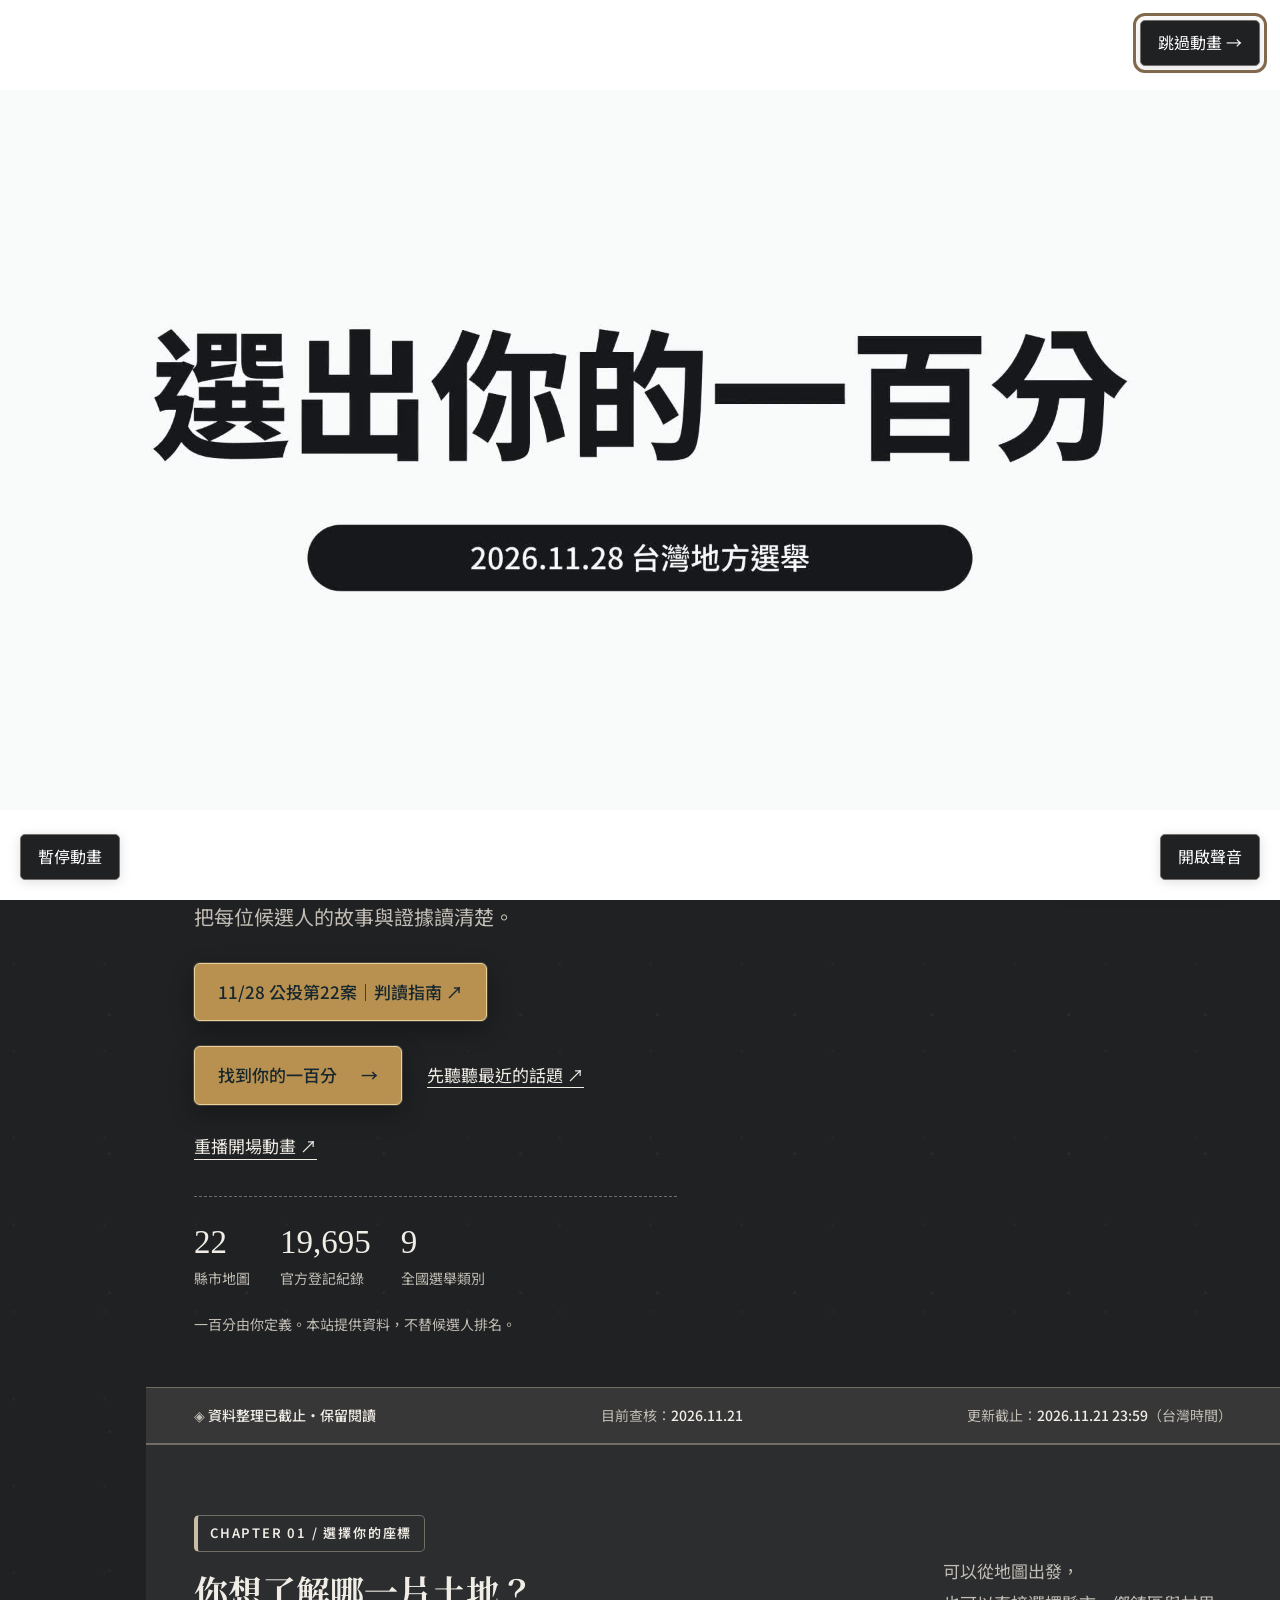
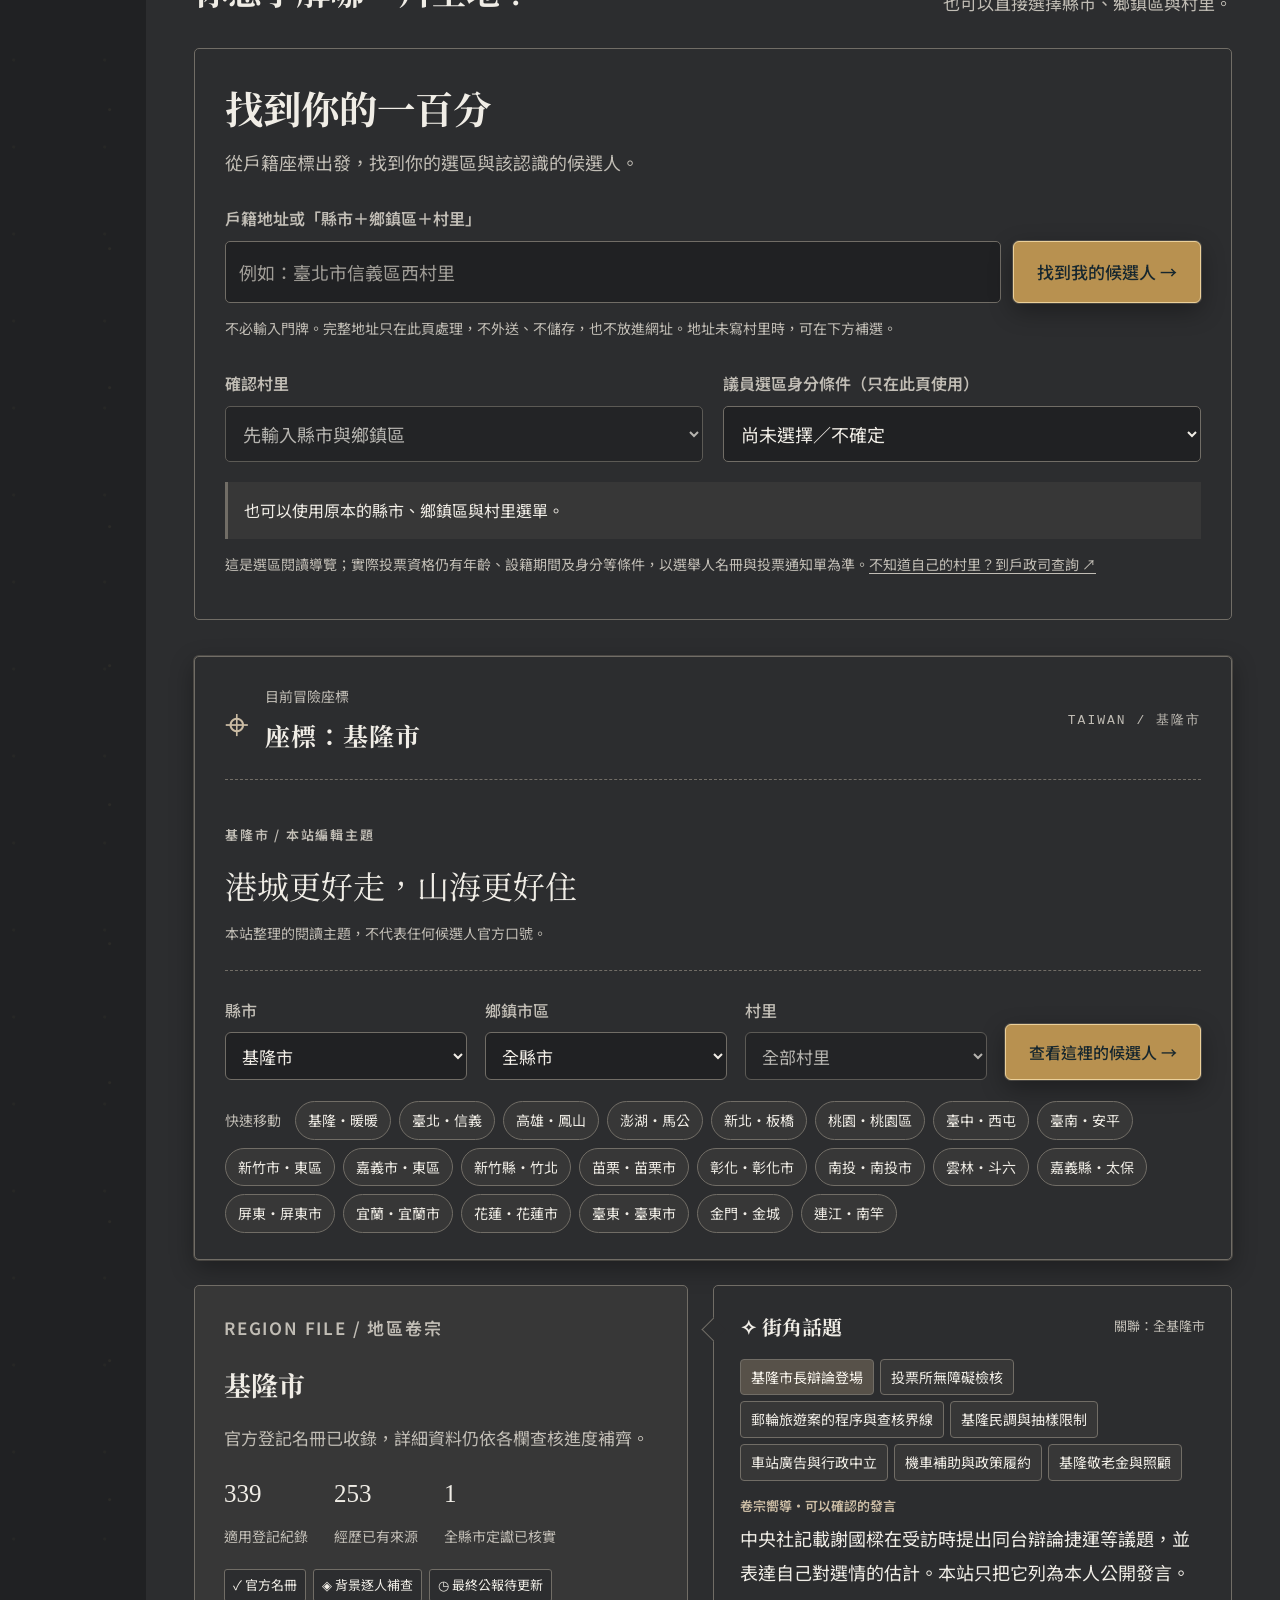
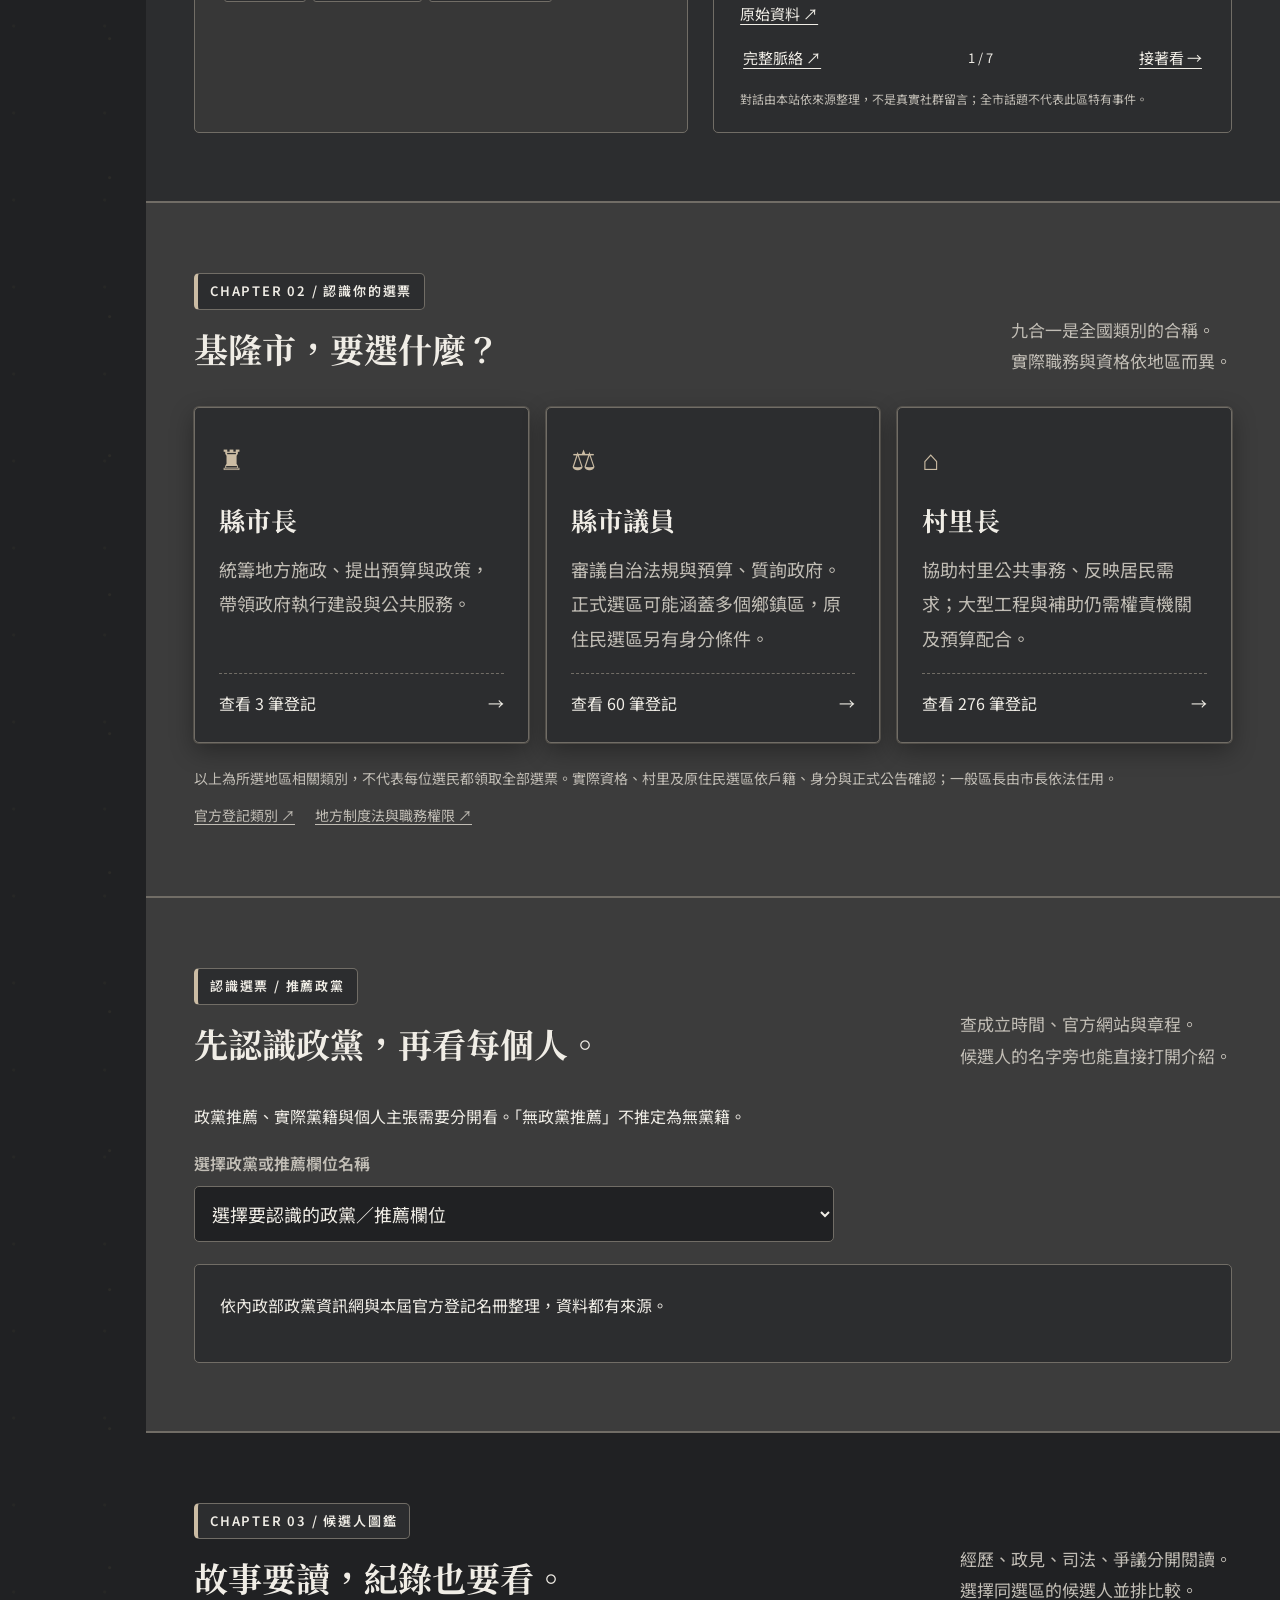
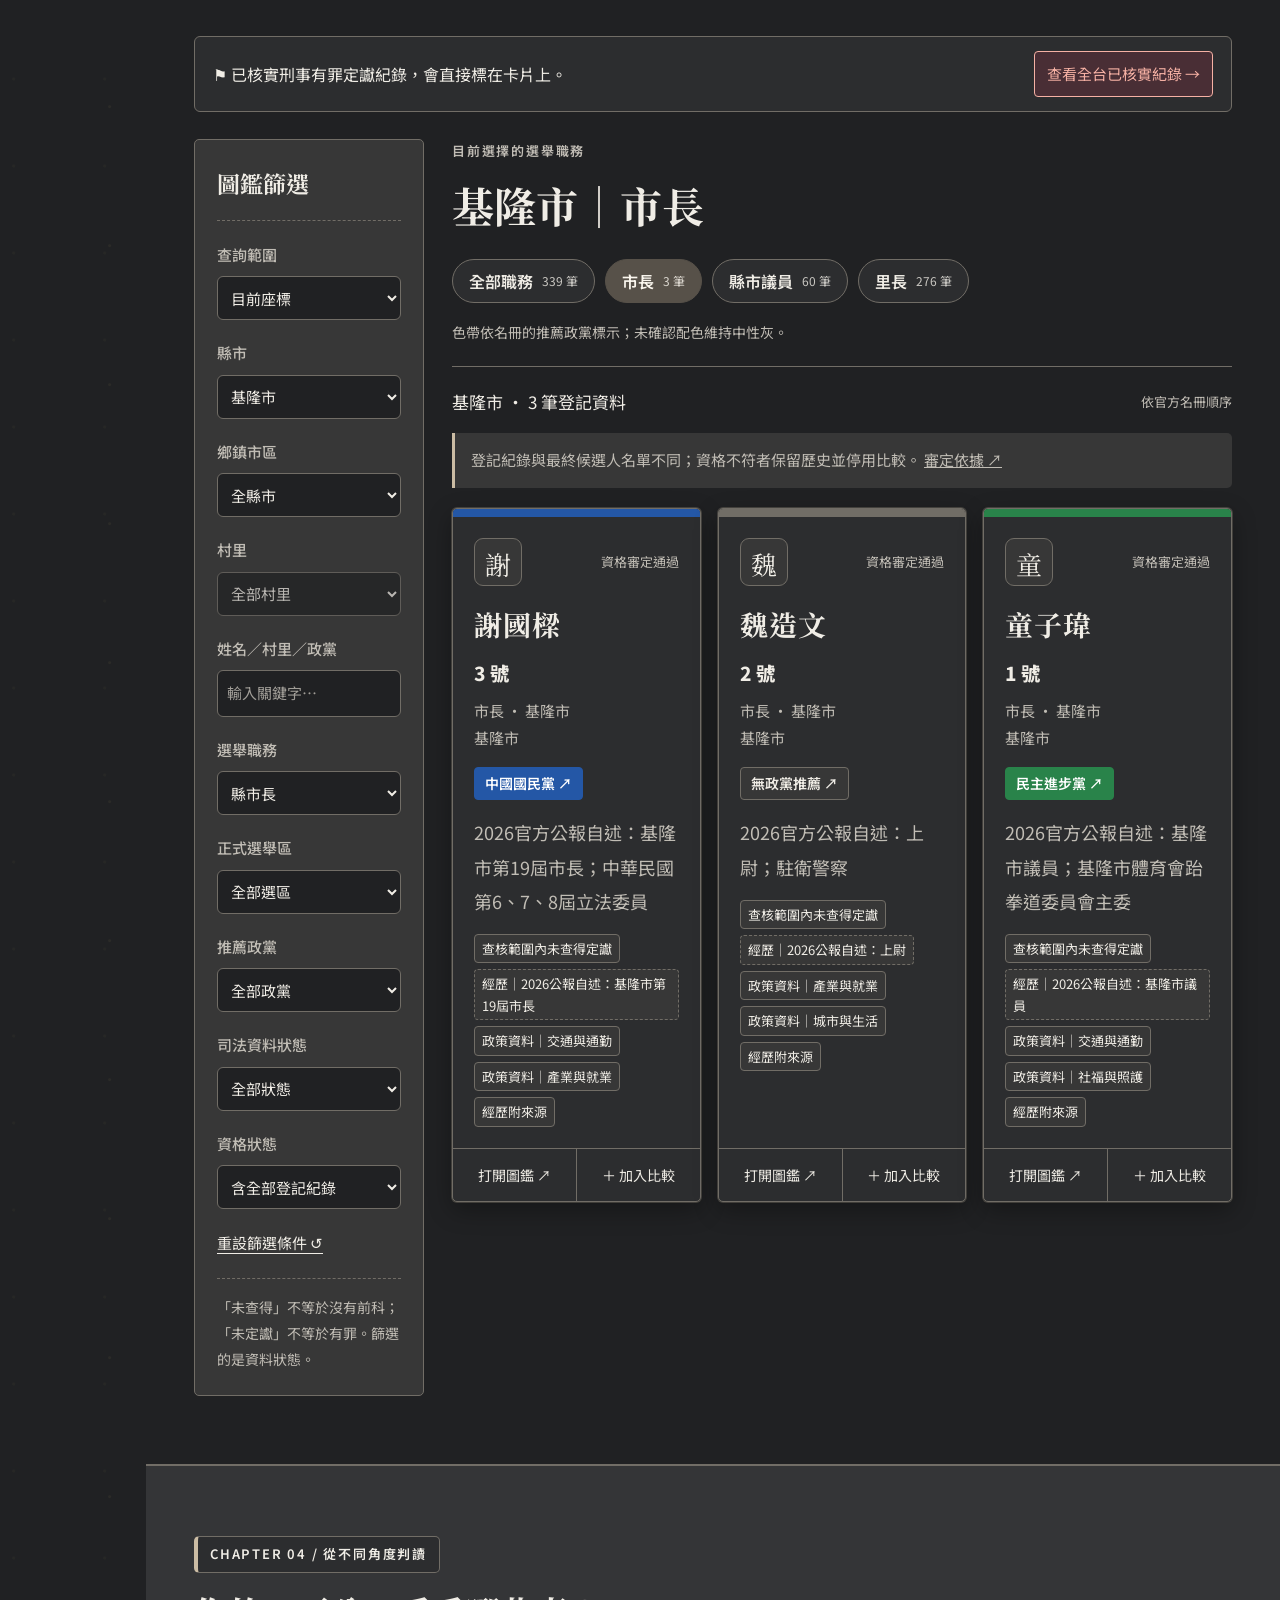
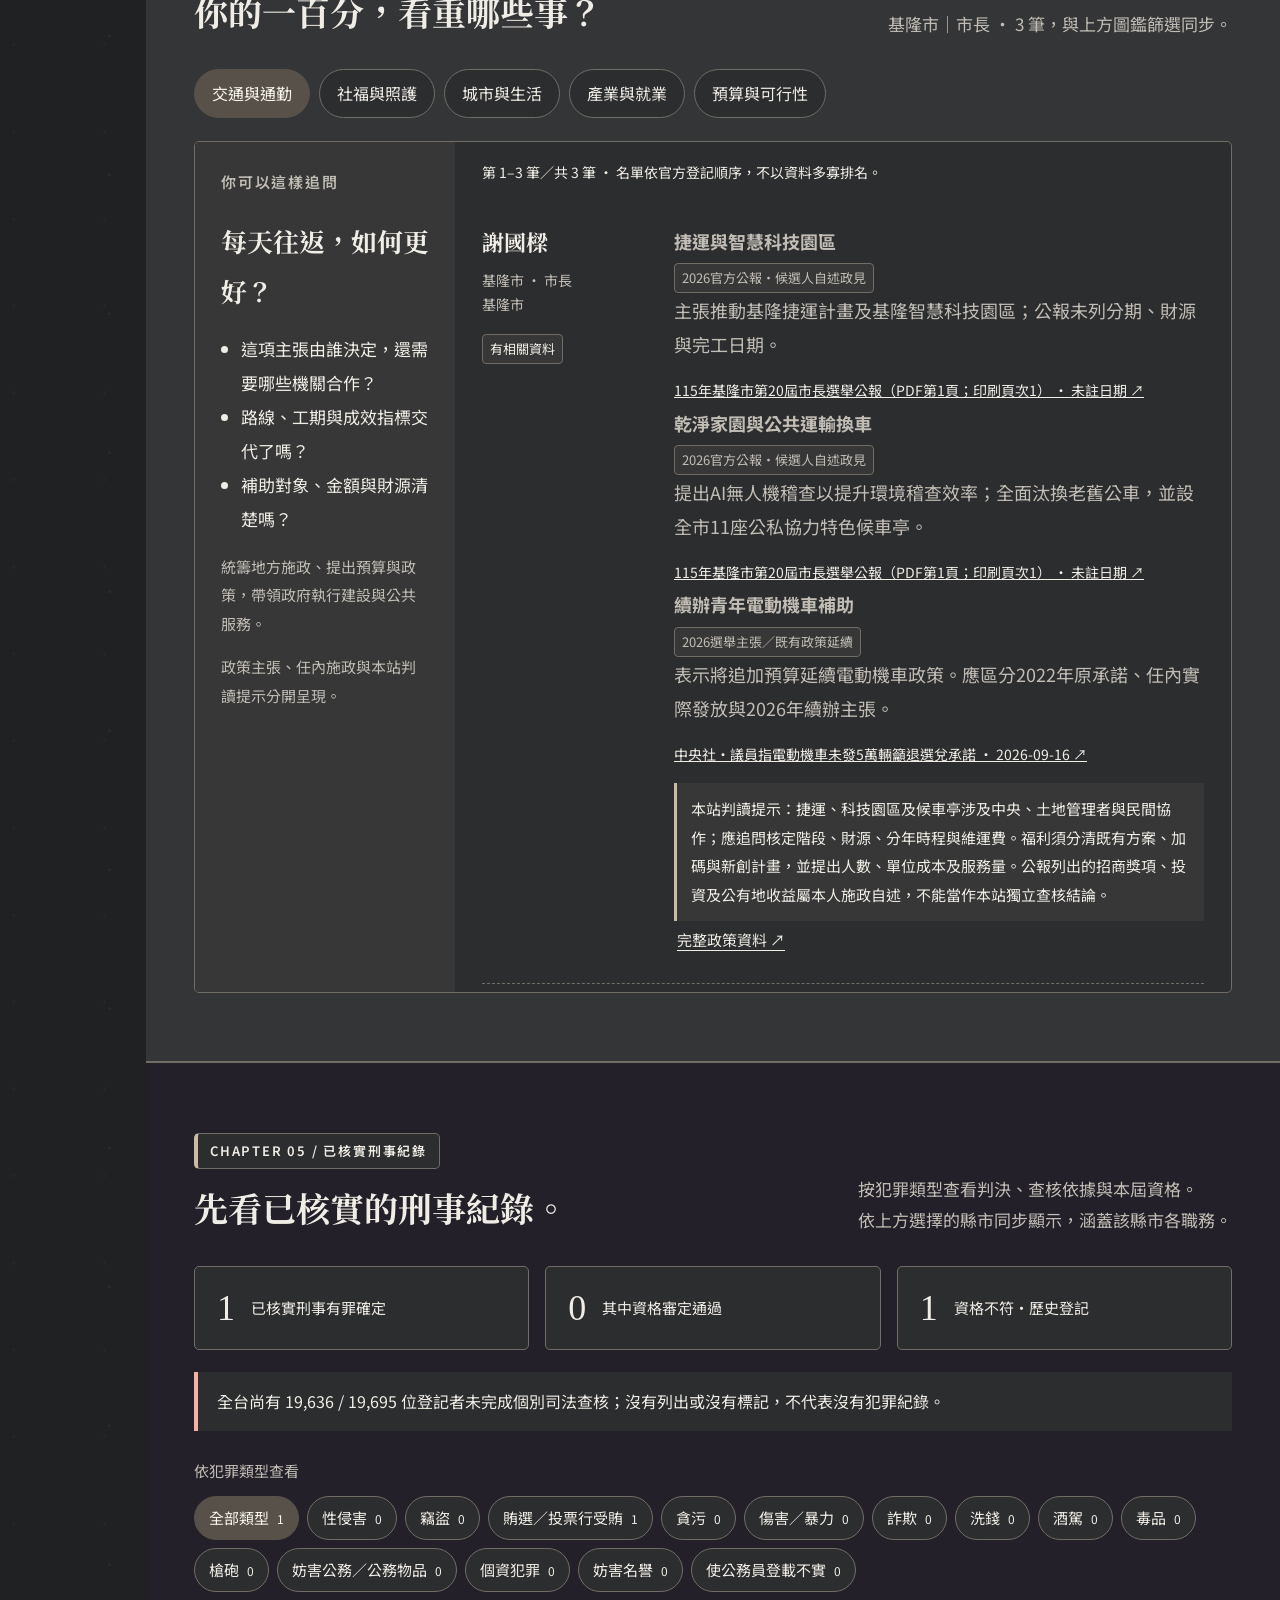
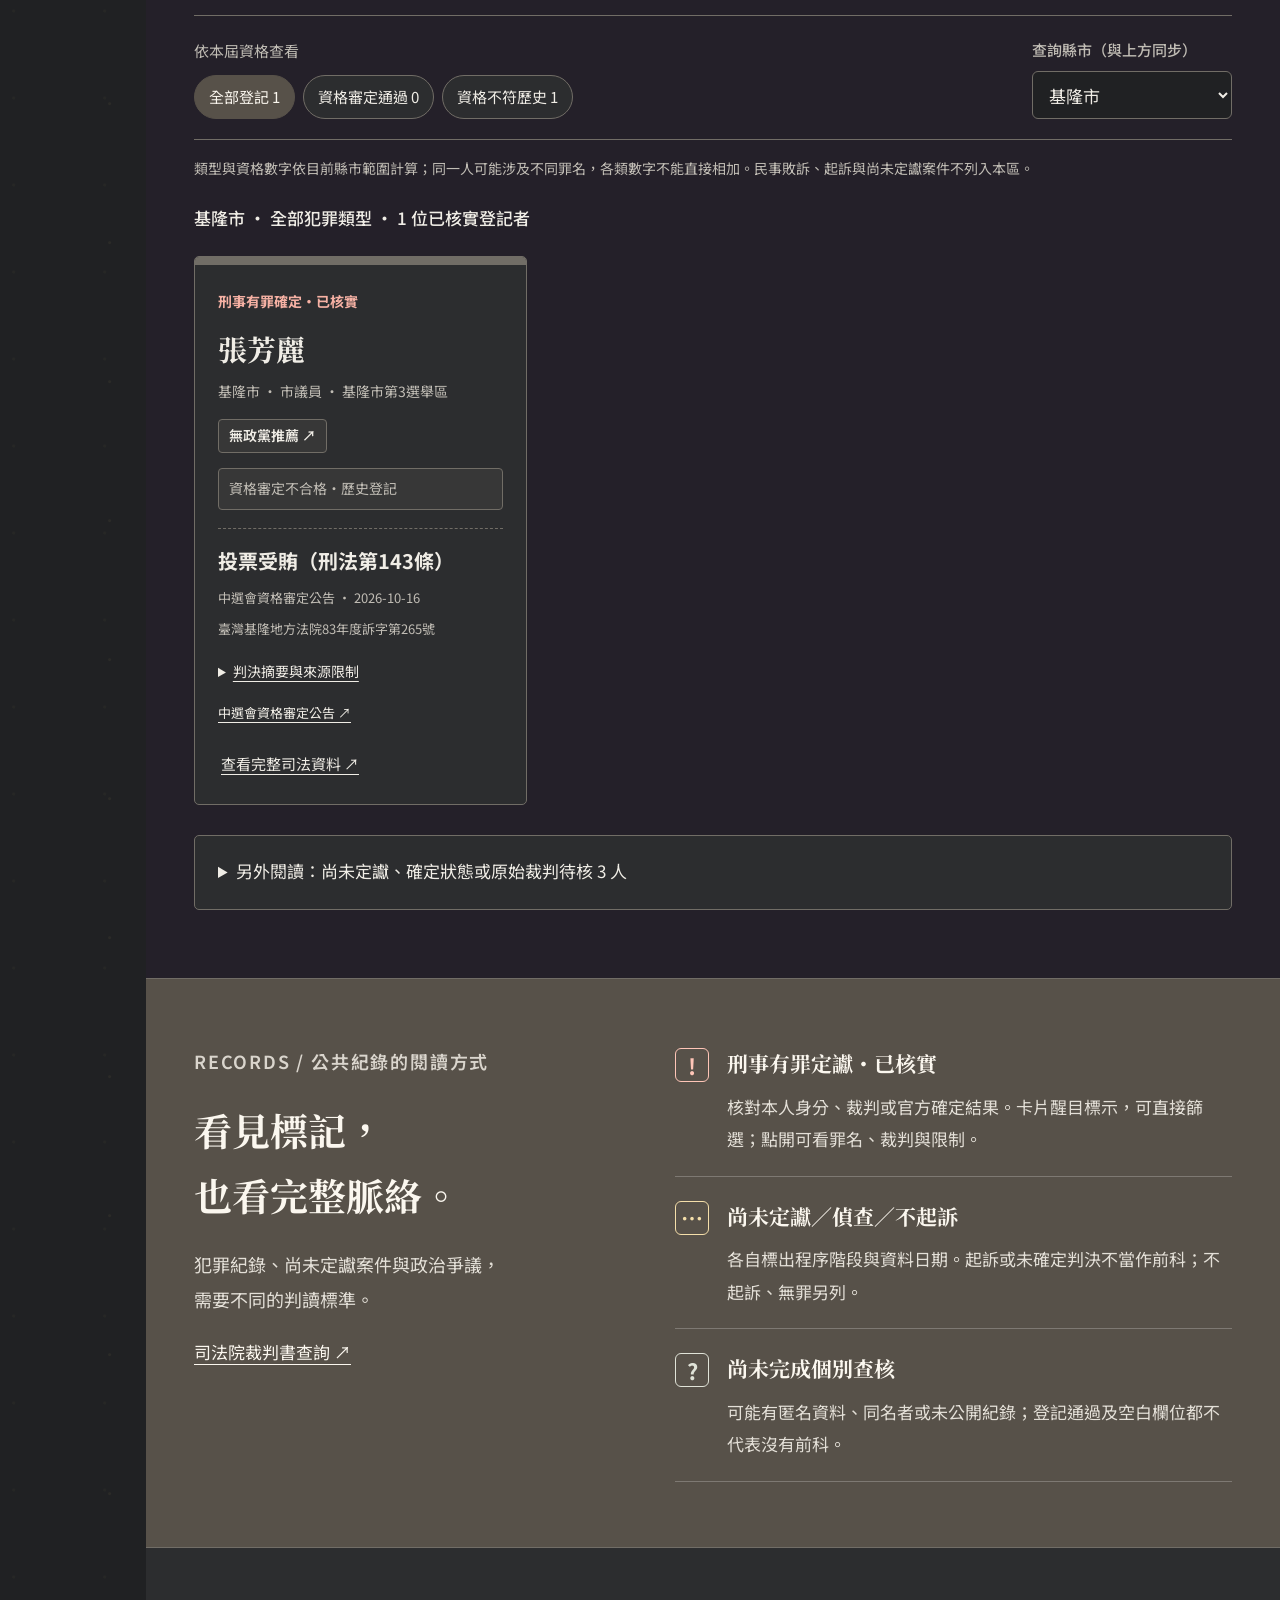
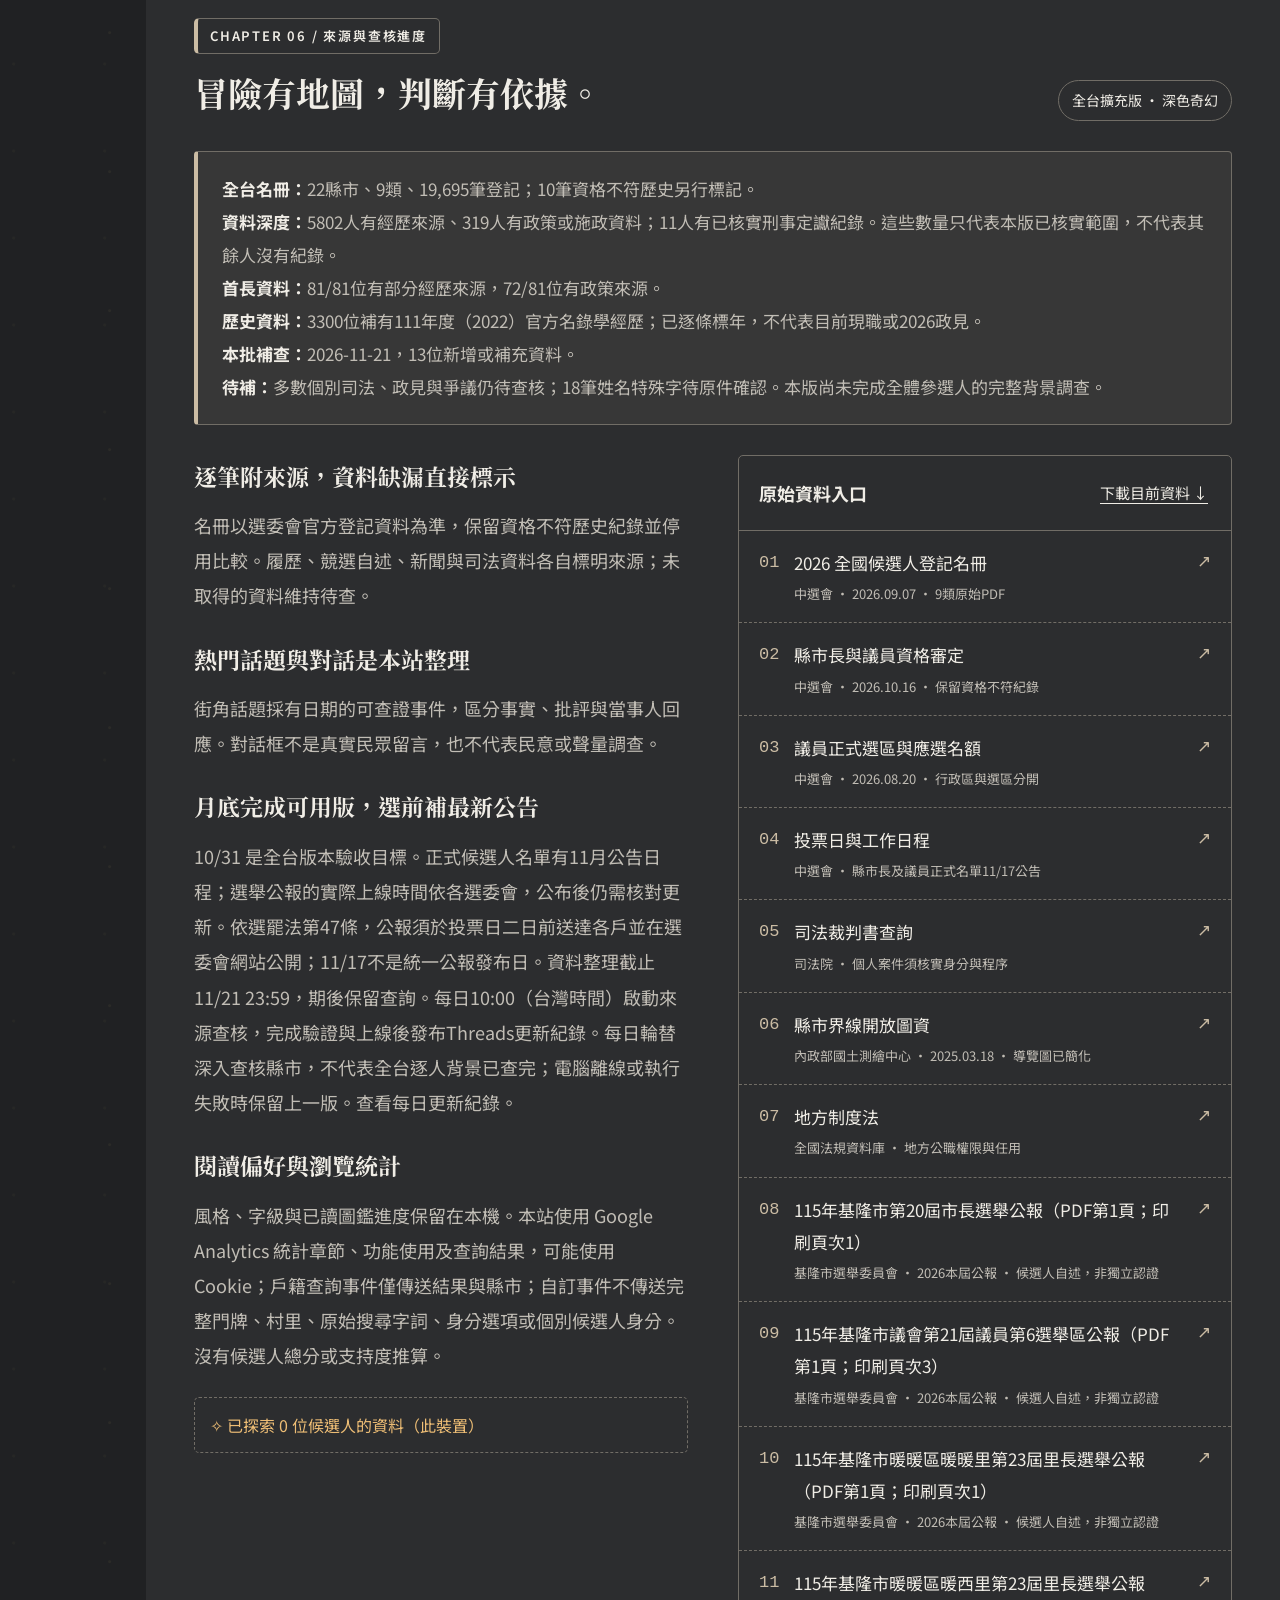
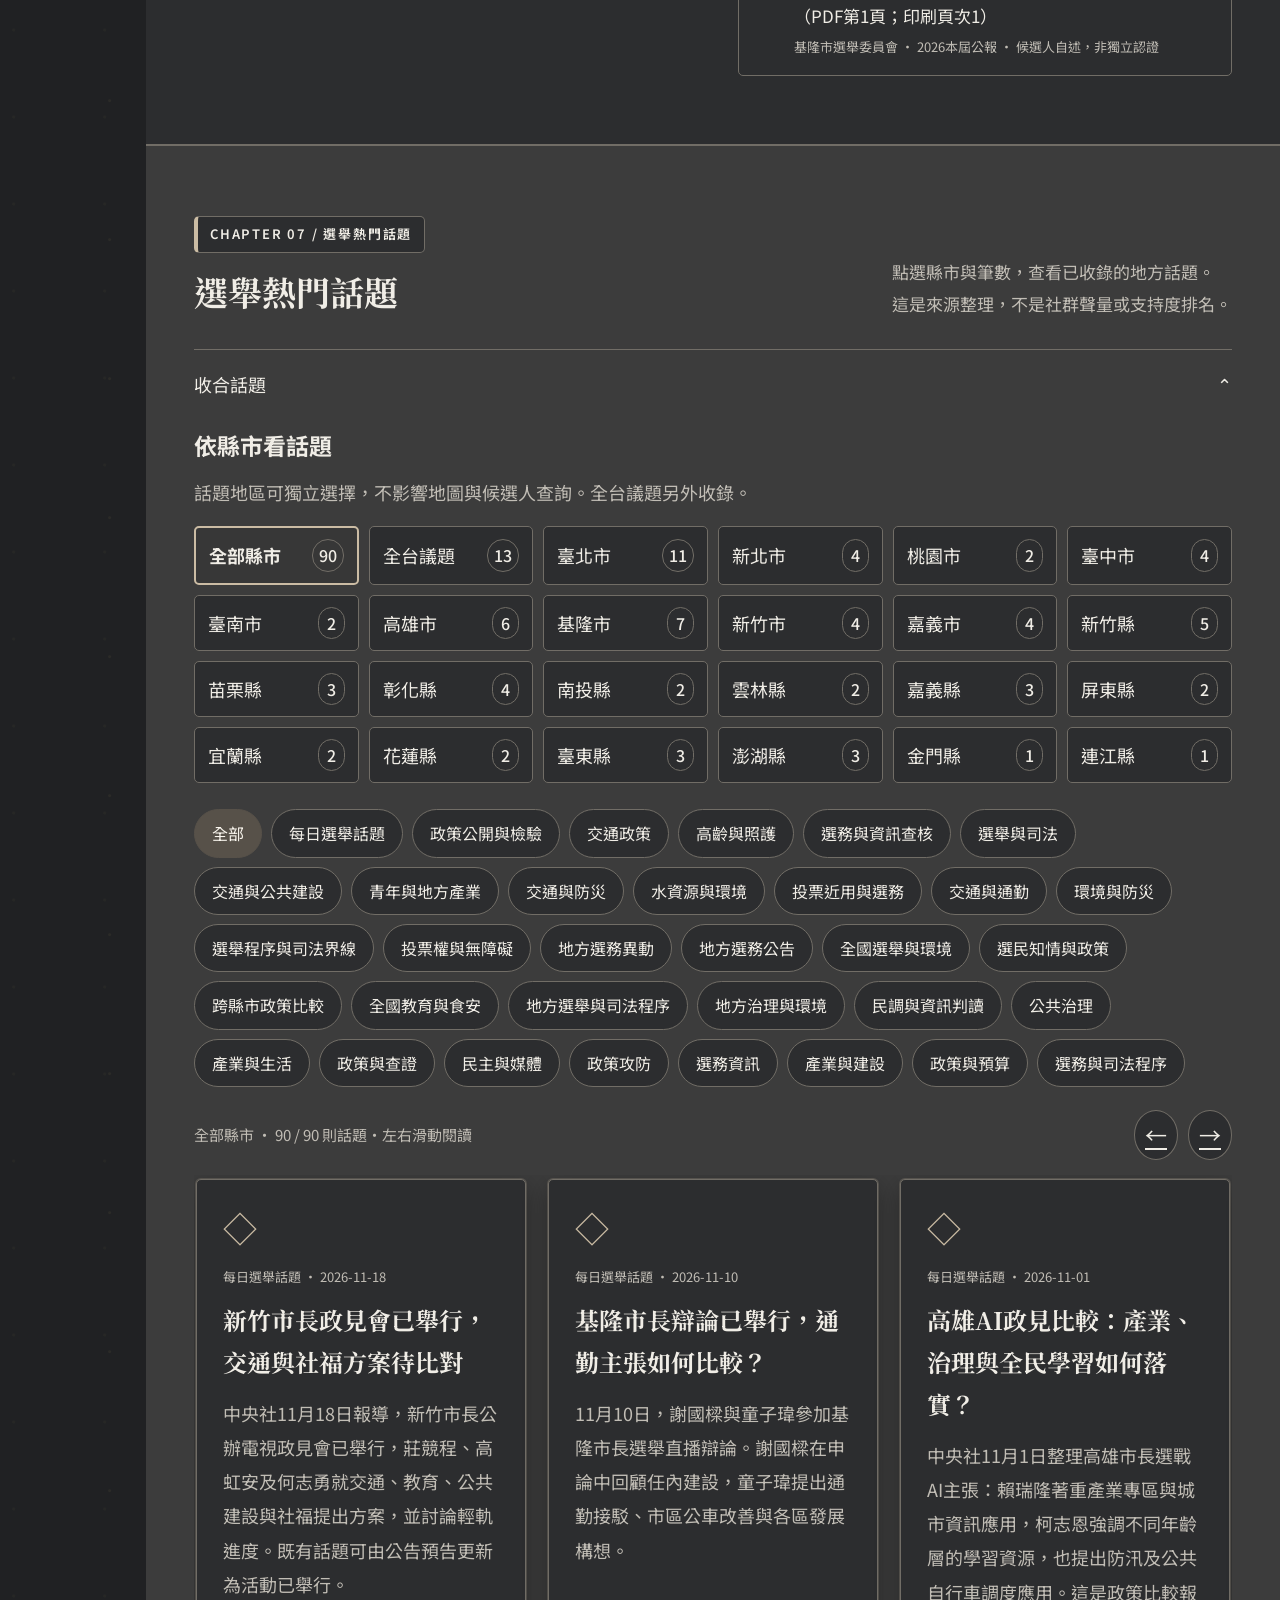
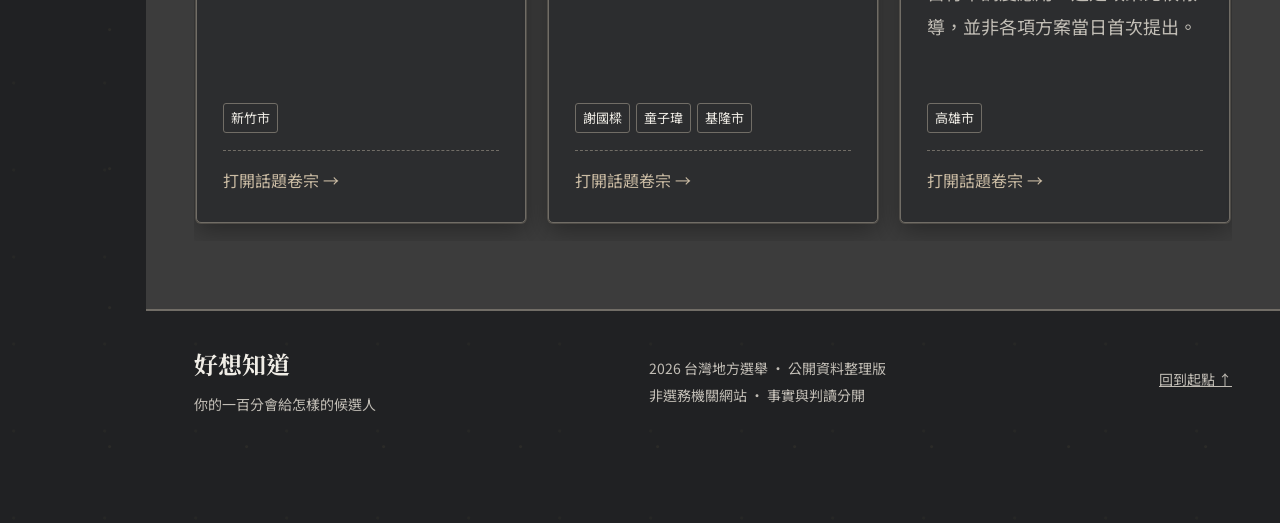
==== commit f4605270: "Complete 2026 Keelung mayor and Nuannuan Nuanxi candidate bulletin profiles" ====
--- a/index.html
+++ b/index.html
@@ -26,7 +26,7 @@
     page_referrer: analyticsReferrer()
   });
 </script>
-<link rel="stylesheet" href="themes.css?v=20261021-topic-counties"><script src="analytics.js?v=20261017-events" defer></script><script src="main.js?v=20261027-ballot-numbers" defer></script><style>.policy-item .policy-person-meta{font-size:14px;line-height:1.7;margin:8px 0 12px}.policy-scope-summary{font-size:14px;line-height:1.8;padding-top:18px}.policy-pagination{flex-wrap:wrap;margin-block:22px}.policy-pagination span{white-space:nowrap}@media(min-width:701px){.policy-item{grid-template-columns:minmax(130px,170px) minmax(0,1fr)}}@media(max-width:700px){.policy-item>div:first-child{flex-wrap:wrap}.policy-person-meta{flex-basis:100%;margin:0}.policy-pagination{gap:10px}}</style>
+<link rel="stylesheet" href="themes.css?v=20261021-topic-counties"><script src="analytics.js?v=20261017-events" defer></script><script src="main.js?v=20261121-official-bulletins" defer></script><style>.policy-item .policy-person-meta{font-size:14px;line-height:1.7;margin:8px 0 12px}.policy-scope-summary{font-size:14px;line-height:1.8;padding-top:18px}.policy-pagination{flex-wrap:wrap;margin-block:22px}.policy-pagination span{white-space:nowrap}@media(min-width:701px){.policy-item{grid-template-columns:minmax(130px,170px) minmax(0,1fr)}}@media(max-width:700px){.policy-item>div:first-child{flex-wrap:wrap}.policy-person-meta{flex-basis:100%;margin:0}.policy-pagination{gap:10px}}</style>
 </head>
 <body><dialog class="intro-overlay" id="opening-intro" aria-label="一票，打開一座城市，城市主題開場動畫" open><video id="intro-film" autoplay muted playsinline preload="auto" poster="assets/city-motion-rich.jpg?v=end-title-20261017" aria-label="一票，打開一座城市，20秒城市主題開場動畫"><source src="assets/city-motion-rich.mp4?v=end-title-20261017" type="video/mp4"></video><form method="dialog" class="intro-skip-form"><button class="intro-control" id="skip-intro" autofocus>跳過動畫 →</button></form><div class="intro-playback"><button class="intro-control" id="pause-intro">暫停動畫</button><button class="intro-control" id="sound-intro" aria-pressed="false">開啟聲音</button></div></dialog><noscript><style>#opening-intro{display:none}</style></noscript><a class="skip" href="#directory">跳到候選人圖鑑</a>
 <header class="site-header"><div class="header-inner"><a class="brand" href="#"><span class="brand-mark" aria-hidden="true">✧</span><span>好想知道<small>2026 · 公民冒險指南</small></span></a><nav aria-label="主選單"><a href="#atlas">冒險地圖</a><a href="#directory">候選人圖鑑</a><a href="#judicial-records">刑事紀錄</a><a href="#hot-topics">熱門話題</a><a href="#method">資料卷宗</a></nav><button class="font-control" id="font-control" aria-pressed="false" title="放大閱讀字體">A＋</button></div></header><nav class="chapter-dock" aria-label="章節快速跳轉"><p class="chapter-dock-heading">CHAPTER INDEX</p><ol class="chapter-links"><li><a href="#coordinates" aria-label="CHAPTER 01 / 選擇你的座標" aria-current="location"><span>CHAPTER <b>01</b></span><strong>選擇座標</strong></a></li><li><a href="#ballot" aria-label="CHAPTER 02 / 認識你的選票"><span>CHAPTER <b>02</b></span><strong>認識選票</strong></a></li><li><a href="#directory" aria-label="CHAPTER 03 / 候選人圖鑑"><span>CHAPTER <b>03</b></span><strong>候選人圖鑑</strong></a></li><li><a href="#perspectives" aria-label="CHAPTER 04 / 從不同角度判讀"><span>CHAPTER <b>04</b></span><strong>不同角度判讀</strong></a></li><li><a href="#judicial-records" aria-label="CHAPTER 05 / 已核實刑事紀錄"><span>CHAPTER <b>05</b></span><strong>已核實刑事紀錄</strong></a></li><li><a href="#method" aria-label="CHAPTER 06 / 來源與查核進度"><span>CHAPTER <b>06</b></span><strong>來源與查核</strong></a></li><li><a href="#hot-topics" aria-label="CHAPTER 07 / 選舉熱門話題"><span>CHAPTER <b>07</b></span><strong>選舉熱門話題</strong></a></li></ol></nav>
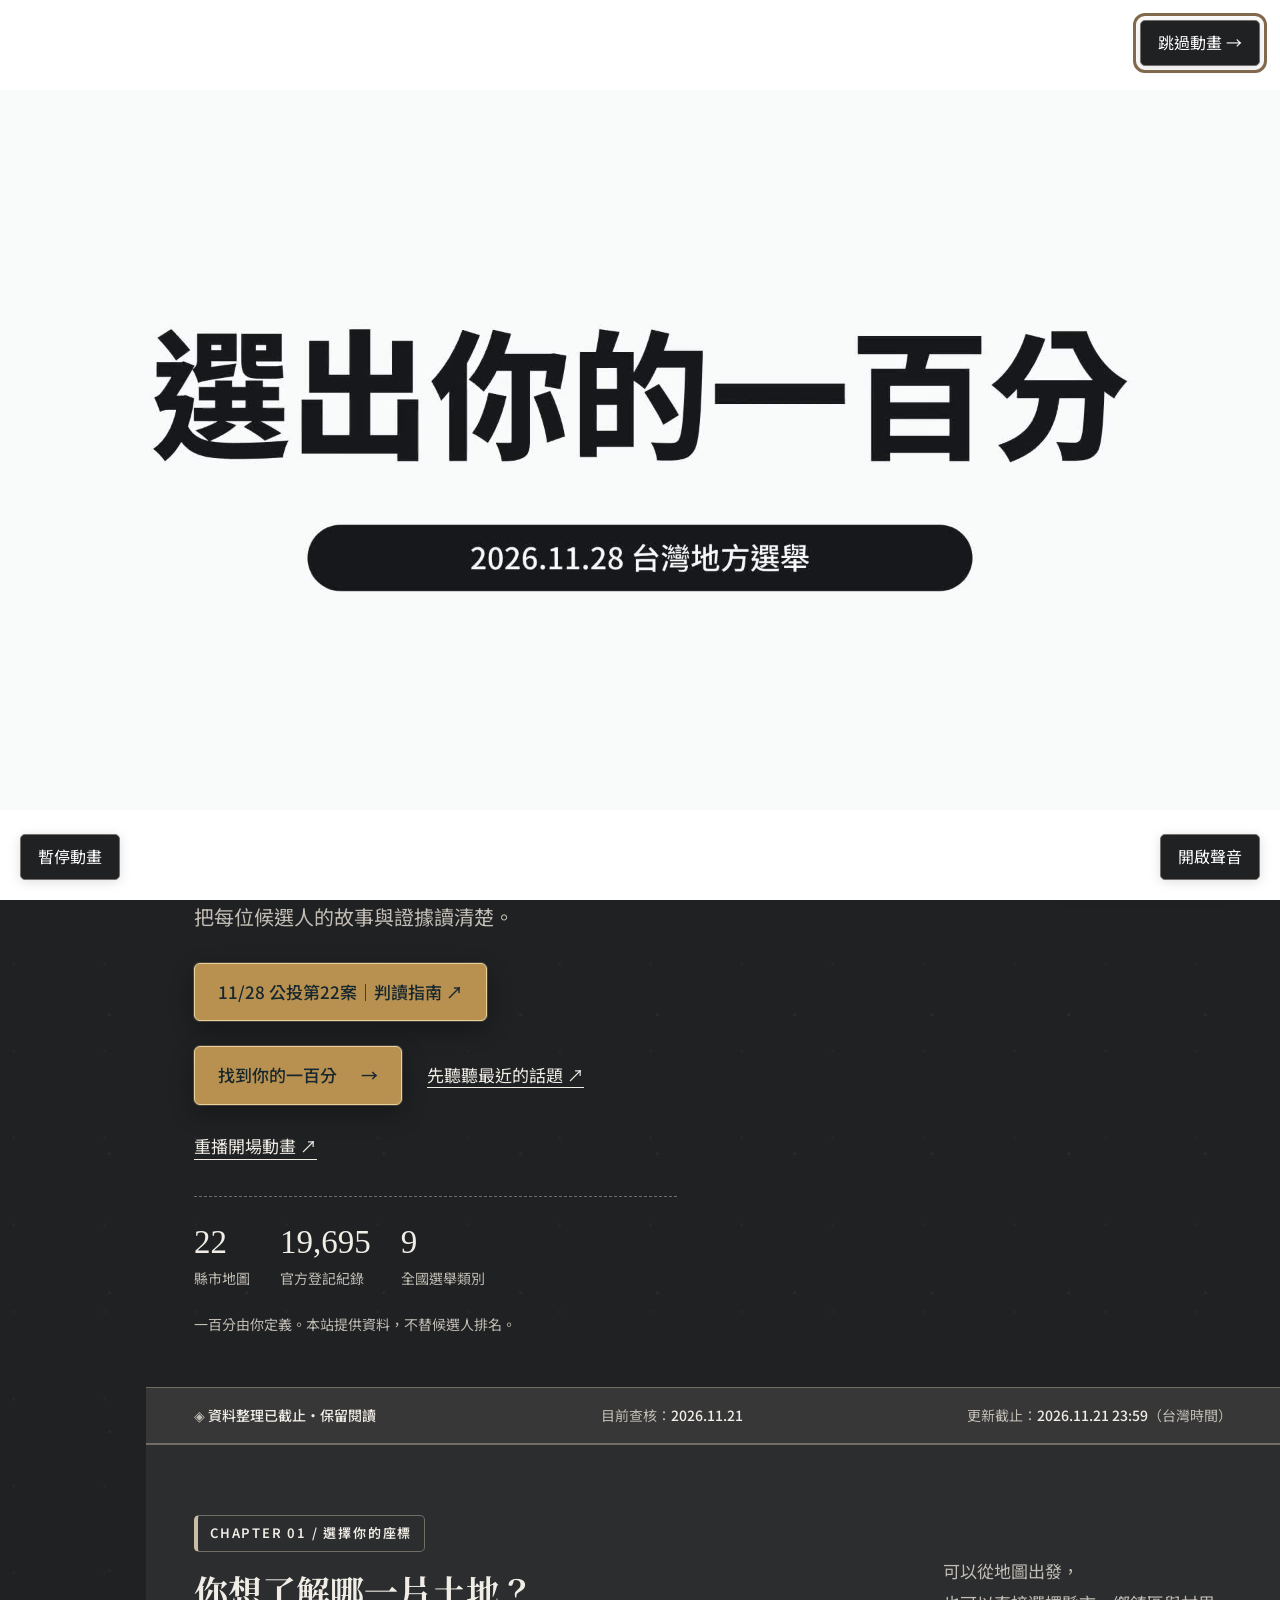
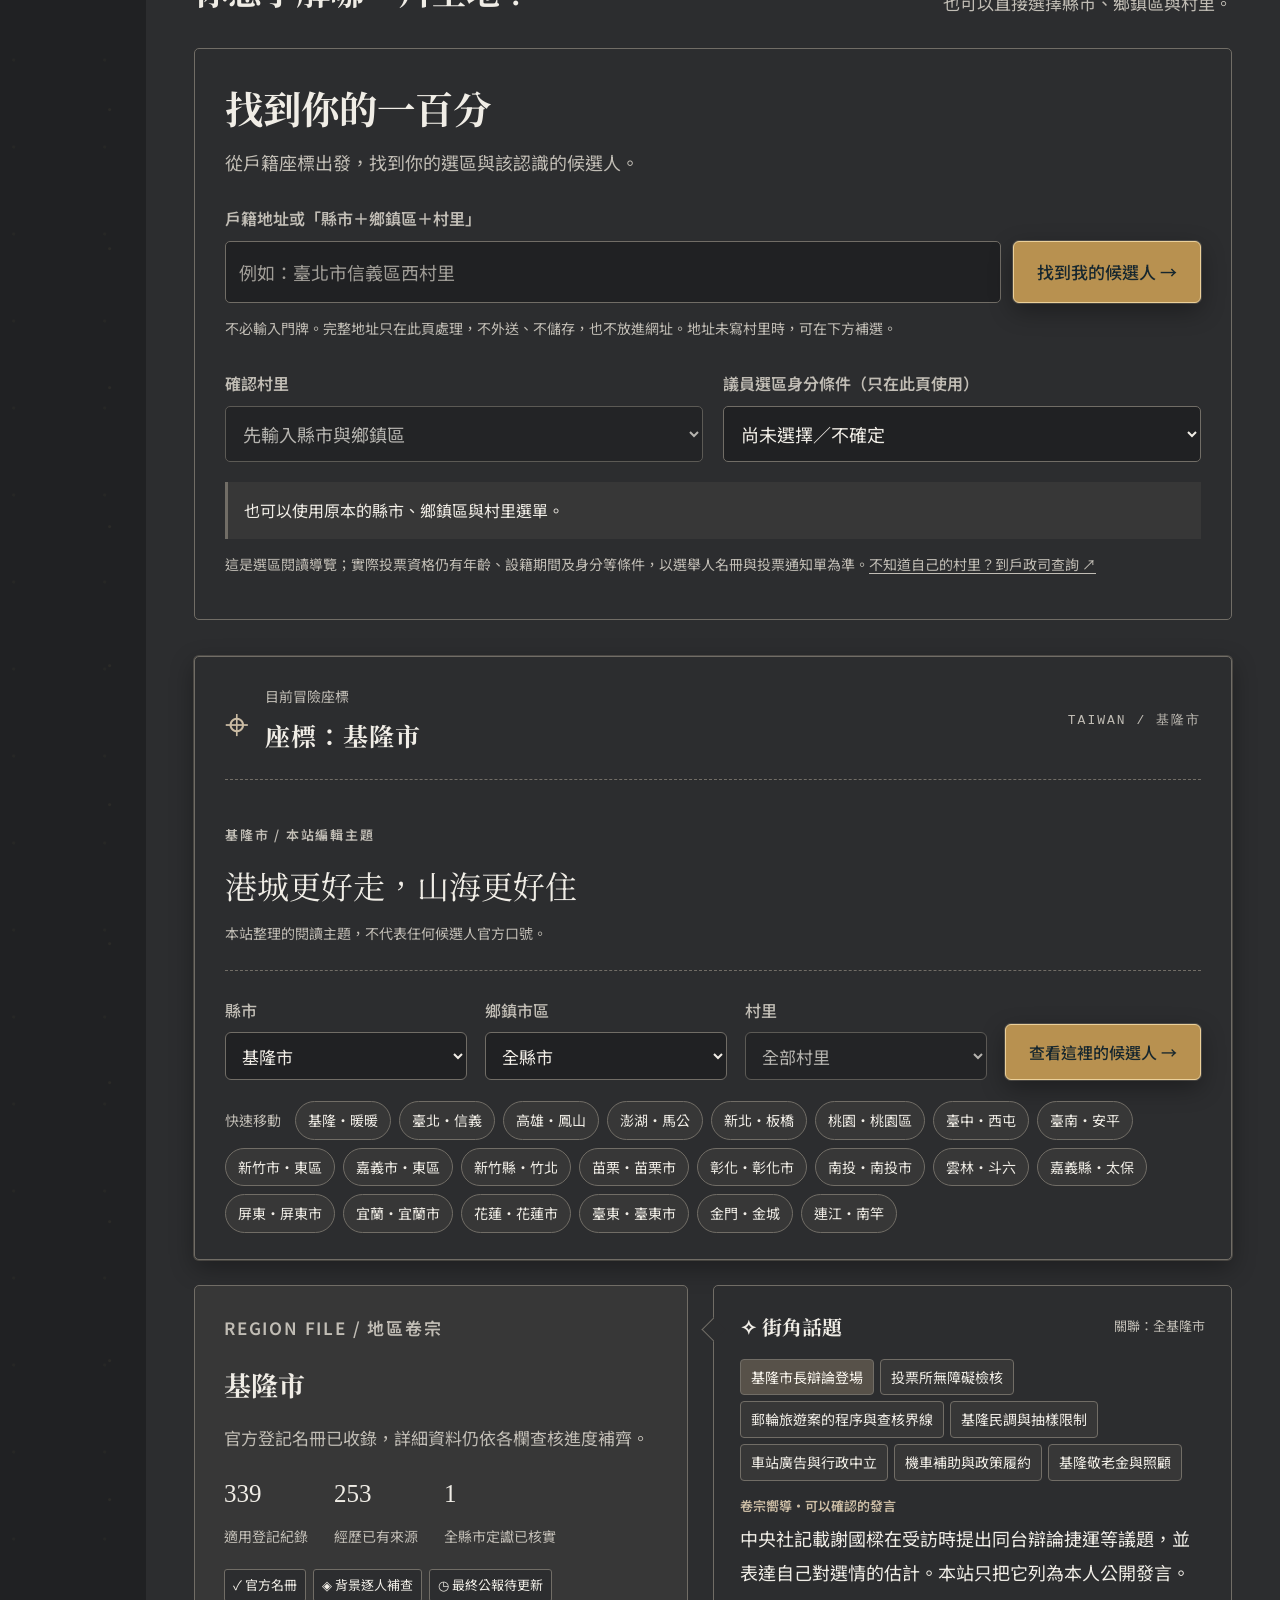
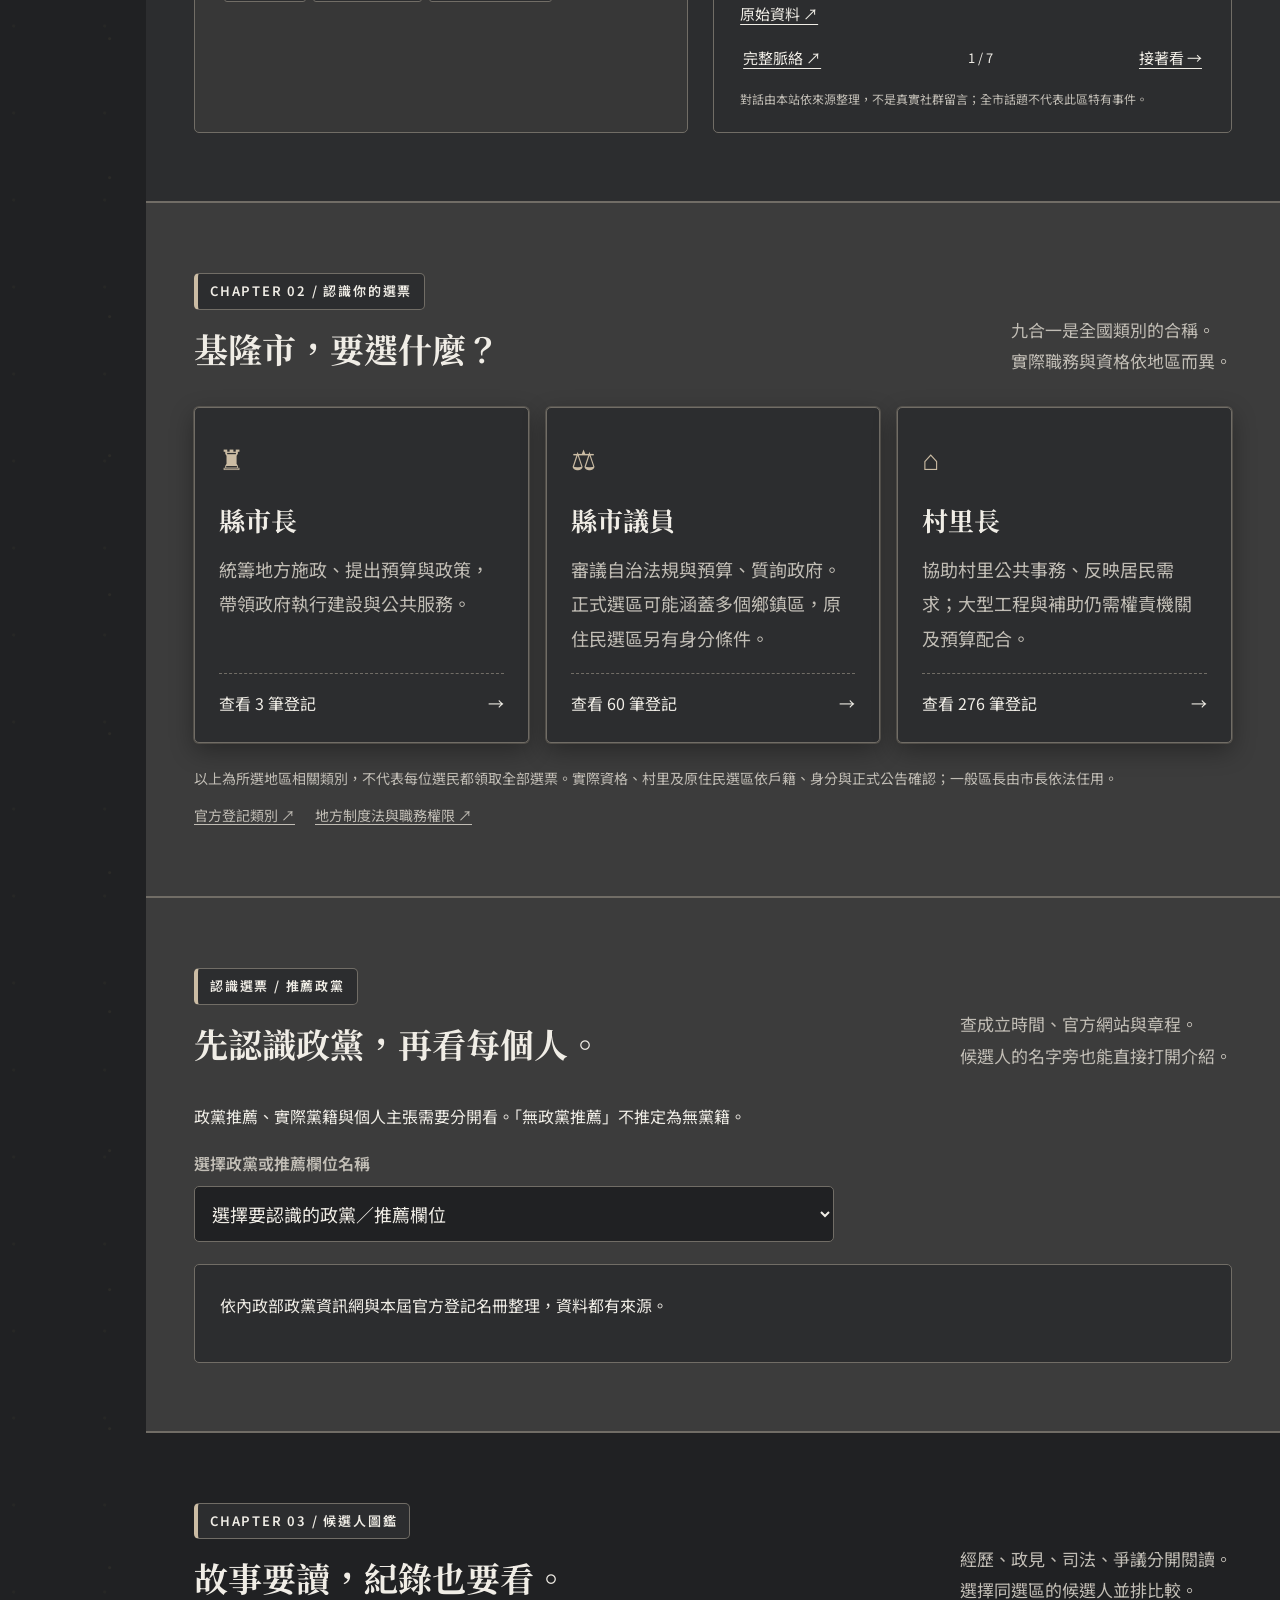
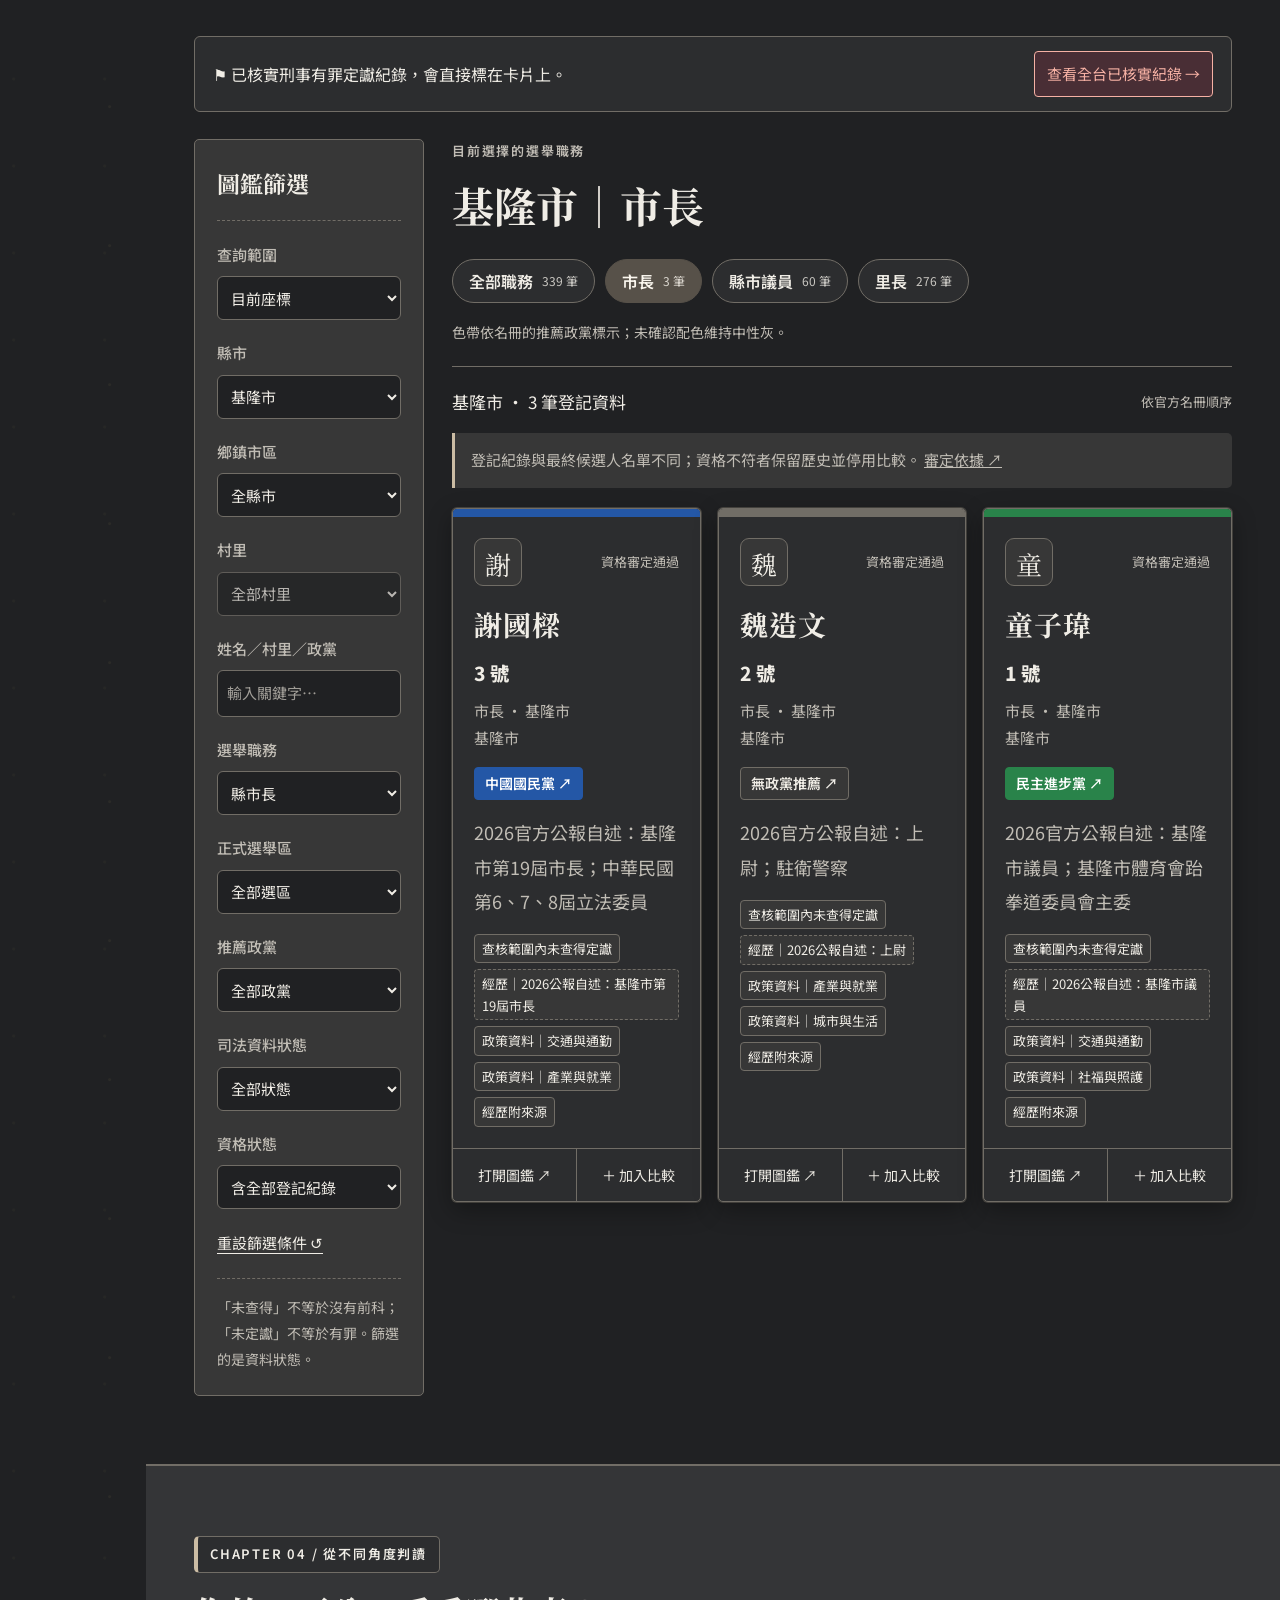
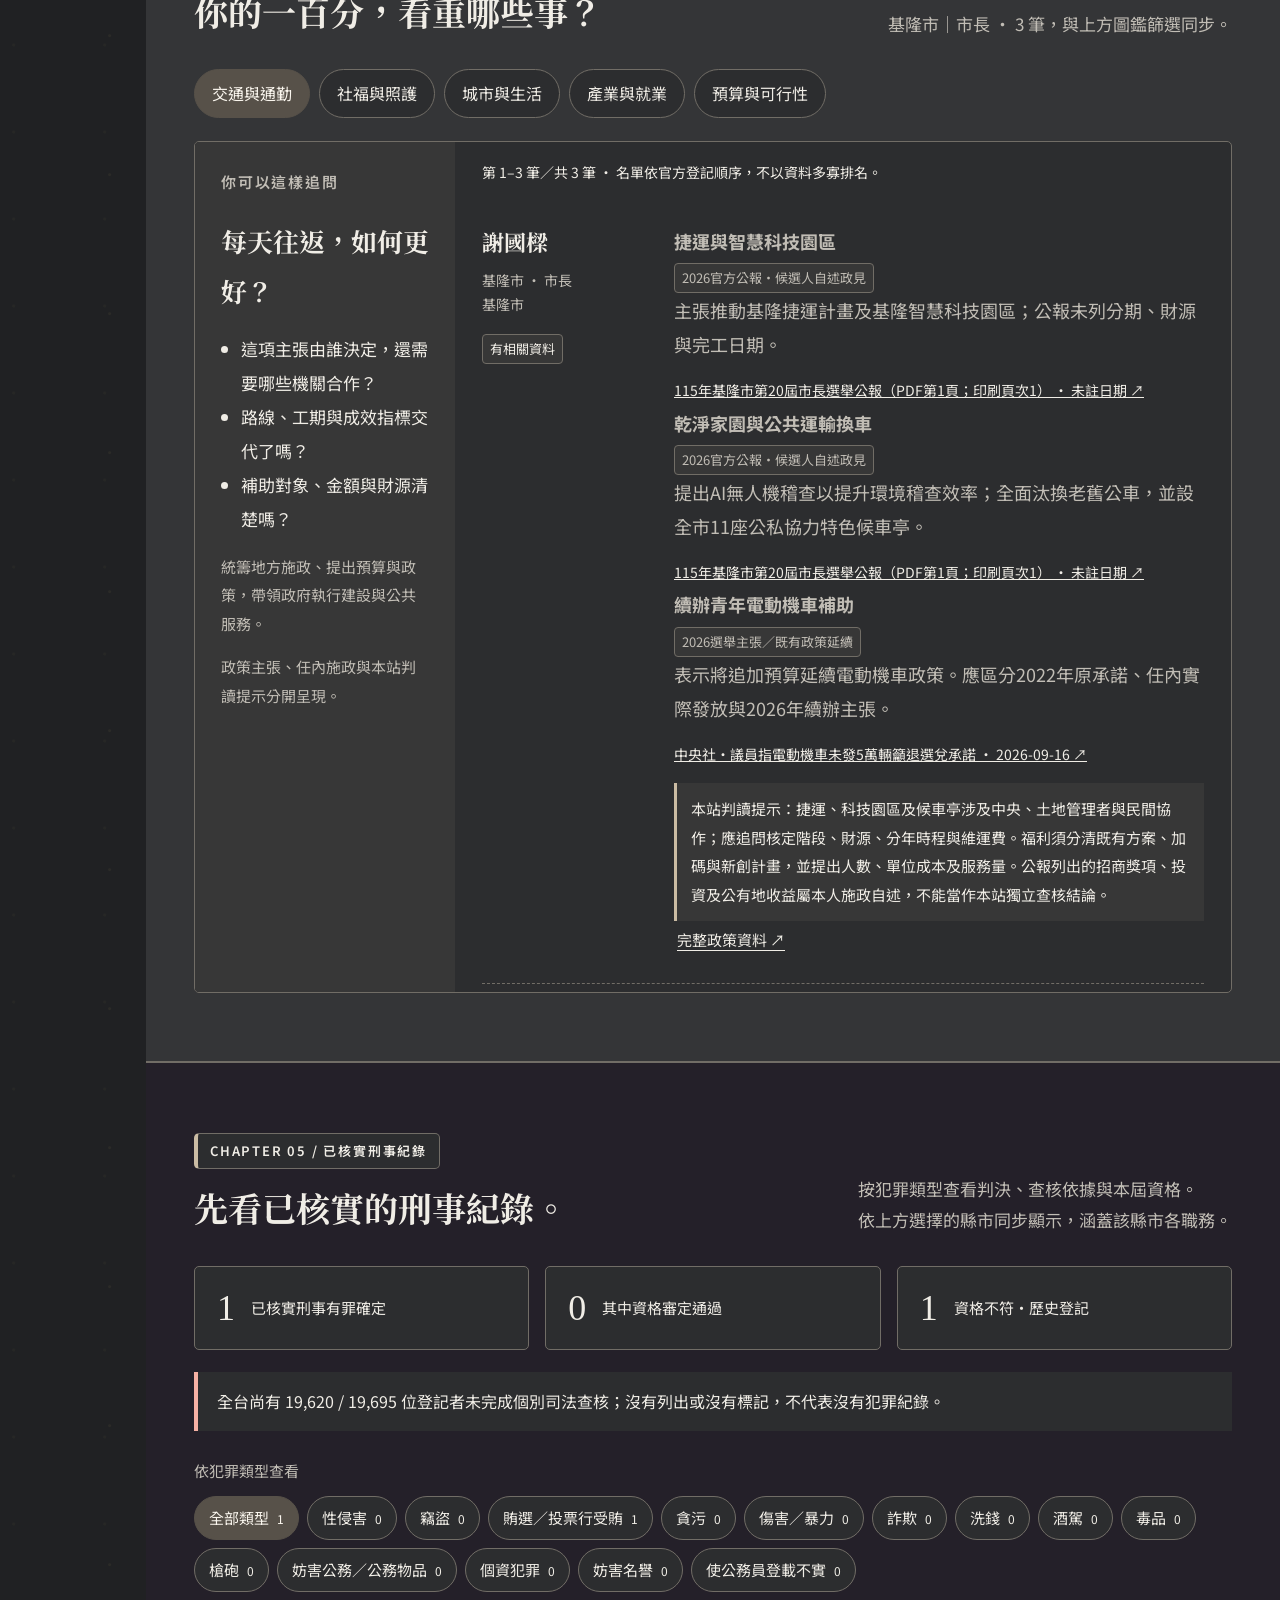
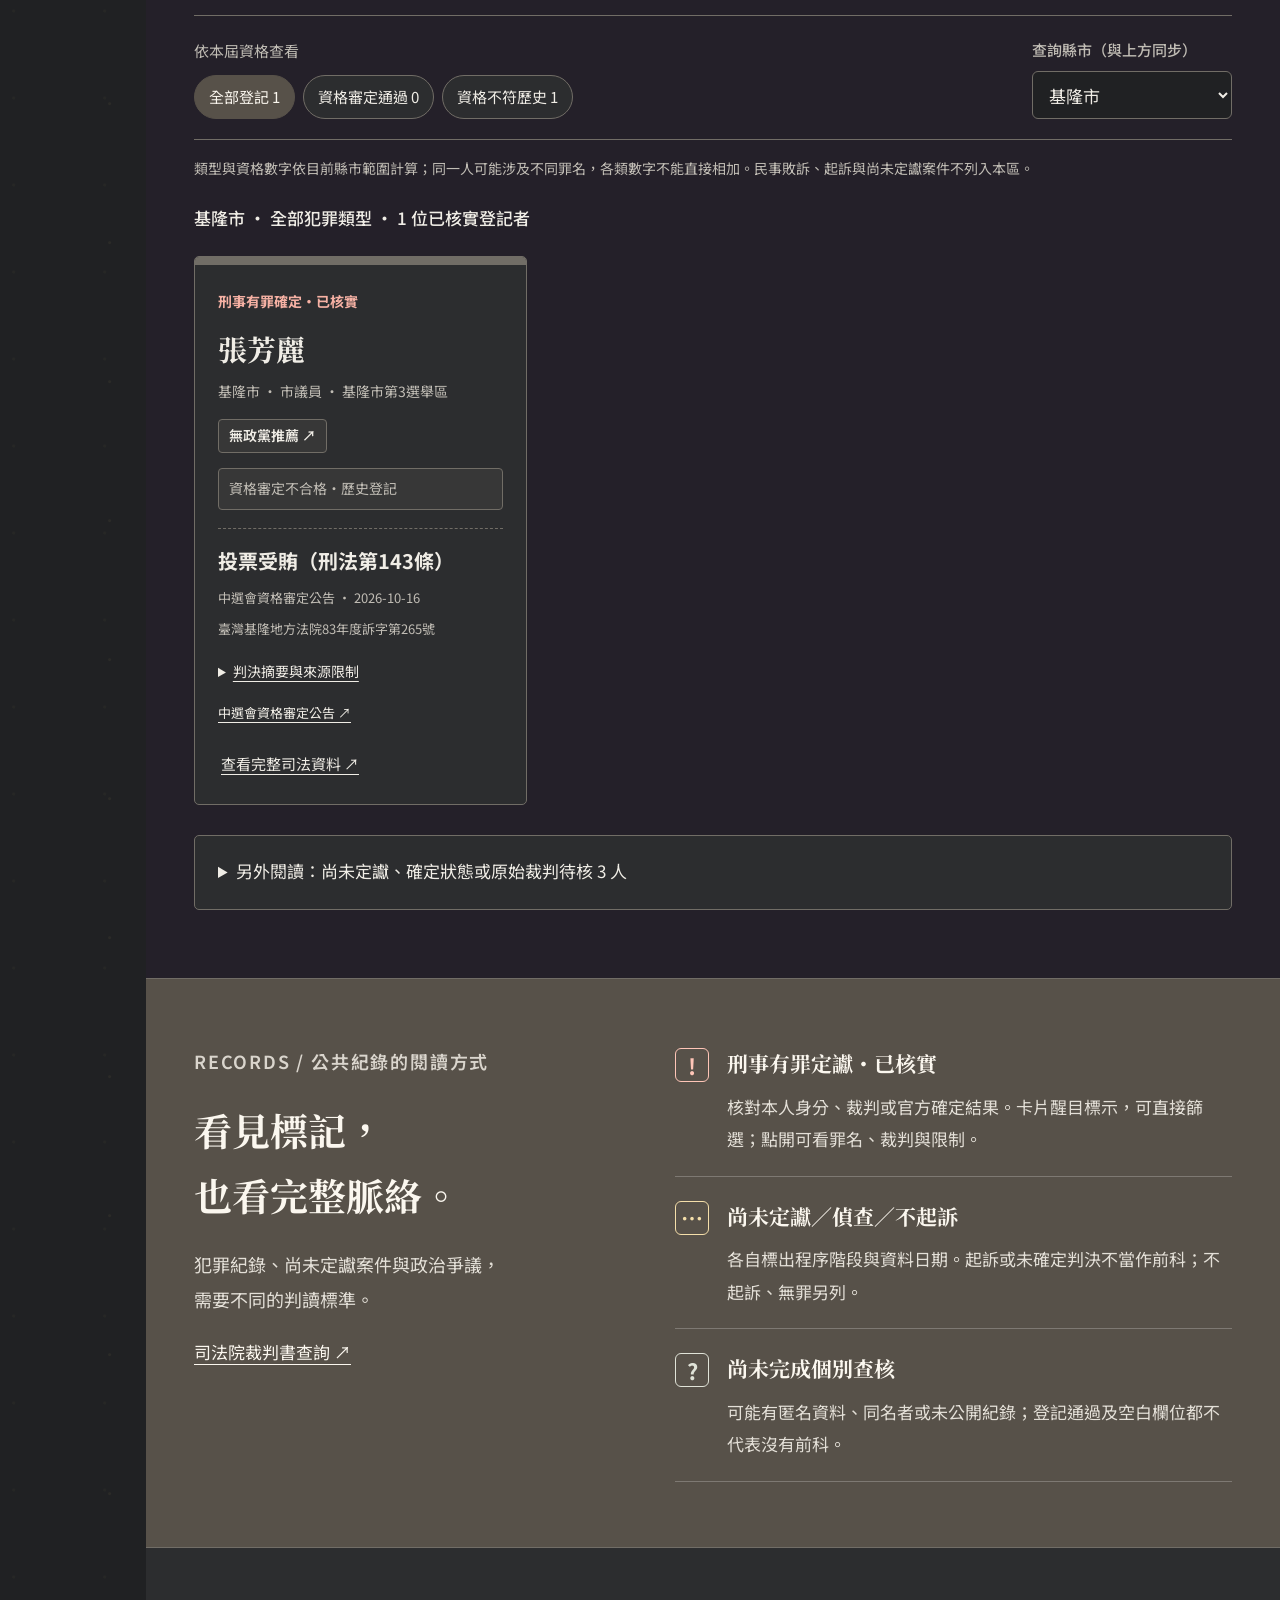
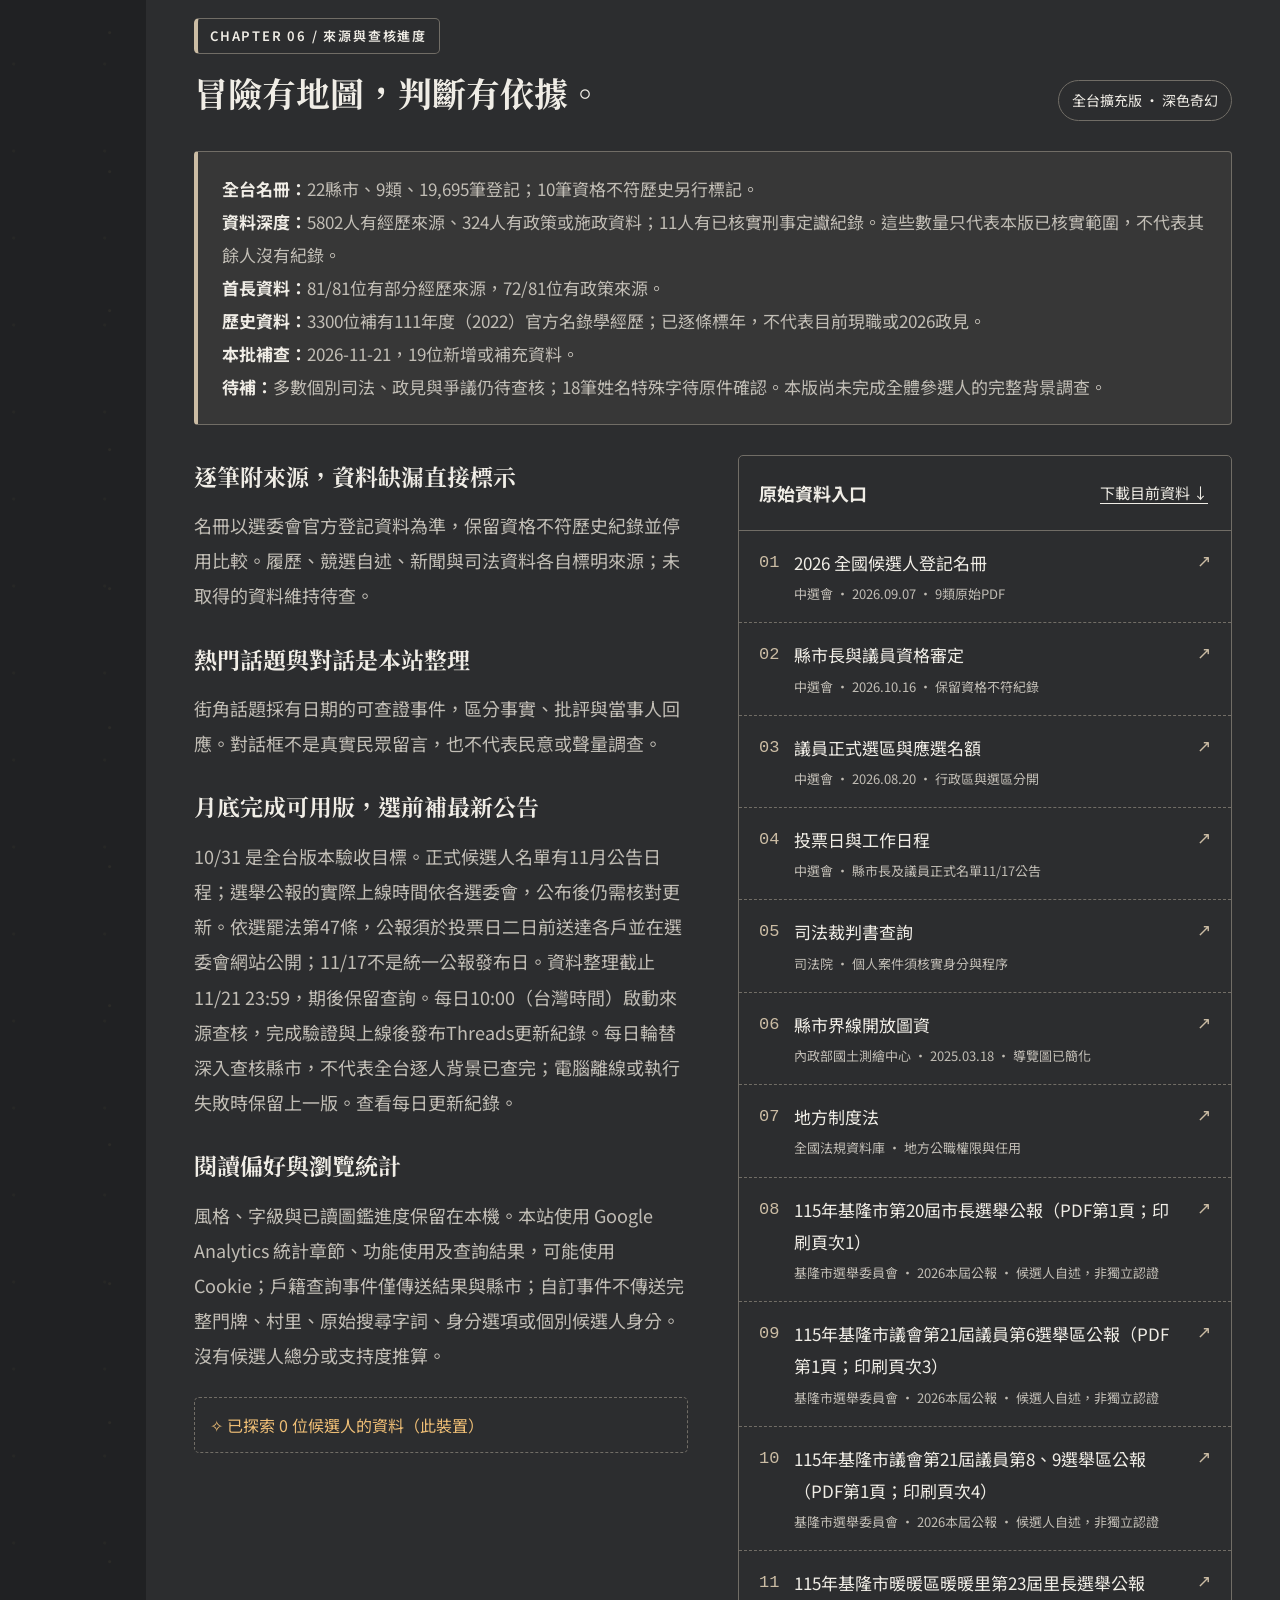
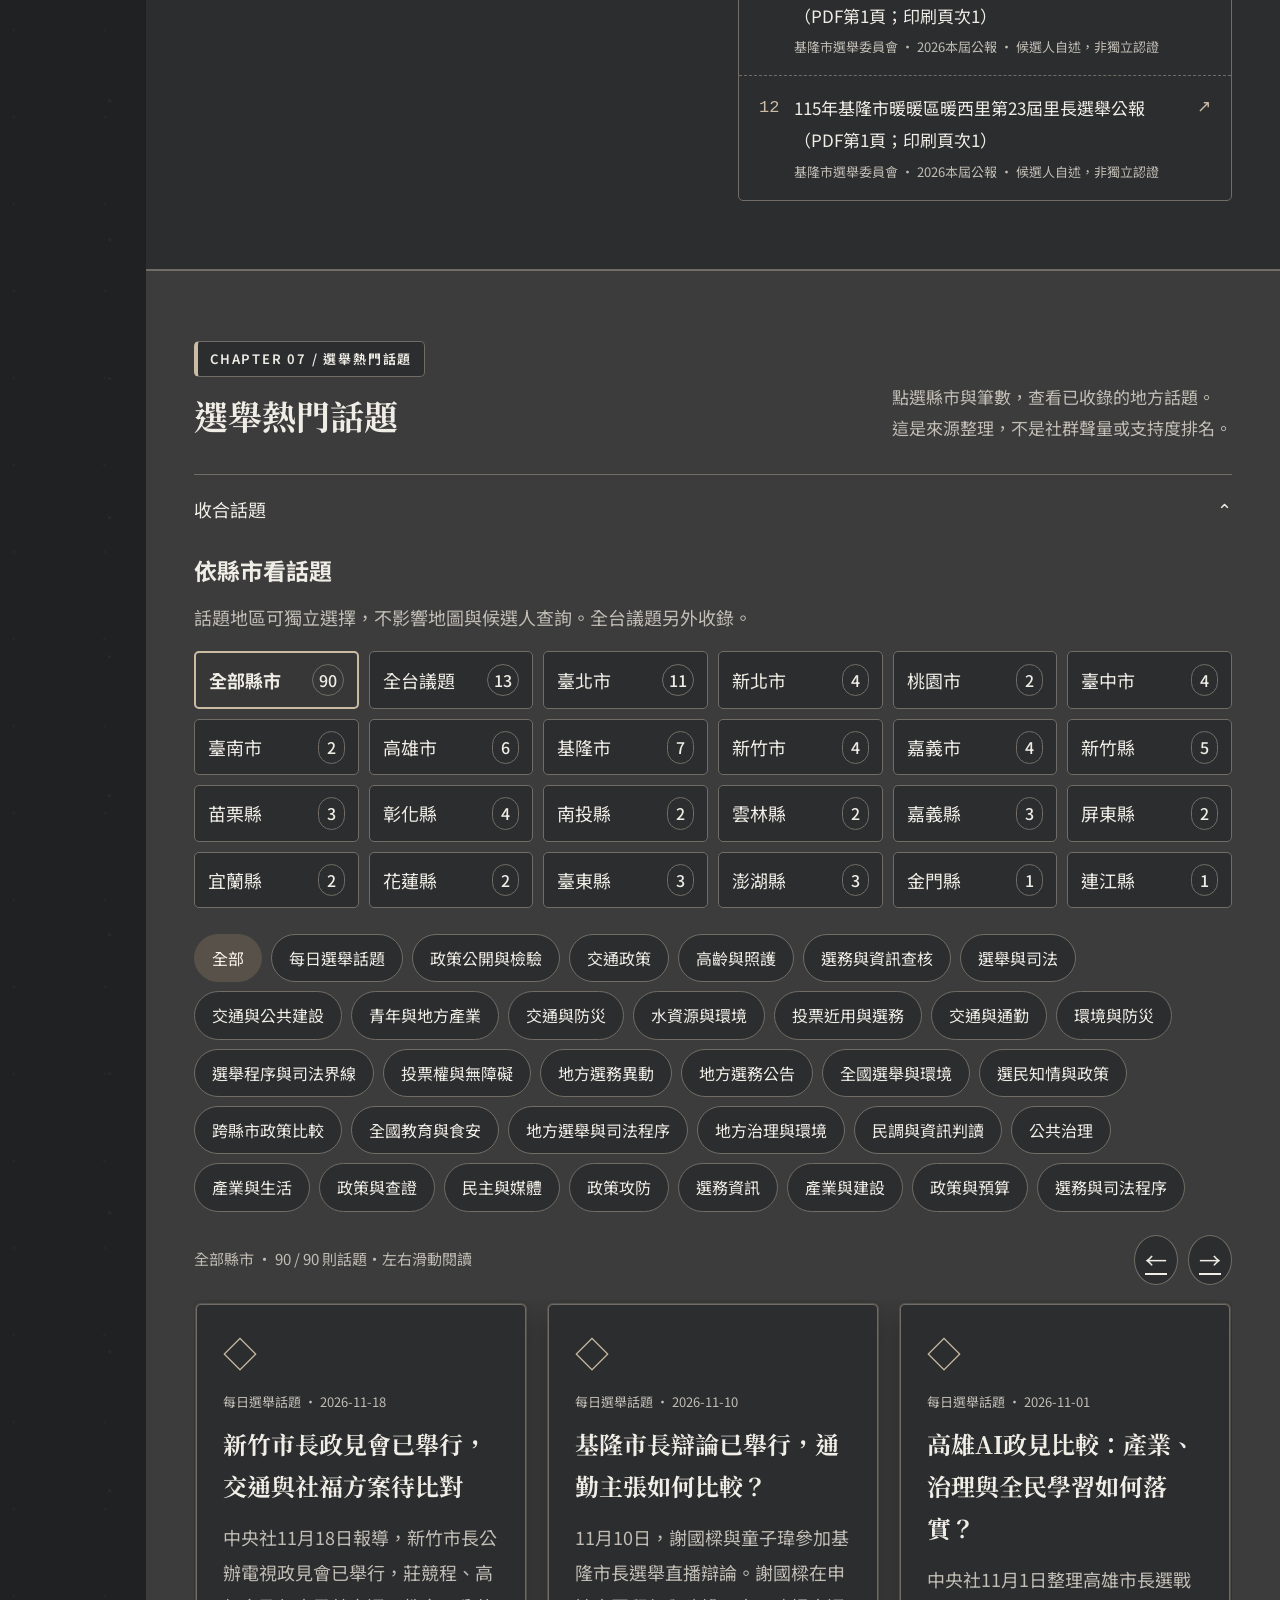
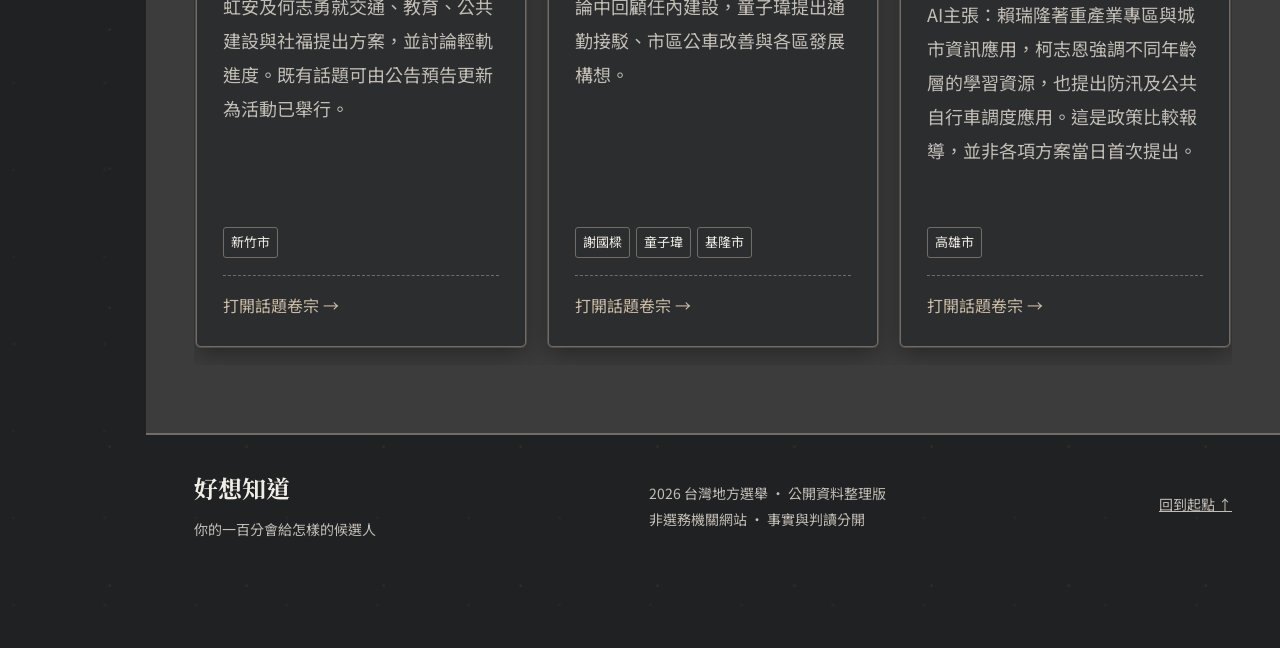
==== commit 69ef6ba8: "Add scoped background research for 19 Keelung candidates" ====
--- a/index.html
+++ b/index.html
@@ -26,7 +26,7 @@
     page_referrer: analyticsReferrer()
   });
 </script>
-<link rel="stylesheet" href="themes.css?v=20261021-topic-counties"><script src="analytics.js?v=20261017-events" defer></script><script src="main.js?v=20261121-official-bulletins" defer></script><style>.policy-item .policy-person-meta{font-size:14px;line-height:1.7;margin:8px 0 12px}.policy-scope-summary{font-size:14px;line-height:1.8;padding-top:18px}.policy-pagination{flex-wrap:wrap;margin-block:22px}.policy-pagination span{white-space:nowrap}@media(min-width:701px){.policy-item{grid-template-columns:minmax(130px,170px) minmax(0,1fr)}}@media(max-width:700px){.policy-item>div:first-child{flex-wrap:wrap}.policy-person-meta{flex-basis:100%;margin:0}.policy-pagination{gap:10px}}</style>
+<link rel="stylesheet" href="themes.css?v=20261021-topic-counties"><script src="analytics.js?v=20261017-events" defer></script><script src="main.js?v=20261121-background-review" defer></script><style>.policy-item .policy-person-meta{font-size:14px;line-height:1.7;margin:8px 0 12px}.policy-scope-summary{font-size:14px;line-height:1.8;padding-top:18px}.policy-pagination{flex-wrap:wrap;margin-block:22px}.policy-pagination span{white-space:nowrap}@media(min-width:701px){.policy-item{grid-template-columns:minmax(130px,170px) minmax(0,1fr)}}@media(max-width:700px){.policy-item>div:first-child{flex-wrap:wrap}.policy-person-meta{flex-basis:100%;margin:0}.policy-pagination{gap:10px}}</style>
 </head>
 <body><dialog class="intro-overlay" id="opening-intro" aria-label="一票，打開一座城市，城市主題開場動畫" open><video id="intro-film" autoplay muted playsinline preload="auto" poster="assets/city-motion-rich.jpg?v=end-title-20261017" aria-label="一票，打開一座城市，20秒城市主題開場動畫"><source src="assets/city-motion-rich.mp4?v=end-title-20261017" type="video/mp4"></video><form method="dialog" class="intro-skip-form"><button class="intro-control" id="skip-intro" autofocus>跳過動畫 →</button></form><div class="intro-playback"><button class="intro-control" id="pause-intro">暫停動畫</button><button class="intro-control" id="sound-intro" aria-pressed="false">開啟聲音</button></div></dialog><noscript><style>#opening-intro{display:none}</style></noscript><a class="skip" href="#directory">跳到候選人圖鑑</a>
 <header class="site-header"><div class="header-inner"><a class="brand" href="#"><span class="brand-mark" aria-hidden="true">✧</span><span>好想知道<small>2026 · 公民冒險指南</small></span></a><nav aria-label="主選單"><a href="#atlas">冒險地圖</a><a href="#directory">候選人圖鑑</a><a href="#judicial-records">刑事紀錄</a><a href="#hot-topics">熱門話題</a><a href="#method">資料卷宗</a></nav><button class="font-control" id="font-control" aria-pressed="false" title="放大閱讀字體">A＋</button></div></header><nav class="chapter-dock" aria-label="章節快速跳轉"><p class="chapter-dock-heading">CHAPTER INDEX</p><ol class="chapter-links"><li><a href="#coordinates" aria-label="CHAPTER 01 / 選擇你的座標" aria-current="location"><span>CHAPTER <b>01</b></span><strong>選擇座標</strong></a></li><li><a href="#ballot" aria-label="CHAPTER 02 / 認識你的選票"><span>CHAPTER <b>02</b></span><strong>認識選票</strong></a></li><li><a href="#directory" aria-label="CHAPTER 03 / 候選人圖鑑"><span>CHAPTER <b>03</b></span><strong>候選人圖鑑</strong></a></li><li><a href="#perspectives" aria-label="CHAPTER 04 / 從不同角度判讀"><span>CHAPTER <b>04</b></span><strong>不同角度判讀</strong></a></li><li><a href="#judicial-records" aria-label="CHAPTER 05 / 已核實刑事紀錄"><span>CHAPTER <b>05</b></span><strong>已核實刑事紀錄</strong></a></li><li><a href="#method" aria-label="CHAPTER 06 / 來源與查核進度"><span>CHAPTER <b>06</b></span><strong>來源與查核</strong></a></li><li><a href="#hot-topics" aria-label="CHAPTER 07 / 選舉熱門話題"><span>CHAPTER <b>07</b></span><strong>選舉熱門話題</strong></a></li></ol></nav>
